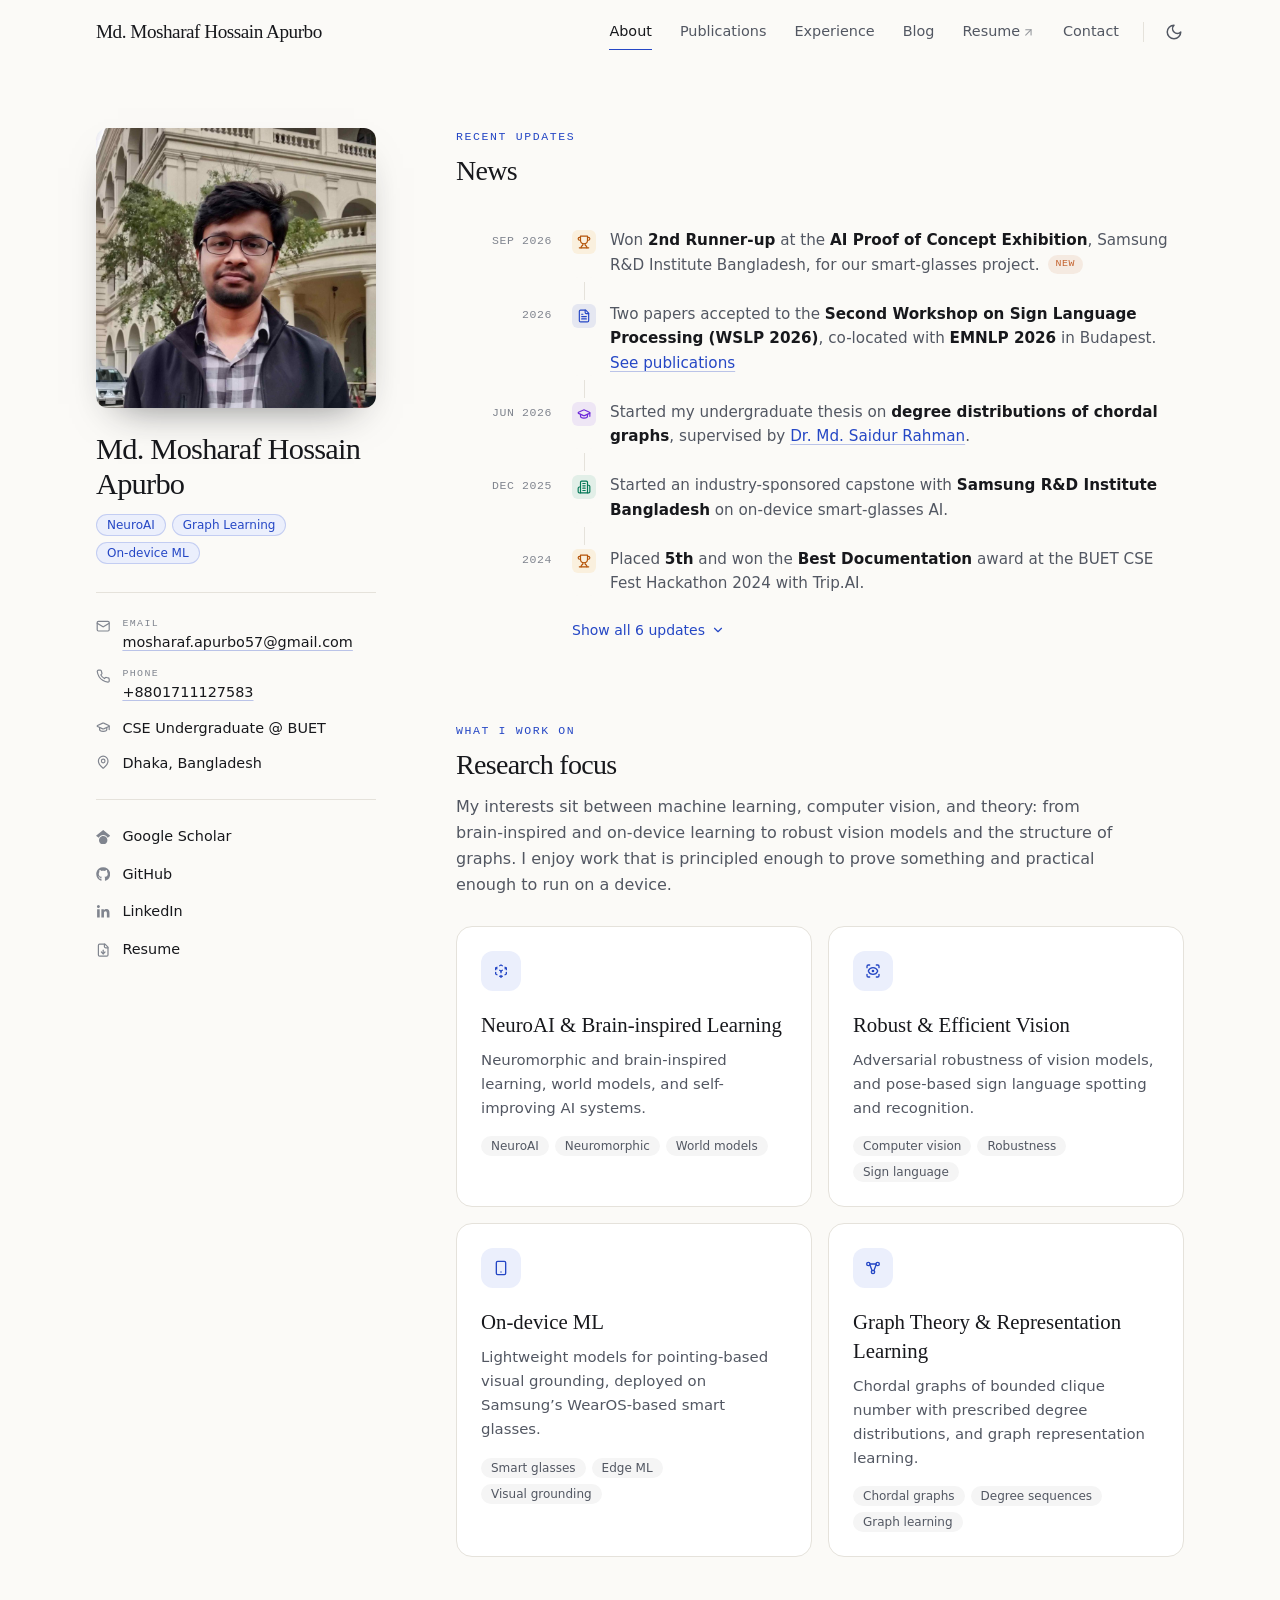
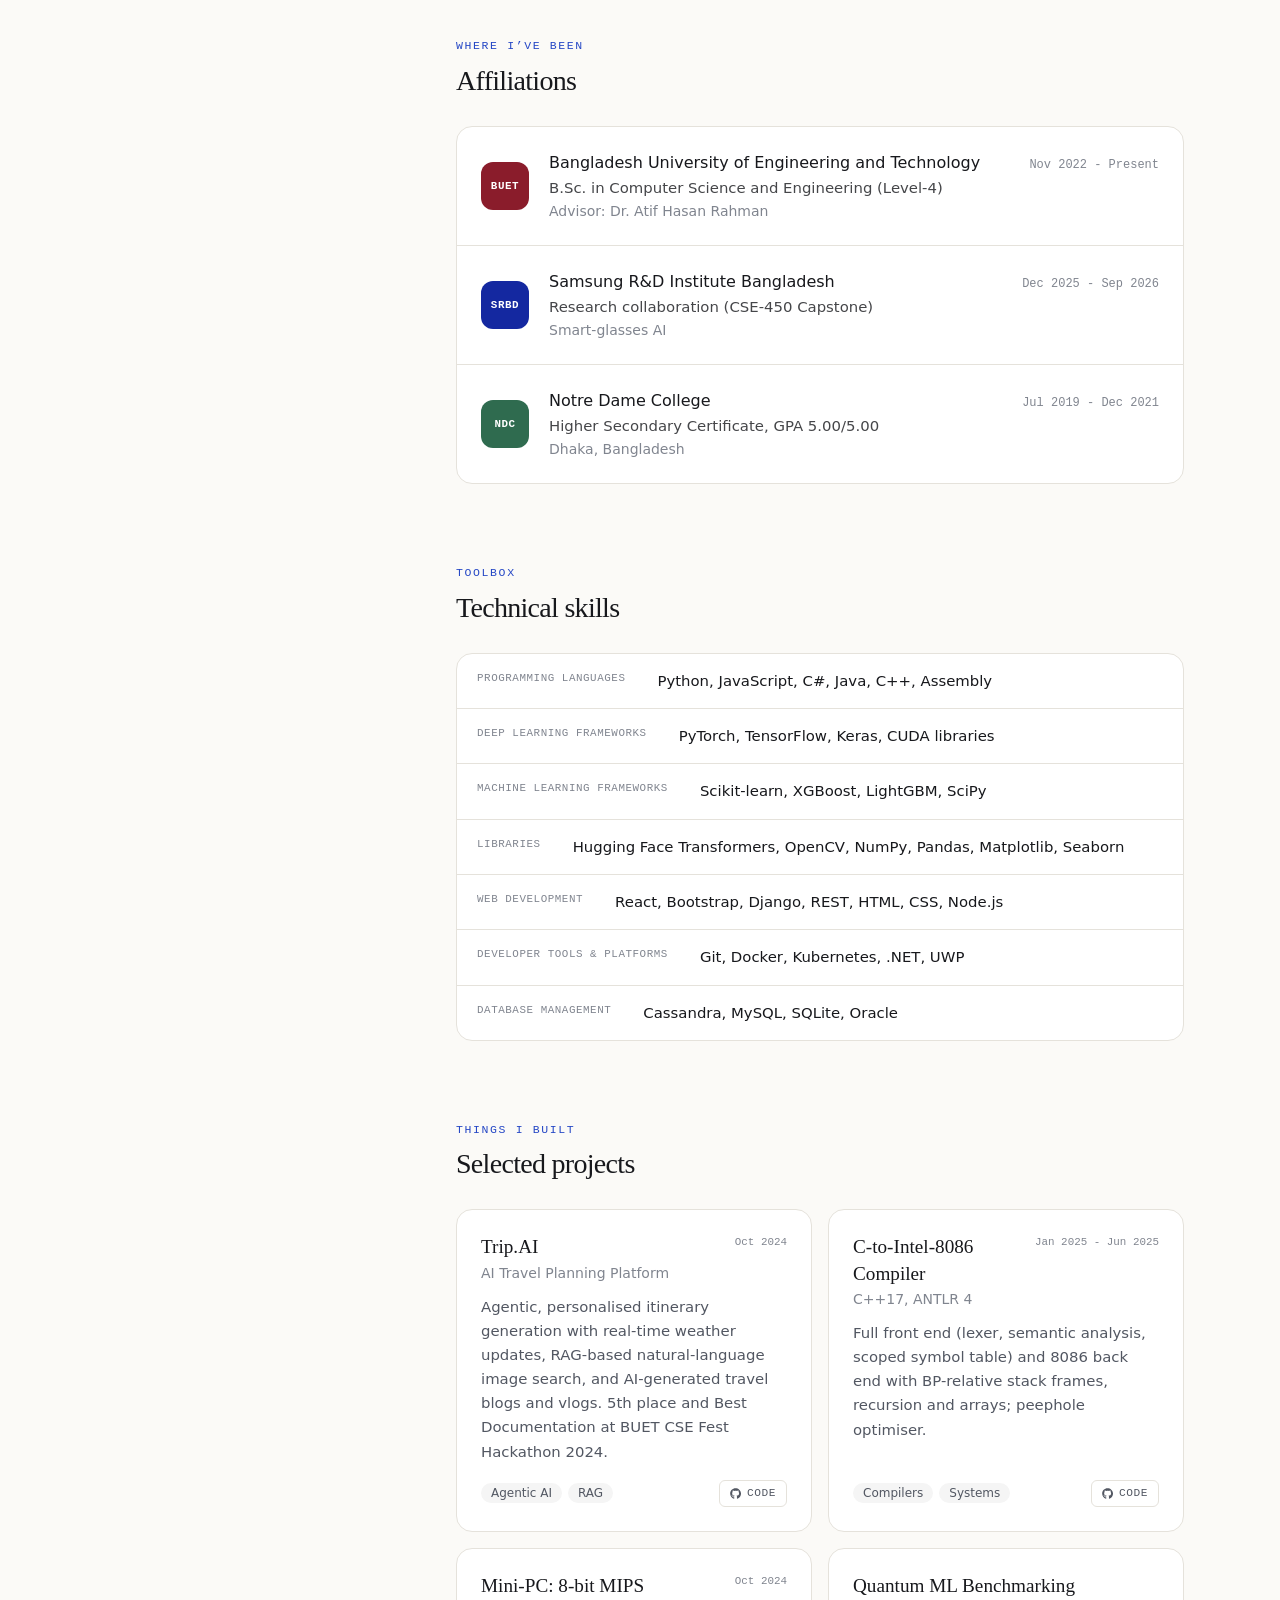
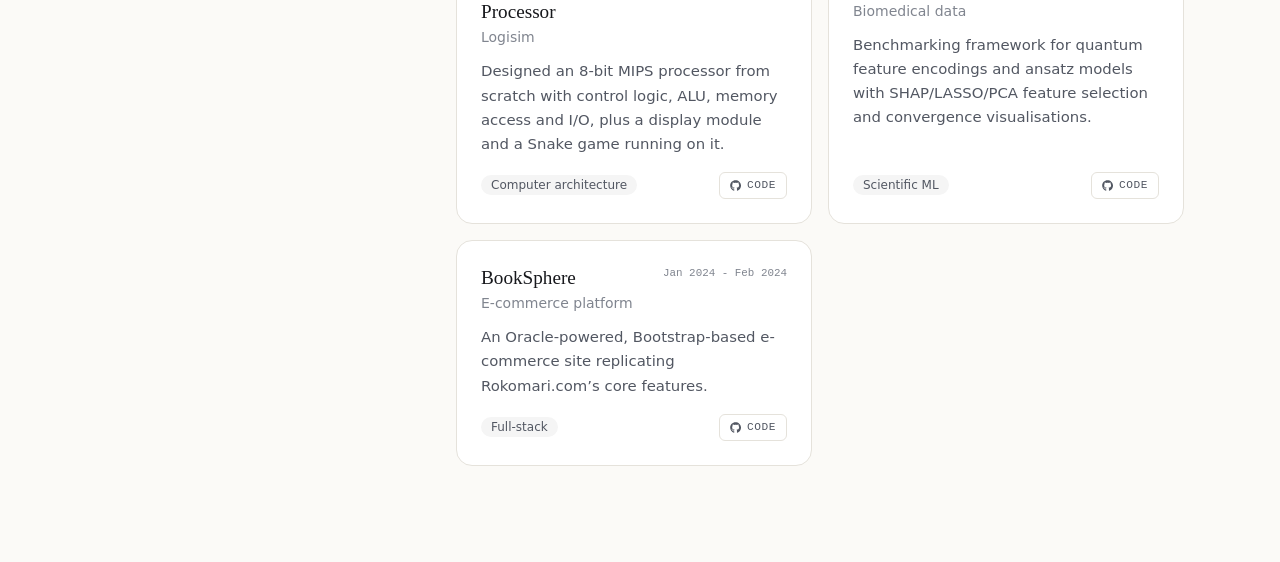
==== about/index.html @ 3e35fb97 "feat: redesign portfolio as clean academic site Static multi-page site (home, about, publications, e" ====
<!DOCTYPE html>
<html lang="en" class="__variable_d8ebd1 __variable_ee5d09 __variable_4dc837">
<head>
<meta charset="utf-8">
<meta name="viewport" content="width=device-width, initial-scale=1">
<title>About · Md. Mosharaf Hossain Apurbo</title>
<meta name="description" content="Md. Mosharaf Hossain Apurbo is a Computer Science and Engineering undergraduate at BUET researching NeuroAI, graph representation learning, robust and efficient computer vision, and on-device machine learning.">
<meta name="author" content="Md. Mosharaf Hossain Apurbo">
<link rel="canonical" href="https://apurbo5057.github.io/about/">
<meta property="og:title" content="Md. Mosharaf Hossain Apurbo">
<meta property="og:description" content="Md. Mosharaf Hossain Apurbo is a Computer Science and Engineering undergraduate at BUET researching NeuroAI, graph representation learning, robust and efficient computer vision, and on-device machine learning.">
<meta property="og:url" content="https://apurbo5057.github.io/about/">
<meta property="og:site_name" content="Md. Mosharaf Hossain Apurbo">
<meta property="og:type" content="website">
<meta name="twitter:card" content="summary">
<meta name="theme-color" media="(prefers-color-scheme: light)" content="#fbfaf7">
<meta name="theme-color" media="(prefers-color-scheme: dark)" content="#101114">
<link rel="icon" href="../assets/img/profile.jpg" type="image/jpeg">
<link rel="preload" href="../fonts/84adbee2f2a7cb50.p.woff2" as="font" crossorigin type="font/woff2">
<link rel="stylesheet" href="../assets/css/site.css">
<script>(function(){try{var t=localStorage.getItem("theme");if(t!=="light"&&t!=="dark"){t=matchMedia("(prefers-color-scheme: dark)").matches?"dark":"light"}document.documentElement.dataset.theme=t}catch(e){}})()</script>
</head>
<body class="flex min-h-screen flex-col">
<header data-site-header class="sticky top-0 z-50 transition-[background-color,box-shadow] duration-300 bg-paper/0"><nav class="container-page flex h-16 items-center justify-between gap-6"><a class="font-serif text-[1.2rem] font-medium tracking-tight text-ink transition-colors hover:text-accent" href="../">Md. Mosharaf Hossain Apurbo</a><div class="hidden items-center gap-3 md:flex"><ul class="flex items-center gap-1"><li><a href="../about/" aria-current="page" class="group relative inline-flex items-center gap-0.5 rounded-full px-3 py-1.5 text-[0.9rem] transition-colors text-ink">About<span class="absolute inset-x-3 -bottom-px h-px origin-left bg-accent transition-transform duration-300 scale-x-100"></span></a></li><li><a href="../publications/" class="group relative inline-flex items-center gap-0.5 rounded-full px-3 py-1.5 text-[0.9rem] transition-colors text-muted hover:text-ink">Publications<span class="absolute inset-x-3 -bottom-px h-px origin-left bg-accent transition-transform duration-300 scale-x-0 group-hover:scale-x-100 group-hover:bg-ink/30"></span></a></li><li><a href="../experience/" class="group relative inline-flex items-center gap-0.5 rounded-full px-3 py-1.5 text-[0.9rem] transition-colors text-muted hover:text-ink">Experience<span class="absolute inset-x-3 -bottom-px h-px origin-left bg-accent transition-transform duration-300 scale-x-0 group-hover:scale-x-100 group-hover:bg-ink/30"></span></a></li><li><a href="../blog/" class="group relative inline-flex items-center gap-0.5 rounded-full px-3 py-1.5 text-[0.9rem] transition-colors text-muted hover:text-ink">Blog<span class="absolute inset-x-3 -bottom-px h-px origin-left bg-accent transition-transform duration-300 scale-x-0 group-hover:scale-x-100 group-hover:bg-ink/30"></span></a></li><li><a href="../assets/cv/Apurbo-CV.pdf" target="_blank" rel="noreferrer" class="group relative inline-flex items-center gap-0.5 rounded-full px-3 py-1.5 text-[0.9rem] transition-colors text-muted hover:text-ink">Resume<span class="text-[0.8rem] opacity-60 transition-transform group-hover:-translate-y-px group-hover:translate-x-px"><svg stroke="currentColor" fill="none" stroke-width="2" viewBox="0 0 24 24" stroke-linecap="round" stroke-linejoin="round" height="1em" width="1em" xmlns="http://www.w3.org/2000/svg"><path d="M7 7h10v10"></path><path d="M7 17 17 7"></path></svg></span><span class="absolute inset-x-3 -bottom-px h-px origin-left bg-accent transition-transform duration-300 scale-x-0 group-hover:scale-x-100 group-hover:bg-ink/30"></span></a></li><li><a href="../contact/" class="group relative inline-flex items-center gap-0.5 rounded-full px-3 py-1.5 text-[0.9rem] transition-colors text-muted hover:text-ink">Contact<span class="absolute inset-x-3 -bottom-px h-px origin-left bg-accent transition-transform duration-300 scale-x-0 group-hover:scale-x-100 group-hover:bg-ink/30"></span></a></li></ul><span aria-hidden="true" class="h-5 w-px bg-line"></span><button type="button" data-theme-toggle aria-label="Switch to dark mode" title="Switch to dark mode" class="flex h-9 w-9 items-center justify-center rounded-full text-muted transition-colors hover:bg-ink/5 hover:text-ink -mr-2"><span class="h-[18px] w-[18px]"></span></button></div><div class="-mr-2 flex items-center gap-1 md:hidden"><button type="button" data-theme-toggle aria-label="Switch to dark mode" title="Switch to dark mode" class="flex h-9 w-9 items-center justify-center rounded-full text-muted transition-colors hover:bg-ink/5 hover:text-ink "><span class="h-[18px] w-[18px]"></span></button><button type="button" data-menu-toggle class="rounded-full p-2 text-ink transition-colors hover:bg-ink/5" aria-label="Open menu" aria-expanded="false"><svg stroke="currentColor" fill="none" stroke-width="2" viewBox="0 0 24 24" stroke-linecap="round" stroke-linejoin="round" height="22" width="22" xmlns="http://www.w3.org/2000/svg"><line x1="4" x2="20" y1="12" y2="12"></line><line x1="4" x2="20" y1="6" y2="6"></line><line x1="4" x2="20" y1="18" y2="18"></line></svg></button></div></nav><div data-mobile-menu hidden class="border-t border-line md:hidden"><ul class="container-page flex flex-col py-3"><li><a href="../about/" class="flex items-center justify-between rounded-lg px-2 py-3 text-base font-medium text-accent">About</a></li><li><a href="../publications/" class="flex items-center justify-between rounded-lg px-2 py-3 text-base text-ink">Publications</a></li><li><a href="../experience/" class="flex items-center justify-between rounded-lg px-2 py-3 text-base text-ink">Experience</a></li><li><a href="../blog/" class="flex items-center justify-between rounded-lg px-2 py-3 text-base text-ink">Blog</a></li><li><a href="../assets/cv/Apurbo-CV.pdf" target="_blank" rel="noreferrer" class="flex items-center justify-between rounded-lg px-2 py-3 text-base text-ink">Resume<span class="text-faint"><svg stroke="currentColor" fill="none" stroke-width="2" viewBox="0 0 24 24" stroke-linecap="round" stroke-linejoin="round" height="1em" width="1em" xmlns="http://www.w3.org/2000/svg"><path d="M7 7h10v10"></path><path d="M7 17 17 7"></path></svg></span></a></li><li><a href="../contact/" class="flex items-center justify-between rounded-lg px-2 py-3 text-base text-ink">Contact</a></li></ul></div></header>
<main class="flex-1"><div class="container-page pb-24 pt-10 lg:pt-16"><div class="grid gap-14 lg:grid-cols-[17.5rem_1fr] lg:gap-20"><aside class="rise lg:sticky lg:top-24 lg:self-start"><div><div class="flex items-center gap-5 lg:block"><div class="relative w-28 shrink-0 sm:w-36 lg:w-full"><img alt="Portrait of Md. Mosharaf Hossain Apurbo" fetchpriority="high" width="800" height="800" decoding="async" class="aspect-square w-full rounded-xl object-cover shadow-[0_18px_40px_-22px_rgba(23,24,28,0.6)]" src="../assets/img/profile.jpg"></div><div class="lg:mt-6"><h1 class="font-serif text-[1.65rem] font-medium leading-[1.15] tracking-tight text-ink sm:text-[1.9rem]">Md. Mosharaf Hossain Apurbo</h1><ul class="mt-3 flex flex-wrap gap-1.5"><li class="rounded-full border border-accent/20 bg-accent-soft px-2.5 py-0.5 text-xs font-medium text-accent">NeuroAI</li><li class="rounded-full border border-accent/20 bg-accent-soft px-2.5 py-0.5 text-xs font-medium text-accent">Graph Learning</li><li class="rounded-full border border-accent/20 bg-accent-soft px-2.5 py-0.5 text-xs font-medium text-accent">On-device ML</li></ul></div></div><ul class="mt-7 space-y-3.5 border-t border-line pt-6 text-[0.9rem]"><li class="flex gap-3"><span class="mt-0.5 text-faint"><svg stroke="currentColor" fill="none" stroke-width="2" viewBox="0 0 24 24" stroke-linecap="round" stroke-linejoin="round" height="1em" width="1em" xmlns="http://www.w3.org/2000/svg"><rect width="20" height="16" x="2" y="4" rx="2"></rect><path d="m22 7-8.97 5.7a1.94 1.94 0 0 1-2.06 0L2 7"></path></svg></span><div class="min-w-0"><p class="font-mono text-[0.62rem] uppercase tracking-[0.14em] text-faint">Email</p><a href="mailto:mosharaf.apurbo57@gmail.com" class="link-underline break-all text-ink">mosharaf.apurbo57@gmail.com</a></div></li><li class="flex gap-3"><span class="mt-0.5 text-faint"><svg stroke="currentColor" fill="none" stroke-width="2" viewBox="0 0 24 24" stroke-linecap="round" stroke-linejoin="round" height="1em" width="1em" xmlns="http://www.w3.org/2000/svg"><path d="M22 16.92v3a2 2 0 0 1-2.18 2 19.79 19.79 0 0 1-8.63-3.07 19.5 19.5 0 0 1-6-6 19.79 19.79 0 0 1-3.07-8.67A2 2 0 0 1 4.11 2h3a2 2 0 0 1 2 1.72 12.84 12.84 0 0 0 .7 2.81 2 2 0 0 1-.45 2.11L8.09 9.91a16 16 0 0 0 6 6l1.27-1.27a2 2 0 0 1 2.11-.45 12.84 12.84 0 0 0 2.81.7A2 2 0 0 1 22 16.92z"></path></svg></span><div class="min-w-0"><p class="font-mono text-[0.62rem] uppercase tracking-[0.14em] text-faint">Phone</p><a href="tel:+8801711127583" class="link-underline text-ink">+8801711127583</a></div></li><li class="flex gap-3"><span class="mt-0.5 text-faint"><svg stroke="currentColor" fill="none" stroke-width="2" viewBox="0 0 24 24" stroke-linecap="round" stroke-linejoin="round" height="1em" width="1em" xmlns="http://www.w3.org/2000/svg"><path d="M21.42 10.922a1 1 0 0 0-.019-1.838L12.83 5.18a2 2 0 0 0-1.66 0L2.6 9.08a1 1 0 0 0 0 1.832l8.57 3.908a2 2 0 0 0 1.66 0z"></path><path d="M22 10v6"></path><path d="M6 12.5V16a6 3 0 0 0 12 0v-3.5"></path></svg></span><div class="min-w-0"><span class="text-ink">CSE Undergraduate @ BUET</span></div></li><li class="flex gap-3"><span class="mt-0.5 text-faint"><svg stroke="currentColor" fill="none" stroke-width="2" viewBox="0 0 24 24" stroke-linecap="round" stroke-linejoin="round" height="1em" width="1em" xmlns="http://www.w3.org/2000/svg"><path d="M20 10c0 4.993-5.539 10.193-7.399 11.799a1 1 0 0 1-1.202 0C9.539 20.193 4 14.993 4 10a8 8 0 0 1 16 0"></path><circle cx="12" cy="10" r="3"></circle></svg></span><div class="min-w-0"><span class="text-ink">Dhaka, Bangladesh</span></div></li></ul><ul class="mt-6 space-y-1 border-t border-line pt-5"><li><a href="https://scholar.google.com/citations?hl=en&user=VNq_d8EAAAAJ" target="_blank" rel="noreferrer" class="group -mx-2 flex items-center gap-3 rounded-lg px-2 py-1.5 text-[0.9rem] text-ink transition-colors hover:bg-ink/[0.04] hover:text-accent"><span class="text-faint group-hover:text-accent"><svg stroke="currentColor" fill="currentColor" stroke-width="0" viewBox="0 0 512 512" height="1em" width="1em" xmlns="http://www.w3.org/2000/svg"><path d="M390.9 298.5c0 0 0 .1 .1 .1c9.2 19.4 14.4 41.1 14.4 64C405.3 445.1 338.5 512 256 512s-149.3-66.9-149.3-149.3c0-22.9 5.2-44.6 14.4-64h0c1.7-3.6 3.6-7.2 5.6-10.7c4.4-7.6 9.4-14.7 15-21.3c27.4-32.6 68.5-53.3 114.4-53.3c33.6 0 64.6 11.1 89.6 29.9c9.1 6.9 17.4 14.7 24.8 23.5c5.6 6.6 10.6 13.8 15 21.3c2 3.4 3.8 7 5.5 10.5zm26.4-18.8c-30.1-58.4-91-98.4-161.3-98.4s-131.2 40-161.3 98.4L0 202.7 256 0 512 202.7l-94.7 77.1z"></path></svg></span>Google Scholar<span class="ml-auto text-faint opacity-0 transition-opacity group-hover:opacity-100"><svg stroke="currentColor" fill="none" stroke-width="2" viewBox="0 0 24 24" stroke-linecap="round" stroke-linejoin="round" height="1em" width="1em" xmlns="http://www.w3.org/2000/svg"><path d="M7 7h10v10"></path><path d="M7 17 17 7"></path></svg></span></a></li><li><a href="https://github.com/Roll-no-57" target="_blank" rel="noreferrer" class="group -mx-2 flex items-center gap-3 rounded-lg px-2 py-1.5 text-[0.9rem] text-ink transition-colors hover:bg-ink/[0.04] hover:text-accent"><span class="text-faint group-hover:text-accent"><svg stroke="currentColor" fill="currentColor" stroke-width="0" viewBox="0 0 496 512" height="1em" width="1em" xmlns="http://www.w3.org/2000/svg"><path d="M165.9 397.4c0 2-2.3 3.6-5.2 3.6-3.3.3-5.6-1.3-5.6-3.6 0-2 2.3-3.6 5.2-3.6 3-.3 5.6 1.3 5.6 3.6zm-31.1-4.5c-.7 2 1.3 4.3 4.3 4.9 2.6 1 5.6 0 6.2-2s-1.3-4.3-4.3-5.2c-2.6-.7-5.5.3-6.2 2.3zm44.2-1.7c-2.9.7-4.9 2.6-4.6 4.9.3 2 2.9 3.3 5.9 2.6 2.9-.7 4.9-2.6 4.6-4.6-.3-1.9-3-3.2-5.9-2.9zM244.8 8C106.1 8 0 113.3 0 252c0 110.9 69.8 205.8 169.5 239.2 12.8 2.3 17.3-5.6 17.3-12.1 0-6.2-.3-40.4-.3-61.4 0 0-70 15-84.7-29.8 0 0-11.4-29.1-27.8-36.6 0 0-22.9-15.7 1.6-15.4 0 0 24.9 2 38.6 25.8 21.9 38.6 58.6 27.5 72.9 20.9 2.3-16 8.8-27.1 16-33.7-55.9-6.2-112.3-14.3-112.3-110.5 0-27.5 7.6-41.3 23.6-58.9-2.6-6.5-11.1-33.3 2.6-67.9 20.9-6.5 69 27 69 27 20-5.6 41.5-8.5 62.8-8.5s42.8 2.9 62.8 8.5c0 0 48.1-33.6 69-27 13.7 34.7 5.2 61.4 2.6 67.9 16 17.7 25.8 31.5 25.8 58.9 0 96.5-58.9 104.2-114.8 110.5 9.2 7.9 17 22.9 17 46.4 0 33.7-.3 75.4-.3 83.6 0 6.5 4.6 14.4 17.3 12.1C428.2 457.8 496 362.9 496 252 496 113.3 383.5 8 244.8 8zM97.2 352.9c-1.3 1-1 3.3.7 5.2 1.6 1.6 3.9 2.3 5.2 1 1.3-1 1-3.3-.7-5.2-1.6-1.6-3.9-2.3-5.2-1zm-10.8-8.1c-.7 1.3.3 2.9 2.3 3.9 1.6 1 3.6.7 4.3-.7.7-1.3-.3-2.9-2.3-3.9-2-.6-3.6-.3-4.3.7zm32.4 35.6c-1.6 1.3-1 4.3 1.3 6.2 2.3 2.3 5.2 2.6 6.5 1 1.3-1.3.7-4.3-1.3-6.2-2.2-2.3-5.2-2.6-6.5-1zm-11.4-14.7c-1.6 1-1.6 3.6 0 5.9 1.6 2.3 4.3 3.3 5.6 2.3 1.6-1.3 1.6-3.9 0-6.2-1.4-2.3-4-3.3-5.6-2.3z"></path></svg></span>GitHub<span class="ml-auto text-faint opacity-0 transition-opacity group-hover:opacity-100"><svg stroke="currentColor" fill="none" stroke-width="2" viewBox="0 0 24 24" stroke-linecap="round" stroke-linejoin="round" height="1em" width="1em" xmlns="http://www.w3.org/2000/svg"><path d="M7 7h10v10"></path><path d="M7 17 17 7"></path></svg></span></a></li><li><a href="https://www.linkedin.com/in/m-a-hossain-884aa52a0/" target="_blank" rel="noreferrer" class="group -mx-2 flex items-center gap-3 rounded-lg px-2 py-1.5 text-[0.9rem] text-ink transition-colors hover:bg-ink/[0.04] hover:text-accent"><span class="text-faint group-hover:text-accent"><svg stroke="currentColor" fill="currentColor" stroke-width="0" viewBox="0 0 448 512" height="1em" width="1em" xmlns="http://www.w3.org/2000/svg"><path d="M100.28 448H7.4V148.9h92.88zM53.79 108.1C24.09 108.1 0 83.5 0 53.8a53.79 53.79 0 0 1 107.58 0c0 29.7-24.1 54.3-53.79 54.3zM447.9 448h-92.68V302.4c0-34.7-.7-79.2-48.29-79.2-48.29 0-55.69 37.7-55.69 76.7V448h-92.78V148.9h89.08v40.8h1.3c12.4-23.5 42.69-48.3 87.88-48.3 94 0 111.28 61.9 111.28 142.3V448z"></path></svg></span>LinkedIn<span class="ml-auto text-faint opacity-0 transition-opacity group-hover:opacity-100"><svg stroke="currentColor" fill="none" stroke-width="2" viewBox="0 0 24 24" stroke-linecap="round" stroke-linejoin="round" height="1em" width="1em" xmlns="http://www.w3.org/2000/svg"><path d="M7 7h10v10"></path><path d="M7 17 17 7"></path></svg></span></a></li><li><a href="../assets/cv/Apurbo-CV.pdf" target="_blank" rel="noreferrer" class="group -mx-2 flex items-center gap-3 rounded-lg px-2 py-1.5 text-[0.9rem] text-ink transition-colors hover:bg-ink/[0.04] hover:text-accent"><span class="text-faint group-hover:text-accent"><svg stroke="currentColor" fill="none" stroke-width="2" viewBox="0 0 24 24" stroke-linecap="round" stroke-linejoin="round" height="1em" width="1em" xmlns="http://www.w3.org/2000/svg"><path d="M15 2H6a2 2 0 0 0-2 2v16a2 2 0 0 0 2 2h12a2 2 0 0 0 2-2V7Z"></path><path d="M14 2v4a2 2 0 0 0 2 2h4"></path><path d="M12 18v-6"></path><path d="m9 15 3 3 3-3"></path></svg></span>Resume<span class="ml-auto text-faint opacity-0 transition-opacity group-hover:opacity-100"><svg stroke="currentColor" fill="none" stroke-width="2" viewBox="0 0 24 24" stroke-linecap="round" stroke-linejoin="round" height="1em" width="1em" xmlns="http://www.w3.org/2000/svg"><path d="M7 7h10v10"></path><path d="M7 17 17 7"></path></svg></span></a></li></ul></div></aside><div class="min-w-0 space-y-20"><section id="news" class="rise" style="animation-delay:80ms"><div class="mb-7 "><p class="eyebrow mb-2">Recent updates</p><h2 class="section-title">News</h2></div><div><ol class="relative"><span aria-hidden="true" class="absolute bottom-3 left-[calc(8rem-0.5px)] top-3 hidden w-px bg-line sm:block"></span><li data-news-item class="relative grid grid-cols-1 gap-1 py-3 sm:grid-cols-[6rem_1fr] sm:gap-5"><time class="pt-1 font-mono text-[0.72rem] uppercase tracking-wider text-faint sm:text-right">Sep 2026</time><div class="flex gap-3.5"><span class="relative mt-0.5 shrink-0 rounded-md bg-paper ring-4 ring-paper" title="Award"><span class="flex h-6 w-6 items-center justify-center rounded-md bg-amber-500/10 text-amber-700 dark:text-amber-400"><svg stroke="currentColor" fill="none" stroke-width="2" viewBox="0 0 24 24" stroke-linecap="round" stroke-linejoin="round" height="14" width="14" xmlns="http://www.w3.org/2000/svg"><path d="M6 9H4.5a2.5 2.5 0 0 1 0-5H6"></path><path d="M18 9h1.5a2.5 2.5 0 0 0 0-5H18"></path><path d="M4 22h16"></path><path d="M10 14.66V17c0 .55-.47.98-.97 1.21C7.85 18.75 7 20.24 7 22"></path><path d="M14 14.66V17c0 .55.47.98.97 1.21C16.15 18.75 17 20.24 17 22"></path><path d="M18 2H6v7a6 6 0 0 0 12 0V2Z"></path></svg></span></span><p class="text-[0.95rem] leading-relaxed text-muted">Won <strong class="font-semibold text-ink">2nd Runner-up</strong> at the <strong class="font-semibold text-ink">AI Proof of Concept Exhibition</strong>, Samsung R&amp;D Institute Bangladesh, for our smart-glasses project.<span class="ml-2 inline-flex -translate-y-px rounded-full bg-warm/10 px-2 py-px align-middle font-mono text-[0.62rem] font-medium uppercase tracking-wider text-warm">New</span></p></div></li><li data-news-item class="relative grid grid-cols-1 gap-1 py-3 sm:grid-cols-[6rem_1fr] sm:gap-5"><time class="pt-1 font-mono text-[0.72rem] uppercase tracking-wider text-faint sm:text-right">2026</time><div class="flex gap-3.5"><span class="relative mt-0.5 shrink-0 rounded-md bg-paper ring-4 ring-paper" title="Paper"><span class="flex h-6 w-6 items-center justify-center rounded-md bg-accent/10 text-accent"><svg stroke="currentColor" fill="none" stroke-width="2" viewBox="0 0 24 24" stroke-linecap="round" stroke-linejoin="round" height="14" width="14" xmlns="http://www.w3.org/2000/svg"><path d="M15 2H6a2 2 0 0 0-2 2v16a2 2 0 0 0 2 2h12a2 2 0 0 0 2-2V7Z"></path><path d="M14 2v4a2 2 0 0 0 2 2h4"></path><path d="M10 9H8"></path><path d="M16 13H8"></path><path d="M16 17H8"></path></svg></span></span><p class="text-[0.95rem] leading-relaxed text-muted">Two papers accepted to the <strong class="font-semibold text-ink">Second Workshop on Sign Language Processing (WSLP 2026)</strong>, co-located with <strong class="font-semibold text-ink">EMNLP 2026</strong> in Budapest. <a class="link-underline font-medium text-accent" href="../publications/">See publications</a></p></div></li><li data-news-item class="relative grid grid-cols-1 gap-1 py-3 sm:grid-cols-[6rem_1fr] sm:gap-5"><time class="pt-1 font-mono text-[0.72rem] uppercase tracking-wider text-faint sm:text-right">Jun 2026</time><div class="flex gap-3.5"><span class="relative mt-0.5 shrink-0 rounded-md bg-paper ring-4 ring-paper" title="Milestone"><span class="flex h-6 w-6 items-center justify-center rounded-md bg-violet-600/10 text-violet-700 dark:bg-violet-400/10 dark:text-violet-400"><svg stroke="currentColor" fill="none" stroke-width="2" viewBox="0 0 24 24" stroke-linecap="round" stroke-linejoin="round" height="14" width="14" xmlns="http://www.w3.org/2000/svg"><path d="M21.42 10.922a1 1 0 0 0-.019-1.838L12.83 5.18a2 2 0 0 0-1.66 0L2.6 9.08a1 1 0 0 0 0 1.832l8.57 3.908a2 2 0 0 0 1.66 0z"></path><path d="M22 10v6"></path><path d="M6 12.5V16a6 3 0 0 0 12 0v-3.5"></path></svg></span></span><p class="text-[0.95rem] leading-relaxed text-muted">Started my undergraduate thesis on <strong class="font-semibold text-ink">degree distributions of chordal graphs</strong>, supervised by <a class="link-underline font-medium text-accent" target="_blank" rel="noreferrer" href="https://saidurrahman.buet.ac.bd/">Dr. Md. Saidur Rahman</a>.</p></div></li><li data-news-item class="relative grid grid-cols-1 gap-1 py-3 sm:grid-cols-[6rem_1fr] sm:gap-5"><time class="pt-1 font-mono text-[0.72rem] uppercase tracking-wider text-faint sm:text-right">Dec 2025</time><div class="flex gap-3.5"><span class="relative mt-0.5 shrink-0 rounded-md bg-paper ring-4 ring-paper" title="Career"><span class="flex h-6 w-6 items-center justify-center rounded-md bg-emerald-600/10 text-emerald-700 dark:bg-emerald-400/10 dark:text-emerald-400"><svg stroke="currentColor" fill="none" stroke-width="2" viewBox="0 0 24 24" stroke-linecap="round" stroke-linejoin="round" height="14" width="14" xmlns="http://www.w3.org/2000/svg"><path d="M6 22V4a2 2 0 0 1 2-2h8a2 2 0 0 1 2 2v18Z"></path><path d="M6 12H4a2 2 0 0 0-2 2v6a2 2 0 0 0 2 2h2"></path><path d="M18 9h2a2 2 0 0 1 2 2v9a2 2 0 0 1-2 2h-2"></path><path d="M10 6h4"></path><path d="M10 10h4"></path><path d="M10 14h4"></path><path d="M10 18h4"></path></svg></span></span><p class="text-[0.95rem] leading-relaxed text-muted">Started an industry-sponsored capstone with <strong class="font-semibold text-ink">Samsung R&amp;D Institute Bangladesh</strong> on on-device smart-glasses AI.</p></div></li><li data-news-item class="relative grid grid-cols-1 gap-1 py-3 sm:grid-cols-[6rem_1fr] sm:gap-5"><time class="pt-1 font-mono text-[0.72rem] uppercase tracking-wider text-faint sm:text-right">2024</time><div class="flex gap-3.5"><span class="relative mt-0.5 shrink-0 rounded-md bg-paper ring-4 ring-paper" title="Award"><span class="flex h-6 w-6 items-center justify-center rounded-md bg-amber-500/10 text-amber-700 dark:text-amber-400"><svg stroke="currentColor" fill="none" stroke-width="2" viewBox="0 0 24 24" stroke-linecap="round" stroke-linejoin="round" height="14" width="14" xmlns="http://www.w3.org/2000/svg"><path d="M6 9H4.5a2.5 2.5 0 0 1 0-5H6"></path><path d="M18 9h1.5a2.5 2.5 0 0 0 0-5H18"></path><path d="M4 22h16"></path><path d="M10 14.66V17c0 .55-.47.98-.97 1.21C7.85 18.75 7 20.24 7 22"></path><path d="M14 14.66V17c0 .55.47.98.97 1.21C16.15 18.75 17 20.24 17 22"></path><path d="M18 2H6v7a6 6 0 0 0 12 0V2Z"></path></svg></span></span><p class="text-[0.95rem] leading-relaxed text-muted">Placed <strong class="font-semibold text-ink">5th</strong> and won the <strong class="font-semibold text-ink">Best Documentation</strong> award at the BUET CSE Fest Hackathon 2024 with Trip.AI.</p></div></li><li data-news-item hidden class="relative grid grid-cols-1 gap-1 py-3 sm:grid-cols-[6rem_1fr] sm:gap-5"><time class="pt-1 font-mono text-[0.72rem] uppercase tracking-wider text-faint sm:text-right">Nov 2022</time><div class="flex gap-3.5"><span class="relative mt-0.5 shrink-0 rounded-md bg-paper ring-4 ring-paper" title="Milestone"><span class="flex h-6 w-6 items-center justify-center rounded-md bg-violet-600/10 text-violet-700 dark:bg-violet-400/10 dark:text-violet-400"><svg stroke="currentColor" fill="none" stroke-width="2" viewBox="0 0 24 24" stroke-linecap="round" stroke-linejoin="round" height="14" width="14" xmlns="http://www.w3.org/2000/svg"><path d="M21.42 10.922a1 1 0 0 0-.019-1.838L12.83 5.18a2 2 0 0 0-1.66 0L2.6 9.08a1 1 0 0 0 0 1.832l8.57 3.908a2 2 0 0 0 1.66 0z"></path><path d="M22 10v6"></path><path d="M6 12.5V16a6 3 0 0 0 12 0v-3.5"></path></svg></span></span><p class="text-[0.95rem] leading-relaxed text-muted">Began my B.Sc. in Computer Science and Engineering at <strong class="font-semibold text-ink">BUET</strong>.</p></div></li></ol><button type="button" data-news-more class="mt-3 inline-flex items-center gap-1.5 text-sm font-medium text-accent transition-colors hover:text-ink sm:ml-[7.25rem]"><span data-news-more-label>Show all 6 updates</span><svg stroke="currentColor" fill="none" stroke-width="2" viewBox="0 0 24 24" stroke-linecap="round" stroke-linejoin="round" height="1em" width="1em" xmlns="http://www.w3.org/2000/svg"><path d="m6 9 6 6 6-6"></path></svg></button></div></section><section id="research"><div class="mb-7 "><p class="eyebrow mb-2">What I work on</p><h2 class="section-title">Research focus</h2><p class="mt-3 max-w-2xl leading-relaxed text-muted">My interests sit between machine learning, computer vision, and theory: from brain-inspired and on-device learning to robust vision models and the structure of graphs. I enjoy work that is principled enough to prove something and practical enough to run on a device.</p></div><div class="grid gap-4 sm:grid-cols-2"><article class="card group p-6 transition-all duration-300 hover:-translate-y-0.5 hover:border-accent/30 hover:shadow-[0_12px_30px_-18px_rgba(37,71,197,0.45)]"><span class="flex h-10 w-10 items-center justify-center rounded-xl bg-accent-soft text-accent transition-colors group-hover:bg-accent group-hover:text-white dark:group-hover:text-paper"><svg stroke="currentColor" fill="none" stroke-width="2" viewBox="0 0 24 24" stroke-linecap="round" stroke-linejoin="round" height="1em" width="1em" xmlns="http://www.w3.org/2000/svg"><path d="M6 17.6l-2 -1.1v-2.5"></path><path d="M4 10v-2.5l2 -1.1"></path><path d="M10 4.1l2 -1.1l2 1.1"></path><path d="M18 6.4l2 1.1v2.5"></path><path d="M20 14v2.5l-2 1.12"></path><path d="M14 19.9l-2 1.1l-2 -1.1"></path><path d="M12 12l2 -1.1"></path><path d="M18 8.6l2 -1.1"></path><path d="M12 12l0 2.5"></path><path d="M12 18.5l0 2.5"></path><path d="M12 12l-2 -1.12"></path><path d="M6 8.6l-2 -1.1"></path></svg></span><h3 class="mt-5 font-serif text-[1.3rem] font-medium leading-snug text-ink">NeuroAI &amp; Brain-inspired Learning</h3><p class="mt-2 text-[0.93rem] leading-relaxed text-muted">Neuromorphic and brain-inspired learning, world models, and self-improving AI systems.</p><div class="mt-4 flex flex-wrap gap-1.5"><span class="tag">NeuroAI</span><span class="tag">Neuromorphic</span><span class="tag">World models</span></div></article><article class="card group p-6 transition-all duration-300 hover:-translate-y-0.5 hover:border-accent/30 hover:shadow-[0_12px_30px_-18px_rgba(37,71,197,0.45)]"><span class="flex h-10 w-10 items-center justify-center rounded-xl bg-accent-soft text-accent transition-colors group-hover:bg-accent group-hover:text-white dark:group-hover:text-paper"><svg stroke="currentColor" fill="none" stroke-width="2" viewBox="0 0 24 24" stroke-linecap="round" stroke-linejoin="round" height="1em" width="1em" xmlns="http://www.w3.org/2000/svg"><path d="M3 7V5a2 2 0 0 1 2-2h2"></path><path d="M17 3h2a2 2 0 0 1 2 2v2"></path><path d="M21 17v2a2 2 0 0 1-2 2h-2"></path><path d="M7 21H5a2 2 0 0 1-2-2v-2"></path><circle cx="12" cy="12" r="1"></circle><path d="M18.944 12.33a1 1 0 0 0 0-.66 7.5 7.5 0 0 0-13.888 0 1 1 0 0 0 0 .66 7.5 7.5 0 0 0 13.888 0"></path></svg></span><h3 class="mt-5 font-serif text-[1.3rem] font-medium leading-snug text-ink">Robust &amp; Efficient Vision</h3><p class="mt-2 text-[0.93rem] leading-relaxed text-muted">Adversarial robustness of vision models, and pose-based sign language spotting and recognition.</p><div class="mt-4 flex flex-wrap gap-1.5"><span class="tag">Computer vision</span><span class="tag">Robustness</span><span class="tag">Sign language</span></div></article><article class="card group p-6 transition-all duration-300 hover:-translate-y-0.5 hover:border-accent/30 hover:shadow-[0_12px_30px_-18px_rgba(37,71,197,0.45)]"><span class="flex h-10 w-10 items-center justify-center rounded-xl bg-accent-soft text-accent transition-colors group-hover:bg-accent group-hover:text-white dark:group-hover:text-paper"><svg stroke="currentColor" fill="none" stroke-width="2" viewBox="0 0 24 24" stroke-linecap="round" stroke-linejoin="round" height="1em" width="1em" xmlns="http://www.w3.org/2000/svg"><rect width="14" height="20" x="5" y="2" rx="2" ry="2"></rect><path d="M12 18h.01"></path></svg></span><h3 class="mt-5 font-serif text-[1.3rem] font-medium leading-snug text-ink">On-device ML</h3><p class="mt-2 text-[0.93rem] leading-relaxed text-muted">Lightweight models for pointing-based visual grounding, deployed on Samsung’s WearOS-based smart glasses.</p><div class="mt-4 flex flex-wrap gap-1.5"><span class="tag">Smart glasses</span><span class="tag">Edge ML</span><span class="tag">Visual grounding</span></div></article><article class="card group p-6 transition-all duration-300 hover:-translate-y-0.5 hover:border-accent/30 hover:shadow-[0_12px_30px_-18px_rgba(37,71,197,0.45)]"><span class="flex h-10 w-10 items-center justify-center rounded-xl bg-accent-soft text-accent transition-colors group-hover:bg-accent group-hover:text-white dark:group-hover:text-paper"><svg stroke="currentColor" fill="none" stroke-width="2" viewBox="0 0 24 24" stroke-linecap="round" stroke-linejoin="round" height="1em" width="1em" xmlns="http://www.w3.org/2000/svg"><circle cx="5" cy="6" r="2.5"></circle><circle cx="19" cy="6" r="2.5"></circle><circle cx="12" cy="18" r="2.5"></circle><path d="M7.3 7.3 10.7 16"></path><path d="M16.7 7.3 13.3 16"></path><path d="M7.5 6h9"></path></svg></span><h3 class="mt-5 font-serif text-[1.3rem] font-medium leading-snug text-ink">Graph Theory &amp; Representation Learning</h3><p class="mt-2 text-[0.93rem] leading-relaxed text-muted">Chordal graphs of bounded clique number with prescribed degree distributions, and graph representation learning.</p><div class="mt-4 flex flex-wrap gap-1.5"><span class="tag">Chordal graphs</span><span class="tag">Degree sequences</span><span class="tag">Graph learning</span></div></article></div></section><section id="affiliations"><div class="mb-7 "><p class="eyebrow mb-2">Where I’ve been</p><h2 class="section-title">Affiliations</h2></div><ul class="divide-y divide-line overflow-hidden rounded-2xl border border-line bg-surface"><li><a href="https://cse.buet.ac.bd/" target="_blank" rel="noreferrer" class="group flex gap-4 p-5 transition-colors hover:bg-paper sm:items-center sm:gap-5 sm:p-6"><span class="flex h-12 w-12 shrink-0 items-center justify-center rounded-xl font-mono text-[0.68rem] font-semibold tracking-wider text-white" style="background-color:#8a1c2b">BUET</span><div class="min-w-0 flex-1"><div class="flex flex-col gap-x-4 sm:flex-row sm:items-baseline sm:justify-between"><h3 class="font-medium text-ink">Bangladesh University of Engineering and Technology</h3><span class="shrink-0 font-mono text-xs text-faint">Nov 2022 - Present</span></div><p class="mt-0.5 text-[0.93rem] text-ink/80">B.Sc. in Computer Science and Engineering (Level-4)</p><p class="mt-0.5 text-sm text-faint">Advisor: Dr. Atif Hasan Rahman</p></div></a></li><li><a href="https://research.samsung.com/srbd" target="_blank" rel="noreferrer" class="group flex gap-4 p-5 transition-colors hover:bg-paper sm:items-center sm:gap-5 sm:p-6"><span class="flex h-12 w-12 shrink-0 items-center justify-center rounded-xl font-mono text-[0.68rem] font-semibold tracking-wider text-white" style="background-color:#1428a0">SRBD</span><div class="min-w-0 flex-1"><div class="flex flex-col gap-x-4 sm:flex-row sm:items-baseline sm:justify-between"><h3 class="font-medium text-ink">Samsung R&amp;D Institute Bangladesh</h3><span class="shrink-0 font-mono text-xs text-faint">Dec 2025 - Sep 2026</span></div><p class="mt-0.5 text-[0.93rem] text-ink/80">Research collaboration (CSE-450 Capstone)</p><p class="mt-0.5 text-sm text-faint">Smart-glasses AI</p></div></a></li><li><div class="flex gap-4 p-5 sm:items-center sm:gap-5 sm:p-6"><span class="flex h-12 w-12 shrink-0 items-center justify-center rounded-xl font-mono text-[0.68rem] font-semibold tracking-wider text-white" style="background-color:#2f6b4f">NDC</span><div class="min-w-0 flex-1"><div class="flex flex-col gap-x-4 sm:flex-row sm:items-baseline sm:justify-between"><h3 class="font-medium text-ink">Notre Dame College</h3><span class="shrink-0 font-mono text-xs text-faint">Jul 2019 - Dec 2021</span></div><p class="mt-0.5 text-[0.93rem] text-ink/80">Higher Secondary Certificate, GPA 5.00/5.00</p><p class="mt-0.5 text-sm text-faint">Dhaka, Bangladesh</p></div></div></li></ul></section><section id="skills"><div class="mb-7 "><p class="eyebrow mb-2">Toolbox</p><h2 class="section-title">Technical skills</h2></div><ul class="divide-y divide-line overflow-hidden rounded-2xl border border-line bg-surface"><li class="flex flex-col gap-1 px-5 py-4 sm:flex-row sm:gap-8"><span class="shrink-0 font-mono text-[0.68rem] uppercase tracking-wider text-faint sm:w-56 sm:pt-1">Programming Languages</span><span class="text-[0.93rem] text-ink/90">Python, JavaScript, C#, Java, C++, Assembly</span></li><li class="flex flex-col gap-1 px-5 py-4 sm:flex-row sm:gap-8"><span class="shrink-0 font-mono text-[0.68rem] uppercase tracking-wider text-faint sm:w-56 sm:pt-1">Deep Learning Frameworks</span><span class="text-[0.93rem] text-ink/90">PyTorch, TensorFlow, Keras, CUDA libraries</span></li><li class="flex flex-col gap-1 px-5 py-4 sm:flex-row sm:gap-8"><span class="shrink-0 font-mono text-[0.68rem] uppercase tracking-wider text-faint sm:w-56 sm:pt-1">Machine Learning Frameworks</span><span class="text-[0.93rem] text-ink/90">Scikit-learn, XGBoost, LightGBM, SciPy</span></li><li class="flex flex-col gap-1 px-5 py-4 sm:flex-row sm:gap-8"><span class="shrink-0 font-mono text-[0.68rem] uppercase tracking-wider text-faint sm:w-56 sm:pt-1">Libraries</span><span class="text-[0.93rem] text-ink/90">Hugging Face Transformers, OpenCV, NumPy, Pandas, Matplotlib, Seaborn</span></li><li class="flex flex-col gap-1 px-5 py-4 sm:flex-row sm:gap-8"><span class="shrink-0 font-mono text-[0.68rem] uppercase tracking-wider text-faint sm:w-56 sm:pt-1">Web Development</span><span class="text-[0.93rem] text-ink/90">React, Bootstrap, Django, REST, HTML, CSS, Node.js</span></li><li class="flex flex-col gap-1 px-5 py-4 sm:flex-row sm:gap-8"><span class="shrink-0 font-mono text-[0.68rem] uppercase tracking-wider text-faint sm:w-56 sm:pt-1">Developer Tools &amp; Platforms</span><span class="text-[0.93rem] text-ink/90">Git, Docker, Kubernetes, .NET, UWP</span></li><li class="flex flex-col gap-1 px-5 py-4 sm:flex-row sm:gap-8"><span class="shrink-0 font-mono text-[0.68rem] uppercase tracking-wider text-faint sm:w-56 sm:pt-1">Database Management</span><span class="text-[0.93rem] text-ink/90">Cassandra, MySQL, SQLite, Oracle</span></li></ul></section><section id="projects"><div class="mb-7 "><p class="eyebrow mb-2">Things I built</p><h2 class="section-title">Selected projects</h2></div><div class="grid gap-4 sm:grid-cols-2"><article class="card group flex flex-col p-6 transition-all duration-300 hover:-translate-y-0.5 hover:border-accent/30"><div class="flex items-baseline justify-between gap-3"><h3 class="font-serif text-[1.2rem] font-medium leading-snug text-ink"><a href="https://github.com/Roll-no-57/Trip.AI" target="_blank" rel="noreferrer" class="transition-colors hover:text-accent">Trip.AI</a></h3><span class="shrink-0 font-mono text-[0.68rem] text-faint">Oct 2024</span></div><p class="mt-0.5 text-sm text-faint">AI Travel Planning Platform</p><p class="mt-3 flex-1 text-[0.93rem] leading-relaxed text-muted">Agentic, personalised itinerary generation with real-time weather updates, RAG-based natural-language image search, and AI-generated travel blogs and vlogs. 5th place and Best Documentation at BUET CSE Fest Hackathon 2024.</p><div class="mt-4 flex flex-wrap items-center justify-between gap-2"><div class="flex flex-wrap gap-1.5"><span class="tag">Agentic AI</span><span class="tag">RAG</span></div><a href="https://github.com/Roll-no-57/Trip.AI" target="_blank" rel="noreferrer" class="chip-link"><svg stroke="currentColor" fill="currentColor" stroke-width="0" viewBox="0 0 496 512" height="1em" width="1em" xmlns="http://www.w3.org/2000/svg"><path d="M165.9 397.4c0 2-2.3 3.6-5.2 3.6-3.3.3-5.6-1.3-5.6-3.6 0-2 2.3-3.6 5.2-3.6 3-.3 5.6 1.3 5.6 3.6zm-31.1-4.5c-.7 2 1.3 4.3 4.3 4.9 2.6 1 5.6 0 6.2-2s-1.3-4.3-4.3-5.2c-2.6-.7-5.5.3-6.2 2.3zm44.2-1.7c-2.9.7-4.9 2.6-4.6 4.9.3 2 2.9 3.3 5.9 2.6 2.9-.7 4.9-2.6 4.6-4.6-.3-1.9-3-3.2-5.9-2.9zM244.8 8C106.1 8 0 113.3 0 252c0 110.9 69.8 205.8 169.5 239.2 12.8 2.3 17.3-5.6 17.3-12.1 0-6.2-.3-40.4-.3-61.4 0 0-70 15-84.7-29.8 0 0-11.4-29.1-27.8-36.6 0 0-22.9-15.7 1.6-15.4 0 0 24.9 2 38.6 25.8 21.9 38.6 58.6 27.5 72.9 20.9 2.3-16 8.8-27.1 16-33.7-55.9-6.2-112.3-14.3-112.3-110.5 0-27.5 7.6-41.3 23.6-58.9-2.6-6.5-11.1-33.3 2.6-67.9 20.9-6.5 69 27 69 27 20-5.6 41.5-8.5 62.8-8.5s42.8 2.9 62.8 8.5c0 0 48.1-33.6 69-27 13.7 34.7 5.2 61.4 2.6 67.9 16 17.7 25.8 31.5 25.8 58.9 0 96.5-58.9 104.2-114.8 110.5 9.2 7.9 17 22.9 17 46.4 0 33.7-.3 75.4-.3 83.6 0 6.5 4.6 14.4 17.3 12.1C428.2 457.8 496 362.9 496 252 496 113.3 383.5 8 244.8 8zM97.2 352.9c-1.3 1-1 3.3.7 5.2 1.6 1.6 3.9 2.3 5.2 1 1.3-1 1-3.3-.7-5.2-1.6-1.6-3.9-2.3-5.2-1zm-10.8-8.1c-.7 1.3.3 2.9 2.3 3.9 1.6 1 3.6.7 4.3-.7.7-1.3-.3-2.9-2.3-3.9-2-.6-3.6-.3-4.3.7zm32.4 35.6c-1.6 1.3-1 4.3 1.3 6.2 2.3 2.3 5.2 2.6 6.5 1 1.3-1.3.7-4.3-1.3-6.2-2.2-2.3-5.2-2.6-6.5-1zm-11.4-14.7c-1.6 1-1.6 3.6 0 5.9 1.6 2.3 4.3 3.3 5.6 2.3 1.6-1.3 1.6-3.9 0-6.2-1.4-2.3-4-3.3-5.6-2.3z"></path></svg>Code</a></div></article><article class="card group flex flex-col p-6 transition-all duration-300 hover:-translate-y-0.5 hover:border-accent/30"><div class="flex items-baseline justify-between gap-3"><h3 class="font-serif text-[1.2rem] font-medium leading-snug text-ink"><a href="https://github.com/Roll-no-57/C-Compiler" target="_blank" rel="noreferrer" class="transition-colors hover:text-accent">C-to-Intel-8086 Compiler</a></h3><span class="shrink-0 font-mono text-[0.68rem] text-faint">Jan 2025 - Jun 2025</span></div><p class="mt-0.5 text-sm text-faint">C++17, ANTLR 4</p><p class="mt-3 flex-1 text-[0.93rem] leading-relaxed text-muted">Full front end (lexer, semantic analysis, scoped symbol table) and 8086 back end with BP-relative stack frames, recursion and arrays; peephole optimiser.</p><div class="mt-4 flex flex-wrap items-center justify-between gap-2"><div class="flex flex-wrap gap-1.5"><span class="tag">Compilers</span><span class="tag">Systems</span></div><a href="https://github.com/Roll-no-57/C-Compiler" target="_blank" rel="noreferrer" class="chip-link"><svg stroke="currentColor" fill="currentColor" stroke-width="0" viewBox="0 0 496 512" height="1em" width="1em" xmlns="http://www.w3.org/2000/svg"><path d="M165.9 397.4c0 2-2.3 3.6-5.2 3.6-3.3.3-5.6-1.3-5.6-3.6 0-2 2.3-3.6 5.2-3.6 3-.3 5.6 1.3 5.6 3.6zm-31.1-4.5c-.7 2 1.3 4.3 4.3 4.9 2.6 1 5.6 0 6.2-2s-1.3-4.3-4.3-5.2c-2.6-.7-5.5.3-6.2 2.3zm44.2-1.7c-2.9.7-4.9 2.6-4.6 4.9.3 2 2.9 3.3 5.9 2.6 2.9-.7 4.9-2.6 4.6-4.6-.3-1.9-3-3.2-5.9-2.9zM244.8 8C106.1 8 0 113.3 0 252c0 110.9 69.8 205.8 169.5 239.2 12.8 2.3 17.3-5.6 17.3-12.1 0-6.2-.3-40.4-.3-61.4 0 0-70 15-84.7-29.8 0 0-11.4-29.1-27.8-36.6 0 0-22.9-15.7 1.6-15.4 0 0 24.9 2 38.6 25.8 21.9 38.6 58.6 27.5 72.9 20.9 2.3-16 8.8-27.1 16-33.7-55.9-6.2-112.3-14.3-112.3-110.5 0-27.5 7.6-41.3 23.6-58.9-2.6-6.5-11.1-33.3 2.6-67.9 20.9-6.5 69 27 69 27 20-5.6 41.5-8.5 62.8-8.5s42.8 2.9 62.8 8.5c0 0 48.1-33.6 69-27 13.7 34.7 5.2 61.4 2.6 67.9 16 17.7 25.8 31.5 25.8 58.9 0 96.5-58.9 104.2-114.8 110.5 9.2 7.9 17 22.9 17 46.4 0 33.7-.3 75.4-.3 83.6 0 6.5 4.6 14.4 17.3 12.1C428.2 457.8 496 362.9 496 252 496 113.3 383.5 8 244.8 8zM97.2 352.9c-1.3 1-1 3.3.7 5.2 1.6 1.6 3.9 2.3 5.2 1 1.3-1 1-3.3-.7-5.2-1.6-1.6-3.9-2.3-5.2-1zm-10.8-8.1c-.7 1.3.3 2.9 2.3 3.9 1.6 1 3.6.7 4.3-.7.7-1.3-.3-2.9-2.3-3.9-2-.6-3.6-.3-4.3.7zm32.4 35.6c-1.6 1.3-1 4.3 1.3 6.2 2.3 2.3 5.2 2.6 6.5 1 1.3-1.3.7-4.3-1.3-6.2-2.2-2.3-5.2-2.6-6.5-1zm-11.4-14.7c-1.6 1-1.6 3.6 0 5.9 1.6 2.3 4.3 3.3 5.6 2.3 1.6-1.3 1.6-3.9 0-6.2-1.4-2.3-4-3.3-5.6-2.3z"></path></svg>Code</a></div></article><article class="card group flex flex-col p-6 transition-all duration-300 hover:-translate-y-0.5 hover:border-accent/30"><div class="flex items-baseline justify-between gap-3"><h3 class="font-serif text-[1.2rem] font-medium leading-snug text-ink"><a href="https://github.com/Roll-no-57/Mini-PC" target="_blank" rel="noreferrer" class="transition-colors hover:text-accent">Mini-PC: 8-bit MIPS Processor</a></h3><span class="shrink-0 font-mono text-[0.68rem] text-faint">Oct 2024</span></div><p class="mt-0.5 text-sm text-faint">Logisim</p><p class="mt-3 flex-1 text-[0.93rem] leading-relaxed text-muted">Designed an 8-bit MIPS processor from scratch with control logic, ALU, memory access and I/O, plus a display module and a Snake game running on it.</p><div class="mt-4 flex flex-wrap items-center justify-between gap-2"><div class="flex flex-wrap gap-1.5"><span class="tag">Computer architecture</span></div><a href="https://github.com/Roll-no-57/Mini-PC" target="_blank" rel="noreferrer" class="chip-link"><svg stroke="currentColor" fill="currentColor" stroke-width="0" viewBox="0 0 496 512" height="1em" width="1em" xmlns="http://www.w3.org/2000/svg"><path d="M165.9 397.4c0 2-2.3 3.6-5.2 3.6-3.3.3-5.6-1.3-5.6-3.6 0-2 2.3-3.6 5.2-3.6 3-.3 5.6 1.3 5.6 3.6zm-31.1-4.5c-.7 2 1.3 4.3 4.3 4.9 2.6 1 5.6 0 6.2-2s-1.3-4.3-4.3-5.2c-2.6-.7-5.5.3-6.2 2.3zm44.2-1.7c-2.9.7-4.9 2.6-4.6 4.9.3 2 2.9 3.3 5.9 2.6 2.9-.7 4.9-2.6 4.6-4.6-.3-1.9-3-3.2-5.9-2.9zM244.8 8C106.1 8 0 113.3 0 252c0 110.9 69.8 205.8 169.5 239.2 12.8 2.3 17.3-5.6 17.3-12.1 0-6.2-.3-40.4-.3-61.4 0 0-70 15-84.7-29.8 0 0-11.4-29.1-27.8-36.6 0 0-22.9-15.7 1.6-15.4 0 0 24.9 2 38.6 25.8 21.9 38.6 58.6 27.5 72.9 20.9 2.3-16 8.8-27.1 16-33.7-55.9-6.2-112.3-14.3-112.3-110.5 0-27.5 7.6-41.3 23.6-58.9-2.6-6.5-11.1-33.3 2.6-67.9 20.9-6.5 69 27 69 27 20-5.6 41.5-8.5 62.8-8.5s42.8 2.9 62.8 8.5c0 0 48.1-33.6 69-27 13.7 34.7 5.2 61.4 2.6 67.9 16 17.7 25.8 31.5 25.8 58.9 0 96.5-58.9 104.2-114.8 110.5 9.2 7.9 17 22.9 17 46.4 0 33.7-.3 75.4-.3 83.6 0 6.5 4.6 14.4 17.3 12.1C428.2 457.8 496 362.9 496 252 496 113.3 383.5 8 244.8 8zM97.2 352.9c-1.3 1-1 3.3.7 5.2 1.6 1.6 3.9 2.3 5.2 1 1.3-1 1-3.3-.7-5.2-1.6-1.6-3.9-2.3-5.2-1zm-10.8-8.1c-.7 1.3.3 2.9 2.3 3.9 1.6 1 3.6.7 4.3-.7.7-1.3-.3-2.9-2.3-3.9-2-.6-3.6-.3-4.3.7zm32.4 35.6c-1.6 1.3-1 4.3 1.3 6.2 2.3 2.3 5.2 2.6 6.5 1 1.3-1.3.7-4.3-1.3-6.2-2.2-2.3-5.2-2.6-6.5-1zm-11.4-14.7c-1.6 1-1.6 3.6 0 5.9 1.6 2.3 4.3 3.3 5.6 2.3 1.6-1.3 1.6-3.9 0-6.2-1.4-2.3-4-3.3-5.6-2.3z"></path></svg>Code</a></div></article><article class="card group flex flex-col p-6 transition-all duration-300 hover:-translate-y-0.5 hover:border-accent/30"><div class="flex items-baseline justify-between gap-3"><h3 class="font-serif text-[1.2rem] font-medium leading-snug text-ink"><a href="https://github.com/Roll-no-57/quantum-benchmarking" target="_blank" rel="noreferrer" class="transition-colors hover:text-accent">Quantum ML Benchmarking</a></h3></div><p class="mt-0.5 text-sm text-faint">Biomedical data</p><p class="mt-3 flex-1 text-[0.93rem] leading-relaxed text-muted">Benchmarking framework for quantum feature encodings and ansatz models with SHAP/LASSO/PCA feature selection and convergence visualisations.</p><div class="mt-4 flex flex-wrap items-center justify-between gap-2"><div class="flex flex-wrap gap-1.5"><span class="tag">Scientific ML</span></div><a href="https://github.com/Roll-no-57/quantum-benchmarking" target="_blank" rel="noreferrer" class="chip-link"><svg stroke="currentColor" fill="currentColor" stroke-width="0" viewBox="0 0 496 512" height="1em" width="1em" xmlns="http://www.w3.org/2000/svg"><path d="M165.9 397.4c0 2-2.3 3.6-5.2 3.6-3.3.3-5.6-1.3-5.6-3.6 0-2 2.3-3.6 5.2-3.6 3-.3 5.6 1.3 5.6 3.6zm-31.1-4.5c-.7 2 1.3 4.3 4.3 4.9 2.6 1 5.6 0 6.2-2s-1.3-4.3-4.3-5.2c-2.6-.7-5.5.3-6.2 2.3zm44.2-1.7c-2.9.7-4.9 2.6-4.6 4.9.3 2 2.9 3.3 5.9 2.6 2.9-.7 4.9-2.6 4.6-4.6-.3-1.9-3-3.2-5.9-2.9zM244.8 8C106.1 8 0 113.3 0 252c0 110.9 69.8 205.8 169.5 239.2 12.8 2.3 17.3-5.6 17.3-12.1 0-6.2-.3-40.4-.3-61.4 0 0-70 15-84.7-29.8 0 0-11.4-29.1-27.8-36.6 0 0-22.9-15.7 1.6-15.4 0 0 24.9 2 38.6 25.8 21.9 38.6 58.6 27.5 72.9 20.9 2.3-16 8.8-27.1 16-33.7-55.9-6.2-112.3-14.3-112.3-110.5 0-27.5 7.6-41.3 23.6-58.9-2.6-6.5-11.1-33.3 2.6-67.9 20.9-6.5 69 27 69 27 20-5.6 41.5-8.5 62.8-8.5s42.8 2.9 62.8 8.5c0 0 48.1-33.6 69-27 13.7 34.7 5.2 61.4 2.6 67.9 16 17.7 25.8 31.5 25.8 58.9 0 96.5-58.9 104.2-114.8 110.5 9.2 7.9 17 22.9 17 46.4 0 33.7-.3 75.4-.3 83.6 0 6.5 4.6 14.4 17.3 12.1C428.2 457.8 496 362.9 496 252 496 113.3 383.5 8 244.8 8zM97.2 352.9c-1.3 1-1 3.3.7 5.2 1.6 1.6 3.9 2.3 5.2 1 1.3-1 1-3.3-.7-5.2-1.6-1.6-3.9-2.3-5.2-1zm-10.8-8.1c-.7 1.3.3 2.9 2.3 3.9 1.6 1 3.6.7 4.3-.7.7-1.3-.3-2.9-2.3-3.9-2-.6-3.6-.3-4.3.7zm32.4 35.6c-1.6 1.3-1 4.3 1.3 6.2 2.3 2.3 5.2 2.6 6.5 1 1.3-1.3.7-4.3-1.3-6.2-2.2-2.3-5.2-2.6-6.5-1zm-11.4-14.7c-1.6 1-1.6 3.6 0 5.9 1.6 2.3 4.3 3.3 5.6 2.3 1.6-1.3 1.6-3.9 0-6.2-1.4-2.3-4-3.3-5.6-2.3z"></path></svg>Code</a></div></article><article class="card group flex flex-col p-6 transition-all duration-300 hover:-translate-y-0.5 hover:border-accent/30"><div class="flex items-baseline justify-between gap-3"><h3 class="font-serif text-[1.2rem] font-medium leading-snug text-ink"><a href="https://github.com/Roll-no-57/Project_BookSphere" target="_blank" rel="noreferrer" class="transition-colors hover:text-accent">BookSphere</a></h3><span class="shrink-0 font-mono text-[0.68rem] text-faint">Jan 2024 - Feb 2024</span></div><p class="mt-0.5 text-sm text-faint">E-commerce platform</p><p class="mt-3 flex-1 text-[0.93rem] leading-relaxed text-muted">An Oracle-powered, Bootstrap-based e-commerce site replicating Rokomari.com’s core features.</p><div class="mt-4 flex flex-wrap items-center justify-between gap-2"><div class="flex flex-wrap gap-1.5"><span class="tag">Full-stack</span></div><a href="https://github.com/Roll-no-57/Project_BookSphere" target="_blank" rel="noreferrer" class="chip-link"><svg stroke="currentColor" fill="currentColor" stroke-width="0" viewBox="0 0 496 512" height="1em" width="1em" xmlns="http://www.w3.org/2000/svg"><path d="M165.9 397.4c0 2-2.3 3.6-5.2 3.6-3.3.3-5.6-1.3-5.6-3.6 0-2 2.3-3.6 5.2-3.6 3-.3 5.6 1.3 5.6 3.6zm-31.1-4.5c-.7 2 1.3 4.3 4.3 4.9 2.6 1 5.6 0 6.2-2s-1.3-4.3-4.3-5.2c-2.6-.7-5.5.3-6.2 2.3zm44.2-1.7c-2.9.7-4.9 2.6-4.6 4.9.3 2 2.9 3.3 5.9 2.6 2.9-.7 4.9-2.6 4.6-4.6-.3-1.9-3-3.2-5.9-2.9zM244.8 8C106.1 8 0 113.3 0 252c0 110.9 69.8 205.8 169.5 239.2 12.8 2.3 17.3-5.6 17.3-12.1 0-6.2-.3-40.4-.3-61.4 0 0-70 15-84.7-29.8 0 0-11.4-29.1-27.8-36.6 0 0-22.9-15.7 1.6-15.4 0 0 24.9 2 38.6 25.8 21.9 38.6 58.6 27.5 72.9 20.9 2.3-16 8.8-27.1 16-33.7-55.9-6.2-112.3-14.3-112.3-110.5 0-27.5 7.6-41.3 23.6-58.9-2.6-6.5-11.1-33.3 2.6-67.9 20.9-6.5 69 27 69 27 20-5.6 41.5-8.5 62.8-8.5s42.8 2.9 62.8 8.5c0 0 48.1-33.6 69-27 13.7 34.7 5.2 61.4 2.6 67.9 16 17.7 25.8 31.5 25.8 58.9 0 96.5-58.9 104.2-114.8 110.5 9.2 7.9 17 22.9 17 46.4 0 33.7-.3 75.4-.3 83.6 0 6.5 4.6 14.4 17.3 12.1C428.2 457.8 496 362.9 496 252 496 113.3 383.5 8 244.8 8zM97.2 352.9c-1.3 1-1 3.3.7 5.2 1.6 1.6 3.9 2.3 5.2 1 1.3-1 1-3.3-.7-5.2-1.6-1.6-3.9-2.3-5.2-1zm-10.8-8.1c-.7 1.3.3 2.9 2.3 3.9 1.6 1 3.6.7 4.3-.7.7-1.3-.3-2.9-2.3-3.9-2-.6-3.6-.3-4.3.7zm32.4 35.6c-1.6 1.3-1 4.3 1.3 6.2 2.3 2.3 5.2 2.6 6.5 1 1.3-1.3.7-4.3-1.3-6.2-2.2-2.3-5.2-2.6-6.5-1zm-11.4-14.7c-1.6 1-1.6 3.6 0 5.9 1.6 2.3 4.3 3.3 5.6 2.3 1.6-1.3 1.6-3.9 0-6.2-1.4-2.3-4-3.3-5.6-2.3z"></path></svg>Code</a></div></article></div></section></div></div></div></main>

<script src="../assets/js/site.js" defer></script>
</body>
</html>
---- assets/css/site.css ----
@font-face{font-family:__Inter_d8ebd1;font-style:normal;font-weight:100 900;font-display:swap;src:url(../fonts/ba9851c3c22cd980-s.woff2) format("woff2");unicode-range:u+0460-052f,u+1c80-1c8a,u+20b4,u+2de0-2dff,u+a640-a69f,u+fe2e-fe2f}@font-face{font-family:__Inter_d8ebd1;font-style:normal;font-weight:100 900;font-display:swap;src:url(../fonts/21350d82a1f187e9-s.woff2) format("woff2");unicode-range:u+0301,u+0400-045f,u+0490-0491,u+04b0-04b1,u+2116}@font-face{font-family:__Inter_d8ebd1;font-style:normal;font-weight:100 900;font-display:swap;src:url(../fonts/c5fe6dc8356a8c31-s.woff2) format("woff2");unicode-range:u+1f??}@font-face{font-family:__Inter_d8ebd1;font-style:normal;font-weight:100 900;font-display:swap;src:url(../fonts/19cfc7226ec3afaa-s.woff2) format("woff2");unicode-range:u+0370-0377,u+037a-037f,u+0384-038a,u+038c,u+038e-03a1,u+03a3-03ff}@font-face{font-family:__Inter_d8ebd1;font-style:normal;font-weight:100 900;font-display:swap;src:url(../fonts/df0a9ae256c0569c-s.woff2) format("woff2");unicode-range:u+0102-0103,u+0110-0111,u+0128-0129,u+0168-0169,u+01a0-01a1,u+01af-01b0,u+0300-0301,u+0303-0304,u+0308-0309,u+0323,u+0329,u+1ea0-1ef9,u+20ab}@font-face{font-family:__Inter_d8ebd1;font-style:normal;font-weight:100 900;font-display:swap;src:url(../fonts/8e9860b6e62d6359-s.woff2) format("woff2");unicode-range:u+0100-02ba,u+02bd-02c5,u+02c7-02cc,u+02ce-02d7,u+02dd-02ff,u+0304,u+0308,u+0329,u+1d00-1dbf,u+1e00-1e9f,u+1ef2-1eff,u+2020,u+20a0-20ab,u+20ad-20c4,u+2113,u+2c60-2c7f,u+a720-a7ff}@font-face{font-family:__Inter_d8ebd1;font-style:normal;font-weight:100 900;font-display:swap;src:url(../fonts/e4af272ccee01ff0-s.p.woff2) format("woff2");unicode-range:u+00??,u+0131,u+0152-0153,u+02bb-02bc,u+02c6,u+02da,u+02dc,u+0304,u+0308,u+0329,u+2000-206f,u+20ac,u+2122,u+2191,u+2193,u+2212,u+2215,u+feff,u+fffd}@font-face{font-family:__Inter_Fallback_d8ebd1;src:local("Arial");ascent-override:90.49%;descent-override:22.56%;line-gap-override:0.00%;size-adjust:107.06%}.__className_d8ebd1{font-family:__Inter_d8ebd1,__Inter_Fallback_d8ebd1;font-style:normal}.__variable_d8ebd1{--font-sans:"__Inter_d8ebd1","__Inter_Fallback_d8ebd1"}@font-face{font-family:__Newsreader_ee5d09;font-style:italic;font-weight:200 800;font-display:swap;src:url(../fonts/fc61cfb200d549a5.woff2) format("woff2");unicode-range:u+0102-0103,u+0110-0111,u+0128-0129,u+0168-0169,u+01a0-01a1,u+01af-01b0,u+0300-0301,u+0303-0304,u+0308-0309,u+0323,u+0329,u+1ea0-1ef9,u+20ab}@font-face{font-family:__Newsreader_ee5d09;font-style:italic;font-weight:200 800;font-display:swap;src:url(../fonts/fe6c4b8cc116014d.woff2) format("woff2");unicode-range:u+0100-02ba,u+02bd-02c5,u+02c7-02cc,u+02ce-02d7,u+02dd-02ff,u+0304,u+0308,u+0329,u+1d00-1dbf,u+1e00-1e9f,u+1ef2-1eff,u+2020,u+20a0-20ab,u+20ad-20c4,u+2113,u+2c60-2c7f,u+a720-a7ff}@font-face{font-family:__Newsreader_ee5d09;font-style:italic;font-weight:200 800;font-display:swap;src:url(../fonts/8edf6d3506a17285.p.woff2) format("woff2");unicode-range:u+00??,u+0131,u+0152-0153,u+02bb-02bc,u+02c6,u+02da,u+02dc,u+0304,u+0308,u+0329,u+2000-206f,u+20ac,u+2122,u+2191,u+2193,u+2212,u+2215,u+feff,u+fffd}@font-face{font-family:__Newsreader_ee5d09;font-style:normal;font-weight:200 800;font-display:swap;src:url(../fonts/b5963afcf1479527.woff2) format("woff2");unicode-range:u+0102-0103,u+0110-0111,u+0128-0129,u+0168-0169,u+01a0-01a1,u+01af-01b0,u+0300-0301,u+0303-0304,u+0308-0309,u+0323,u+0329,u+1ea0-1ef9,u+20ab}@font-face{font-family:__Newsreader_ee5d09;font-style:normal;font-weight:200 800;font-display:swap;src:url(../fonts/5ed7d4ff5e59016d.woff2) format("woff2");unicode-range:u+0100-02ba,u+02bd-02c5,u+02c7-02cc,u+02ce-02d7,u+02dd-02ff,u+0304,u+0308,u+0329,u+1d00-1dbf,u+1e00-1e9f,u+1ef2-1eff,u+2020,u+20a0-20ab,u+20ad-20c4,u+2113,u+2c60-2c7f,u+a720-a7ff}@font-face{font-family:__Newsreader_ee5d09;font-style:normal;font-weight:200 800;font-display:swap;src:url(../fonts/84adbee2f2a7cb50.p.woff2) format("woff2");unicode-range:u+00??,u+0131,u+0152-0153,u+02bb-02bc,u+02c6,u+02da,u+02dc,u+0304,u+0308,u+0329,u+2000-206f,u+20ac,u+2122,u+2191,u+2193,u+2212,u+2215,u+feff,u+fffd}.__className_ee5d09{font-family:__Newsreader_ee5d09}.__variable_ee5d09{--font-serif:"__Newsreader_ee5d09"}@font-face{font-family:__JetBrains_Mono_4dc837;font-style:normal;font-weight:100 800;font-display:swap;src:url(../fonts/886030b0b59bc5a7-s.woff2) format("woff2");unicode-range:u+0460-052f,u+1c80-1c8a,u+20b4,u+2de0-2dff,u+a640-a69f,u+fe2e-fe2f}@font-face{font-family:__JetBrains_Mono_4dc837;font-style:normal;font-weight:100 800;font-display:swap;src:url(../fonts/0aa834ed78bf6d07-s.woff2) format("woff2");unicode-range:u+0301,u+0400-045f,u+0490-0491,u+04b0-04b1,u+2116}@font-face{font-family:__JetBrains_Mono_4dc837;font-style:normal;font-weight:100 800;font-display:swap;src:url(../fonts/67957d42bae0796d-s.woff2) format("woff2");unicode-range:u+0370-0377,u+037a-037f,u+0384-038a,u+038c,u+038e-03a1,u+03a3-03ff}@font-face{font-family:__JetBrains_Mono_4dc837;font-style:normal;font-weight:100 800;font-display:swap;src:url(../fonts/f911b923c6adde36-s.woff2) format("woff2");unicode-range:u+0102-0103,u+0110-0111,u+0128-0129,u+0168-0169,u+01a0-01a1,u+01af-01b0,u+0300-0301,u+0303-0304,u+0308-0309,u+0323,u+0329,u+1ea0-1ef9,u+20ab}@font-face{font-family:__JetBrains_Mono_4dc837;font-style:normal;font-weight:100 800;font-display:swap;src:url(../fonts/939c4f875ee75fbb-s.woff2) format("woff2");unicode-range:u+0100-02ba,u+02bd-02c5,u+02c7-02cc,u+02ce-02d7,u+02dd-02ff,u+0304,u+0308,u+0329,u+1d00-1dbf,u+1e00-1e9f,u+1ef2-1eff,u+2020,u+20a0-20ab,u+20ad-20c4,u+2113,u+2c60-2c7f,u+a720-a7ff}@font-face{font-family:__JetBrains_Mono_4dc837;font-style:normal;font-weight:100 800;font-display:swap;src:url(../fonts/bb3ef058b751a6ad-s.p.woff2) format("woff2");unicode-range:u+00??,u+0131,u+0152-0153,u+02bb-02bc,u+02c6,u+02da,u+02dc,u+0304,u+0308,u+0329,u+2000-206f,u+20ac,u+2122,u+2191,u+2193,u+2212,u+2215,u+feff,u+fffd}@font-face{font-family:__JetBrains_Mono_Fallback_4dc837;src:local("Arial");ascent-override:75.79%;descent-override:22.29%;line-gap-override:0.00%;size-adjust:134.59%}.__className_4dc837{font-family:__JetBrains_Mono_4dc837,__JetBrains_Mono_Fallback_4dc837;font-style:normal}.__variable_4dc837{--font-mono:"__JetBrains_Mono_4dc837","__JetBrains_Mono_Fallback_4dc837"}*,:after,:before{--tw-border-spacing-x:0;--tw-border-spacing-y:0;--tw-translate-x:0;--tw-translate-y:0;--tw-rotate:0;--tw-skew-x:0;--tw-skew-y:0;--tw-scale-x:1;--tw-scale-y:1;--tw-pan-x: ;--tw-pan-y: ;--tw-pinch-zoom: ;--tw-scroll-snap-strictness:proximity;--tw-gradient-from-position: ;--tw-gradient-via-position: ;--tw-gradient-to-position: ;--tw-ordinal: ;--tw-slashed-zero: ;--tw-numeric-figure: ;--tw-numeric-spacing: ;--tw-numeric-fraction: ;--tw-ring-inset: ;--tw-ring-offset-width:0px;--tw-ring-offset-color:#fff;--tw-ring-color:rgba(59,130,246,.5);--tw-ring-offset-shadow:0 0 #0000;--tw-ring-shadow:0 0 #0000;--tw-shadow:0 0 #0000;--tw-shadow-colored:0 0 #0000;--tw-blur: ;--tw-brightness: ;--tw-contrast: ;--tw-grayscale: ;--tw-hue-rotate: ;--tw-invert: ;--tw-saturate: ;--tw-sepia: ;--tw-drop-shadow: ;--tw-backdrop-blur: ;--tw-backdrop-brightness: ;--tw-backdrop-contrast: ;--tw-backdrop-grayscale: ;--tw-backdrop-hue-rotate: ;--tw-backdrop-invert: ;--tw-backdrop-opacity: ;--tw-backdrop-saturate: ;--tw-backdrop-sepia: ;--tw-contain-size: ;--tw-contain-layout: ;--tw-contain-paint: ;--tw-contain-style: }::backdrop{--tw-border-spacing-x:0;--tw-border-spacing-y:0;--tw-translate-x:0;--tw-translate-y:0;--tw-rotate:0;--tw-skew-x:0;--tw-skew-y:0;--tw-scale-x:1;--tw-scale-y:1;--tw-pan-x: ;--tw-pan-y: ;--tw-pinch-zoom: ;--tw-scroll-snap-strictness:proximity;--tw-gradient-from-position: ;--tw-gradient-via-position: ;--tw-gradient-to-position: ;--tw-ordinal: ;--tw-slashed-zero: ;--tw-numeric-figure: ;--tw-numeric-spacing: ;--tw-numeric-fraction: ;--tw-ring-inset: ;--tw-ring-offset-width:0px;--tw-ring-offset-color:#fff;--tw-ring-color:rgba(59,130,246,.5);--tw-ring-offset-shadow:0 0 #0000;--tw-ring-shadow:0 0 #0000;--tw-shadow:0 0 #0000;--tw-shadow-colored:0 0 #0000;--tw-blur: ;--tw-brightness: ;--tw-contrast: ;--tw-grayscale: ;--tw-hue-rotate: ;--tw-invert: ;--tw-saturate: ;--tw-sepia: ;--tw-drop-shadow: ;--tw-backdrop-blur: ;--tw-backdrop-brightness: ;--tw-backdrop-contrast: ;--tw-backdrop-grayscale: ;--tw-backdrop-hue-rotate: ;--tw-backdrop-invert: ;--tw-backdrop-opacity: ;--tw-backdrop-saturate: ;--tw-backdrop-sepia: ;--tw-contain-size: ;--tw-contain-layout: ;--tw-contain-paint: ;--tw-contain-style: }/*
! tailwindcss v3.4.19 | MIT License | https://tailwindcss.com
*/*,:after,:before{box-sizing:border-box;border:0 solid #e5e7eb}:after,:before{--tw-content:""}:host,html{line-height:1.5;-webkit-text-size-adjust:100%;-moz-tab-size:4;-o-tab-size:4;tab-size:4;font-family:var(--font-sans),ui-sans-serif,system-ui,sans-serif;font-feature-settings:normal;font-variation-settings:normal;-webkit-tap-highlight-color:transparent}body{margin:0;line-height:inherit}hr{height:0;color:inherit;border-top-width:1px}abbr:where([title]){-webkit-text-decoration:underline dotted;text-decoration:underline dotted}h1,h2,h3,h4,h5,h6{font-size:inherit;font-weight:inherit}a{color:inherit;text-decoration:inherit}b,strong{font-weight:bolder}code,kbd,pre,samp{font-family:var(--font-mono),ui-monospace,SFMono-Regular,monospace;font-feature-settings:normal;font-variation-settings:normal;font-size:1em}small{font-size:80%}sub,sup{font-size:75%;line-height:0;position:relative;vertical-align:baseline}sub{bottom:-.25em}sup{top:-.5em}table{text-indent:0;border-color:inherit;border-collapse:collapse}button,input,optgroup,select,textarea{font-family:inherit;font-feature-settings:inherit;font-variation-settings:inherit;font-size:100%;font-weight:inherit;line-height:inherit;letter-spacing:inherit;color:inherit;margin:0;padding:0}button,select{text-transform:none}button,input:where([type=button]),input:where([type=reset]),input:where([type=submit]){-webkit-appearance:button;background-color:transparent;background-image:none}:-moz-focusring{outline:auto}:-moz-ui-invalid{box-shadow:none}progress{vertical-align:baseline}::-webkit-inner-spin-button,::-webkit-outer-spin-button{height:auto}[type=search]{-webkit-appearance:textfield;outline-offset:-2px}::-webkit-search-decoration{-webkit-appearance:none}::-webkit-file-upload-button{-webkit-appearance:button;font:inherit}summary{display:list-item}blockquote,dd,dl,figure,h1,h2,h3,h4,h5,h6,hr,p,pre{margin:0}fieldset{margin:0}fieldset,legend{padding:0}menu,ol,ul{list-style:none;margin:0;padding:0}dialog{padding:0}textarea{resize:vertical}input::-moz-placeholder,textarea::-moz-placeholder{opacity:1;color:#9ca3af}input::placeholder,textarea::placeholder{opacity:1;color:#9ca3af}[role=button],button{cursor:pointer}:disabled{cursor:default}audio,canvas,embed,iframe,img,object,svg,video{display:block;vertical-align:middle}img,video{max-width:100%;height:auto}[hidden]:where(:not([hidden=until-found])){display:none}html{-webkit-text-size-adjust:100%;text-rendering:optimizeLegibility;scroll-behavior:smooth}body{--tw-bg-opacity:1;background-color:rgb(var(--paper)/var(--tw-bg-opacity,1));font-family:var(--font-sans),ui-sans-serif,system-ui,sans-serif;--tw-text-opacity:1;color:rgb(var(--ink)/var(--tw-text-opacity,1));-webkit-font-smoothing:antialiased;-moz-osx-font-smoothing:grayscale;font-feature-settings:"cv11","ss01";transition:background-color .25s ease,color .25s ease}::-moz-selection{background:rgb(var(--accent)/.16)}::selection{background:rgb(var(--accent)/.16)}:focus-visible{outline:2px solid rgb(var(--accent));outline-offset:3px;border-radius:4px}.prose{color:var(--tw-prose-body);max-width:65ch}.prose :where(p):not(:where([class~=not-prose],[class~=not-prose] *)){margin-top:1.25em;margin-bottom:1.25em}.prose :where([class~=lead]):not(:where([class~=not-prose],[class~=not-prose] *)){color:var(--tw-prose-lead);font-size:1.25em;line-height:1.6;margin-top:1.2em;margin-bottom:1.2em}.prose :where(a):not(:where([class~=not-prose],[class~=not-prose] *)){color:var(--tw-prose-links);text-decoration:underline;font-weight:500;text-decoration-color:rgb(var(--accent)/.35);text-underline-offset:3px}.prose :where(strong):not(:where([class~=not-prose],[class~=not-prose] *)){color:var(--tw-prose-bold);font-weight:600}.prose :where(a strong):not(:where([class~=not-prose],[class~=not-prose] *)){color:inherit}.prose :where(blockquote strong):not(:where([class~=not-prose],[class~=not-prose] *)){color:inherit}.prose :where(thead th strong):not(:where([class~=not-prose],[class~=not-prose] *)){color:inherit}.prose :where(ol):not(:where([class~=not-prose],[class~=not-prose] *)){list-style-type:decimal;margin-top:1.25em;margin-bottom:1.25em;padding-inline-start:1.625em}.prose :where(ol[type=A]):not(:where([class~=not-prose],[class~=not-prose] *)){list-style-type:upper-alpha}.prose :where(ol[type=a]):not(:where([class~=not-prose],[class~=not-prose] *)){list-style-type:lower-alpha}.prose :where(ol[type=A s]):not(:where([class~=not-prose],[class~=not-prose] *)){list-style-type:upper-alpha}.prose :where(ol[type=a s]):not(:where([class~=not-prose],[class~=not-prose] *)){list-style-type:lower-alpha}.prose :where(ol[type=I]):not(:where([class~=not-prose],[class~=not-prose] *)){list-style-type:upper-roman}.prose :where(ol[type=i]):not(:where([class~=not-prose],[class~=not-prose] *)){list-style-type:lower-roman}.prose :where(ol[type=I s]):not(:where([class~=not-prose],[class~=not-prose] *)){list-style-type:upper-roman}.prose :where(ol[type=i s]):not(:where([class~=not-prose],[class~=not-prose] *)){list-style-type:lower-roman}.prose :where(ol[type="1"]):not(:where([class~=not-prose],[class~=not-prose] *)){list-style-type:decimal}.prose :where(ul):not(:where([class~=not-prose],[class~=not-prose] *)){list-style-type:disc;margin-top:1.25em;margin-bottom:1.25em;padding-inline-start:1.625em}.prose :where(ol>li):not(:where([class~=not-prose],[class~=not-prose] *))::marker{font-weight:400;color:var(--tw-prose-counters)}.prose :where(ul>li):not(:where([class~=not-prose],[class~=not-prose] *))::marker{color:var(--tw-prose-bullets)}.prose :where(dt):not(:where([class~=not-prose],[class~=not-prose] *)){color:var(--tw-prose-headings);font-weight:600;margin-top:1.25em}.prose :where(hr):not(:where([class~=not-prose],[class~=not-prose] *)){border-color:var(--tw-prose-hr);border-top-width:1px;margin-top:3em;margin-bottom:3em}.prose :where(blockquote):not(:where([class~=not-prose],[class~=not-prose] *)){font-weight:400;font-style:normal;color:var(--tw-prose-quotes);border-inline-start-width:.25rem;border-inline-start-color:var(--tw-prose-quote-borders);quotes:"\201C""\201D""\2018""\2019";margin-top:1.6em;margin-bottom:1.6em;padding-inline-start:1em}.prose :where(blockquote p:first-of-type):not(:where([class~=not-prose],[class~=not-prose] *)):before{content:none}.prose :where(blockquote p:last-of-type):not(:where([class~=not-prose],[class~=not-prose] *)):after{content:none}.prose :where(h1):not(:where([class~=not-prose],[class~=not-prose] *)){color:var(--tw-prose-headings);font-weight:800;font-size:2.25em;margin-top:0;margin-bottom:.8888889em;line-height:1.1111111}.prose :where(h1 strong):not(:where([class~=not-prose],[class~=not-prose] *)){font-weight:900;color:inherit}.prose :where(h2):not(:where([class~=not-prose],[class~=not-prose] *)){color:var(--tw-prose-headings);font-weight:700;font-size:1.5em;margin-top:2em;margin-bottom:1em;line-height:1.3333333}.prose :where(h2 strong):not(:where([class~=not-prose],[class~=not-prose] *)){font-weight:800;color:inherit}.prose :where(h3):not(:where([class~=not-prose],[class~=not-prose] *)){color:var(--tw-prose-headings);font-weight:600;font-size:1.25em;margin-top:1.6em;margin-bottom:.6em;line-height:1.6}.prose :where(h3 strong):not(:where([class~=not-prose],[class~=not-prose] *)){font-weight:700;color:inherit}.prose :where(h4):not(:where([class~=not-prose],[class~=not-prose] *)){color:var(--tw-prose-headings);font-weight:600;margin-top:1.5em;margin-bottom:.5em;line-height:1.5}.prose :where(h4 strong):not(:where([class~=not-prose],[class~=not-prose] *)){font-weight:700;color:inherit}.prose :where(img):not(:where([class~=not-prose],[class~=not-prose] *)){margin-top:2em;margin-bottom:2em;border-radius:.6rem}.prose :where(picture):not(:where([class~=not-prose],[class~=not-prose] *)){display:block;margin-top:2em;margin-bottom:2em}.prose :where(video):not(:where([class~=not-prose],[class~=not-prose] *)){margin-top:2em;margin-bottom:2em}.prose :where(kbd):not(:where([class~=not-prose],[class~=not-prose] *)){font-weight:500;font-family:inherit;color:var(--tw-prose-kbd);box-shadow:0 0 0 1px var(--tw-prose-kbd-shadows),0 3px 0 var(--tw-prose-kbd-shadows);font-size:.875em;border-radius:.3125rem;padding-top:.1875em;padding-inline-end:.375em;padding-bottom:.1875em;padding-inline-start:.375em}.prose :where(code):not(:where([class~=not-prose],[class~=not-prose] *)){color:var(--tw-prose-code);font-weight:500;font-size:.875em;background-color:rgb(var(--code-bg));border-radius:.3rem;padding:.15rem .35rem}.prose :where(code):not(:where([class~=not-prose],[class~=not-prose] *)):before{content:none}.prose :where(code):not(:where([class~=not-prose],[class~=not-prose] *)):after{content:none}.prose :where(a code):not(:where([class~=not-prose],[class~=not-prose] *)){color:inherit}.prose :where(h1 code):not(:where([class~=not-prose],[class~=not-prose] *)){color:inherit}.prose :where(h2 code):not(:where([class~=not-prose],[class~=not-prose] *)){color:inherit;font-size:.875em}.prose :where(h3 code):not(:where([class~=not-prose],[class~=not-prose] *)){color:inherit;font-size:.9em}.prose :where(h4 code):not(:where([class~=not-prose],[class~=not-prose] *)){color:inherit}.prose :where(blockquote code):not(:where([class~=not-prose],[class~=not-prose] *)){color:inherit}.prose :where(thead th code):not(:where([class~=not-prose],[class~=not-prose] *)){color:inherit}.prose :where(pre):not(:where([class~=not-prose],[class~=not-prose] *)){color:var(--tw-prose-pre-code);background-color:var(--tw-prose-pre-bg);overflow-x:auto;font-weight:400;font-size:.875em;line-height:1.7142857;margin-top:1.7142857em;margin-bottom:1.7142857em;border-radius:.6rem;padding-top:.8571429em;padding-inline-end:1.1428571em;padding-bottom:.8571429em;padding-inline-start:1.1428571em;border:1px solid rgb(var(--line))}.prose :where(pre code):not(:where([class~=not-prose],[class~=not-prose] *)){background-color:transparent;border-width:0;border-radius:0;padding:0;font-weight:inherit;color:inherit;font-size:inherit;font-family:inherit;line-height:inherit}.prose :where(pre code):not(:where([class~=not-prose],[class~=not-prose] *)):before{content:none}.prose :where(pre code):not(:where([class~=not-prose],[class~=not-prose] *)):after{content:none}.prose :where(table):not(:where([class~=not-prose],[class~=not-prose] *)){width:100%;table-layout:auto;margin-top:2em;margin-bottom:2em;font-size:.875em;line-height:1.7142857}.prose :where(thead):not(:where([class~=not-prose],[class~=not-prose] *)){border-bottom-width:1px;border-bottom-color:var(--tw-prose-th-borders)}.prose :where(thead th):not(:where([class~=not-prose],[class~=not-prose] *)){color:var(--tw-prose-headings);font-weight:600;vertical-align:bottom;padding-inline-end:.5714286em;padding-bottom:.5714286em;padding-inline-start:.5714286em}.prose :where(tbody tr):not(:where([class~=not-prose],[class~=not-prose] *)){border-bottom-width:1px;border-bottom-color:var(--tw-prose-td-borders)}.prose :where(tbody tr:last-child):not(:where([class~=not-prose],[class~=not-prose] *)){border-bottom-width:0}.prose :where(tbody td):not(:where([class~=not-prose],[class~=not-prose] *)){vertical-align:baseline}.prose :where(tfoot):not(:where([class~=not-prose],[class~=not-prose] *)){border-top-width:1px;border-top-color:var(--tw-prose-th-borders)}.prose :where(tfoot td):not(:where([class~=not-prose],[class~=not-prose] *)){vertical-align:top}.prose :where(th,td):not(:where([class~=not-prose],[class~=not-prose] *)){text-align:start}.prose :where(figure>*):not(:where([class~=not-prose],[class~=not-prose] *)){margin-top:0;margin-bottom:0}.prose :where(figcaption):not(:where([class~=not-prose],[class~=not-prose] *)){color:var(--tw-prose-captions);font-size:.875em;line-height:1.4285714;margin-top:.8571429em}.prose{--tw-prose-body:rgb(var(--ink)/0.86);--tw-prose-headings:rgb(var(--ink));--tw-prose-lead:#4b5563;--tw-prose-links:rgb(var(--accent));--tw-prose-bold:rgb(var(--ink));--tw-prose-counters:rgb(var(--faint));--tw-prose-bullets:rgb(var(--faint));--tw-prose-hr:rgb(var(--line));--tw-prose-quotes:rgb(var(--muted));--tw-prose-quote-borders:rgb(var(--accent)/0.4);--tw-prose-captions:rgb(var(--faint));--tw-prose-kbd:#111827;--tw-prose-kbd-shadows:rgba(17,24,39,.1);--tw-prose-code:rgb(var(--ink));--tw-prose-pre-code:rgb(var(--ink));--tw-prose-pre-bg:rgb(var(--code-bg));--tw-prose-th-borders:rgb(var(--line));--tw-prose-td-borders:rgb(var(--line));--tw-prose-invert-body:#d1d5db;--tw-prose-invert-headings:#fff;--tw-prose-invert-lead:#9ca3af;--tw-prose-invert-links:#fff;--tw-prose-invert-bold:#fff;--tw-prose-invert-counters:#9ca3af;--tw-prose-invert-bullets:#4b5563;--tw-prose-invert-hr:#374151;--tw-prose-invert-quotes:#f3f4f6;--tw-prose-invert-quote-borders:#374151;--tw-prose-invert-captions:#9ca3af;--tw-prose-invert-kbd:#fff;--tw-prose-invert-kbd-shadows:hsla(0,0%,100%,.1);--tw-prose-invert-code:#fff;--tw-prose-invert-pre-code:#d1d5db;--tw-prose-invert-pre-bg:rgba(0,0,0,.5);--tw-prose-invert-th-borders:#4b5563;--tw-prose-invert-td-borders:#374151;font-size:1rem;line-height:1.75}.prose :where(picture>img):not(:where([class~=not-prose],[class~=not-prose] *)){margin-top:0;margin-bottom:0}.prose :where(li):not(:where([class~=not-prose],[class~=not-prose] *)){margin-top:.5em;margin-bottom:.5em}.prose :where(ol>li):not(:where([class~=not-prose],[class~=not-prose] *)){padding-inline-start:.375em}.prose :where(ul>li):not(:where([class~=not-prose],[class~=not-prose] *)){padding-inline-start:.375em}.prose :where(.prose>ul>li p):not(:where([class~=not-prose],[class~=not-prose] *)){margin-top:.75em;margin-bottom:.75em}.prose :where(.prose>ul>li>p:first-child):not(:where([class~=not-prose],[class~=not-prose] *)){margin-top:1.25em}.prose :where(.prose>ul>li>p:last-child):not(:where([class~=not-prose],[class~=not-prose] *)){margin-bottom:1.25em}.prose :where(.prose>ol>li>p:first-child):not(:where([class~=not-prose],[class~=not-prose] *)){margin-top:1.25em}.prose :where(.prose>ol>li>p:last-child):not(:where([class~=not-prose],[class~=not-prose] *)){margin-bottom:1.25em}.prose :where(ul ul,ul ol,ol ul,ol ol):not(:where([class~=not-prose],[class~=not-prose] *)){margin-top:.75em;margin-bottom:.75em}.prose :where(dl):not(:where([class~=not-prose],[class~=not-prose] *)){margin-top:1.25em;margin-bottom:1.25em}.prose :where(dd):not(:where([class~=not-prose],[class~=not-prose] *)){margin-top:.5em;padding-inline-start:1.625em}.prose :where(hr+*):not(:where([class~=not-prose],[class~=not-prose] *)){margin-top:0}.prose :where(h2+*):not(:where([class~=not-prose],[class~=not-prose] *)){margin-top:0}.prose :where(h3+*):not(:where([class~=not-prose],[class~=not-prose] *)){margin-top:0}.prose :where(h4+*):not(:where([class~=not-prose],[class~=not-prose] *)){margin-top:0}.prose :where(thead th:first-child):not(:where([class~=not-prose],[class~=not-prose] *)){padding-inline-start:0}.prose :where(thead th:last-child):not(:where([class~=not-prose],[class~=not-prose] *)){padding-inline-end:0}.prose :where(tbody td,tfoot td):not(:where([class~=not-prose],[class~=not-prose] *)){padding-top:.5714286em;padding-inline-end:.5714286em;padding-bottom:.5714286em;padding-inline-start:.5714286em}.prose :where(tbody td:first-child,tfoot td:first-child):not(:where([class~=not-prose],[class~=not-prose] *)){padding-inline-start:0}.prose :where(tbody td:last-child,tfoot td:last-child):not(:where([class~=not-prose],[class~=not-prose] *)){padding-inline-end:0}.prose :where(figure):not(:where([class~=not-prose],[class~=not-prose] *)){margin-top:2em;margin-bottom:2em}.prose :where(.prose>:first-child):not(:where([class~=not-prose],[class~=not-prose] *)){margin-top:0}.prose :where(.prose>:last-child):not(:where([class~=not-prose],[class~=not-prose] *)){margin-bottom:0}.prose :where(h1,h2,h3,h4):not(:where([class~=not-prose],[class~=not-prose] *)){font-family:var(--font-serif),ui-serif,Georgia,serif;font-weight:500;letter-spacing:-.01em}.prose :where(a:hover):not(:where([class~=not-prose],[class~=not-prose] *)){text-decoration-color:rgb(var(--accent))}.prose-lg{font-size:1.125rem;line-height:1.7777778}.prose-lg :where(p):not(:where([class~=not-prose],[class~=not-prose] *)){margin-top:1.3333333em;margin-bottom:1.3333333em}.prose-lg :where([class~=lead]):not(:where([class~=not-prose],[class~=not-prose] *)){font-size:1.2222222em;line-height:1.4545455;margin-top:1.0909091em;margin-bottom:1.0909091em}.prose-lg :where(blockquote):not(:where([class~=not-prose],[class~=not-prose] *)){margin-top:1.6666667em;margin-bottom:1.6666667em;padding-inline-start:1em}.prose-lg :where(h1):not(:where([class~=not-prose],[class~=not-prose] *)){font-size:2.6666667em;margin-top:0;margin-bottom:.8333333em;line-height:1}.prose-lg :where(h2):not(:where([class~=not-prose],[class~=not-prose] *)){font-size:1.6666667em;margin-top:1.8666667em;margin-bottom:1.0666667em;line-height:1.3333333}.prose-lg :where(h3):not(:where([class~=not-prose],[class~=not-prose] *)){font-size:1.3333333em;margin-top:1.6666667em;margin-bottom:.6666667em;line-height:1.5}.prose-lg :where(h4):not(:where([class~=not-prose],[class~=not-prose] *)){margin-top:1.7777778em;margin-bottom:.4444444em;line-height:1.5555556}.prose-lg :where(img):not(:where([class~=not-prose],[class~=not-prose] *)){margin-top:1.7777778em;margin-bottom:1.7777778em}.prose-lg :where(picture):not(:where([class~=not-prose],[class~=not-prose] *)){margin-top:1.7777778em;margin-bottom:1.7777778em}.prose-lg :where(picture>img):not(:where([class~=not-prose],[class~=not-prose] *)){margin-top:0;margin-bottom:0}.prose-lg :where(video):not(:where([class~=not-prose],[class~=not-prose] *)){margin-top:1.7777778em;margin-bottom:1.7777778em}.prose-lg :where(kbd):not(:where([class~=not-prose],[class~=not-prose] *)){font-size:.8888889em;border-radius:.3125rem;padding-top:.2222222em;padding-inline-end:.4444444em;padding-bottom:.2222222em;padding-inline-start:.4444444em}.prose-lg :where(code):not(:where([class~=not-prose],[class~=not-prose] *)){font-size:.8888889em}.prose-lg :where(h2 code):not(:where([class~=not-prose],[class~=not-prose] *)){font-size:.8666667em}.prose-lg :where(h3 code):not(:where([class~=not-prose],[class~=not-prose] *)){font-size:.875em}.prose-lg :where(pre):not(:where([class~=not-prose],[class~=not-prose] *)){font-size:.8888889em;line-height:1.75;margin-top:2em;margin-bottom:2em;border-radius:.375rem;padding-top:1em;padding-inline-end:1.5em;padding-bottom:1em;padding-inline-start:1.5em}.prose-lg :where(ol):not(:where([class~=not-prose],[class~=not-prose] *)){margin-top:1.3333333em;margin-bottom:1.3333333em;padding-inline-start:1.5555556em}.prose-lg :where(ul):not(:where([class~=not-prose],[class~=not-prose] *)){margin-top:1.3333333em;margin-bottom:1.3333333em;padding-inline-start:1.5555556em}.prose-lg :where(li):not(:where([class~=not-prose],[class~=not-prose] *)){margin-top:.6666667em;margin-bottom:.6666667em}.prose-lg :where(ol>li):not(:where([class~=not-prose],[class~=not-prose] *)){padding-inline-start:.4444444em}.prose-lg :where(ul>li):not(:where([class~=not-prose],[class~=not-prose] *)){padding-inline-start:.4444444em}.prose-lg :where(.prose-lg>ul>li p):not(:where([class~=not-prose],[class~=not-prose] *)){margin-top:.8888889em;margin-bottom:.8888889em}.prose-lg :where(.prose-lg>ul>li>p:first-child):not(:where([class~=not-prose],[class~=not-prose] *)){margin-top:1.3333333em}.prose-lg :where(.prose-lg>ul>li>p:last-child):not(:where([class~=not-prose],[class~=not-prose] *)){margin-bottom:1.3333333em}.prose-lg :where(.prose-lg>ol>li>p:first-child):not(:where([class~=not-prose],[class~=not-prose] *)){margin-top:1.3333333em}.prose-lg :where(.prose-lg>ol>li>p:last-child):not(:where([class~=not-prose],[class~=not-prose] *)){margin-bottom:1.3333333em}.prose-lg :where(ul ul,ul ol,ol ul,ol ol):not(:where([class~=not-prose],[class~=not-prose] *)){margin-top:.8888889em;margin-bottom:.8888889em}.prose-lg :where(dl):not(:where([class~=not-prose],[class~=not-prose] *)){margin-top:1.3333333em;margin-bottom:1.3333333em}.prose-lg :where(dt):not(:where([class~=not-prose],[class~=not-prose] *)){margin-top:1.3333333em}.prose-lg :where(dd):not(:where([class~=not-prose],[class~=not-prose] *)){margin-top:.6666667em;padding-inline-start:1.5555556em}.prose-lg :where(hr):not(:where([class~=not-prose],[class~=not-prose] *)){margin-top:3.1111111em;margin-bottom:3.1111111em}.prose-lg :where(hr+*):not(:where([class~=not-prose],[class~=not-prose] *)){margin-top:0}.prose-lg :where(h2+*):not(:where([class~=not-prose],[class~=not-prose] *)){margin-top:0}.prose-lg :where(h3+*):not(:where([class~=not-prose],[class~=not-prose] *)){margin-top:0}.prose-lg :where(h4+*):not(:where([class~=not-prose],[class~=not-prose] *)){margin-top:0}.prose-lg :where(table):not(:where([class~=not-prose],[class~=not-prose] *)){font-size:.8888889em;line-height:1.5}.prose-lg :where(thead th):not(:where([class~=not-prose],[class~=not-prose] *)){padding-inline-end:.75em;padding-bottom:.75em;padding-inline-start:.75em}.prose-lg :where(thead th:first-child):not(:where([class~=not-prose],[class~=not-prose] *)){padding-inline-start:0}.prose-lg :where(thead th:last-child):not(:where([class~=not-prose],[class~=not-prose] *)){padding-inline-end:0}.prose-lg :where(tbody td,tfoot td):not(:where([class~=not-prose],[class~=not-prose] *)){padding-top:.75em;padding-inline-end:.75em;padding-bottom:.75em;padding-inline-start:.75em}.prose-lg :where(tbody td:first-child,tfoot td:first-child):not(:where([class~=not-prose],[class~=not-prose] *)){padding-inline-start:0}.prose-lg :where(tbody td:last-child,tfoot td:last-child):not(:where([class~=not-prose],[class~=not-prose] *)){padding-inline-end:0}.prose-lg :where(figure):not(:where([class~=not-prose],[class~=not-prose] *)){margin-top:1.7777778em;margin-bottom:1.7777778em}.prose-lg :where(figure>*):not(:where([class~=not-prose],[class~=not-prose] *)){margin-top:0;margin-bottom:0}.prose-lg :where(figcaption):not(:where([class~=not-prose],[class~=not-prose] *)){font-size:.8888889em;line-height:1.5;margin-top:1em}.prose-lg :where(.prose-lg>:first-child):not(:where([class~=not-prose],[class~=not-prose] *)){margin-top:0}.prose-lg :where(.prose-lg>:last-child):not(:where([class~=not-prose],[class~=not-prose] *)){margin-bottom:0}.container-page{margin-left:auto;margin-right:auto;width:100%;max-width:72rem;padding-left:1.25rem;padding-right:1.25rem}@media (min-width:640px){.container-page{padding-left:2rem;padding-right:2rem}}.eyebrow{font-family:var(--font-mono),ui-monospace,SFMono-Regular,monospace;font-size:.72rem;text-transform:uppercase;letter-spacing:.14em;color:rgb(var(--accent)/var(--tw-text-opacity,1))}.eyebrow,.section-title{font-weight:500;--tw-text-opacity:1}.section-title{font-family:var(--font-serif),ui-serif,Georgia,serif;font-size:1.75rem;line-height:1.25;letter-spacing:-.025em;color:rgb(var(--ink)/var(--tw-text-opacity,1))}.link-underline{text-decoration-line:underline;text-decoration-color:rgb(var(--accent)/.3);text-decoration-thickness:1px;text-underline-offset:3px;transition-property:color,background-color,border-color,text-decoration-color,fill,stroke;transition-timing-function:cubic-bezier(.4,0,.2,1);transition-duration:.15s}.link-underline:hover{text-decoration-color:rgb(var(--accent)/1)}.btn-primary{display:inline-flex;align-items:center;justify-content:center;gap:.5rem;border-radius:9999px;padding:.625rem 1.25rem;font-size:.875rem;line-height:1.25rem;font-weight:500;transition-property:all;transition-timing-function:cubic-bezier(.4,0,.2,1);transition-duration:.2s;--tw-bg-opacity:1;background-color:rgb(var(--ink)/var(--tw-bg-opacity,1));--tw-text-opacity:1;color:rgb(var(--paper)/var(--tw-text-opacity,1));--tw-shadow:0 1px 2px 0 rgba(0,0,0,.05);--tw-shadow-colored:0 1px 2px 0 var(--tw-shadow-color)}.btn-primary,.btn-primary:hover{box-shadow:var(--tw-ring-offset-shadow,0 0 #0000),var(--tw-ring-shadow,0 0 #0000),var(--tw-shadow)}.btn-primary:hover{--tw-translate-y:-0.125rem;transform:translate(var(--tw-translate-x),var(--tw-translate-y)) rotate(var(--tw-rotate)) skewX(var(--tw-skew-x)) skewY(var(--tw-skew-y)) scaleX(var(--tw-scale-x)) scaleY(var(--tw-scale-y));--tw-bg-opacity:1;background-color:rgb(var(--accent)/var(--tw-bg-opacity,1));--tw-shadow:0 4px 6px -1px rgba(0,0,0,.1),0 2px 4px -2px rgba(0,0,0,.1);--tw-shadow-colored:0 4px 6px -1px var(--tw-shadow-color),0 2px 4px -2px var(--tw-shadow-color)}.btn-secondary{display:inline-flex;align-items:center;justify-content:center;gap:.5rem;border-radius:9999px;padding:.625rem 1.25rem;font-size:.875rem;line-height:1.25rem;font-weight:500;transition-property:all;transition-timing-function:cubic-bezier(.4,0,.2,1);transition-duration:.2s;border-width:1px;--tw-border-opacity:1;border-color:rgb(var(--line)/var(--tw-border-opacity,1));background-color:rgb(var(--surface)/.7);--tw-text-opacity:1;color:rgb(var(--ink)/var(--tw-text-opacity,1));--tw-backdrop-blur:blur(8px);backdrop-filter:var(--tw-backdrop-blur) var(--tw-backdrop-brightness) var(--tw-backdrop-contrast) var(--tw-backdrop-grayscale) var(--tw-backdrop-hue-rotate) var(--tw-backdrop-invert) var(--tw-backdrop-opacity) var(--tw-backdrop-saturate) var(--tw-backdrop-sepia)}.btn-secondary:hover{--tw-translate-y:-0.125rem;transform:translate(var(--tw-translate-x),var(--tw-translate-y)) rotate(var(--tw-rotate)) skewX(var(--tw-skew-x)) skewY(var(--tw-skew-y)) scaleX(var(--tw-scale-x)) scaleY(var(--tw-scale-y));border-color:rgb(var(--ink)/.3)}.chip-link{display:inline-flex;align-items:center;gap:.375rem;border-radius:.375rem;border-width:1px;--tw-border-opacity:1;border-color:rgb(var(--line)/var(--tw-border-opacity,1));--tw-bg-opacity:1;background-color:rgb(var(--surface)/var(--tw-bg-opacity,1));padding:.25rem .625rem;font-family:var(--font-mono),ui-monospace,SFMono-Regular,monospace;font-size:.7rem;font-weight:500;text-transform:uppercase;letter-spacing:.05em;--tw-text-opacity:1;color:rgb(var(--muted)/var(--tw-text-opacity,1));transition-property:color,background-color,border-color,text-decoration-color,fill,stroke;transition-timing-function:cubic-bezier(.4,0,.2,1);transition-duration:.15s}.chip-link:hover{border-color:rgb(var(--accent)/.5);--tw-text-opacity:1;color:rgb(var(--accent)/var(--tw-text-opacity,1))}.\!tag,.tag{display:inline-flex;align-items:center;border-radius:9999px;background-color:rgb(var(--ink)/.045);padding:.125rem .625rem;font-size:.75rem;line-height:1rem;--tw-text-opacity:1;color:rgb(var(--muted)/var(--tw-text-opacity,1))}.card{border-radius:1rem;border-width:1px;border-color:rgb(var(--line)/var(--tw-border-opacity,1));background-color:rgb(var(--surface)/var(--tw-bg-opacity,1))}.card,.input{--tw-border-opacity:1;--tw-bg-opacity:1}.input{width:100%;border-radius:.75rem;border-width:1px;border-color:rgb(var(--line)/var(--tw-border-opacity,1));background-color:rgb(var(--paper)/var(--tw-bg-opacity,1));padding:.75rem 1rem;font-size:.95rem;--tw-text-opacity:1;color:rgb(var(--ink)/var(--tw-text-opacity,1));outline:2px solid transparent;outline-offset:2px;transition-property:color,background-color,border-color,text-decoration-color,fill,stroke,opacity,box-shadow,transform,filter,backdrop-filter;transition-timing-function:cubic-bezier(.4,0,.2,1);transition-duration:.15s}.input::-moz-placeholder{color:rgb(var(--faint)/.8)}.input::placeholder{color:rgb(var(--faint)/.8)}.input:focus{border-color:rgb(var(--accent)/.6);--tw-bg-opacity:1;background-color:rgb(var(--surface)/var(--tw-bg-opacity,1));--tw-ring-offset-shadow:var(--tw-ring-inset) 0 0 0 var(--tw-ring-offset-width) var(--tw-ring-offset-color);--tw-ring-shadow:var(--tw-ring-inset) 0 0 0 calc(4px + var(--tw-ring-offset-width)) var(--tw-ring-color);box-shadow:var(--tw-ring-offset-shadow),var(--tw-ring-shadow),var(--tw-shadow,0 0 #0000);--tw-ring-color:rgb(var(--accent)/0.1)}.pointer-events-none{pointer-events:none}.\!visible{visibility:visible!important}.visible{visibility:visible}.fixed{position:fixed}.absolute{position:absolute}.relative{position:relative}.sticky{position:sticky}.-inset-3{inset:-.75rem}.inset-0{inset:0}.inset-x-3{left:.75rem;right:.75rem}.-bottom-px{bottom:-1px}.bottom-2{bottom:.5rem}.bottom-3{bottom:.75rem}.left-1{left:.25rem}.left-2{left:.5rem}.left-\[calc\(8rem-0\.5px\)\]{left:calc(8rem - .5px)}.right-2{right:.5rem}.right-4{right:1rem}.top-0{top:0}.top-3{top:.75rem}.top-4{top:1rem}.top-\[0\.68em\]{top:.68em}.isolate{isolation:isolate}.-z-10{z-index:-10}.z-50{z-index:50}.z-\[60\]{z-index:60}.-mx-2{margin-left:-.5rem;margin-right:-.5rem}.mx-auto{margin-left:auto;margin-right:auto}.-ml-0\.5{margin-left:-.125rem}.-mr-2{margin-right:-.5rem}.mb-2{margin-bottom:.5rem}.mb-3{margin-bottom:.75rem}.mb-7{margin-bottom:1.75rem}.mb-8{margin-bottom:2rem}.ml-1{margin-left:.25rem}.ml-2{margin-left:.5rem}.ml-3{margin-left:.75rem}.ml-auto{margin-left:auto}.ml-px{margin-left:1px}.mt-0\.5{margin-top:.125rem}.mt-1{margin-top:.25rem}.mt-10{margin-top:2.5rem}.mt-12{margin-top:3rem}.mt-16{margin-top:4rem}.mt-2{margin-top:.5rem}.mt-3{margin-top:.75rem}.mt-4{margin-top:1rem}.mt-5{margin-top:1.25rem}.mt-6{margin-top:1.5rem}.mt-7{margin-top:1.75rem}.mt-8{margin-top:2rem}.mt-\[0\.2rem\]{margin-top:.2rem}.block{display:block}.inline{display:inline}.flex{display:flex}.inline-flex{display:inline-flex}.grid{display:grid}.hidden{display:none}.aspect-\[12\/5\]{aspect-ratio:12/5}.aspect-square{aspect-ratio:1/1}.h-1{height:.25rem}.h-1\.5{height:.375rem}.h-10{height:2.5rem}.h-11{height:2.75rem}.h-12{height:3rem}.h-16{height:4rem}.h-44{height:11rem}.h-5{height:1.25rem}.h-6{height:1.5rem}.h-7{height:1.75rem}.h-8{height:2rem}.h-9{height:2.25rem}.h-\[18px\]{height:18px}.h-full{height:100%}.h-px{height:1px}.max-h-\[80vh\]{max-height:80vh}.min-h-\[1\.25rem\]{min-height:1.25rem}.min-h-\[60vh\]{min-height:60vh}.min-h-\[calc\(100svh-4rem\)\]{min-height:calc(100svh - 4rem)}.min-h-screen{min-height:100vh}.w-1{width:.25rem}.w-1\.5{width:.375rem}.w-10{width:2.5rem}.w-11{width:2.75rem}.w-12{width:3rem}.w-28{width:7rem}.w-44{width:11rem}.w-6{width:1.5rem}.w-7{width:1.75rem}.w-8{width:2rem}.w-9{width:2.25rem}.w-\[18px\]{width:18px}.w-fit{width:-moz-fit-content;width:fit-content}.w-full{width:100%}.w-px{width:1px}.min-w-0{min-width:0}.max-w-2xl{max-width:42rem}.max-w-3xl{max-width:48rem}.max-w-\[44rem\]{max-width:44rem}.max-w-full{max-width:100%}.max-w-md{max-width:28rem}.max-w-none{max-width:none}.flex-1{flex:1 1 0%}.shrink-0{flex-shrink:0}.origin-\[50\%_35\%\]{transform-origin:50% 35%}.origin-left{transform-origin:left}.-translate-y-px{--tw-translate-y:-1px}.-translate-y-px,.rotate-180{transform:translate(var(--tw-translate-x),var(--tw-translate-y)) rotate(var(--tw-rotate)) skewX(var(--tw-skew-x)) skewY(var(--tw-skew-y)) scaleX(var(--tw-scale-x)) scaleY(var(--tw-scale-y))}.rotate-180{--tw-rotate:180deg}.scale-\[1\.25\]{--tw-scale-x:1.25;--tw-scale-y:1.25}.scale-\[1\.25\],.scale-x-0{transform:translate(var(--tw-translate-x),var(--tw-translate-y)) rotate(var(--tw-rotate)) skewX(var(--tw-skew-x)) skewY(var(--tw-skew-y)) scaleX(var(--tw-scale-x)) scaleY(var(--tw-scale-y))}.scale-x-0{--tw-scale-x:0}.scale-x-100{--tw-scale-x:1}.scale-x-100,.transform{transform:translate(var(--tw-translate-x),var(--tw-translate-y)) rotate(var(--tw-rotate)) skewX(var(--tw-skew-x)) skewY(var(--tw-skew-y)) scaleX(var(--tw-scale-x)) scaleY(var(--tw-scale-y))}@keyframes pulse{50%{opacity:.5}}.animate-pulse{animation:pulse 2s cubic-bezier(.4,0,.6,1) infinite}@keyframes spin{to{transform:rotate(1turn)}}.animate-spin{animation:spin 1s linear infinite}.resize-y{resize:vertical}.scroll-mt-24{scroll-margin-top:6rem}.grid-cols-1{grid-template-columns:repeat(1,minmax(0,1fr))}.flex-col{flex-direction:column}.flex-col-reverse{flex-direction:column-reverse}.flex-wrap{flex-wrap:wrap}.items-start{align-items:flex-start}.items-center{align-items:center}.justify-center{justify-content:center}.justify-between{justify-content:space-between}.gap-0\.5{gap:.125rem}.gap-1{gap:.25rem}.gap-1\.5{gap:.375rem}.gap-10{gap:2.5rem}.gap-14{gap:3.5rem}.gap-2{gap:.5rem}.gap-2\.5{gap:.625rem}.gap-3{gap:.75rem}.gap-3\.5{gap:.875rem}.gap-4{gap:1rem}.gap-5{gap:1.25rem}.gap-6{gap:1.5rem}.gap-x-10{-moz-column-gap:2.5rem;column-gap:2.5rem}.gap-x-3{-moz-column-gap:.75rem;column-gap:.75rem}.gap-x-4{-moz-column-gap:1rem;column-gap:1rem}.gap-x-6{-moz-column-gap:1.5rem;column-gap:1.5rem}.gap-y-1{row-gap:.25rem}.gap-y-3{row-gap:.75rem}.space-y-1>:not([hidden])~:not([hidden]){--tw-space-y-reverse:0;margin-top:calc(.25rem * calc(1 - var(--tw-space-y-reverse)));margin-bottom:calc(.25rem * var(--tw-space-y-reverse))}.space-y-2\.5>:not([hidden])~:not([hidden]){--tw-space-y-reverse:0;margin-top:calc(.625rem * calc(1 - var(--tw-space-y-reverse)));margin-bottom:calc(.625rem * var(--tw-space-y-reverse))}.space-y-20>:not([hidden])~:not([hidden]){--tw-space-y-reverse:0;margin-top:calc(5rem * calc(1 - var(--tw-space-y-reverse)));margin-bottom:calc(5rem * var(--tw-space-y-reverse))}.space-y-3>:not([hidden])~:not([hidden]){--tw-space-y-reverse:0;margin-top:calc(.75rem * calc(1 - var(--tw-space-y-reverse)));margin-bottom:calc(.75rem * var(--tw-space-y-reverse))}.space-y-3\.5>:not([hidden])~:not([hidden]){--tw-space-y-reverse:0;margin-top:calc(.875rem * calc(1 - var(--tw-space-y-reverse)));margin-bottom:calc(.875rem * var(--tw-space-y-reverse))}.space-y-5>:not([hidden])~:not([hidden]){--tw-space-y-reverse:0;margin-top:calc(1.25rem * calc(1 - var(--tw-space-y-reverse)));margin-bottom:calc(1.25rem * var(--tw-space-y-reverse))}.divide-y>:not([hidden])~:not([hidden]){--tw-divide-y-reverse:0;border-top-width:calc(1px * calc(1 - var(--tw-divide-y-reverse)));border-bottom-width:calc(1px * var(--tw-divide-y-reverse))}.divide-line>:not([hidden])~:not([hidden]){--tw-divide-opacity:1;border-color:rgb(var(--line)/var(--tw-divide-opacity,1))}.divide-line\/70>:not([hidden])~:not([hidden]){border-color:rgb(var(--line)/.7)}.overflow-hidden,.truncate{overflow:hidden}.truncate{text-overflow:ellipsis}.truncate,.whitespace-nowrap{white-space:nowrap}.text-balance{text-wrap:balance}.break-all{word-break:break-all}.rounded{border-radius:.25rem}.rounded-2xl{border-radius:1rem}.rounded-full{border-radius:9999px}.rounded-lg{border-radius:.5rem}.rounded-md{border-radius:.375rem}.rounded-xl{border-radius:.75rem}.border{border-width:1px}.border-b{border-bottom-width:1px}.border-t{border-top-width:1px}.border-accent\/20{border-color:rgb(var(--accent)/.2)}.border-amber-500\/25{border-color:rgba(245,158,11,.25)}.border-emerald-600\/30{border-color:rgba(5,150,105,.3)}.border-ink{--tw-border-opacity:1;border-color:rgb(var(--ink)/var(--tw-border-opacity,1))}.border-line{--tw-border-opacity:1;border-color:rgb(var(--line)/var(--tw-border-opacity,1))}.bg-accent{--tw-bg-opacity:1;background-color:rgb(var(--accent)/var(--tw-bg-opacity,1))}.bg-accent-soft{--tw-bg-opacity:1;background-color:rgb(var(--accent-soft)/var(--tw-bg-opacity,1))}.bg-accent\/10{background-color:rgb(var(--accent)/.1)}.bg-accent\/50{background-color:rgb(var(--accent)/.5)}.bg-accent\/60{background-color:rgb(var(--accent)/.6)}.bg-amber-500\/10{background-color:rgba(245,158,11,.1)}.bg-amber-500\/15{background-color:rgba(245,158,11,.15)}.bg-amber-600{--tw-bg-opacity:1;background-color:rgb(217 119 6/var(--tw-bg-opacity,1))}.bg-black\/60{background-color:rgba(0,0,0,.6)}.bg-black\/80{background-color:rgba(0,0,0,.8)}.bg-emerald-600{--tw-bg-opacity:1;background-color:rgb(5 150 105/var(--tw-bg-opacity,1))}.bg-emerald-600\/10{background-color:rgba(5,150,105,.1)}.bg-emerald-700{--tw-bg-opacity:1;background-color:rgb(4 120 87/var(--tw-bg-opacity,1))}.bg-ink{background-color:rgb(var(--ink)/var(--tw-bg-opacity,1))}.bg-ink,.bg-line{--tw-bg-opacity:1}.bg-line{background-color:rgb(var(--line)/var(--tw-bg-opacity,1))}.bg-paper{--tw-bg-opacity:1;background-color:rgb(var(--paper)/var(--tw-bg-opacity,1))}.bg-paper\/0{background-color:rgb(var(--paper)/0)}.bg-paper\/70{background-color:rgb(var(--paper)/.7)}.bg-paper\/85{background-color:rgb(var(--paper)/.85)}.bg-sky-600\/10{background-color:rgba(2,132,199,.1)}.bg-surface{--tw-bg-opacity:1;background-color:rgb(var(--surface)/var(--tw-bg-opacity,1))}.bg-surface\/85{background-color:rgb(var(--surface)/.85)}.bg-violet-600\/10{background-color:rgba(124,58,237,.1)}.bg-warm\/10{background-color:rgb(var(--warm)/.1)}.bg-white{--tw-bg-opacity:1;background-color:rgb(255 255 255/var(--tw-bg-opacity,1))}.bg-white\/10{background-color:hsla(0,0%,100%,.1)}.bg-gradient-to-br{background-image:linear-gradient(to bottom right,var(--tw-gradient-stops))}.from-accent-soft{--tw-gradient-from:rgb(var(--accent-soft)/1) var(--tw-gradient-from-position);--tw-gradient-to:rgb(var(--accent-soft)/0) var(--tw-gradient-to-position);--tw-gradient-stops:var(--tw-gradient-from),var(--tw-gradient-to)}.via-surface{--tw-gradient-to:rgb(var(--surface)/0) var(--tw-gradient-to-position);--tw-gradient-stops:var(--tw-gradient-from),rgb(var(--surface)/1) var(--tw-gradient-via-position),var(--tw-gradient-to)}.to-warm\/10{--tw-gradient-to:rgb(var(--warm)/0.1) var(--tw-gradient-to-position)}.object-contain{-o-object-fit:contain;object-fit:contain}.object-cover{-o-object-fit:cover;object-fit:cover}.p-2{padding:.5rem}.p-2\.5{padding:.625rem}.p-4{padding:1rem}.p-5{padding:1.25rem}.p-6{padding:1.5rem}.px-1\.5{padding-left:.375rem;padding-right:.375rem}.px-2{padding-left:.5rem;padding-right:.5rem}.px-2\.5{padding-left:.625rem;padding-right:.625rem}.px-3{padding-left:.75rem;padding-right:.75rem}.px-3\.5{padding-left:.875rem;padding-right:.875rem}.px-4{padding-left:1rem;padding-right:1rem}.px-5{padding-left:1.25rem;padding-right:1.25rem}.px-6{padding-left:1.5rem;padding-right:1.5rem}.py-0\.5{padding-top:.125rem;padding-bottom:.125rem}.py-1{padding-top:.25rem;padding-bottom:.25rem}.py-1\.5{padding-top:.375rem;padding-bottom:.375rem}.py-12{padding-top:3rem;padding-bottom:3rem}.py-16{padding-top:4rem;padding-bottom:4rem}.py-2\.5{padding-top:.625rem;padding-bottom:.625rem}.py-20{padding-top:5rem;padding-bottom:5rem}.py-3{padding-top:.75rem;padding-bottom:.75rem}.py-4{padding-top:1rem;padding-bottom:1rem}.py-8{padding-top:2rem;padding-bottom:2rem}.py-px{padding-top:1px;padding-bottom:1px}.pb-10{padding-bottom:2.5rem}.pb-24{padding-bottom:6rem}.pb-9{padding-bottom:2.25rem}.pl-5{padding-left:1.25rem}.pt-1{padding-top:.25rem}.pt-1\.5{padding-top:.375rem}.pt-10{padding-top:2.5rem}.pt-12{padding-top:3rem}.pt-14{padding-top:3.5rem}.pt-5{padding-top:1.25rem}.pt-6{padding-top:1.5rem}.pt-8{padding-top:2rem}.text-center{text-align:center}.align-middle{vertical-align:middle}.font-mono{font-family:var(--font-mono),ui-monospace,SFMono-Regular,monospace}.font-serif{font-family:var(--font-serif),ui-serif,Georgia,serif}.text-5xl{font-size:3rem;line-height:1}.text-\[0\.62rem\]{font-size:.62rem}.text-\[0\.64rem\]{font-size:.64rem}.text-\[0\.68rem\]{font-size:.68rem}.text-\[0\.6rem\]{font-size:.6rem}.text-\[0\.72rem\]{font-size:.72rem}.text-\[0\.74rem\]{font-size:.74rem}.text-\[0\.75rem\]{font-size:.75rem}.text-\[0\.7rem\]{font-size:.7rem}.text-\[0\.88rem\]{font-size:.88rem}.text-\[0\.8rem\]{font-size:.8rem}.text-\[0\.92rem\]{font-size:.92rem}.text-\[0\.93rem\]{font-size:.93rem}.text-\[0\.95rem\]{font-size:.95rem}.text-\[0\.9rem\]{font-size:.9rem}.text-\[1\.05rem\]{font-size:1.05rem}.text-\[1\.28rem\]{font-size:1.28rem}.text-\[1\.2rem\]{font-size:1.2rem}.text-\[1\.3rem\]{font-size:1.3rem}.text-\[1\.45rem\]{font-size:1.45rem}.text-\[1\.5rem\]{font-size:1.5rem}.text-\[1\.65rem\]{font-size:1.65rem}.text-\[1\.6rem\]{font-size:1.6rem}.text-\[2\.1rem\]{font-size:2.1rem}.text-\[2\.4rem\]{font-size:2.4rem}.text-\[2\.6rem\]{font-size:2.6rem}.text-\[2rem\]{font-size:2rem}.text-base{font-size:1rem;line-height:1.5rem}.text-lg{font-size:1.125rem;line-height:1.75rem}.text-sm{font-size:.875rem;line-height:1.25rem}.text-xl{font-size:1.25rem;line-height:1.75rem}.text-xs{font-size:.75rem;line-height:1rem}.font-medium{font-weight:500}.font-normal{font-weight:400}.font-semibold{font-weight:600}.uppercase{text-transform:uppercase}.italic{font-style:italic}.leading-\[1\.05\]{line-height:1.05}.leading-\[1\.15\]{line-height:1.15}.leading-\[1\.1\]{line-height:1.1}.leading-none{line-height:1}.leading-relaxed{line-height:1.625}.leading-snug{line-height:1.375}.tracking-\[-0\.015em\]{letter-spacing:-.015em}.tracking-\[-0\.02em\]{letter-spacing:-.02em}.tracking-\[0\.14em\]{letter-spacing:.14em}.tracking-tight{letter-spacing:-.025em}.tracking-wider{letter-spacing:.05em}.text-accent{--tw-text-opacity:1;color:rgb(var(--accent)/var(--tw-text-opacity,1))}.text-amber-600{--tw-text-opacity:1;color:rgb(217 119 6/var(--tw-text-opacity,1))}.text-amber-700{--tw-text-opacity:1;color:rgb(180 83 9/var(--tw-text-opacity,1))}.text-amber-800{--tw-text-opacity:1;color:rgb(146 64 14/var(--tw-text-opacity,1))}.text-emerald-700{--tw-text-opacity:1;color:rgb(4 120 87/var(--tw-text-opacity,1))}.text-faint{--tw-text-opacity:1;color:rgb(var(--faint)/var(--tw-text-opacity,1))}.text-faint\/70{color:rgb(var(--faint)/.7)}.text-ink{--tw-text-opacity:1;color:rgb(var(--ink)/var(--tw-text-opacity,1))}.text-ink\/70{color:rgb(var(--ink)/.7)}.text-ink\/80{color:rgb(var(--ink)/.8)}.text-muted{--tw-text-opacity:1;color:rgb(var(--muted)/var(--tw-text-opacity,1))}.text-paper{--tw-text-opacity:1;color:rgb(var(--paper)/var(--tw-text-opacity,1))}.text-paper\/60{color:rgb(var(--paper)/.6)}.text-red-700{--tw-text-opacity:1;color:rgb(185 28 28/var(--tw-text-opacity,1))}.text-sky-700{--tw-text-opacity:1;color:rgb(3 105 161/var(--tw-text-opacity,1))}.text-violet-700{--tw-text-opacity:1;color:rgb(109 40 217/var(--tw-text-opacity,1))}.text-warm{--tw-text-opacity:1;color:rgb(var(--warm)/var(--tw-text-opacity,1))}.text-white{--tw-text-opacity:1;color:rgb(255 255 255/var(--tw-text-opacity,1))}.text-white\/85{color:hsla(0,0%,100%,.85)}.underline{text-decoration-line:underline}.decoration-accent\/50{text-decoration-color:rgb(var(--accent)/.5)}.decoration-2{text-decoration-thickness:2px}.underline-offset-\[3px\]{text-underline-offset:3px}.opacity-0{opacity:0}.opacity-60{opacity:.6}.shadow-2xl{--tw-shadow:0 25px 50px -12px rgba(0,0,0,.25);--tw-shadow-colored:0 25px 50px -12px var(--tw-shadow-color)}.shadow-2xl,.shadow-\[0_18px_40px_-22px_rgba\(23\2c 24\2c 28\2c 0\.6\)\]{box-shadow:var(--tw-ring-offset-shadow,0 0 #0000),var(--tw-ring-shadow,0 0 #0000),var(--tw-shadow)}.shadow-\[0_18px_40px_-22px_rgba\(23\2c 24\2c 28\2c 0\.6\)\]{--tw-shadow:0 18px 40px -22px rgba(23,24,28,.6);--tw-shadow-colored:0 18px 40px -22px var(--tw-shadow-color)}.shadow-\[0_18px_44px_-18px_rgba\(23\2c 24\2c 28\2c 0\.5\)\]{--tw-shadow:0 18px 44px -18px rgba(23,24,28,.5);--tw-shadow-colored:0 18px 44px -18px var(--tw-shadow-color);box-shadow:var(--tw-ring-offset-shadow,0 0 #0000),var(--tw-ring-shadow,0 0 #0000),var(--tw-shadow)}.shadow-\[inset_0_-1px_0_rgb\(var\(--line\)\)\]{--tw-shadow:inset 0 -1px 0 rgb(var(--line));--tw-shadow-colored:inset 0 -1px 0 var(--tw-shadow-color);box-shadow:var(--tw-ring-offset-shadow,0 0 #0000),var(--tw-ring-shadow,0 0 #0000),var(--tw-shadow)}.ring{--tw-ring-offset-shadow:var(--tw-ring-inset) 0 0 0 var(--tw-ring-offset-width) var(--tw-ring-offset-color);--tw-ring-shadow:var(--tw-ring-inset) 0 0 0 calc(3px + var(--tw-ring-offset-width)) var(--tw-ring-color)}.ring,.ring-4{box-shadow:var(--tw-ring-offset-shadow),var(--tw-ring-shadow),var(--tw-shadow,0 0 #0000)}.ring-4{--tw-ring-offset-shadow:var(--tw-ring-inset) 0 0 0 var(--tw-ring-offset-width) var(--tw-ring-offset-color);--tw-ring-shadow:var(--tw-ring-inset) 0 0 0 calc(4px + var(--tw-ring-offset-width)) var(--tw-ring-color)}.ring-paper{--tw-ring-opacity:1;--tw-ring-color:rgb(var(--paper)/var(--tw-ring-opacity,1))}.blur{--tw-blur:blur(8px)}.blur,.filter{filter:var(--tw-blur) var(--tw-brightness) var(--tw-contrast) var(--tw-grayscale) var(--tw-hue-rotate) var(--tw-invert) var(--tw-saturate) var(--tw-sepia) var(--tw-drop-shadow)}.backdrop-blur{--tw-backdrop-blur:blur(8px)}.backdrop-blur,.backdrop-blur-md{backdrop-filter:var(--tw-backdrop-blur) var(--tw-backdrop-brightness) var(--tw-backdrop-contrast) var(--tw-backdrop-grayscale) var(--tw-backdrop-hue-rotate) var(--tw-backdrop-invert) var(--tw-backdrop-opacity) var(--tw-backdrop-saturate) var(--tw-backdrop-sepia)}.backdrop-blur-md{--tw-backdrop-blur:blur(12px)}.backdrop-blur-sm{--tw-backdrop-blur:blur(4px);backdrop-filter:var(--tw-backdrop-blur) var(--tw-backdrop-brightness) var(--tw-backdrop-contrast) var(--tw-backdrop-grayscale) var(--tw-backdrop-hue-rotate) var(--tw-backdrop-invert) var(--tw-backdrop-opacity) var(--tw-backdrop-saturate) var(--tw-backdrop-sepia)}.transition-\[background-color\2c box-shadow\]{transition-property:background-color,box-shadow;transition-timing-function:cubic-bezier(.4,0,.2,1);transition-duration:.15s}.transition-all{transition-property:all;transition-timing-function:cubic-bezier(.4,0,.2,1);transition-duration:.15s}.transition-colors{transition-property:color,background-color,border-color,text-decoration-color,fill,stroke;transition-timing-function:cubic-bezier(.4,0,.2,1);transition-duration:.15s}.transition-opacity{transition-property:opacity;transition-timing-function:cubic-bezier(.4,0,.2,1);transition-duration:.15s}.transition-shadow{transition-property:box-shadow;transition-timing-function:cubic-bezier(.4,0,.2,1);transition-duration:.15s}.transition-transform{transition-property:transform;transition-timing-function:cubic-bezier(.4,0,.2,1);transition-duration:.15s}.duration-300{transition-duration:.3s}:root{--paper:251 250 247;--surface:255 255 255;--ink:23 24 28;--muted:82 87 98;--faint:128 133 143;--line:229 226 219;--accent:37 71 197;--accent-soft:235 239 252;--warm:196 98 45;--code-bg:244 242 237;color-scheme:light}:root[data-theme=dark]{--paper:16 17 20;--surface:24 26 30;--ink:233 231 226;--muted:168 172 181;--faint:121 126 136;--line:45 48 55;--accent:138 160 255;--accent-soft:31 37 64;--warm:240 152 102;--code-bg:30 32 37;color-scheme:dark}@media (prefers-color-scheme:dark){:root:not([data-theme=light]){--paper:16 17 20;--surface:24 26 30;--ink:233 231 226;--muted:168 172 181;--faint:121 126 136;--line:45 48 55;--accent:138 160 255;--accent-soft:31 37 64;--warm:240 152 102;--code-bg:30 32 37;color-scheme:dark}}@keyframes rise{0%{opacity:0;transform:translateY(10px)}to{opacity:1;transform:none}}.rise{animation:rise .7s cubic-bezier(.2,.7,.2,1) both}@keyframes web-fade{0%{opacity:0}to{opacity:1}}.web-fade{animation:web-fade 1.6s ease-out both}@media (prefers-reduced-motion:reduce){html{scroll-behavior:auto}.rise,.web-fade{animation:none}}.hljs-comment,.hljs-quote{color:#8a8f98;font-style:italic}.hljs-built_in,.hljs-keyword,.hljs-selector-tag,.hljs-type{color:#2547c5}.hljs-addition,.hljs-attr,.hljs-bullet,.hljs-string,.hljs-symbol{color:#2f7d4f}.hljs-literal,.hljs-number,.hljs-template-variable,.hljs-variable{color:#b5541c}.hljs-function .hljs-title,.hljs-name,.hljs-section,.hljs-title{color:#8a3ab9}.hljs-doctag,.hljs-meta{color:#6b7280}.hljs-deletion{color:#b42318}[data-theme=dark] .hljs-built_in,[data-theme=dark] .hljs-keyword,[data-theme=dark] .hljs-selector-tag,[data-theme=dark] .hljs-type{color:#8aa0ff}[data-theme=dark] .hljs-addition,[data-theme=dark] .hljs-attr,[data-theme=dark] .hljs-bullet,[data-theme=dark] .hljs-string,[data-theme=dark] .hljs-symbol{color:#7fd19b}[data-theme=dark] .hljs-literal,[data-theme=dark] .hljs-number,[data-theme=dark] .hljs-template-variable,[data-theme=dark] .hljs-variable{color:#f0a36b}[data-theme=dark] .hljs-function .hljs-title,[data-theme=dark] .hljs-name,[data-theme=dark] .hljs-section,[data-theme=dark] .hljs-title{color:#d3a6f5}[data-theme=dark] .hljs-deletion{color:#ff8a80}.prose [align=right]{text-align:right}.prose [align=center]{text-align:center}.prose :where(h2,h3)>a.anchor{text-decoration-line:none;color:inherit}.prose :where(h2,h3)>a.anchor:hover:after{content:" #";color:rgb(var(--accent)/.6)}.first\:pt-1:first-child{padding-top:.25rem}.hover\:-translate-y-0\.5:hover{--tw-translate-y:-0.125rem;transform:translate(var(--tw-translate-x),var(--tw-translate-y)) rotate(var(--tw-rotate)) skewX(var(--tw-skew-x)) skewY(var(--tw-skew-y)) scaleX(var(--tw-scale-x)) scaleY(var(--tw-scale-y))}.hover\:border-accent\/30:hover{border-color:rgb(var(--accent)/.3)}.hover\:border-accent\/40:hover{border-color:rgb(var(--accent)/.4)}.hover\:border-ink\/30:hover{border-color:rgb(var(--ink)/.3)}.hover\:bg-ink\/5:hover{background-color:rgb(var(--ink)/.05)}.hover\:bg-ink\/\[0\.04\]:hover{background-color:rgb(var(--ink)/.04)}.hover\:bg-paper:hover{--tw-bg-opacity:1;background-color:rgb(var(--paper)/var(--tw-bg-opacity,1))}.hover\:bg-white\/20:hover{background-color:hsla(0,0%,100%,.2)}.hover\:text-accent:hover{--tw-text-opacity:1;color:rgb(var(--accent)/var(--tw-text-opacity,1))}.hover\:text-ink:hover{--tw-text-opacity:1;color:rgb(var(--ink)/var(--tw-text-opacity,1))}.hover\:shadow-\[0_12px_30px_-18px_rgba\(23\2c 24\2c 28\2c 0\.45\)\]:hover{--tw-shadow:0 12px 30px -18px rgba(23,24,28,.45);--tw-shadow-colored:0 12px 30px -18px var(--tw-shadow-color);box-shadow:var(--tw-ring-offset-shadow,0 0 #0000),var(--tw-ring-shadow,0 0 #0000),var(--tw-shadow)}.hover\:shadow-\[0_12px_30px_-18px_rgba\(37\2c 71\2c 197\2c 0\.45\)\]:hover{--tw-shadow:0 12px 30px -18px rgba(37,71,197,.45);--tw-shadow-colored:0 12px 30px -18px var(--tw-shadow-color);box-shadow:var(--tw-ring-offset-shadow,0 0 #0000),var(--tw-ring-shadow,0 0 #0000),var(--tw-shadow)}.hover\:shadow-\[0_14px_36px_-24px_rgba\(23\2c 24\2c 28\2c 0\.4\)\]:hover{--tw-shadow:0 14px 36px -24px rgba(23,24,28,.4);--tw-shadow-colored:0 14px 36px -24px var(--tw-shadow-color);box-shadow:var(--tw-ring-offset-shadow,0 0 #0000),var(--tw-ring-shadow,0 0 #0000),var(--tw-shadow)}.disabled\:pointer-events-none:disabled{pointer-events:none}.disabled\:opacity-40:disabled{opacity:.4}.group:hover .group-hover\:-translate-x-0\.5{--tw-translate-x:-0.125rem}.group:hover .group-hover\:-translate-x-0\.5,.group:hover .group-hover\:-translate-y-px{transform:translate(var(--tw-translate-x),var(--tw-translate-y)) rotate(var(--tw-rotate)) skewX(var(--tw-skew-x)) skewY(var(--tw-skew-y)) scaleX(var(--tw-scale-x)) scaleY(var(--tw-scale-y))}.group:hover .group-hover\:-translate-y-px{--tw-translate-y:-1px}.group:hover .group-hover\:translate-x-1{--tw-translate-x:0.25rem}.group:hover .group-hover\:translate-x-1,.group:hover .group-hover\:translate-x-px{transform:translate(var(--tw-translate-x),var(--tw-translate-y)) rotate(var(--tw-rotate)) skewX(var(--tw-skew-x)) skewY(var(--tw-skew-y)) scaleX(var(--tw-scale-x)) scaleY(var(--tw-scale-y))}.group:hover .group-hover\:translate-x-px{--tw-translate-x:1px}.group:hover .group-hover\:scale-\[1\.03\]{--tw-scale-x:1.03;--tw-scale-y:1.03}.group:hover .group-hover\:scale-\[1\.03\],.group:hover .group-hover\:scale-x-100{transform:translate(var(--tw-translate-x),var(--tw-translate-y)) rotate(var(--tw-rotate)) skewX(var(--tw-skew-x)) skewY(var(--tw-skew-y)) scaleX(var(--tw-scale-x)) scaleY(var(--tw-scale-y))}.group:hover .group-hover\:scale-x-100{--tw-scale-x:1}.group:hover .group-hover\:bg-accent{--tw-bg-opacity:1;background-color:rgb(var(--accent)/var(--tw-bg-opacity,1))}.group:hover .group-hover\:bg-ink\/30{background-color:rgb(var(--ink)/.3)}.group:hover .group-hover\:text-accent{--tw-text-opacity:1;color:rgb(var(--accent)/var(--tw-text-opacity,1))}.group:hover .group-hover\:text-white{--tw-text-opacity:1;color:rgb(255 255 255/var(--tw-text-opacity,1))}.group:hover .group-hover\:opacity-100{opacity:1}.group:focus-visible .group-focus-visible\:opacity-100{opacity:1}.prose-headings\:scroll-mt-24 :is(:where(h1,h2,h3,h4,h5,h6,th):not(:where([class~=not-prose],[class~=not-prose] *))){scroll-margin-top:6rem}.prose-p\:leading-\[1\.8\] :is(:where(p):not(:where([class~=not-prose],[class~=not-prose] *))){line-height:1.8}@media (min-width:640px){.sm\:ml-\[7\.25rem\]{margin-left:7.25rem}.sm\:block{display:block}.sm\:h-52{height:13rem}.sm\:w-36{width:9rem}.sm\:w-52{width:13rem}.sm\:grid-cols-2{grid-template-columns:repeat(2,minmax(0,1fr))}.sm\:grid-cols-\[10rem_1fr_auto\]{grid-template-columns:10rem 1fr auto}.sm\:grid-cols-\[6rem_1fr\]{grid-template-columns:6rem 1fr}.sm\:flex-row{flex-direction:row}.sm\:items-end{align-items:flex-end}.sm\:items-center{align-items:center}.sm\:items-baseline{align-items:baseline}.sm\:justify-between{justify-content:space-between}.sm\:gap-5{gap:1.25rem}.sm\:gap-8{gap:2rem}.sm\:p-10{padding:2.5rem}.sm\:p-4{padding:1rem}.sm\:p-6{padding:1.5rem}.sm\:p-8{padding:2rem}.sm\:pl-\[4\.25rem\]{padding-left:4.25rem}.sm\:text-right{text-align:right}.sm\:text-\[0\.97rem\]{font-size:.97rem}.sm\:text-\[1\.9rem\]{font-size:1.9rem}.sm\:text-\[2\.75rem\]{font-size:2.75rem}.sm\:text-\[3\.25rem\]{font-size:3.25rem}.sm\:text-\[3rem\]{font-size:3rem}}@media (min-width:768px){.md\:flex{display:flex}.md\:hidden{display:none}}@media (min-width:1024px){.lg\:sticky{position:sticky}.lg\:top-24{top:6rem}.lg\:mt-6{margin-top:1.5rem}.lg\:block{display:block}.lg\:w-full{width:100%}.lg\:grid-cols-\[0\.9fr_1\.1fr\]{grid-template-columns:.9fr 1.1fr}.lg\:grid-cols-\[17\.5rem_1fr\]{grid-template-columns:17.5rem 1fr}.lg\:grid-cols-\[1fr_1\.25fr\]{grid-template-columns:1fr 1.25fr}.lg\:grid-cols-\[5\.5rem_1fr\]{grid-template-columns:5.5rem 1fr}.lg\:grid-cols-\[minmax\(0\2c 5fr\)_minmax\(0\2c 7fr\)\]{grid-template-columns:minmax(0,5fr) minmax(0,7fr)}.lg\:gap-14{gap:3.5rem}.lg\:gap-16{gap:4rem}.lg\:gap-20{gap:5rem}.lg\:gap-8{gap:2rem}.lg\:self-start{align-self:flex-start}.lg\:pt-14{padding-top:3.5rem}.lg\:pt-16{padding-top:4rem}}.dark\:bg-amber-400\/10:where([data-theme=dark],[data-theme=dark] *){background-color:rgba(251,191,36,.1)}.dark\:bg-emerald-400:where([data-theme=dark],[data-theme=dark] *){--tw-bg-opacity:1;background-color:rgb(52 211 153/var(--tw-bg-opacity,1))}.dark\:bg-emerald-400\/10:where([data-theme=dark],[data-theme=dark] *){background-color:rgba(52,211,153,.1)}.dark\:bg-sky-400\/10:where([data-theme=dark],[data-theme=dark] *){background-color:rgba(56,189,248,.1)}.dark\:bg-violet-400\/10:where([data-theme=dark],[data-theme=dark] *){background-color:rgba(167,139,250,.1)}.dark\:text-amber-300:where([data-theme=dark],[data-theme=dark] *){--tw-text-opacity:1;color:rgb(252 211 77/var(--tw-text-opacity,1))}.dark\:text-amber-400:where([data-theme=dark],[data-theme=dark] *){--tw-text-opacity:1;color:rgb(251 191 36/var(--tw-text-opacity,1))}.dark\:text-emerald-400:where([data-theme=dark],[data-theme=dark] *){--tw-text-opacity:1;color:rgb(52 211 153/var(--tw-text-opacity,1))}.dark\:text-paper:where([data-theme=dark],[data-theme=dark] *){--tw-text-opacity:1;color:rgb(var(--paper)/var(--tw-text-opacity,1))}.dark\:text-red-400:where([data-theme=dark],[data-theme=dark] *){--tw-text-opacity:1;color:rgb(248 113 113/var(--tw-text-opacity,1))}.dark\:text-sky-400:where([data-theme=dark],[data-theme=dark] *){--tw-text-opacity:1;color:rgb(56 189 248/var(--tw-text-opacity,1))}.dark\:text-violet-400:where([data-theme=dark],[data-theme=dark] *){--tw-text-opacity:1;color:rgb(167 139 250/var(--tw-text-opacity,1))}.group:hover .dark\:group-hover\:text-paper:where([data-theme=dark],[data-theme=dark] *){--tw-text-opacity:1;color:rgb(var(--paper)/var(--tw-text-opacity,1))}
[hidden]{display:none!important}
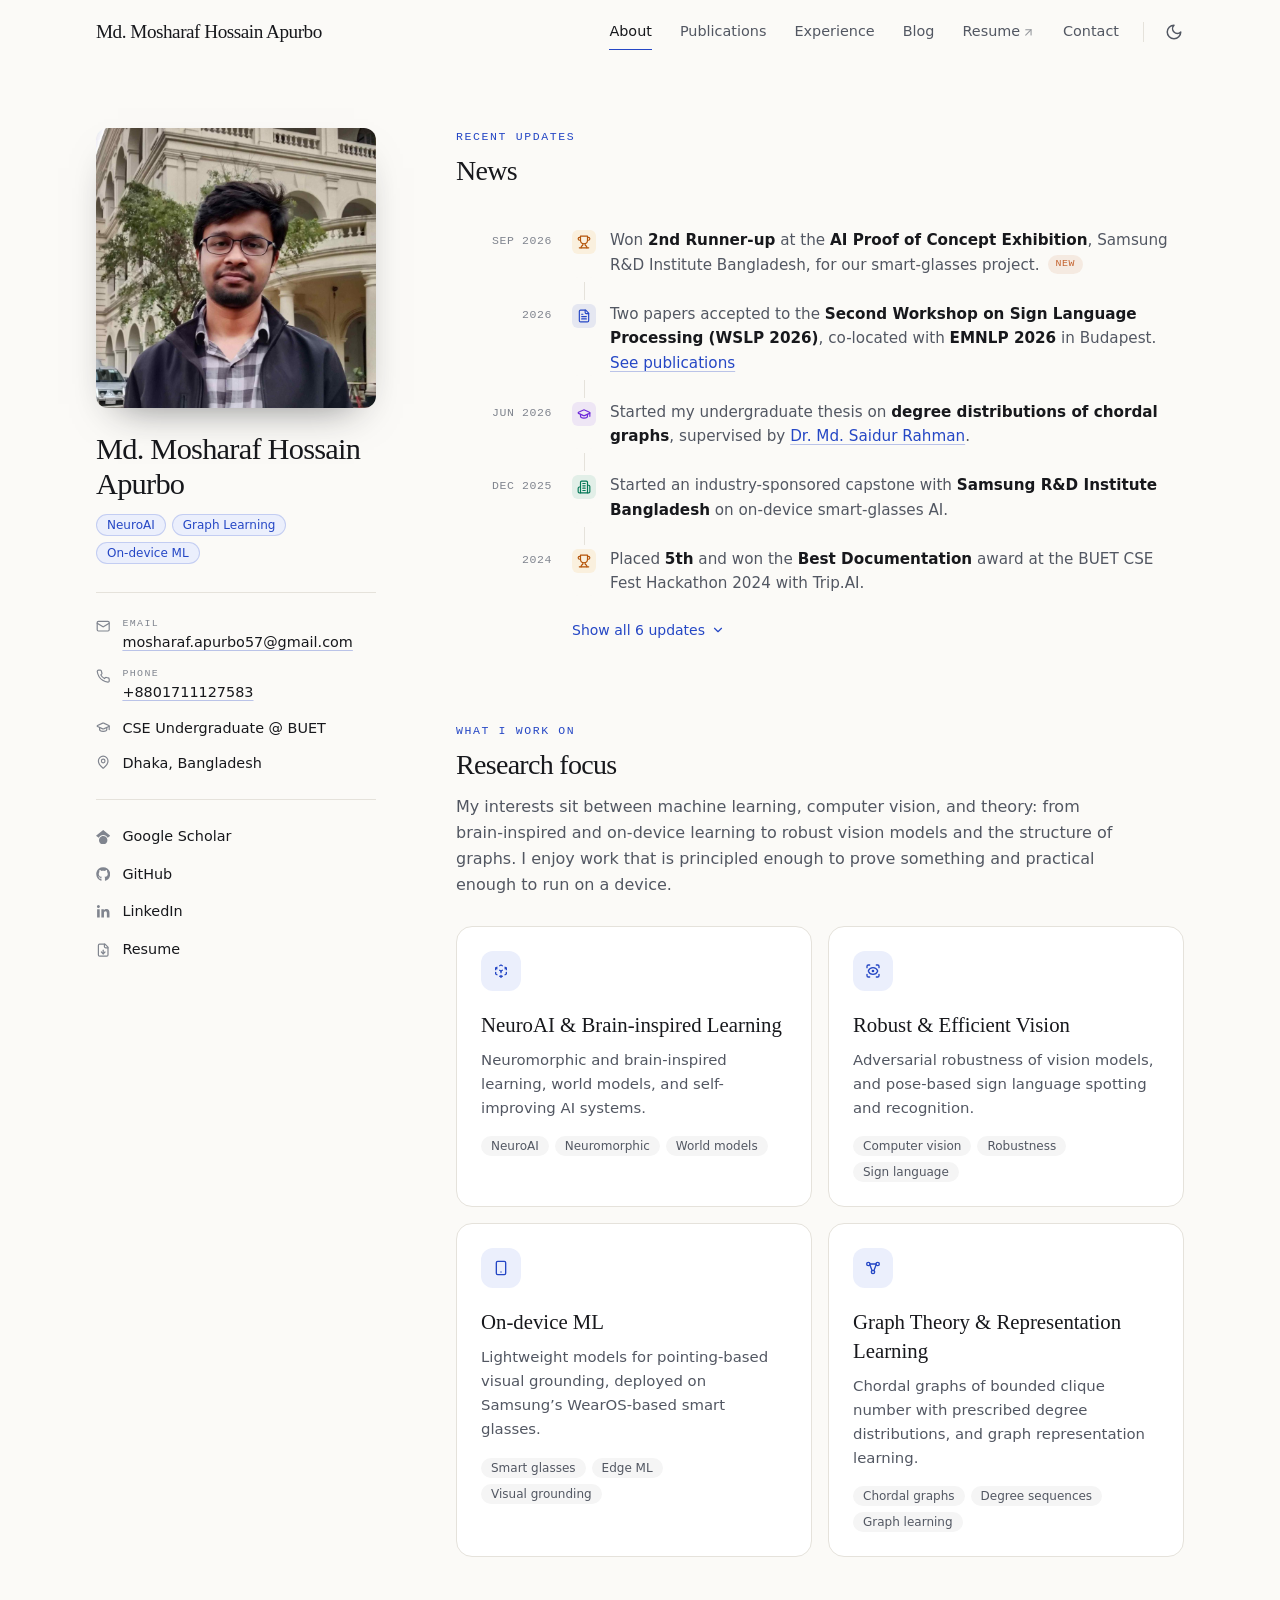
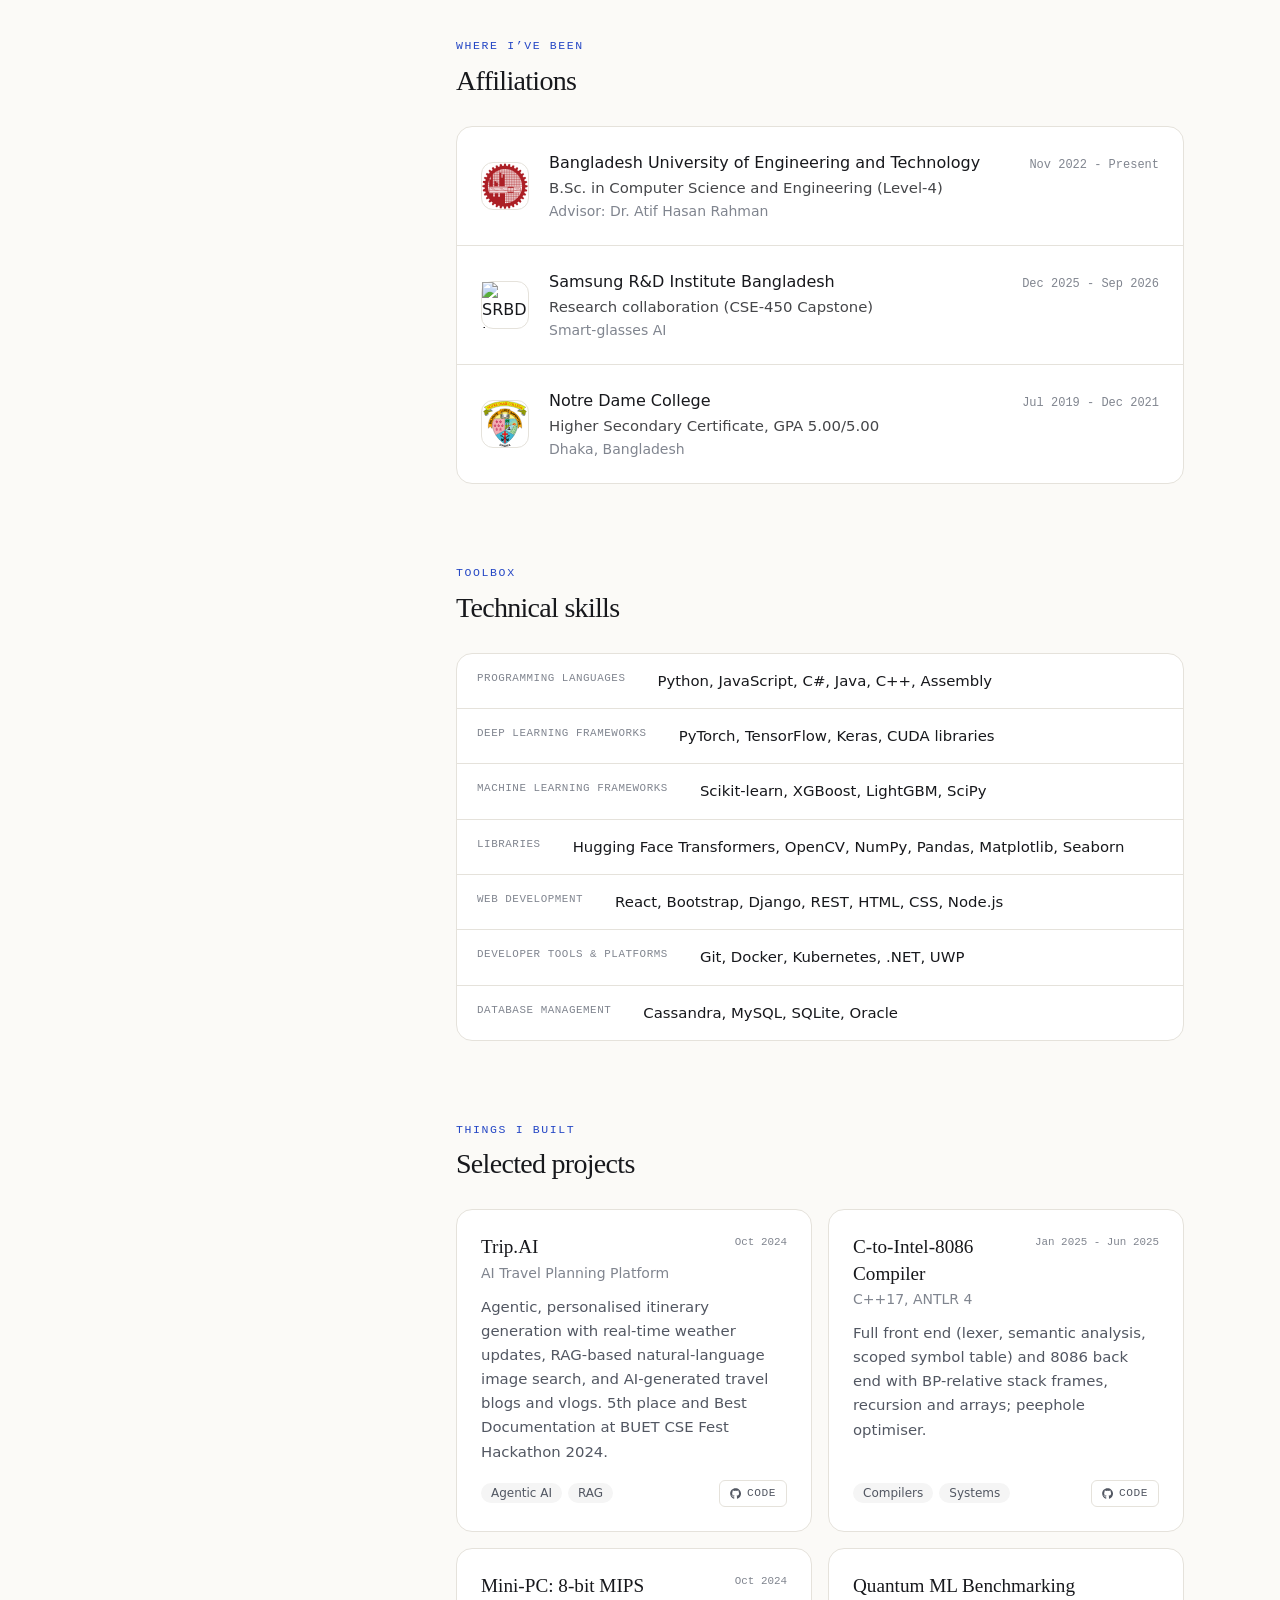
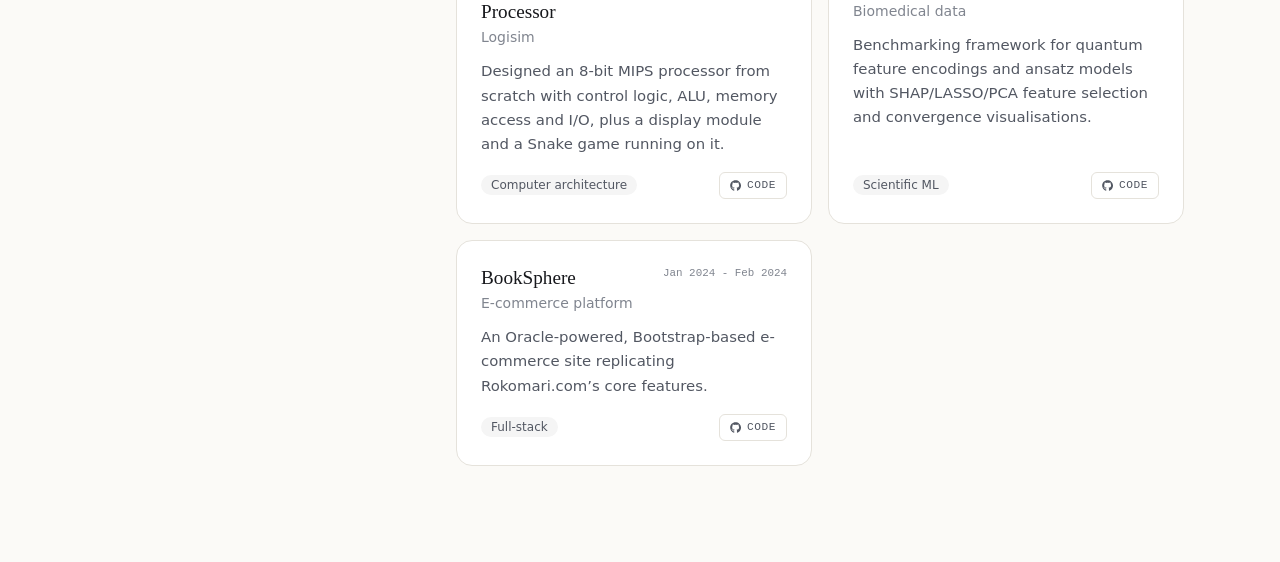
==== commit 1e3800d6: "feat: real BUET, Samsung and NDC logos; list CVPR submission last Co-Authored-By: Claude Sonnet 5.5 " ====
--- a/about/index.html
+++ b/about/index.html
@@ -22,7 +22,7 @@
 </head>
 <body class="flex min-h-screen flex-col">
 <header data-site-header class="sticky top-0 z-50 transition-[background-color,box-shadow] duration-300 bg-paper/0"><nav class="container-page flex h-16 items-center justify-between gap-6"><a class="font-serif text-[1.2rem] font-medium tracking-tight text-ink transition-colors hover:text-accent" href="../">Md. Mosharaf Hossain Apurbo</a><div class="hidden items-center gap-3 md:flex"><ul class="flex items-center gap-1"><li><a href="../about/" aria-current="page" class="group relative inline-flex items-center gap-0.5 rounded-full px-3 py-1.5 text-[0.9rem] transition-colors text-ink">About<span class="absolute inset-x-3 -bottom-px h-px origin-left bg-accent transition-transform duration-300 scale-x-100"></span></a></li><li><a href="../publications/" class="group relative inline-flex items-center gap-0.5 rounded-full px-3 py-1.5 text-[0.9rem] transition-colors text-muted hover:text-ink">Publications<span class="absolute inset-x-3 -bottom-px h-px origin-left bg-accent transition-transform duration-300 scale-x-0 group-hover:scale-x-100 group-hover:bg-ink/30"></span></a></li><li><a href="../experience/" class="group relative inline-flex items-center gap-0.5 rounded-full px-3 py-1.5 text-[0.9rem] transition-colors text-muted hover:text-ink">Experience<span class="absolute inset-x-3 -bottom-px h-px origin-left bg-accent transition-transform duration-300 scale-x-0 group-hover:scale-x-100 group-hover:bg-ink/30"></span></a></li><li><a href="../blog/" class="group relative inline-flex items-center gap-0.5 rounded-full px-3 py-1.5 text-[0.9rem] transition-colors text-muted hover:text-ink">Blog<span class="absolute inset-x-3 -bottom-px h-px origin-left bg-accent transition-transform duration-300 scale-x-0 group-hover:scale-x-100 group-hover:bg-ink/30"></span></a></li><li><a href="../assets/cv/Apurbo-CV.pdf" target="_blank" rel="noreferrer" class="group relative inline-flex items-center gap-0.5 rounded-full px-3 py-1.5 text-[0.9rem] transition-colors text-muted hover:text-ink">Resume<span class="text-[0.8rem] opacity-60 transition-transform group-hover:-translate-y-px group-hover:translate-x-px"><svg stroke="currentColor" fill="none" stroke-width="2" viewBox="0 0 24 24" stroke-linecap="round" stroke-linejoin="round" height="1em" width="1em" xmlns="http://www.w3.org/2000/svg"><path d="M7 7h10v10"></path><path d="M7 17 17 7"></path></svg></span><span class="absolute inset-x-3 -bottom-px h-px origin-left bg-accent transition-transform duration-300 scale-x-0 group-hover:scale-x-100 group-hover:bg-ink/30"></span></a></li><li><a href="../contact/" class="group relative inline-flex items-center gap-0.5 rounded-full px-3 py-1.5 text-[0.9rem] transition-colors text-muted hover:text-ink">Contact<span class="absolute inset-x-3 -bottom-px h-px origin-left bg-accent transition-transform duration-300 scale-x-0 group-hover:scale-x-100 group-hover:bg-ink/30"></span></a></li></ul><span aria-hidden="true" class="h-5 w-px bg-line"></span><button type="button" data-theme-toggle aria-label="Switch to dark mode" title="Switch to dark mode" class="flex h-9 w-9 items-center justify-center rounded-full text-muted transition-colors hover:bg-ink/5 hover:text-ink -mr-2"><span class="h-[18px] w-[18px]"></span></button></div><div class="-mr-2 flex items-center gap-1 md:hidden"><button type="button" data-theme-toggle aria-label="Switch to dark mode" title="Switch to dark mode" class="flex h-9 w-9 items-center justify-center rounded-full text-muted transition-colors hover:bg-ink/5 hover:text-ink "><span class="h-[18px] w-[18px]"></span></button><button type="button" data-menu-toggle class="rounded-full p-2 text-ink transition-colors hover:bg-ink/5" aria-label="Open menu" aria-expanded="false"><svg stroke="currentColor" fill="none" stroke-width="2" viewBox="0 0 24 24" stroke-linecap="round" stroke-linejoin="round" height="22" width="22" xmlns="http://www.w3.org/2000/svg"><line x1="4" x2="20" y1="12" y2="12"></line><line x1="4" x2="20" y1="6" y2="6"></line><line x1="4" x2="20" y1="18" y2="18"></line></svg></button></div></nav><div data-mobile-menu hidden class="border-t border-line md:hidden"><ul class="container-page flex flex-col py-3"><li><a href="../about/" class="flex items-center justify-between rounded-lg px-2 py-3 text-base font-medium text-accent">About</a></li><li><a href="../publications/" class="flex items-center justify-between rounded-lg px-2 py-3 text-base text-ink">Publications</a></li><li><a href="../experience/" class="flex items-center justify-between rounded-lg px-2 py-3 text-base text-ink">Experience</a></li><li><a href="../blog/" class="flex items-center justify-between rounded-lg px-2 py-3 text-base text-ink">Blog</a></li><li><a href="../assets/cv/Apurbo-CV.pdf" target="_blank" rel="noreferrer" class="flex items-center justify-between rounded-lg px-2 py-3 text-base text-ink">Resume<span class="text-faint"><svg stroke="currentColor" fill="none" stroke-width="2" viewBox="0 0 24 24" stroke-linecap="round" stroke-linejoin="round" height="1em" width="1em" xmlns="http://www.w3.org/2000/svg"><path d="M7 7h10v10"></path><path d="M7 17 17 7"></path></svg></span></a></li><li><a href="../contact/" class="flex items-center justify-between rounded-lg px-2 py-3 text-base text-ink">Contact</a></li></ul></div></header>
-<main class="flex-1"><div class="container-page pb-24 pt-10 lg:pt-16"><div class="grid gap-14 lg:grid-cols-[17.5rem_1fr] lg:gap-20"><aside class="rise lg:sticky lg:top-24 lg:self-start"><div><div class="flex items-center gap-5 lg:block"><div class="relative w-28 shrink-0 sm:w-36 lg:w-full"><img alt="Portrait of Md. Mosharaf Hossain Apurbo" fetchpriority="high" width="800" height="800" decoding="async" class="aspect-square w-full rounded-xl object-cover shadow-[0_18px_40px_-22px_rgba(23,24,28,0.6)]" src="../assets/img/profile.jpg"></div><div class="lg:mt-6"><h1 class="font-serif text-[1.65rem] font-medium leading-[1.15] tracking-tight text-ink sm:text-[1.9rem]">Md. Mosharaf Hossain Apurbo</h1><ul class="mt-3 flex flex-wrap gap-1.5"><li class="rounded-full border border-accent/20 bg-accent-soft px-2.5 py-0.5 text-xs font-medium text-accent">NeuroAI</li><li class="rounded-full border border-accent/20 bg-accent-soft px-2.5 py-0.5 text-xs font-medium text-accent">Graph Learning</li><li class="rounded-full border border-accent/20 bg-accent-soft px-2.5 py-0.5 text-xs font-medium text-accent">On-device ML</li></ul></div></div><ul class="mt-7 space-y-3.5 border-t border-line pt-6 text-[0.9rem]"><li class="flex gap-3"><span class="mt-0.5 text-faint"><svg stroke="currentColor" fill="none" stroke-width="2" viewBox="0 0 24 24" stroke-linecap="round" stroke-linejoin="round" height="1em" width="1em" xmlns="http://www.w3.org/2000/svg"><rect width="20" height="16" x="2" y="4" rx="2"></rect><path d="m22 7-8.97 5.7a1.94 1.94 0 0 1-2.06 0L2 7"></path></svg></span><div class="min-w-0"><p class="font-mono text-[0.62rem] uppercase tracking-[0.14em] text-faint">Email</p><a href="mailto:mosharaf.apurbo57@gmail.com" class="link-underline break-all text-ink">mosharaf.apurbo57@gmail.com</a></div></li><li class="flex gap-3"><span class="mt-0.5 text-faint"><svg stroke="currentColor" fill="none" stroke-width="2" viewBox="0 0 24 24" stroke-linecap="round" stroke-linejoin="round" height="1em" width="1em" xmlns="http://www.w3.org/2000/svg"><path d="M22 16.92v3a2 2 0 0 1-2.18 2 19.79 19.79 0 0 1-8.63-3.07 19.5 19.5 0 0 1-6-6 19.79 19.79 0 0 1-3.07-8.67A2 2 0 0 1 4.11 2h3a2 2 0 0 1 2 1.72 12.84 12.84 0 0 0 .7 2.81 2 2 0 0 1-.45 2.11L8.09 9.91a16 16 0 0 0 6 6l1.27-1.27a2 2 0 0 1 2.11-.45 12.84 12.84 0 0 0 2.81.7A2 2 0 0 1 22 16.92z"></path></svg></span><div class="min-w-0"><p class="font-mono text-[0.62rem] uppercase tracking-[0.14em] text-faint">Phone</p><a href="tel:+8801711127583" class="link-underline text-ink">+8801711127583</a></div></li><li class="flex gap-3"><span class="mt-0.5 text-faint"><svg stroke="currentColor" fill="none" stroke-width="2" viewBox="0 0 24 24" stroke-linecap="round" stroke-linejoin="round" height="1em" width="1em" xmlns="http://www.w3.org/2000/svg"><path d="M21.42 10.922a1 1 0 0 0-.019-1.838L12.83 5.18a2 2 0 0 0-1.66 0L2.6 9.08a1 1 0 0 0 0 1.832l8.57 3.908a2 2 0 0 0 1.66 0z"></path><path d="M22 10v6"></path><path d="M6 12.5V16a6 3 0 0 0 12 0v-3.5"></path></svg></span><div class="min-w-0"><span class="text-ink">CSE Undergraduate @ BUET</span></div></li><li class="flex gap-3"><span class="mt-0.5 text-faint"><svg stroke="currentColor" fill="none" stroke-width="2" viewBox="0 0 24 24" stroke-linecap="round" stroke-linejoin="round" height="1em" width="1em" xmlns="http://www.w3.org/2000/svg"><path d="M20 10c0 4.993-5.539 10.193-7.399 11.799a1 1 0 0 1-1.202 0C9.539 20.193 4 14.993 4 10a8 8 0 0 1 16 0"></path><circle cx="12" cy="10" r="3"></circle></svg></span><div class="min-w-0"><span class="text-ink">Dhaka, Bangladesh</span></div></li></ul><ul class="mt-6 space-y-1 border-t border-line pt-5"><li><a href="https://scholar.google.com/citations?hl=en&user=VNq_d8EAAAAJ" target="_blank" rel="noreferrer" class="group -mx-2 flex items-center gap-3 rounded-lg px-2 py-1.5 text-[0.9rem] text-ink transition-colors hover:bg-ink/[0.04] hover:text-accent"><span class="text-faint group-hover:text-accent"><svg stroke="currentColor" fill="currentColor" stroke-width="0" viewBox="0 0 512 512" height="1em" width="1em" xmlns="http://www.w3.org/2000/svg"><path d="M390.9 298.5c0 0 0 .1 .1 .1c9.2 19.4 14.4 41.1 14.4 64C405.3 445.1 338.5 512 256 512s-149.3-66.9-149.3-149.3c0-22.9 5.2-44.6 14.4-64h0c1.7-3.6 3.6-7.2 5.6-10.7c4.4-7.6 9.4-14.7 15-21.3c27.4-32.6 68.5-53.3 114.4-53.3c33.6 0 64.6 11.1 89.6 29.9c9.1 6.9 17.4 14.7 24.8 23.5c5.6 6.6 10.6 13.8 15 21.3c2 3.4 3.8 7 5.5 10.5zm26.4-18.8c-30.1-58.4-91-98.4-161.3-98.4s-131.2 40-161.3 98.4L0 202.7 256 0 512 202.7l-94.7 77.1z"></path></svg></span>Google Scholar<span class="ml-auto text-faint opacity-0 transition-opacity group-hover:opacity-100"><svg stroke="currentColor" fill="none" stroke-width="2" viewBox="0 0 24 24" stroke-linecap="round" stroke-linejoin="round" height="1em" width="1em" xmlns="http://www.w3.org/2000/svg"><path d="M7 7h10v10"></path><path d="M7 17 17 7"></path></svg></span></a></li><li><a href="https://github.com/Roll-no-57" target="_blank" rel="noreferrer" class="group -mx-2 flex items-center gap-3 rounded-lg px-2 py-1.5 text-[0.9rem] text-ink transition-colors hover:bg-ink/[0.04] hover:text-accent"><span class="text-faint group-hover:text-accent"><svg stroke="currentColor" fill="currentColor" stroke-width="0" viewBox="0 0 496 512" height="1em" width="1em" xmlns="http://www.w3.org/2000/svg"><path d="M165.9 397.4c0 2-2.3 3.6-5.2 3.6-3.3.3-5.6-1.3-5.6-3.6 0-2 2.3-3.6 5.2-3.6 3-.3 5.6 1.3 5.6 3.6zm-31.1-4.5c-.7 2 1.3 4.3 4.3 4.9 2.6 1 5.6 0 6.2-2s-1.3-4.3-4.3-5.2c-2.6-.7-5.5.3-6.2 2.3zm44.2-1.7c-2.9.7-4.9 2.6-4.6 4.9.3 2 2.9 3.3 5.9 2.6 2.9-.7 4.9-2.6 4.6-4.6-.3-1.9-3-3.2-5.9-2.9zM244.8 8C106.1 8 0 113.3 0 252c0 110.9 69.8 205.8 169.5 239.2 12.8 2.3 17.3-5.6 17.3-12.1 0-6.2-.3-40.4-.3-61.4 0 0-70 15-84.7-29.8 0 0-11.4-29.1-27.8-36.6 0 0-22.9-15.7 1.6-15.4 0 0 24.9 2 38.6 25.8 21.9 38.6 58.6 27.5 72.9 20.9 2.3-16 8.8-27.1 16-33.7-55.9-6.2-112.3-14.3-112.3-110.5 0-27.5 7.6-41.3 23.6-58.9-2.6-6.5-11.1-33.3 2.6-67.9 20.9-6.5 69 27 69 27 20-5.6 41.5-8.5 62.8-8.5s42.8 2.9 62.8 8.5c0 0 48.1-33.6 69-27 13.7 34.7 5.2 61.4 2.6 67.9 16 17.7 25.8 31.5 25.8 58.9 0 96.5-58.9 104.2-114.8 110.5 9.2 7.9 17 22.9 17 46.4 0 33.7-.3 75.4-.3 83.6 0 6.5 4.6 14.4 17.3 12.1C428.2 457.8 496 362.9 496 252 496 113.3 383.5 8 244.8 8zM97.2 352.9c-1.3 1-1 3.3.7 5.2 1.6 1.6 3.9 2.3 5.2 1 1.3-1 1-3.3-.7-5.2-1.6-1.6-3.9-2.3-5.2-1zm-10.8-8.1c-.7 1.3.3 2.9 2.3 3.9 1.6 1 3.6.7 4.3-.7.7-1.3-.3-2.9-2.3-3.9-2-.6-3.6-.3-4.3.7zm32.4 35.6c-1.6 1.3-1 4.3 1.3 6.2 2.3 2.3 5.2 2.6 6.5 1 1.3-1.3.7-4.3-1.3-6.2-2.2-2.3-5.2-2.6-6.5-1zm-11.4-14.7c-1.6 1-1.6 3.6 0 5.9 1.6 2.3 4.3 3.3 5.6 2.3 1.6-1.3 1.6-3.9 0-6.2-1.4-2.3-4-3.3-5.6-2.3z"></path></svg></span>GitHub<span class="ml-auto text-faint opacity-0 transition-opacity group-hover:opacity-100"><svg stroke="currentColor" fill="none" stroke-width="2" viewBox="0 0 24 24" stroke-linecap="round" stroke-linejoin="round" height="1em" width="1em" xmlns="http://www.w3.org/2000/svg"><path d="M7 7h10v10"></path><path d="M7 17 17 7"></path></svg></span></a></li><li><a href="https://www.linkedin.com/in/m-a-hossain-884aa52a0/" target="_blank" rel="noreferrer" class="group -mx-2 flex items-center gap-3 rounded-lg px-2 py-1.5 text-[0.9rem] text-ink transition-colors hover:bg-ink/[0.04] hover:text-accent"><span class="text-faint group-hover:text-accent"><svg stroke="currentColor" fill="currentColor" stroke-width="0" viewBox="0 0 448 512" height="1em" width="1em" xmlns="http://www.w3.org/2000/svg"><path d="M100.28 448H7.4V148.9h92.88zM53.79 108.1C24.09 108.1 0 83.5 0 53.8a53.79 53.79 0 0 1 107.58 0c0 29.7-24.1 54.3-53.79 54.3zM447.9 448h-92.68V302.4c0-34.7-.7-79.2-48.29-79.2-48.29 0-55.69 37.7-55.69 76.7V448h-92.78V148.9h89.08v40.8h1.3c12.4-23.5 42.69-48.3 87.88-48.3 94 0 111.28 61.9 111.28 142.3V448z"></path></svg></span>LinkedIn<span class="ml-auto text-faint opacity-0 transition-opacity group-hover:opacity-100"><svg stroke="currentColor" fill="none" stroke-width="2" viewBox="0 0 24 24" stroke-linecap="round" stroke-linejoin="round" height="1em" width="1em" xmlns="http://www.w3.org/2000/svg"><path d="M7 7h10v10"></path><path d="M7 17 17 7"></path></svg></span></a></li><li><a href="../assets/cv/Apurbo-CV.pdf" target="_blank" rel="noreferrer" class="group -mx-2 flex items-center gap-3 rounded-lg px-2 py-1.5 text-[0.9rem] text-ink transition-colors hover:bg-ink/[0.04] hover:text-accent"><span class="text-faint group-hover:text-accent"><svg stroke="currentColor" fill="none" stroke-width="2" viewBox="0 0 24 24" stroke-linecap="round" stroke-linejoin="round" height="1em" width="1em" xmlns="http://www.w3.org/2000/svg"><path d="M15 2H6a2 2 0 0 0-2 2v16a2 2 0 0 0 2 2h12a2 2 0 0 0 2-2V7Z"></path><path d="M14 2v4a2 2 0 0 0 2 2h4"></path><path d="M12 18v-6"></path><path d="m9 15 3 3 3-3"></path></svg></span>Resume<span class="ml-auto text-faint opacity-0 transition-opacity group-hover:opacity-100"><svg stroke="currentColor" fill="none" stroke-width="2" viewBox="0 0 24 24" stroke-linecap="round" stroke-linejoin="round" height="1em" width="1em" xmlns="http://www.w3.org/2000/svg"><path d="M7 7h10v10"></path><path d="M7 17 17 7"></path></svg></span></a></li></ul></div></aside><div class="min-w-0 space-y-20"><section id="news" class="rise" style="animation-delay:80ms"><div class="mb-7 "><p class="eyebrow mb-2">Recent updates</p><h2 class="section-title">News</h2></div><div><ol class="relative"><span aria-hidden="true" class="absolute bottom-3 left-[calc(8rem-0.5px)] top-3 hidden w-px bg-line sm:block"></span><li data-news-item class="relative grid grid-cols-1 gap-1 py-3 sm:grid-cols-[6rem_1fr] sm:gap-5"><time class="pt-1 font-mono text-[0.72rem] uppercase tracking-wider text-faint sm:text-right">Sep 2026</time><div class="flex gap-3.5"><span class="relative mt-0.5 shrink-0 rounded-md bg-paper ring-4 ring-paper" title="Award"><span class="flex h-6 w-6 items-center justify-center rounded-md bg-amber-500/10 text-amber-700 dark:text-amber-400"><svg stroke="currentColor" fill="none" stroke-width="2" viewBox="0 0 24 24" stroke-linecap="round" stroke-linejoin="round" height="14" width="14" xmlns="http://www.w3.org/2000/svg"><path d="M6 9H4.5a2.5 2.5 0 0 1 0-5H6"></path><path d="M18 9h1.5a2.5 2.5 0 0 0 0-5H18"></path><path d="M4 22h16"></path><path d="M10 14.66V17c0 .55-.47.98-.97 1.21C7.85 18.75 7 20.24 7 22"></path><path d="M14 14.66V17c0 .55.47.98.97 1.21C16.15 18.75 17 20.24 17 22"></path><path d="M18 2H6v7a6 6 0 0 0 12 0V2Z"></path></svg></span></span><p class="text-[0.95rem] leading-relaxed text-muted">Won <strong class="font-semibold text-ink">2nd Runner-up</strong> at the <strong class="font-semibold text-ink">AI Proof of Concept Exhibition</strong>, Samsung R&amp;D Institute Bangladesh, for our smart-glasses project.<span class="ml-2 inline-flex -translate-y-px rounded-full bg-warm/10 px-2 py-px align-middle font-mono text-[0.62rem] font-medium uppercase tracking-wider text-warm">New</span></p></div></li><li data-news-item class="relative grid grid-cols-1 gap-1 py-3 sm:grid-cols-[6rem_1fr] sm:gap-5"><time class="pt-1 font-mono text-[0.72rem] uppercase tracking-wider text-faint sm:text-right">2026</time><div class="flex gap-3.5"><span class="relative mt-0.5 shrink-0 rounded-md bg-paper ring-4 ring-paper" title="Paper"><span class="flex h-6 w-6 items-center justify-center rounded-md bg-accent/10 text-accent"><svg stroke="currentColor" fill="none" stroke-width="2" viewBox="0 0 24 24" stroke-linecap="round" stroke-linejoin="round" height="14" width="14" xmlns="http://www.w3.org/2000/svg"><path d="M15 2H6a2 2 0 0 0-2 2v16a2 2 0 0 0 2 2h12a2 2 0 0 0 2-2V7Z"></path><path d="M14 2v4a2 2 0 0 0 2 2h4"></path><path d="M10 9H8"></path><path d="M16 13H8"></path><path d="M16 17H8"></path></svg></span></span><p class="text-[0.95rem] leading-relaxed text-muted">Two papers accepted to the <strong class="font-semibold text-ink">Second Workshop on Sign Language Processing (WSLP 2026)</strong>, co-located with <strong class="font-semibold text-ink">EMNLP 2026</strong> in Budapest. <a class="link-underline font-medium text-accent" href="../publications/">See publications</a></p></div></li><li data-news-item class="relative grid grid-cols-1 gap-1 py-3 sm:grid-cols-[6rem_1fr] sm:gap-5"><time class="pt-1 font-mono text-[0.72rem] uppercase tracking-wider text-faint sm:text-right">Jun 2026</time><div class="flex gap-3.5"><span class="relative mt-0.5 shrink-0 rounded-md bg-paper ring-4 ring-paper" title="Milestone"><span class="flex h-6 w-6 items-center justify-center rounded-md bg-violet-600/10 text-violet-700 dark:bg-violet-400/10 dark:text-violet-400"><svg stroke="currentColor" fill="none" stroke-width="2" viewBox="0 0 24 24" stroke-linecap="round" stroke-linejoin="round" height="14" width="14" xmlns="http://www.w3.org/2000/svg"><path d="M21.42 10.922a1 1 0 0 0-.019-1.838L12.83 5.18a2 2 0 0 0-1.66 0L2.6 9.08a1 1 0 0 0 0 1.832l8.57 3.908a2 2 0 0 0 1.66 0z"></path><path d="M22 10v6"></path><path d="M6 12.5V16a6 3 0 0 0 12 0v-3.5"></path></svg></span></span><p class="text-[0.95rem] leading-relaxed text-muted">Started my undergraduate thesis on <strong class="font-semibold text-ink">degree distributions of chordal graphs</strong>, supervised by <a class="link-underline font-medium text-accent" target="_blank" rel="noreferrer" href="https://saidurrahman.buet.ac.bd/">Dr. Md. Saidur Rahman</a>.</p></div></li><li data-news-item class="relative grid grid-cols-1 gap-1 py-3 sm:grid-cols-[6rem_1fr] sm:gap-5"><time class="pt-1 font-mono text-[0.72rem] uppercase tracking-wider text-faint sm:text-right">Dec 2025</time><div class="flex gap-3.5"><span class="relative mt-0.5 shrink-0 rounded-md bg-paper ring-4 ring-paper" title="Career"><span class="flex h-6 w-6 items-center justify-center rounded-md bg-emerald-600/10 text-emerald-700 dark:bg-emerald-400/10 dark:text-emerald-400"><svg stroke="currentColor" fill="none" stroke-width="2" viewBox="0 0 24 24" stroke-linecap="round" stroke-linejoin="round" height="14" width="14" xmlns="http://www.w3.org/2000/svg"><path d="M6 22V4a2 2 0 0 1 2-2h8a2 2 0 0 1 2 2v18Z"></path><path d="M6 12H4a2 2 0 0 0-2 2v6a2 2 0 0 0 2 2h2"></path><path d="M18 9h2a2 2 0 0 1 2 2v9a2 2 0 0 1-2 2h-2"></path><path d="M10 6h4"></path><path d="M10 10h4"></path><path d="M10 14h4"></path><path d="M10 18h4"></path></svg></span></span><p class="text-[0.95rem] leading-relaxed text-muted">Started an industry-sponsored capstone with <strong class="font-semibold text-ink">Samsung R&amp;D Institute Bangladesh</strong> on on-device smart-glasses AI.</p></div></li><li data-news-item class="relative grid grid-cols-1 gap-1 py-3 sm:grid-cols-[6rem_1fr] sm:gap-5"><time class="pt-1 font-mono text-[0.72rem] uppercase tracking-wider text-faint sm:text-right">2024</time><div class="flex gap-3.5"><span class="relative mt-0.5 shrink-0 rounded-md bg-paper ring-4 ring-paper" title="Award"><span class="flex h-6 w-6 items-center justify-center rounded-md bg-amber-500/10 text-amber-700 dark:text-amber-400"><svg stroke="currentColor" fill="none" stroke-width="2" viewBox="0 0 24 24" stroke-linecap="round" stroke-linejoin="round" height="14" width="14" xmlns="http://www.w3.org/2000/svg"><path d="M6 9H4.5a2.5 2.5 0 0 1 0-5H6"></path><path d="M18 9h1.5a2.5 2.5 0 0 0 0-5H18"></path><path d="M4 22h16"></path><path d="M10 14.66V17c0 .55-.47.98-.97 1.21C7.85 18.75 7 20.24 7 22"></path><path d="M14 14.66V17c0 .55.47.98.97 1.21C16.15 18.75 17 20.24 17 22"></path><path d="M18 2H6v7a6 6 0 0 0 12 0V2Z"></path></svg></span></span><p class="text-[0.95rem] leading-relaxed text-muted">Placed <strong class="font-semibold text-ink">5th</strong> and won the <strong class="font-semibold text-ink">Best Documentation</strong> award at the BUET CSE Fest Hackathon 2024 with Trip.AI.</p></div></li><li data-news-item hidden class="relative grid grid-cols-1 gap-1 py-3 sm:grid-cols-[6rem_1fr] sm:gap-5"><time class="pt-1 font-mono text-[0.72rem] uppercase tracking-wider text-faint sm:text-right">Nov 2022</time><div class="flex gap-3.5"><span class="relative mt-0.5 shrink-0 rounded-md bg-paper ring-4 ring-paper" title="Milestone"><span class="flex h-6 w-6 items-center justify-center rounded-md bg-violet-600/10 text-violet-700 dark:bg-violet-400/10 dark:text-violet-400"><svg stroke="currentColor" fill="none" stroke-width="2" viewBox="0 0 24 24" stroke-linecap="round" stroke-linejoin="round" height="14" width="14" xmlns="http://www.w3.org/2000/svg"><path d="M21.42 10.922a1 1 0 0 0-.019-1.838L12.83 5.18a2 2 0 0 0-1.66 0L2.6 9.08a1 1 0 0 0 0 1.832l8.57 3.908a2 2 0 0 0 1.66 0z"></path><path d="M22 10v6"></path><path d="M6 12.5V16a6 3 0 0 0 12 0v-3.5"></path></svg></span></span><p class="text-[0.95rem] leading-relaxed text-muted">Began my B.Sc. in Computer Science and Engineering at <strong class="font-semibold text-ink">BUET</strong>.</p></div></li></ol><button type="button" data-news-more class="mt-3 inline-flex items-center gap-1.5 text-sm font-medium text-accent transition-colors hover:text-ink sm:ml-[7.25rem]"><span data-news-more-label>Show all 6 updates</span><svg stroke="currentColor" fill="none" stroke-width="2" viewBox="0 0 24 24" stroke-linecap="round" stroke-linejoin="round" height="1em" width="1em" xmlns="http://www.w3.org/2000/svg"><path d="m6 9 6 6 6-6"></path></svg></button></div></section><section id="research"><div class="mb-7 "><p class="eyebrow mb-2">What I work on</p><h2 class="section-title">Research focus</h2><p class="mt-3 max-w-2xl leading-relaxed text-muted">My interests sit between machine learning, computer vision, and theory: from brain-inspired and on-device learning to robust vision models and the structure of graphs. I enjoy work that is principled enough to prove something and practical enough to run on a device.</p></div><div class="grid gap-4 sm:grid-cols-2"><article class="card group p-6 transition-all duration-300 hover:-translate-y-0.5 hover:border-accent/30 hover:shadow-[0_12px_30px_-18px_rgba(37,71,197,0.45)]"><span class="flex h-10 w-10 items-center justify-center rounded-xl bg-accent-soft text-accent transition-colors group-hover:bg-accent group-hover:text-white dark:group-hover:text-paper"><svg stroke="currentColor" fill="none" stroke-width="2" viewBox="0 0 24 24" stroke-linecap="round" stroke-linejoin="round" height="1em" width="1em" xmlns="http://www.w3.org/2000/svg"><path d="M6 17.6l-2 -1.1v-2.5"></path><path d="M4 10v-2.5l2 -1.1"></path><path d="M10 4.1l2 -1.1l2 1.1"></path><path d="M18 6.4l2 1.1v2.5"></path><path d="M20 14v2.5l-2 1.12"></path><path d="M14 19.9l-2 1.1l-2 -1.1"></path><path d="M12 12l2 -1.1"></path><path d="M18 8.6l2 -1.1"></path><path d="M12 12l0 2.5"></path><path d="M12 18.5l0 2.5"></path><path d="M12 12l-2 -1.12"></path><path d="M6 8.6l-2 -1.1"></path></svg></span><h3 class="mt-5 font-serif text-[1.3rem] font-medium leading-snug text-ink">NeuroAI &amp; Brain-inspired Learning</h3><p class="mt-2 text-[0.93rem] leading-relaxed text-muted">Neuromorphic and brain-inspired learning, world models, and self-improving AI systems.</p><div class="mt-4 flex flex-wrap gap-1.5"><span class="tag">NeuroAI</span><span class="tag">Neuromorphic</span><span class="tag">World models</span></div></article><article class="card group p-6 transition-all duration-300 hover:-translate-y-0.5 hover:border-accent/30 hover:shadow-[0_12px_30px_-18px_rgba(37,71,197,0.45)]"><span class="flex h-10 w-10 items-center justify-center rounded-xl bg-accent-soft text-accent transition-colors group-hover:bg-accent group-hover:text-white dark:group-hover:text-paper"><svg stroke="currentColor" fill="none" stroke-width="2" viewBox="0 0 24 24" stroke-linecap="round" stroke-linejoin="round" height="1em" width="1em" xmlns="http://www.w3.org/2000/svg"><path d="M3 7V5a2 2 0 0 1 2-2h2"></path><path d="M17 3h2a2 2 0 0 1 2 2v2"></path><path d="M21 17v2a2 2 0 0 1-2 2h-2"></path><path d="M7 21H5a2 2 0 0 1-2-2v-2"></path><circle cx="12" cy="12" r="1"></circle><path d="M18.944 12.33a1 1 0 0 0 0-.66 7.5 7.5 0 0 0-13.888 0 1 1 0 0 0 0 .66 7.5 7.5 0 0 0 13.888 0"></path></svg></span><h3 class="mt-5 font-serif text-[1.3rem] font-medium leading-snug text-ink">Robust &amp; Efficient Vision</h3><p class="mt-2 text-[0.93rem] leading-relaxed text-muted">Adversarial robustness of vision models, and pose-based sign language spotting and recognition.</p><div class="mt-4 flex flex-wrap gap-1.5"><span class="tag">Computer vision</span><span class="tag">Robustness</span><span class="tag">Sign language</span></div></article><article class="card group p-6 transition-all duration-300 hover:-translate-y-0.5 hover:border-accent/30 hover:shadow-[0_12px_30px_-18px_rgba(37,71,197,0.45)]"><span class="flex h-10 w-10 items-center justify-center rounded-xl bg-accent-soft text-accent transition-colors group-hover:bg-accent group-hover:text-white dark:group-hover:text-paper"><svg stroke="currentColor" fill="none" stroke-width="2" viewBox="0 0 24 24" stroke-linecap="round" stroke-linejoin="round" height="1em" width="1em" xmlns="http://www.w3.org/2000/svg"><rect width="14" height="20" x="5" y="2" rx="2" ry="2"></rect><path d="M12 18h.01"></path></svg></span><h3 class="mt-5 font-serif text-[1.3rem] font-medium leading-snug text-ink">On-device ML</h3><p class="mt-2 text-[0.93rem] leading-relaxed text-muted">Lightweight models for pointing-based visual grounding, deployed on Samsung’s WearOS-based smart glasses.</p><div class="mt-4 flex flex-wrap gap-1.5"><span class="tag">Smart glasses</span><span class="tag">Edge ML</span><span class="tag">Visual grounding</span></div></article><article class="card group p-6 transition-all duration-300 hover:-translate-y-0.5 hover:border-accent/30 hover:shadow-[0_12px_30px_-18px_rgba(37,71,197,0.45)]"><span class="flex h-10 w-10 items-center justify-center rounded-xl bg-accent-soft text-accent transition-colors group-hover:bg-accent group-hover:text-white dark:group-hover:text-paper"><svg stroke="currentColor" fill="none" stroke-width="2" viewBox="0 0 24 24" stroke-linecap="round" stroke-linejoin="round" height="1em" width="1em" xmlns="http://www.w3.org/2000/svg"><circle cx="5" cy="6" r="2.5"></circle><circle cx="19" cy="6" r="2.5"></circle><circle cx="12" cy="18" r="2.5"></circle><path d="M7.3 7.3 10.7 16"></path><path d="M16.7 7.3 13.3 16"></path><path d="M7.5 6h9"></path></svg></span><h3 class="mt-5 font-serif text-[1.3rem] font-medium leading-snug text-ink">Graph Theory &amp; Representation Learning</h3><p class="mt-2 text-[0.93rem] leading-relaxed text-muted">Chordal graphs of bounded clique number with prescribed degree distributions, and graph representation learning.</p><div class="mt-4 flex flex-wrap gap-1.5"><span class="tag">Chordal graphs</span><span class="tag">Degree sequences</span><span class="tag">Graph learning</span></div></article></div></section><section id="affiliations"><div class="mb-7 "><p class="eyebrow mb-2">Where I’ve been</p><h2 class="section-title">Affiliations</h2></div><ul class="divide-y divide-line overflow-hidden rounded-2xl border border-line bg-surface"><li><a href="https://cse.buet.ac.bd/" target="_blank" rel="noreferrer" class="group flex gap-4 p-5 transition-colors hover:bg-paper sm:items-center sm:gap-5 sm:p-6"><span class="flex h-12 w-12 shrink-0 items-center justify-center rounded-xl font-mono text-[0.68rem] font-semibold tracking-wider text-white" style="background-color:#8a1c2b">BUET</span><div class="min-w-0 flex-1"><div class="flex flex-col gap-x-4 sm:flex-row sm:items-baseline sm:justify-between"><h3 class="font-medium text-ink">Bangladesh University of Engineering and Technology</h3><span class="shrink-0 font-mono text-xs text-faint">Nov 2022 - Present</span></div><p class="mt-0.5 text-[0.93rem] text-ink/80">B.Sc. in Computer Science and Engineering (Level-4)</p><p class="mt-0.5 text-sm text-faint">Advisor: Dr. Atif Hasan Rahman</p></div></a></li><li><a href="https://research.samsung.com/srbd" target="_blank" rel="noreferrer" class="group flex gap-4 p-5 transition-colors hover:bg-paper sm:items-center sm:gap-5 sm:p-6"><span class="flex h-12 w-12 shrink-0 items-center justify-center rounded-xl font-mono text-[0.68rem] font-semibold tracking-wider text-white" style="background-color:#1428a0">SRBD</span><div class="min-w-0 flex-1"><div class="flex flex-col gap-x-4 sm:flex-row sm:items-baseline sm:justify-between"><h3 class="font-medium text-ink">Samsung R&amp;D Institute Bangladesh</h3><span class="shrink-0 font-mono text-xs text-faint">Dec 2025 - Sep 2026</span></div><p class="mt-0.5 text-[0.93rem] text-ink/80">Research collaboration (CSE-450 Capstone)</p><p class="mt-0.5 text-sm text-faint">Smart-glasses AI</p></div></a></li><li><div class="flex gap-4 p-5 sm:items-center sm:gap-5 sm:p-6"><span class="flex h-12 w-12 shrink-0 items-center justify-center rounded-xl font-mono text-[0.68rem] font-semibold tracking-wider text-white" style="background-color:#2f6b4f">NDC</span><div class="min-w-0 flex-1"><div class="flex flex-col gap-x-4 sm:flex-row sm:items-baseline sm:justify-between"><h3 class="font-medium text-ink">Notre Dame College</h3><span class="shrink-0 font-mono text-xs text-faint">Jul 2019 - Dec 2021</span></div><p class="mt-0.5 text-[0.93rem] text-ink/80">Higher Secondary Certificate, GPA 5.00/5.00</p><p class="mt-0.5 text-sm text-faint">Dhaka, Bangladesh</p></div></div></li></ul></section><section id="skills"><div class="mb-7 "><p class="eyebrow mb-2">Toolbox</p><h2 class="section-title">Technical skills</h2></div><ul class="divide-y divide-line overflow-hidden rounded-2xl border border-line bg-surface"><li class="flex flex-col gap-1 px-5 py-4 sm:flex-row sm:gap-8"><span class="shrink-0 font-mono text-[0.68rem] uppercase tracking-wider text-faint sm:w-56 sm:pt-1">Programming Languages</span><span class="text-[0.93rem] text-ink/90">Python, JavaScript, C#, Java, C++, Assembly</span></li><li class="flex flex-col gap-1 px-5 py-4 sm:flex-row sm:gap-8"><span class="shrink-0 font-mono text-[0.68rem] uppercase tracking-wider text-faint sm:w-56 sm:pt-1">Deep Learning Frameworks</span><span class="text-[0.93rem] text-ink/90">PyTorch, TensorFlow, Keras, CUDA libraries</span></li><li class="flex flex-col gap-1 px-5 py-4 sm:flex-row sm:gap-8"><span class="shrink-0 font-mono text-[0.68rem] uppercase tracking-wider text-faint sm:w-56 sm:pt-1">Machine Learning Frameworks</span><span class="text-[0.93rem] text-ink/90">Scikit-learn, XGBoost, LightGBM, SciPy</span></li><li class="flex flex-col gap-1 px-5 py-4 sm:flex-row sm:gap-8"><span class="shrink-0 font-mono text-[0.68rem] uppercase tracking-wider text-faint sm:w-56 sm:pt-1">Libraries</span><span class="text-[0.93rem] text-ink/90">Hugging Face Transformers, OpenCV, NumPy, Pandas, Matplotlib, Seaborn</span></li><li class="flex flex-col gap-1 px-5 py-4 sm:flex-row sm:gap-8"><span class="shrink-0 font-mono text-[0.68rem] uppercase tracking-wider text-faint sm:w-56 sm:pt-1">Web Development</span><span class="text-[0.93rem] text-ink/90">React, Bootstrap, Django, REST, HTML, CSS, Node.js</span></li><li class="flex flex-col gap-1 px-5 py-4 sm:flex-row sm:gap-8"><span class="shrink-0 font-mono text-[0.68rem] uppercase tracking-wider text-faint sm:w-56 sm:pt-1">Developer Tools &amp; Platforms</span><span class="text-[0.93rem] text-ink/90">Git, Docker, Kubernetes, .NET, UWP</span></li><li class="flex flex-col gap-1 px-5 py-4 sm:flex-row sm:gap-8"><span class="shrink-0 font-mono text-[0.68rem] uppercase tracking-wider text-faint sm:w-56 sm:pt-1">Database Management</span><span class="text-[0.93rem] text-ink/90">Cassandra, MySQL, SQLite, Oracle</span></li></ul></section><section id="projects"><div class="mb-7 "><p class="eyebrow mb-2">Things I built</p><h2 class="section-title">Selected projects</h2></div><div class="grid gap-4 sm:grid-cols-2"><article class="card group flex flex-col p-6 transition-all duration-300 hover:-translate-y-0.5 hover:border-accent/30"><div class="flex items-baseline justify-between gap-3"><h3 class="font-serif text-[1.2rem] font-medium leading-snug text-ink"><a href="https://github.com/Roll-no-57/Trip.AI" target="_blank" rel="noreferrer" class="transition-colors hover:text-accent">Trip.AI</a></h3><span class="shrink-0 font-mono text-[0.68rem] text-faint">Oct 2024</span></div><p class="mt-0.5 text-sm text-faint">AI Travel Planning Platform</p><p class="mt-3 flex-1 text-[0.93rem] leading-relaxed text-muted">Agentic, personalised itinerary generation with real-time weather updates, RAG-based natural-language image search, and AI-generated travel blogs and vlogs. 5th place and Best Documentation at BUET CSE Fest Hackathon 2024.</p><div class="mt-4 flex flex-wrap items-center justify-between gap-2"><div class="flex flex-wrap gap-1.5"><span class="tag">Agentic AI</span><span class="tag">RAG</span></div><a href="https://github.com/Roll-no-57/Trip.AI" target="_blank" rel="noreferrer" class="chip-link"><svg stroke="currentColor" fill="currentColor" stroke-width="0" viewBox="0 0 496 512" height="1em" width="1em" xmlns="http://www.w3.org/2000/svg"><path d="M165.9 397.4c0 2-2.3 3.6-5.2 3.6-3.3.3-5.6-1.3-5.6-3.6 0-2 2.3-3.6 5.2-3.6 3-.3 5.6 1.3 5.6 3.6zm-31.1-4.5c-.7 2 1.3 4.3 4.3 4.9 2.6 1 5.6 0 6.2-2s-1.3-4.3-4.3-5.2c-2.6-.7-5.5.3-6.2 2.3zm44.2-1.7c-2.9.7-4.9 2.6-4.6 4.9.3 2 2.9 3.3 5.9 2.6 2.9-.7 4.9-2.6 4.6-4.6-.3-1.9-3-3.2-5.9-2.9zM244.8 8C106.1 8 0 113.3 0 252c0 110.9 69.8 205.8 169.5 239.2 12.8 2.3 17.3-5.6 17.3-12.1 0-6.2-.3-40.4-.3-61.4 0 0-70 15-84.7-29.8 0 0-11.4-29.1-27.8-36.6 0 0-22.9-15.7 1.6-15.4 0 0 24.9 2 38.6 25.8 21.9 38.6 58.6 27.5 72.9 20.9 2.3-16 8.8-27.1 16-33.7-55.9-6.2-112.3-14.3-112.3-110.5 0-27.5 7.6-41.3 23.6-58.9-2.6-6.5-11.1-33.3 2.6-67.9 20.9-6.5 69 27 69 27 20-5.6 41.5-8.5 62.8-8.5s42.8 2.9 62.8 8.5c0 0 48.1-33.6 69-27 13.7 34.7 5.2 61.4 2.6 67.9 16 17.7 25.8 31.5 25.8 58.9 0 96.5-58.9 104.2-114.8 110.5 9.2 7.9 17 22.9 17 46.4 0 33.7-.3 75.4-.3 83.6 0 6.5 4.6 14.4 17.3 12.1C428.2 457.8 496 362.9 496 252 496 113.3 383.5 8 244.8 8zM97.2 352.9c-1.3 1-1 3.3.7 5.2 1.6 1.6 3.9 2.3 5.2 1 1.3-1 1-3.3-.7-5.2-1.6-1.6-3.9-2.3-5.2-1zm-10.8-8.1c-.7 1.3.3 2.9 2.3 3.9 1.6 1 3.6.7 4.3-.7.7-1.3-.3-2.9-2.3-3.9-2-.6-3.6-.3-4.3.7zm32.4 35.6c-1.6 1.3-1 4.3 1.3 6.2 2.3 2.3 5.2 2.6 6.5 1 1.3-1.3.7-4.3-1.3-6.2-2.2-2.3-5.2-2.6-6.5-1zm-11.4-14.7c-1.6 1-1.6 3.6 0 5.9 1.6 2.3 4.3 3.3 5.6 2.3 1.6-1.3 1.6-3.9 0-6.2-1.4-2.3-4-3.3-5.6-2.3z"></path></svg>Code</a></div></article><article class="card group flex flex-col p-6 transition-all duration-300 hover:-translate-y-0.5 hover:border-accent/30"><div class="flex items-baseline justify-between gap-3"><h3 class="font-serif text-[1.2rem] font-medium leading-snug text-ink"><a href="https://github.com/Roll-no-57/C-Compiler" target="_blank" rel="noreferrer" class="transition-colors hover:text-accent">C-to-Intel-8086 Compiler</a></h3><span class="shrink-0 font-mono text-[0.68rem] text-faint">Jan 2025 - Jun 2025</span></div><p class="mt-0.5 text-sm text-faint">C++17, ANTLR 4</p><p class="mt-3 flex-1 text-[0.93rem] leading-relaxed text-muted">Full front end (lexer, semantic analysis, scoped symbol table) and 8086 back end with BP-relative stack frames, recursion and arrays; peephole optimiser.</p><div class="mt-4 flex flex-wrap items-center justify-between gap-2"><div class="flex flex-wrap gap-1.5"><span class="tag">Compilers</span><span class="tag">Systems</span></div><a href="https://github.com/Roll-no-57/C-Compiler" target="_blank" rel="noreferrer" class="chip-link"><svg stroke="currentColor" fill="currentColor" stroke-width="0" viewBox="0 0 496 512" height="1em" width="1em" xmlns="http://www.w3.org/2000/svg"><path d="M165.9 397.4c0 2-2.3 3.6-5.2 3.6-3.3.3-5.6-1.3-5.6-3.6 0-2 2.3-3.6 5.2-3.6 3-.3 5.6 1.3 5.6 3.6zm-31.1-4.5c-.7 2 1.3 4.3 4.3 4.9 2.6 1 5.6 0 6.2-2s-1.3-4.3-4.3-5.2c-2.6-.7-5.5.3-6.2 2.3zm44.2-1.7c-2.9.7-4.9 2.6-4.6 4.9.3 2 2.9 3.3 5.9 2.6 2.9-.7 4.9-2.6 4.6-4.6-.3-1.9-3-3.2-5.9-2.9zM244.8 8C106.1 8 0 113.3 0 252c0 110.9 69.8 205.8 169.5 239.2 12.8 2.3 17.3-5.6 17.3-12.1 0-6.2-.3-40.4-.3-61.4 0 0-70 15-84.7-29.8 0 0-11.4-29.1-27.8-36.6 0 0-22.9-15.7 1.6-15.4 0 0 24.9 2 38.6 25.8 21.9 38.6 58.6 27.5 72.9 20.9 2.3-16 8.8-27.1 16-33.7-55.9-6.2-112.3-14.3-112.3-110.5 0-27.5 7.6-41.3 23.6-58.9-2.6-6.5-11.1-33.3 2.6-67.9 20.9-6.5 69 27 69 27 20-5.6 41.5-8.5 62.8-8.5s42.8 2.9 62.8 8.5c0 0 48.1-33.6 69-27 13.7 34.7 5.2 61.4 2.6 67.9 16 17.7 25.8 31.5 25.8 58.9 0 96.5-58.9 104.2-114.8 110.5 9.2 7.9 17 22.9 17 46.4 0 33.7-.3 75.4-.3 83.6 0 6.5 4.6 14.4 17.3 12.1C428.2 457.8 496 362.9 496 252 496 113.3 383.5 8 244.8 8zM97.2 352.9c-1.3 1-1 3.3.7 5.2 1.6 1.6 3.9 2.3 5.2 1 1.3-1 1-3.3-.7-5.2-1.6-1.6-3.9-2.3-5.2-1zm-10.8-8.1c-.7 1.3.3 2.9 2.3 3.9 1.6 1 3.6.7 4.3-.7.7-1.3-.3-2.9-2.3-3.9-2-.6-3.6-.3-4.3.7zm32.4 35.6c-1.6 1.3-1 4.3 1.3 6.2 2.3 2.3 5.2 2.6 6.5 1 1.3-1.3.7-4.3-1.3-6.2-2.2-2.3-5.2-2.6-6.5-1zm-11.4-14.7c-1.6 1-1.6 3.6 0 5.9 1.6 2.3 4.3 3.3 5.6 2.3 1.6-1.3 1.6-3.9 0-6.2-1.4-2.3-4-3.3-5.6-2.3z"></path></svg>Code</a></div></article><article class="card group flex flex-col p-6 transition-all duration-300 hover:-translate-y-0.5 hover:border-accent/30"><div class="flex items-baseline justify-between gap-3"><h3 class="font-serif text-[1.2rem] font-medium leading-snug text-ink"><a href="https://github.com/Roll-no-57/Mini-PC" target="_blank" rel="noreferrer" class="transition-colors hover:text-accent">Mini-PC: 8-bit MIPS Processor</a></h3><span class="shrink-0 font-mono text-[0.68rem] text-faint">Oct 2024</span></div><p class="mt-0.5 text-sm text-faint">Logisim</p><p class="mt-3 flex-1 text-[0.93rem] leading-relaxed text-muted">Designed an 8-bit MIPS processor from scratch with control logic, ALU, memory access and I/O, plus a display module and a Snake game running on it.</p><div class="mt-4 flex flex-wrap items-center justify-between gap-2"><div class="flex flex-wrap gap-1.5"><span class="tag">Computer architecture</span></div><a href="https://github.com/Roll-no-57/Mini-PC" target="_blank" rel="noreferrer" class="chip-link"><svg stroke="currentColor" fill="currentColor" stroke-width="0" viewBox="0 0 496 512" height="1em" width="1em" xmlns="http://www.w3.org/2000/svg"><path d="M165.9 397.4c0 2-2.3 3.6-5.2 3.6-3.3.3-5.6-1.3-5.6-3.6 0-2 2.3-3.6 5.2-3.6 3-.3 5.6 1.3 5.6 3.6zm-31.1-4.5c-.7 2 1.3 4.3 4.3 4.9 2.6 1 5.6 0 6.2-2s-1.3-4.3-4.3-5.2c-2.6-.7-5.5.3-6.2 2.3zm44.2-1.7c-2.9.7-4.9 2.6-4.6 4.9.3 2 2.9 3.3 5.9 2.6 2.9-.7 4.9-2.6 4.6-4.6-.3-1.9-3-3.2-5.9-2.9zM244.8 8C106.1 8 0 113.3 0 252c0 110.9 69.8 205.8 169.5 239.2 12.8 2.3 17.3-5.6 17.3-12.1 0-6.2-.3-40.4-.3-61.4 0 0-70 15-84.7-29.8 0 0-11.4-29.1-27.8-36.6 0 0-22.9-15.7 1.6-15.4 0 0 24.9 2 38.6 25.8 21.9 38.6 58.6 27.5 72.9 20.9 2.3-16 8.8-27.1 16-33.7-55.9-6.2-112.3-14.3-112.3-110.5 0-27.5 7.6-41.3 23.6-58.9-2.6-6.5-11.1-33.3 2.6-67.9 20.9-6.5 69 27 69 27 20-5.6 41.5-8.5 62.8-8.5s42.8 2.9 62.8 8.5c0 0 48.1-33.6 69-27 13.7 34.7 5.2 61.4 2.6 67.9 16 17.7 25.8 31.5 25.8 58.9 0 96.5-58.9 104.2-114.8 110.5 9.2 7.9 17 22.9 17 46.4 0 33.7-.3 75.4-.3 83.6 0 6.5 4.6 14.4 17.3 12.1C428.2 457.8 496 362.9 496 252 496 113.3 383.5 8 244.8 8zM97.2 352.9c-1.3 1-1 3.3.7 5.2 1.6 1.6 3.9 2.3 5.2 1 1.3-1 1-3.3-.7-5.2-1.6-1.6-3.9-2.3-5.2-1zm-10.8-8.1c-.7 1.3.3 2.9 2.3 3.9 1.6 1 3.6.7 4.3-.7.7-1.3-.3-2.9-2.3-3.9-2-.6-3.6-.3-4.3.7zm32.4 35.6c-1.6 1.3-1 4.3 1.3 6.2 2.3 2.3 5.2 2.6 6.5 1 1.3-1.3.7-4.3-1.3-6.2-2.2-2.3-5.2-2.6-6.5-1zm-11.4-14.7c-1.6 1-1.6 3.6 0 5.9 1.6 2.3 4.3 3.3 5.6 2.3 1.6-1.3 1.6-3.9 0-6.2-1.4-2.3-4-3.3-5.6-2.3z"></path></svg>Code</a></div></article><article class="card group flex flex-col p-6 transition-all duration-300 hover:-translate-y-0.5 hover:border-accent/30"><div class="flex items-baseline justify-between gap-3"><h3 class="font-serif text-[1.2rem] font-medium leading-snug text-ink"><a href="https://github.com/Roll-no-57/quantum-benchmarking" target="_blank" rel="noreferrer" class="transition-colors hover:text-accent">Quantum ML Benchmarking</a></h3></div><p class="mt-0.5 text-sm text-faint">Biomedical data</p><p class="mt-3 flex-1 text-[0.93rem] leading-relaxed text-muted">Benchmarking framework for quantum feature encodings and ansatz models with SHAP/LASSO/PCA feature selection and convergence visualisations.</p><div class="mt-4 flex flex-wrap items-center justify-between gap-2"><div class="flex flex-wrap gap-1.5"><span class="tag">Scientific ML</span></div><a href="https://github.com/Roll-no-57/quantum-benchmarking" target="_blank" rel="noreferrer" class="chip-link"><svg stroke="currentColor" fill="currentColor" stroke-width="0" viewBox="0 0 496 512" height="1em" width="1em" xmlns="http://www.w3.org/2000/svg"><path d="M165.9 397.4c0 2-2.3 3.6-5.2 3.6-3.3.3-5.6-1.3-5.6-3.6 0-2 2.3-3.6 5.2-3.6 3-.3 5.6 1.3 5.6 3.6zm-31.1-4.5c-.7 2 1.3 4.3 4.3 4.9 2.6 1 5.6 0 6.2-2s-1.3-4.3-4.3-5.2c-2.6-.7-5.5.3-6.2 2.3zm44.2-1.7c-2.9.7-4.9 2.6-4.6 4.9.3 2 2.9 3.3 5.9 2.6 2.9-.7 4.9-2.6 4.6-4.6-.3-1.9-3-3.2-5.9-2.9zM244.8 8C106.1 8 0 113.3 0 252c0 110.9 69.8 205.8 169.5 239.2 12.8 2.3 17.3-5.6 17.3-12.1 0-6.2-.3-40.4-.3-61.4 0 0-70 15-84.7-29.8 0 0-11.4-29.1-27.8-36.6 0 0-22.9-15.7 1.6-15.4 0 0 24.9 2 38.6 25.8 21.9 38.6 58.6 27.5 72.9 20.9 2.3-16 8.8-27.1 16-33.7-55.9-6.2-112.3-14.3-112.3-110.5 0-27.5 7.6-41.3 23.6-58.9-2.6-6.5-11.1-33.3 2.6-67.9 20.9-6.5 69 27 69 27 20-5.6 41.5-8.5 62.8-8.5s42.8 2.9 62.8 8.5c0 0 48.1-33.6 69-27 13.7 34.7 5.2 61.4 2.6 67.9 16 17.7 25.8 31.5 25.8 58.9 0 96.5-58.9 104.2-114.8 110.5 9.2 7.9 17 22.9 17 46.4 0 33.7-.3 75.4-.3 83.6 0 6.5 4.6 14.4 17.3 12.1C428.2 457.8 496 362.9 496 252 496 113.3 383.5 8 244.8 8zM97.2 352.9c-1.3 1-1 3.3.7 5.2 1.6 1.6 3.9 2.3 5.2 1 1.3-1 1-3.3-.7-5.2-1.6-1.6-3.9-2.3-5.2-1zm-10.8-8.1c-.7 1.3.3 2.9 2.3 3.9 1.6 1 3.6.7 4.3-.7.7-1.3-.3-2.9-2.3-3.9-2-.6-3.6-.3-4.3.7zm32.4 35.6c-1.6 1.3-1 4.3 1.3 6.2 2.3 2.3 5.2 2.6 6.5 1 1.3-1.3.7-4.3-1.3-6.2-2.2-2.3-5.2-2.6-6.5-1zm-11.4-14.7c-1.6 1-1.6 3.6 0 5.9 1.6 2.3 4.3 3.3 5.6 2.3 1.6-1.3 1.6-3.9 0-6.2-1.4-2.3-4-3.3-5.6-2.3z"></path></svg>Code</a></div></article><article class="card group flex flex-col p-6 transition-all duration-300 hover:-translate-y-0.5 hover:border-accent/30"><div class="flex items-baseline justify-between gap-3"><h3 class="font-serif text-[1.2rem] font-medium leading-snug text-ink"><a href="https://github.com/Roll-no-57/Project_BookSphere" target="_blank" rel="noreferrer" class="transition-colors hover:text-accent">BookSphere</a></h3><span class="shrink-0 font-mono text-[0.68rem] text-faint">Jan 2024 - Feb 2024</span></div><p class="mt-0.5 text-sm text-faint">E-commerce platform</p><p class="mt-3 flex-1 text-[0.93rem] leading-relaxed text-muted">An Oracle-powered, Bootstrap-based e-commerce site replicating Rokomari.com’s core features.</p><div class="mt-4 flex flex-wrap items-center justify-between gap-2"><div class="flex flex-wrap gap-1.5"><span class="tag">Full-stack</span></div><a href="https://github.com/Roll-no-57/Project_BookSphere" target="_blank" rel="noreferrer" class="chip-link"><svg stroke="currentColor" fill="currentColor" stroke-width="0" viewBox="0 0 496 512" height="1em" width="1em" xmlns="http://www.w3.org/2000/svg"><path d="M165.9 397.4c0 2-2.3 3.6-5.2 3.6-3.3.3-5.6-1.3-5.6-3.6 0-2 2.3-3.6 5.2-3.6 3-.3 5.6 1.3 5.6 3.6zm-31.1-4.5c-.7 2 1.3 4.3 4.3 4.9 2.6 1 5.6 0 6.2-2s-1.3-4.3-4.3-5.2c-2.6-.7-5.5.3-6.2 2.3zm44.2-1.7c-2.9.7-4.9 2.6-4.6 4.9.3 2 2.9 3.3 5.9 2.6 2.9-.7 4.9-2.6 4.6-4.6-.3-1.9-3-3.2-5.9-2.9zM244.8 8C106.1 8 0 113.3 0 252c0 110.9 69.8 205.8 169.5 239.2 12.8 2.3 17.3-5.6 17.3-12.1 0-6.2-.3-40.4-.3-61.4 0 0-70 15-84.7-29.8 0 0-11.4-29.1-27.8-36.6 0 0-22.9-15.7 1.6-15.4 0 0 24.9 2 38.6 25.8 21.9 38.6 58.6 27.5 72.9 20.9 2.3-16 8.8-27.1 16-33.7-55.9-6.2-112.3-14.3-112.3-110.5 0-27.5 7.6-41.3 23.6-58.9-2.6-6.5-11.1-33.3 2.6-67.9 20.9-6.5 69 27 69 27 20-5.6 41.5-8.5 62.8-8.5s42.8 2.9 62.8 8.5c0 0 48.1-33.6 69-27 13.7 34.7 5.2 61.4 2.6 67.9 16 17.7 25.8 31.5 25.8 58.9 0 96.5-58.9 104.2-114.8 110.5 9.2 7.9 17 22.9 17 46.4 0 33.7-.3 75.4-.3 83.6 0 6.5 4.6 14.4 17.3 12.1C428.2 457.8 496 362.9 496 252 496 113.3 383.5 8 244.8 8zM97.2 352.9c-1.3 1-1 3.3.7 5.2 1.6 1.6 3.9 2.3 5.2 1 1.3-1 1-3.3-.7-5.2-1.6-1.6-3.9-2.3-5.2-1zm-10.8-8.1c-.7 1.3.3 2.9 2.3 3.9 1.6 1 3.6.7 4.3-.7.7-1.3-.3-2.9-2.3-3.9-2-.6-3.6-.3-4.3.7zm32.4 35.6c-1.6 1.3-1 4.3 1.3 6.2 2.3 2.3 5.2 2.6 6.5 1 1.3-1.3.7-4.3-1.3-6.2-2.2-2.3-5.2-2.6-6.5-1zm-11.4-14.7c-1.6 1-1.6 3.6 0 5.9 1.6 2.3 4.3 3.3 5.6 2.3 1.6-1.3 1.6-3.9 0-6.2-1.4-2.3-4-3.3-5.6-2.3z"></path></svg>Code</a></div></article></div></section></div></div></div></main>
+<main class="flex-1"><div class="container-page pb-24 pt-10 lg:pt-16"><div class="grid gap-14 lg:grid-cols-[17.5rem_1fr] lg:gap-20"><aside class="rise lg:sticky lg:top-24 lg:self-start"><div><div class="flex items-center gap-5 lg:block"><div class="relative w-28 shrink-0 sm:w-36 lg:w-full"><img alt="Portrait of Md. Mosharaf Hossain Apurbo" fetchpriority="high" width="800" height="800" decoding="async" class="aspect-square w-full rounded-xl object-cover shadow-[0_18px_40px_-22px_rgba(23,24,28,0.6)]" src="../assets/img/profile.jpg"></div><div class="lg:mt-6"><h1 class="font-serif text-[1.65rem] font-medium leading-[1.15] tracking-tight text-ink sm:text-[1.9rem]">Md. Mosharaf Hossain Apurbo</h1><ul class="mt-3 flex flex-wrap gap-1.5"><li class="rounded-full border border-accent/20 bg-accent-soft px-2.5 py-0.5 text-xs font-medium text-accent">NeuroAI</li><li class="rounded-full border border-accent/20 bg-accent-soft px-2.5 py-0.5 text-xs font-medium text-accent">Graph Learning</li><li class="rounded-full border border-accent/20 bg-accent-soft px-2.5 py-0.5 text-xs font-medium text-accent">On-device ML</li></ul></div></div><ul class="mt-7 space-y-3.5 border-t border-line pt-6 text-[0.9rem]"><li class="flex gap-3"><span class="mt-0.5 text-faint"><svg stroke="currentColor" fill="none" stroke-width="2" viewBox="0 0 24 24" stroke-linecap="round" stroke-linejoin="round" height="1em" width="1em" xmlns="http://www.w3.org/2000/svg"><rect width="20" height="16" x="2" y="4" rx="2"></rect><path d="m22 7-8.97 5.7a1.94 1.94 0 0 1-2.06 0L2 7"></path></svg></span><div class="min-w-0"><p class="font-mono text-[0.62rem] uppercase tracking-[0.14em] text-faint">Email</p><a href="mailto:mosharaf.apurbo57@gmail.com" class="link-underline break-all text-ink">mosharaf.apurbo57@gmail.com</a></div></li><li class="flex gap-3"><span class="mt-0.5 text-faint"><svg stroke="currentColor" fill="none" stroke-width="2" viewBox="0 0 24 24" stroke-linecap="round" stroke-linejoin="round" height="1em" width="1em" xmlns="http://www.w3.org/2000/svg"><path d="M22 16.92v3a2 2 0 0 1-2.18 2 19.79 19.79 0 0 1-8.63-3.07 19.5 19.5 0 0 1-6-6 19.79 19.79 0 0 1-3.07-8.67A2 2 0 0 1 4.11 2h3a2 2 0 0 1 2 1.72 12.84 12.84 0 0 0 .7 2.81 2 2 0 0 1-.45 2.11L8.09 9.91a16 16 0 0 0 6 6l1.27-1.27a2 2 0 0 1 2.11-.45 12.84 12.84 0 0 0 2.81.7A2 2 0 0 1 22 16.92z"></path></svg></span><div class="min-w-0"><p class="font-mono text-[0.62rem] uppercase tracking-[0.14em] text-faint">Phone</p><a href="tel:+8801711127583" class="link-underline text-ink">+8801711127583</a></div></li><li class="flex gap-3"><span class="mt-0.5 text-faint"><svg stroke="currentColor" fill="none" stroke-width="2" viewBox="0 0 24 24" stroke-linecap="round" stroke-linejoin="round" height="1em" width="1em" xmlns="http://www.w3.org/2000/svg"><path d="M21.42 10.922a1 1 0 0 0-.019-1.838L12.83 5.18a2 2 0 0 0-1.66 0L2.6 9.08a1 1 0 0 0 0 1.832l8.57 3.908a2 2 0 0 0 1.66 0z"></path><path d="M22 10v6"></path><path d="M6 12.5V16a6 3 0 0 0 12 0v-3.5"></path></svg></span><div class="min-w-0"><span class="text-ink">CSE Undergraduate @ BUET</span></div></li><li class="flex gap-3"><span class="mt-0.5 text-faint"><svg stroke="currentColor" fill="none" stroke-width="2" viewBox="0 0 24 24" stroke-linecap="round" stroke-linejoin="round" height="1em" width="1em" xmlns="http://www.w3.org/2000/svg"><path d="M20 10c0 4.993-5.539 10.193-7.399 11.799a1 1 0 0 1-1.202 0C9.539 20.193 4 14.993 4 10a8 8 0 0 1 16 0"></path><circle cx="12" cy="10" r="3"></circle></svg></span><div class="min-w-0"><span class="text-ink">Dhaka, Bangladesh</span></div></li></ul><ul class="mt-6 space-y-1 border-t border-line pt-5"><li><a href="https://scholar.google.com/citations?hl=en&user=VNq_d8EAAAAJ" target="_blank" rel="noreferrer" class="group -mx-2 flex items-center gap-3 rounded-lg px-2 py-1.5 text-[0.9rem] text-ink transition-colors hover:bg-ink/[0.04] hover:text-accent"><span class="text-faint group-hover:text-accent"><svg stroke="currentColor" fill="currentColor" stroke-width="0" viewBox="0 0 512 512" height="1em" width="1em" xmlns="http://www.w3.org/2000/svg"><path d="M390.9 298.5c0 0 0 .1 .1 .1c9.2 19.4 14.4 41.1 14.4 64C405.3 445.1 338.5 512 256 512s-149.3-66.9-149.3-149.3c0-22.9 5.2-44.6 14.4-64h0c1.7-3.6 3.6-7.2 5.6-10.7c4.4-7.6 9.4-14.7 15-21.3c27.4-32.6 68.5-53.3 114.4-53.3c33.6 0 64.6 11.1 89.6 29.9c9.1 6.9 17.4 14.7 24.8 23.5c5.6 6.6 10.6 13.8 15 21.3c2 3.4 3.8 7 5.5 10.5zm26.4-18.8c-30.1-58.4-91-98.4-161.3-98.4s-131.2 40-161.3 98.4L0 202.7 256 0 512 202.7l-94.7 77.1z"></path></svg></span>Google Scholar<span class="ml-auto text-faint opacity-0 transition-opacity group-hover:opacity-100"><svg stroke="currentColor" fill="none" stroke-width="2" viewBox="0 0 24 24" stroke-linecap="round" stroke-linejoin="round" height="1em" width="1em" xmlns="http://www.w3.org/2000/svg"><path d="M7 7h10v10"></path><path d="M7 17 17 7"></path></svg></span></a></li><li><a href="https://github.com/Apurbo5057" target="_blank" rel="noreferrer" class="group -mx-2 flex items-center gap-3 rounded-lg px-2 py-1.5 text-[0.9rem] text-ink transition-colors hover:bg-ink/[0.04] hover:text-accent"><span class="text-faint group-hover:text-accent"><svg stroke="currentColor" fill="currentColor" stroke-width="0" viewBox="0 0 496 512" height="1em" width="1em" xmlns="http://www.w3.org/2000/svg"><path d="M165.9 397.4c0 2-2.3 3.6-5.2 3.6-3.3.3-5.6-1.3-5.6-3.6 0-2 2.3-3.6 5.2-3.6 3-.3 5.6 1.3 5.6 3.6zm-31.1-4.5c-.7 2 1.3 4.3 4.3 4.9 2.6 1 5.6 0 6.2-2s-1.3-4.3-4.3-5.2c-2.6-.7-5.5.3-6.2 2.3zm44.2-1.7c-2.9.7-4.9 2.6-4.6 4.9.3 2 2.9 3.3 5.9 2.6 2.9-.7 4.9-2.6 4.6-4.6-.3-1.9-3-3.2-5.9-2.9zM244.8 8C106.1 8 0 113.3 0 252c0 110.9 69.8 205.8 169.5 239.2 12.8 2.3 17.3-5.6 17.3-12.1 0-6.2-.3-40.4-.3-61.4 0 0-70 15-84.7-29.8 0 0-11.4-29.1-27.8-36.6 0 0-22.9-15.7 1.6-15.4 0 0 24.9 2 38.6 25.8 21.9 38.6 58.6 27.5 72.9 20.9 2.3-16 8.8-27.1 16-33.7-55.9-6.2-112.3-14.3-112.3-110.5 0-27.5 7.6-41.3 23.6-58.9-2.6-6.5-11.1-33.3 2.6-67.9 20.9-6.5 69 27 69 27 20-5.6 41.5-8.5 62.8-8.5s42.8 2.9 62.8 8.5c0 0 48.1-33.6 69-27 13.7 34.7 5.2 61.4 2.6 67.9 16 17.7 25.8 31.5 25.8 58.9 0 96.5-58.9 104.2-114.8 110.5 9.2 7.9 17 22.9 17 46.4 0 33.7-.3 75.4-.3 83.6 0 6.5 4.6 14.4 17.3 12.1C428.2 457.8 496 362.9 496 252 496 113.3 383.5 8 244.8 8zM97.2 352.9c-1.3 1-1 3.3.7 5.2 1.6 1.6 3.9 2.3 5.2 1 1.3-1 1-3.3-.7-5.2-1.6-1.6-3.9-2.3-5.2-1zm-10.8-8.1c-.7 1.3.3 2.9 2.3 3.9 1.6 1 3.6.7 4.3-.7.7-1.3-.3-2.9-2.3-3.9-2-.6-3.6-.3-4.3.7zm32.4 35.6c-1.6 1.3-1 4.3 1.3 6.2 2.3 2.3 5.2 2.6 6.5 1 1.3-1.3.7-4.3-1.3-6.2-2.2-2.3-5.2-2.6-6.5-1zm-11.4-14.7c-1.6 1-1.6 3.6 0 5.9 1.6 2.3 4.3 3.3 5.6 2.3 1.6-1.3 1.6-3.9 0-6.2-1.4-2.3-4-3.3-5.6-2.3z"></path></svg></span>GitHub<span class="ml-auto text-faint opacity-0 transition-opacity group-hover:opacity-100"><svg stroke="currentColor" fill="none" stroke-width="2" viewBox="0 0 24 24" stroke-linecap="round" stroke-linejoin="round" height="1em" width="1em" xmlns="http://www.w3.org/2000/svg"><path d="M7 7h10v10"></path><path d="M7 17 17 7"></path></svg></span></a></li><li><a href="https://www.linkedin.com/in/m-a-hossain-884aa52a0/" target="_blank" rel="noreferrer" class="group -mx-2 flex items-center gap-3 rounded-lg px-2 py-1.5 text-[0.9rem] text-ink transition-colors hover:bg-ink/[0.04] hover:text-accent"><span class="text-faint group-hover:text-accent"><svg stroke="currentColor" fill="currentColor" stroke-width="0" viewBox="0 0 448 512" height="1em" width="1em" xmlns="http://www.w3.org/2000/svg"><path d="M100.28 448H7.4V148.9h92.88zM53.79 108.1C24.09 108.1 0 83.5 0 53.8a53.79 53.79 0 0 1 107.58 0c0 29.7-24.1 54.3-53.79 54.3zM447.9 448h-92.68V302.4c0-34.7-.7-79.2-48.29-79.2-48.29 0-55.69 37.7-55.69 76.7V448h-92.78V148.9h89.08v40.8h1.3c12.4-23.5 42.69-48.3 87.88-48.3 94 0 111.28 61.9 111.28 142.3V448z"></path></svg></span>LinkedIn<span class="ml-auto text-faint opacity-0 transition-opacity group-hover:opacity-100"><svg stroke="currentColor" fill="none" stroke-width="2" viewBox="0 0 24 24" stroke-linecap="round" stroke-linejoin="round" height="1em" width="1em" xmlns="http://www.w3.org/2000/svg"><path d="M7 7h10v10"></path><path d="M7 17 17 7"></path></svg></span></a></li><li><a href="../assets/cv/Apurbo-CV.pdf" target="_blank" rel="noreferrer" class="group -mx-2 flex items-center gap-3 rounded-lg px-2 py-1.5 text-[0.9rem] text-ink transition-colors hover:bg-ink/[0.04] hover:text-accent"><span class="text-faint group-hover:text-accent"><svg stroke="currentColor" fill="none" stroke-width="2" viewBox="0 0 24 24" stroke-linecap="round" stroke-linejoin="round" height="1em" width="1em" xmlns="http://www.w3.org/2000/svg"><path d="M15 2H6a2 2 0 0 0-2 2v16a2 2 0 0 0 2 2h12a2 2 0 0 0 2-2V7Z"></path><path d="M14 2v4a2 2 0 0 0 2 2h4"></path><path d="M12 18v-6"></path><path d="m9 15 3 3 3-3"></path></svg></span>Resume<span class="ml-auto text-faint opacity-0 transition-opacity group-hover:opacity-100"><svg stroke="currentColor" fill="none" stroke-width="2" viewBox="0 0 24 24" stroke-linecap="round" stroke-linejoin="round" height="1em" width="1em" xmlns="http://www.w3.org/2000/svg"><path d="M7 7h10v10"></path><path d="M7 17 17 7"></path></svg></span></a></li></ul></div></aside><div class="min-w-0 space-y-20"><section id="news" class="rise" style="animation-delay:80ms"><div class="mb-7 "><p class="eyebrow mb-2">Recent updates</p><h2 class="section-title">News</h2></div><div><ol class="relative"><span aria-hidden="true" class="absolute bottom-3 left-[calc(8rem-0.5px)] top-3 hidden w-px bg-line sm:block"></span><li data-news-item class="relative grid grid-cols-1 gap-1 py-3 sm:grid-cols-[6rem_1fr] sm:gap-5"><time class="pt-1 font-mono text-[0.72rem] uppercase tracking-wider text-faint sm:text-right">Sep 2026</time><div class="flex gap-3.5"><span class="relative mt-0.5 shrink-0 rounded-md bg-paper ring-4 ring-paper" title="Award"><span class="flex h-6 w-6 items-center justify-center rounded-md bg-amber-500/10 text-amber-700 dark:text-amber-400"><svg stroke="currentColor" fill="none" stroke-width="2" viewBox="0 0 24 24" stroke-linecap="round" stroke-linejoin="round" height="14" width="14" xmlns="http://www.w3.org/2000/svg"><path d="M6 9H4.5a2.5 2.5 0 0 1 0-5H6"></path><path d="M18 9h1.5a2.5 2.5 0 0 0 0-5H18"></path><path d="M4 22h16"></path><path d="M10 14.66V17c0 .55-.47.98-.97 1.21C7.85 18.75 7 20.24 7 22"></path><path d="M14 14.66V17c0 .55.47.98.97 1.21C16.15 18.75 17 20.24 17 22"></path><path d="M18 2H6v7a6 6 0 0 0 12 0V2Z"></path></svg></span></span><p class="text-[0.95rem] leading-relaxed text-muted">Won <strong class="font-semibold text-ink">2nd Runner-up</strong> at the <strong class="font-semibold text-ink">AI Proof of Concept Exhibition</strong>, Samsung R&amp;D Institute Bangladesh, for our smart-glasses project.<span class="ml-2 inline-flex -translate-y-px rounded-full bg-warm/10 px-2 py-px align-middle font-mono text-[0.62rem] font-medium uppercase tracking-wider text-warm">New</span></p></div></li><li data-news-item class="relative grid grid-cols-1 gap-1 py-3 sm:grid-cols-[6rem_1fr] sm:gap-5"><time class="pt-1 font-mono text-[0.72rem] uppercase tracking-wider text-faint sm:text-right">2026</time><div class="flex gap-3.5"><span class="relative mt-0.5 shrink-0 rounded-md bg-paper ring-4 ring-paper" title="Paper"><span class="flex h-6 w-6 items-center justify-center rounded-md bg-accent/10 text-accent"><svg stroke="currentColor" fill="none" stroke-width="2" viewBox="0 0 24 24" stroke-linecap="round" stroke-linejoin="round" height="14" width="14" xmlns="http://www.w3.org/2000/svg"><path d="M15 2H6a2 2 0 0 0-2 2v16a2 2 0 0 0 2 2h12a2 2 0 0 0 2-2V7Z"></path><path d="M14 2v4a2 2 0 0 0 2 2h4"></path><path d="M10 9H8"></path><path d="M16 13H8"></path><path d="M16 17H8"></path></svg></span></span><p class="text-[0.95rem] leading-relaxed text-muted">Two papers accepted to the <strong class="font-semibold text-ink">Second Workshop on Sign Language Processing (WSLP 2026)</strong>, co-located with <strong class="font-semibold text-ink">EMNLP 2026</strong> in Budapest. <a class="link-underline font-medium text-accent" href="../publications/">See publications</a></p></div></li><li data-news-item class="relative grid grid-cols-1 gap-1 py-3 sm:grid-cols-[6rem_1fr] sm:gap-5"><time class="pt-1 font-mono text-[0.72rem] uppercase tracking-wider text-faint sm:text-right">Jun 2026</time><div class="flex gap-3.5"><span class="relative mt-0.5 shrink-0 rounded-md bg-paper ring-4 ring-paper" title="Milestone"><span class="flex h-6 w-6 items-center justify-center rounded-md bg-violet-600/10 text-violet-700 dark:bg-violet-400/10 dark:text-violet-400"><svg stroke="currentColor" fill="none" stroke-width="2" viewBox="0 0 24 24" stroke-linecap="round" stroke-linejoin="round" height="14" width="14" xmlns="http://www.w3.org/2000/svg"><path d="M21.42 10.922a1 1 0 0 0-.019-1.838L12.83 5.18a2 2 0 0 0-1.66 0L2.6 9.08a1 1 0 0 0 0 1.832l8.57 3.908a2 2 0 0 0 1.66 0z"></path><path d="M22 10v6"></path><path d="M6 12.5V16a6 3 0 0 0 12 0v-3.5"></path></svg></span></span><p class="text-[0.95rem] leading-relaxed text-muted">Started my undergraduate thesis on <strong class="font-semibold text-ink">degree distributions of chordal graphs</strong>, supervised by <a class="link-underline font-medium text-accent" target="_blank" rel="noreferrer" href="https://saidurrahman.buet.ac.bd/">Dr. Md. Saidur Rahman</a>.</p></div></li><li data-news-item class="relative grid grid-cols-1 gap-1 py-3 sm:grid-cols-[6rem_1fr] sm:gap-5"><time class="pt-1 font-mono text-[0.72rem] uppercase tracking-wider text-faint sm:text-right">Dec 2025</time><div class="flex gap-3.5"><span class="relative mt-0.5 shrink-0 rounded-md bg-paper ring-4 ring-paper" title="Career"><span class="flex h-6 w-6 items-center justify-center rounded-md bg-emerald-600/10 text-emerald-700 dark:bg-emerald-400/10 dark:text-emerald-400"><svg stroke="currentColor" fill="none" stroke-width="2" viewBox="0 0 24 24" stroke-linecap="round" stroke-linejoin="round" height="14" width="14" xmlns="http://www.w3.org/2000/svg"><path d="M6 22V4a2 2 0 0 1 2-2h8a2 2 0 0 1 2 2v18Z"></path><path d="M6 12H4a2 2 0 0 0-2 2v6a2 2 0 0 0 2 2h2"></path><path d="M18 9h2a2 2 0 0 1 2 2v9a2 2 0 0 1-2 2h-2"></path><path d="M10 6h4"></path><path d="M10 10h4"></path><path d="M10 14h4"></path><path d="M10 18h4"></path></svg></span></span><p class="text-[0.95rem] leading-relaxed text-muted">Started an industry-sponsored capstone with <strong class="font-semibold text-ink">Samsung R&amp;D Institute Bangladesh</strong> on on-device smart-glasses AI.</p></div></li><li data-news-item class="relative grid grid-cols-1 gap-1 py-3 sm:grid-cols-[6rem_1fr] sm:gap-5"><time class="pt-1 font-mono text-[0.72rem] uppercase tracking-wider text-faint sm:text-right">2024</time><div class="flex gap-3.5"><span class="relative mt-0.5 shrink-0 rounded-md bg-paper ring-4 ring-paper" title="Award"><span class="flex h-6 w-6 items-center justify-center rounded-md bg-amber-500/10 text-amber-700 dark:text-amber-400"><svg stroke="currentColor" fill="none" stroke-width="2" viewBox="0 0 24 24" stroke-linecap="round" stroke-linejoin="round" height="14" width="14" xmlns="http://www.w3.org/2000/svg"><path d="M6 9H4.5a2.5 2.5 0 0 1 0-5H6"></path><path d="M18 9h1.5a2.5 2.5 0 0 0 0-5H18"></path><path d="M4 22h16"></path><path d="M10 14.66V17c0 .55-.47.98-.97 1.21C7.85 18.75 7 20.24 7 22"></path><path d="M14 14.66V17c0 .55.47.98.97 1.21C16.15 18.75 17 20.24 17 22"></path><path d="M18 2H6v7a6 6 0 0 0 12 0V2Z"></path></svg></span></span><p class="text-[0.95rem] leading-relaxed text-muted">Placed <strong class="font-semibold text-ink">5th</strong> and won the <strong class="font-semibold text-ink">Best Documentation</strong> award at the BUET CSE Fest Hackathon 2024 with Trip.AI.</p></div></li><li data-news-item hidden class="relative grid grid-cols-1 gap-1 py-3 sm:grid-cols-[6rem_1fr] sm:gap-5"><time class="pt-1 font-mono text-[0.72rem] uppercase tracking-wider text-faint sm:text-right">Nov 2022</time><div class="flex gap-3.5"><span class="relative mt-0.5 shrink-0 rounded-md bg-paper ring-4 ring-paper" title="Milestone"><span class="flex h-6 w-6 items-center justify-center rounded-md bg-violet-600/10 text-violet-700 dark:bg-violet-400/10 dark:text-violet-400"><svg stroke="currentColor" fill="none" stroke-width="2" viewBox="0 0 24 24" stroke-linecap="round" stroke-linejoin="round" height="14" width="14" xmlns="http://www.w3.org/2000/svg"><path d="M21.42 10.922a1 1 0 0 0-.019-1.838L12.83 5.18a2 2 0 0 0-1.66 0L2.6 9.08a1 1 0 0 0 0 1.832l8.57 3.908a2 2 0 0 0 1.66 0z"></path><path d="M22 10v6"></path><path d="M6 12.5V16a6 3 0 0 0 12 0v-3.5"></path></svg></span></span><p class="text-[0.95rem] leading-relaxed text-muted">Began my B.Sc. in Computer Science and Engineering at <strong class="font-semibold text-ink">BUET</strong>.</p></div></li></ol><button type="button" data-news-more class="mt-3 inline-flex items-center gap-1.5 text-sm font-medium text-accent transition-colors hover:text-ink sm:ml-[7.25rem]"><span data-news-more-label>Show all 6 updates</span><svg stroke="currentColor" fill="none" stroke-width="2" viewBox="0 0 24 24" stroke-linecap="round" stroke-linejoin="round" height="1em" width="1em" xmlns="http://www.w3.org/2000/svg"><path d="m6 9 6 6 6-6"></path></svg></button></div></section><section id="research"><div class="mb-7 "><p class="eyebrow mb-2">What I work on</p><h2 class="section-title">Research focus</h2><p class="mt-3 max-w-2xl leading-relaxed text-muted">My interests sit between machine learning, computer vision, and theory: from brain-inspired and on-device learning to robust vision models and the structure of graphs. I enjoy work that is principled enough to prove something and practical enough to run on a device.</p></div><div class="grid gap-4 sm:grid-cols-2"><article class="card group p-6 transition-all duration-300 hover:-translate-y-0.5 hover:border-accent/30 hover:shadow-[0_12px_30px_-18px_rgba(37,71,197,0.45)]"><span class="flex h-10 w-10 items-center justify-center rounded-xl bg-accent-soft text-accent transition-colors group-hover:bg-accent group-hover:text-white dark:group-hover:text-paper"><svg stroke="currentColor" fill="none" stroke-width="2" viewBox="0 0 24 24" stroke-linecap="round" stroke-linejoin="round" height="1em" width="1em" xmlns="http://www.w3.org/2000/svg"><path d="M6 17.6l-2 -1.1v-2.5"></path><path d="M4 10v-2.5l2 -1.1"></path><path d="M10 4.1l2 -1.1l2 1.1"></path><path d="M18 6.4l2 1.1v2.5"></path><path d="M20 14v2.5l-2 1.12"></path><path d="M14 19.9l-2 1.1l-2 -1.1"></path><path d="M12 12l2 -1.1"></path><path d="M18 8.6l2 -1.1"></path><path d="M12 12l0 2.5"></path><path d="M12 18.5l0 2.5"></path><path d="M12 12l-2 -1.12"></path><path d="M6 8.6l-2 -1.1"></path></svg></span><h3 class="mt-5 font-serif text-[1.3rem] font-medium leading-snug text-ink">NeuroAI &amp; Brain-inspired Learning</h3><p class="mt-2 text-[0.93rem] leading-relaxed text-muted">Neuromorphic and brain-inspired learning, world models, and self-improving AI systems.</p><div class="mt-4 flex flex-wrap gap-1.5"><span class="tag">NeuroAI</span><span class="tag">Neuromorphic</span><span class="tag">World models</span></div></article><article class="card group p-6 transition-all duration-300 hover:-translate-y-0.5 hover:border-accent/30 hover:shadow-[0_12px_30px_-18px_rgba(37,71,197,0.45)]"><span class="flex h-10 w-10 items-center justify-center rounded-xl bg-accent-soft text-accent transition-colors group-hover:bg-accent group-hover:text-white dark:group-hover:text-paper"><svg stroke="currentColor" fill="none" stroke-width="2" viewBox="0 0 24 24" stroke-linecap="round" stroke-linejoin="round" height="1em" width="1em" xmlns="http://www.w3.org/2000/svg"><path d="M3 7V5a2 2 0 0 1 2-2h2"></path><path d="M17 3h2a2 2 0 0 1 2 2v2"></path><path d="M21 17v2a2 2 0 0 1-2 2h-2"></path><path d="M7 21H5a2 2 0 0 1-2-2v-2"></path><circle cx="12" cy="12" r="1"></circle><path d="M18.944 12.33a1 1 0 0 0 0-.66 7.5 7.5 0 0 0-13.888 0 1 1 0 0 0 0 .66 7.5 7.5 0 0 0 13.888 0"></path></svg></span><h3 class="mt-5 font-serif text-[1.3rem] font-medium leading-snug text-ink">Robust &amp; Efficient Vision</h3><p class="mt-2 text-[0.93rem] leading-relaxed text-muted">Adversarial robustness of vision models, and pose-based sign language spotting and recognition.</p><div class="mt-4 flex flex-wrap gap-1.5"><span class="tag">Computer vision</span><span class="tag">Robustness</span><span class="tag">Sign language</span></div></article><article class="card group p-6 transition-all duration-300 hover:-translate-y-0.5 hover:border-accent/30 hover:shadow-[0_12px_30px_-18px_rgba(37,71,197,0.45)]"><span class="flex h-10 w-10 items-center justify-center rounded-xl bg-accent-soft text-accent transition-colors group-hover:bg-accent group-hover:text-white dark:group-hover:text-paper"><svg stroke="currentColor" fill="none" stroke-width="2" viewBox="0 0 24 24" stroke-linecap="round" stroke-linejoin="round" height="1em" width="1em" xmlns="http://www.w3.org/2000/svg"><rect width="14" height="20" x="5" y="2" rx="2" ry="2"></rect><path d="M12 18h.01"></path></svg></span><h3 class="mt-5 font-serif text-[1.3rem] font-medium leading-snug text-ink">On-device ML</h3><p class="mt-2 text-[0.93rem] leading-relaxed text-muted">Lightweight models for pointing-based visual grounding, deployed on Samsung’s WearOS-based smart glasses.</p><div class="mt-4 flex flex-wrap gap-1.5"><span class="tag">Smart glasses</span><span class="tag">Edge ML</span><span class="tag">Visual grounding</span></div></article><article class="card group p-6 transition-all duration-300 hover:-translate-y-0.5 hover:border-accent/30 hover:shadow-[0_12px_30px_-18px_rgba(37,71,197,0.45)]"><span class="flex h-10 w-10 items-center justify-center rounded-xl bg-accent-soft text-accent transition-colors group-hover:bg-accent group-hover:text-white dark:group-hover:text-paper"><svg stroke="currentColor" fill="none" stroke-width="2" viewBox="0 0 24 24" stroke-linecap="round" stroke-linejoin="round" height="1em" width="1em" xmlns="http://www.w3.org/2000/svg"><circle cx="5" cy="6" r="2.5"></circle><circle cx="19" cy="6" r="2.5"></circle><circle cx="12" cy="18" r="2.5"></circle><path d="M7.3 7.3 10.7 16"></path><path d="M16.7 7.3 13.3 16"></path><path d="M7.5 6h9"></path></svg></span><h3 class="mt-5 font-serif text-[1.3rem] font-medium leading-snug text-ink">Graph Theory &amp; Representation Learning</h3><p class="mt-2 text-[0.93rem] leading-relaxed text-muted">Chordal graphs of bounded clique number with prescribed degree distributions, and graph representation learning.</p><div class="mt-4 flex flex-wrap gap-1.5"><span class="tag">Chordal graphs</span><span class="tag">Degree sequences</span><span class="tag">Graph learning</span></div></article></div></section><section id="affiliations"><div class="mb-7 "><p class="eyebrow mb-2">Where I’ve been</p><h2 class="section-title">Affiliations</h2></div><ul class="divide-y divide-line overflow-hidden rounded-2xl border border-line bg-surface"><li><a href="https://cse.buet.ac.bd/" target="_blank" rel="noreferrer" class="group flex gap-4 p-5 transition-colors hover:bg-paper sm:items-center sm:gap-5 sm:p-6"><span class="flex h-12 w-12 shrink-0 items-center justify-center rounded-xl border border-line bg-white p-1.5"><img src="../assets/logos/buet.svg" alt="BUET logo" class="h-full w-full object-contain"></span><div class="min-w-0 flex-1"><div class="flex flex-col gap-x-4 sm:flex-row sm:items-baseline sm:justify-between"><h3 class="font-medium text-ink">Bangladesh University of Engineering and Technology</h3><span class="shrink-0 font-mono text-xs text-faint">Nov 2022 - Present</span></div><p class="mt-0.5 text-[0.93rem] text-ink/80">B.Sc. in Computer Science and Engineering (Level-4)</p><p class="mt-0.5 text-sm text-faint">Advisor: Dr. Atif Hasan Rahman</p></div></a></li><li><a href="https://research.samsung.com/srbd" target="_blank" rel="noreferrer" class="group flex gap-4 p-5 transition-colors hover:bg-paper sm:items-center sm:gap-5 sm:p-6"><span class="flex h-12 w-12 shrink-0 items-center justify-center rounded-xl border border-line bg-white p-1.5"><img src="../assets/logos/samsung.svg" alt="SRBD logo" class="h-full w-full object-contain"></span><div class="min-w-0 flex-1"><div class="flex flex-col gap-x-4 sm:flex-row sm:items-baseline sm:justify-between"><h3 class="font-medium text-ink">Samsung R&amp;D Institute Bangladesh</h3><span class="shrink-0 font-mono text-xs text-faint">Dec 2025 - Sep 2026</span></div><p class="mt-0.5 text-[0.93rem] text-ink/80">Research collaboration (CSE-450 Capstone)</p><p class="mt-0.5 text-sm text-faint">Smart-glasses AI</p></div></a></li><li><div class="flex gap-4 p-5 sm:items-center sm:gap-5 sm:p-6"><span class="flex h-12 w-12 shrink-0 items-center justify-center rounded-xl border border-line bg-white p-1.5"><img src="../assets/logos/ndc.svg" alt="NDC logo" class="h-full w-full object-contain"></span><div class="min-w-0 flex-1"><div class="flex flex-col gap-x-4 sm:flex-row sm:items-baseline sm:justify-between"><h3 class="font-medium text-ink">Notre Dame College</h3><span class="shrink-0 font-mono text-xs text-faint">Jul 2019 - Dec 2021</span></div><p class="mt-0.5 text-[0.93rem] text-ink/80">Higher Secondary Certificate, GPA 5.00/5.00</p><p class="mt-0.5 text-sm text-faint">Dhaka, Bangladesh</p></div></div></li></ul></section><section id="skills"><div class="mb-7 "><p class="eyebrow mb-2">Toolbox</p><h2 class="section-title">Technical skills</h2></div><ul class="divide-y divide-line overflow-hidden rounded-2xl border border-line bg-surface"><li class="flex flex-col gap-1 px-5 py-4 sm:flex-row sm:gap-8"><span class="shrink-0 font-mono text-[0.68rem] uppercase tracking-wider text-faint sm:w-56 sm:pt-1">Programming Languages</span><span class="text-[0.93rem] text-ink/90">Python, JavaScript, C#, Java, C++, Assembly</span></li><li class="flex flex-col gap-1 px-5 py-4 sm:flex-row sm:gap-8"><span class="shrink-0 font-mono text-[0.68rem] uppercase tracking-wider text-faint sm:w-56 sm:pt-1">Deep Learning Frameworks</span><span class="text-[0.93rem] text-ink/90">PyTorch, TensorFlow, Keras, CUDA libraries</span></li><li class="flex flex-col gap-1 px-5 py-4 sm:flex-row sm:gap-8"><span class="shrink-0 font-mono text-[0.68rem] uppercase tracking-wider text-faint sm:w-56 sm:pt-1">Machine Learning Frameworks</span><span class="text-[0.93rem] text-ink/90">Scikit-learn, XGBoost, LightGBM, SciPy</span></li><li class="flex flex-col gap-1 px-5 py-4 sm:flex-row sm:gap-8"><span class="shrink-0 font-mono text-[0.68rem] uppercase tracking-wider text-faint sm:w-56 sm:pt-1">Libraries</span><span class="text-[0.93rem] text-ink/90">Hugging Face Transformers, OpenCV, NumPy, Pandas, Matplotlib, Seaborn</span></li><li class="flex flex-col gap-1 px-5 py-4 sm:flex-row sm:gap-8"><span class="shrink-0 font-mono text-[0.68rem] uppercase tracking-wider text-faint sm:w-56 sm:pt-1">Web Development</span><span class="text-[0.93rem] text-ink/90">React, Bootstrap, Django, REST, HTML, CSS, Node.js</span></li><li class="flex flex-col gap-1 px-5 py-4 sm:flex-row sm:gap-8"><span class="shrink-0 font-mono text-[0.68rem] uppercase tracking-wider text-faint sm:w-56 sm:pt-1">Developer Tools &amp; Platforms</span><span class="text-[0.93rem] text-ink/90">Git, Docker, Kubernetes, .NET, UWP</span></li><li class="flex flex-col gap-1 px-5 py-4 sm:flex-row sm:gap-8"><span class="shrink-0 font-mono text-[0.68rem] uppercase tracking-wider text-faint sm:w-56 sm:pt-1">Database Management</span><span class="text-[0.93rem] text-ink/90">Cassandra, MySQL, SQLite, Oracle</span></li></ul></section><section id="projects"><div class="mb-7 "><p class="eyebrow mb-2">Things I built</p><h2 class="section-title">Selected projects</h2></div><div class="grid gap-4 sm:grid-cols-2"><article class="card group flex flex-col p-6 transition-all duration-300 hover:-translate-y-0.5 hover:border-accent/30"><div class="flex items-baseline justify-between gap-3"><h3 class="font-serif text-[1.2rem] font-medium leading-snug text-ink"><a href="https://github.com/Apurbo5057/Trip.AI" target="_blank" rel="noreferrer" class="transition-colors hover:text-accent">Trip.AI</a></h3><span class="shrink-0 font-mono text-[0.68rem] text-faint">Oct 2024</span></div><p class="mt-0.5 text-sm text-faint">AI Travel Planning Platform</p><p class="mt-3 flex-1 text-[0.93rem] leading-relaxed text-muted">Agentic, personalised itinerary generation with real-time weather updates, RAG-based natural-language image search, and AI-generated travel blogs and vlogs. 5th place and Best Documentation at BUET CSE Fest Hackathon 2024.</p><div class="mt-4 flex flex-wrap items-center justify-between gap-2"><div class="flex flex-wrap gap-1.5"><span class="tag">Agentic AI</span><span class="tag">RAG</span></div><a href="https://github.com/Apurbo5057/Trip.AI" target="_blank" rel="noreferrer" class="chip-link"><svg stroke="currentColor" fill="currentColor" stroke-width="0" viewBox="0 0 496 512" height="1em" width="1em" xmlns="http://www.w3.org/2000/svg"><path d="M165.9 397.4c0 2-2.3 3.6-5.2 3.6-3.3.3-5.6-1.3-5.6-3.6 0-2 2.3-3.6 5.2-3.6 3-.3 5.6 1.3 5.6 3.6zm-31.1-4.5c-.7 2 1.3 4.3 4.3 4.9 2.6 1 5.6 0 6.2-2s-1.3-4.3-4.3-5.2c-2.6-.7-5.5.3-6.2 2.3zm44.2-1.7c-2.9.7-4.9 2.6-4.6 4.9.3 2 2.9 3.3 5.9 2.6 2.9-.7 4.9-2.6 4.6-4.6-.3-1.9-3-3.2-5.9-2.9zM244.8 8C106.1 8 0 113.3 0 252c0 110.9 69.8 205.8 169.5 239.2 12.8 2.3 17.3-5.6 17.3-12.1 0-6.2-.3-40.4-.3-61.4 0 0-70 15-84.7-29.8 0 0-11.4-29.1-27.8-36.6 0 0-22.9-15.7 1.6-15.4 0 0 24.9 2 38.6 25.8 21.9 38.6 58.6 27.5 72.9 20.9 2.3-16 8.8-27.1 16-33.7-55.9-6.2-112.3-14.3-112.3-110.5 0-27.5 7.6-41.3 23.6-58.9-2.6-6.5-11.1-33.3 2.6-67.9 20.9-6.5 69 27 69 27 20-5.6 41.5-8.5 62.8-8.5s42.8 2.9 62.8 8.5c0 0 48.1-33.6 69-27 13.7 34.7 5.2 61.4 2.6 67.9 16 17.7 25.8 31.5 25.8 58.9 0 96.5-58.9 104.2-114.8 110.5 9.2 7.9 17 22.9 17 46.4 0 33.7-.3 75.4-.3 83.6 0 6.5 4.6 14.4 17.3 12.1C428.2 457.8 496 362.9 496 252 496 113.3 383.5 8 244.8 8zM97.2 352.9c-1.3 1-1 3.3.7 5.2 1.6 1.6 3.9 2.3 5.2 1 1.3-1 1-3.3-.7-5.2-1.6-1.6-3.9-2.3-5.2-1zm-10.8-8.1c-.7 1.3.3 2.9 2.3 3.9 1.6 1 3.6.7 4.3-.7.7-1.3-.3-2.9-2.3-3.9-2-.6-3.6-.3-4.3.7zm32.4 35.6c-1.6 1.3-1 4.3 1.3 6.2 2.3 2.3 5.2 2.6 6.5 1 1.3-1.3.7-4.3-1.3-6.2-2.2-2.3-5.2-2.6-6.5-1zm-11.4-14.7c-1.6 1-1.6 3.6 0 5.9 1.6 2.3 4.3 3.3 5.6 2.3 1.6-1.3 1.6-3.9 0-6.2-1.4-2.3-4-3.3-5.6-2.3z"></path></svg>Code</a></div></article><article class="card group flex flex-col p-6 transition-all duration-300 hover:-translate-y-0.5 hover:border-accent/30"><div class="flex items-baseline justify-between gap-3"><h3 class="font-serif text-[1.2rem] font-medium leading-snug text-ink"><a href="https://github.com/Apurbo5057/C-Compiler" target="_blank" rel="noreferrer" class="transition-colors hover:text-accent">C-to-Intel-8086 Compiler</a></h3><span class="shrink-0 font-mono text-[0.68rem] text-faint">Jan 2025 - Jun 2025</span></div><p class="mt-0.5 text-sm text-faint">C++17, ANTLR 4</p><p class="mt-3 flex-1 text-[0.93rem] leading-relaxed text-muted">Full front end (lexer, semantic analysis, scoped symbol table) and 8086 back end with BP-relative stack frames, recursion and arrays; peephole optimiser.</p><div class="mt-4 flex flex-wrap items-center justify-between gap-2"><div class="flex flex-wrap gap-1.5"><span class="tag">Compilers</span><span class="tag">Systems</span></div><a href="https://github.com/Apurbo5057/C-Compiler" target="_blank" rel="noreferrer" class="chip-link"><svg stroke="currentColor" fill="currentColor" stroke-width="0" viewBox="0 0 496 512" height="1em" width="1em" xmlns="http://www.w3.org/2000/svg"><path d="M165.9 397.4c0 2-2.3 3.6-5.2 3.6-3.3.3-5.6-1.3-5.6-3.6 0-2 2.3-3.6 5.2-3.6 3-.3 5.6 1.3 5.6 3.6zm-31.1-4.5c-.7 2 1.3 4.3 4.3 4.9 2.6 1 5.6 0 6.2-2s-1.3-4.3-4.3-5.2c-2.6-.7-5.5.3-6.2 2.3zm44.2-1.7c-2.9.7-4.9 2.6-4.6 4.9.3 2 2.9 3.3 5.9 2.6 2.9-.7 4.9-2.6 4.6-4.6-.3-1.9-3-3.2-5.9-2.9zM244.8 8C106.1 8 0 113.3 0 252c0 110.9 69.8 205.8 169.5 239.2 12.8 2.3 17.3-5.6 17.3-12.1 0-6.2-.3-40.4-.3-61.4 0 0-70 15-84.7-29.8 0 0-11.4-29.1-27.8-36.6 0 0-22.9-15.7 1.6-15.4 0 0 24.9 2 38.6 25.8 21.9 38.6 58.6 27.5 72.9 20.9 2.3-16 8.8-27.1 16-33.7-55.9-6.2-112.3-14.3-112.3-110.5 0-27.5 7.6-41.3 23.6-58.9-2.6-6.5-11.1-33.3 2.6-67.9 20.9-6.5 69 27 69 27 20-5.6 41.5-8.5 62.8-8.5s42.8 2.9 62.8 8.5c0 0 48.1-33.6 69-27 13.7 34.7 5.2 61.4 2.6 67.9 16 17.7 25.8 31.5 25.8 58.9 0 96.5-58.9 104.2-114.8 110.5 9.2 7.9 17 22.9 17 46.4 0 33.7-.3 75.4-.3 83.6 0 6.5 4.6 14.4 17.3 12.1C428.2 457.8 496 362.9 496 252 496 113.3 383.5 8 244.8 8zM97.2 352.9c-1.3 1-1 3.3.7 5.2 1.6 1.6 3.9 2.3 5.2 1 1.3-1 1-3.3-.7-5.2-1.6-1.6-3.9-2.3-5.2-1zm-10.8-8.1c-.7 1.3.3 2.9 2.3 3.9 1.6 1 3.6.7 4.3-.7.7-1.3-.3-2.9-2.3-3.9-2-.6-3.6-.3-4.3.7zm32.4 35.6c-1.6 1.3-1 4.3 1.3 6.2 2.3 2.3 5.2 2.6 6.5 1 1.3-1.3.7-4.3-1.3-6.2-2.2-2.3-5.2-2.6-6.5-1zm-11.4-14.7c-1.6 1-1.6 3.6 0 5.9 1.6 2.3 4.3 3.3 5.6 2.3 1.6-1.3 1.6-3.9 0-6.2-1.4-2.3-4-3.3-5.6-2.3z"></path></svg>Code</a></div></article><article class="card group flex flex-col p-6 transition-all duration-300 hover:-translate-y-0.5 hover:border-accent/30"><div class="flex items-baseline justify-between gap-3"><h3 class="font-serif text-[1.2rem] font-medium leading-snug text-ink"><a href="https://github.com/Apurbo5057/Mini-PC" target="_blank" rel="noreferrer" class="transition-colors hover:text-accent">Mini-PC: 8-bit MIPS Processor</a></h3><span class="shrink-0 font-mono text-[0.68rem] text-faint">Oct 2024</span></div><p class="mt-0.5 text-sm text-faint">Logisim</p><p class="mt-3 flex-1 text-[0.93rem] leading-relaxed text-muted">Designed an 8-bit MIPS processor from scratch with control logic, ALU, memory access and I/O, plus a display module and a Snake game running on it.</p><div class="mt-4 flex flex-wrap items-center justify-between gap-2"><div class="flex flex-wrap gap-1.5"><span class="tag">Computer architecture</span></div><a href="https://github.com/Apurbo5057/Mini-PC" target="_blank" rel="noreferrer" class="chip-link"><svg stroke="currentColor" fill="currentColor" stroke-width="0" viewBox="0 0 496 512" height="1em" width="1em" xmlns="http://www.w3.org/2000/svg"><path d="M165.9 397.4c0 2-2.3 3.6-5.2 3.6-3.3.3-5.6-1.3-5.6-3.6 0-2 2.3-3.6 5.2-3.6 3-.3 5.6 1.3 5.6 3.6zm-31.1-4.5c-.7 2 1.3 4.3 4.3 4.9 2.6 1 5.6 0 6.2-2s-1.3-4.3-4.3-5.2c-2.6-.7-5.5.3-6.2 2.3zm44.2-1.7c-2.9.7-4.9 2.6-4.6 4.9.3 2 2.9 3.3 5.9 2.6 2.9-.7 4.9-2.6 4.6-4.6-.3-1.9-3-3.2-5.9-2.9zM244.8 8C106.1 8 0 113.3 0 252c0 110.9 69.8 205.8 169.5 239.2 12.8 2.3 17.3-5.6 17.3-12.1 0-6.2-.3-40.4-.3-61.4 0 0-70 15-84.7-29.8 0 0-11.4-29.1-27.8-36.6 0 0-22.9-15.7 1.6-15.4 0 0 24.9 2 38.6 25.8 21.9 38.6 58.6 27.5 72.9 20.9 2.3-16 8.8-27.1 16-33.7-55.9-6.2-112.3-14.3-112.3-110.5 0-27.5 7.6-41.3 23.6-58.9-2.6-6.5-11.1-33.3 2.6-67.9 20.9-6.5 69 27 69 27 20-5.6 41.5-8.5 62.8-8.5s42.8 2.9 62.8 8.5c0 0 48.1-33.6 69-27 13.7 34.7 5.2 61.4 2.6 67.9 16 17.7 25.8 31.5 25.8 58.9 0 96.5-58.9 104.2-114.8 110.5 9.2 7.9 17 22.9 17 46.4 0 33.7-.3 75.4-.3 83.6 0 6.5 4.6 14.4 17.3 12.1C428.2 457.8 496 362.9 496 252 496 113.3 383.5 8 244.8 8zM97.2 352.9c-1.3 1-1 3.3.7 5.2 1.6 1.6 3.9 2.3 5.2 1 1.3-1 1-3.3-.7-5.2-1.6-1.6-3.9-2.3-5.2-1zm-10.8-8.1c-.7 1.3.3 2.9 2.3 3.9 1.6 1 3.6.7 4.3-.7.7-1.3-.3-2.9-2.3-3.9-2-.6-3.6-.3-4.3.7zm32.4 35.6c-1.6 1.3-1 4.3 1.3 6.2 2.3 2.3 5.2 2.6 6.5 1 1.3-1.3.7-4.3-1.3-6.2-2.2-2.3-5.2-2.6-6.5-1zm-11.4-14.7c-1.6 1-1.6 3.6 0 5.9 1.6 2.3 4.3 3.3 5.6 2.3 1.6-1.3 1.6-3.9 0-6.2-1.4-2.3-4-3.3-5.6-2.3z"></path></svg>Code</a></div></article><article class="card group flex flex-col p-6 transition-all duration-300 hover:-translate-y-0.5 hover:border-accent/30"><div class="flex items-baseline justify-between gap-3"><h3 class="font-serif text-[1.2rem] font-medium leading-snug text-ink"><a href="https://github.com/Apurbo5057/quantum-benchmarking" target="_blank" rel="noreferrer" class="transition-colors hover:text-accent">Quantum ML Benchmarking</a></h3></div><p class="mt-0.5 text-sm text-faint">Biomedical data</p><p class="mt-3 flex-1 text-[0.93rem] leading-relaxed text-muted">Benchmarking framework for quantum feature encodings and ansatz models with SHAP/LASSO/PCA feature selection and convergence visualisations.</p><div class="mt-4 flex flex-wrap items-center justify-between gap-2"><div class="flex flex-wrap gap-1.5"><span class="tag">Scientific ML</span></div><a href="https://github.com/Apurbo5057/quantum-benchmarking" target="_blank" rel="noreferrer" class="chip-link"><svg stroke="currentColor" fill="currentColor" stroke-width="0" viewBox="0 0 496 512" height="1em" width="1em" xmlns="http://www.w3.org/2000/svg"><path d="M165.9 397.4c0 2-2.3 3.6-5.2 3.6-3.3.3-5.6-1.3-5.6-3.6 0-2 2.3-3.6 5.2-3.6 3-.3 5.6 1.3 5.6 3.6zm-31.1-4.5c-.7 2 1.3 4.3 4.3 4.9 2.6 1 5.6 0 6.2-2s-1.3-4.3-4.3-5.2c-2.6-.7-5.5.3-6.2 2.3zm44.2-1.7c-2.9.7-4.9 2.6-4.6 4.9.3 2 2.9 3.3 5.9 2.6 2.9-.7 4.9-2.6 4.6-4.6-.3-1.9-3-3.2-5.9-2.9zM244.8 8C106.1 8 0 113.3 0 252c0 110.9 69.8 205.8 169.5 239.2 12.8 2.3 17.3-5.6 17.3-12.1 0-6.2-.3-40.4-.3-61.4 0 0-70 15-84.7-29.8 0 0-11.4-29.1-27.8-36.6 0 0-22.9-15.7 1.6-15.4 0 0 24.9 2 38.6 25.8 21.9 38.6 58.6 27.5 72.9 20.9 2.3-16 8.8-27.1 16-33.7-55.9-6.2-112.3-14.3-112.3-110.5 0-27.5 7.6-41.3 23.6-58.9-2.6-6.5-11.1-33.3 2.6-67.9 20.9-6.5 69 27 69 27 20-5.6 41.5-8.5 62.8-8.5s42.8 2.9 62.8 8.5c0 0 48.1-33.6 69-27 13.7 34.7 5.2 61.4 2.6 67.9 16 17.7 25.8 31.5 25.8 58.9 0 96.5-58.9 104.2-114.8 110.5 9.2 7.9 17 22.9 17 46.4 0 33.7-.3 75.4-.3 83.6 0 6.5 4.6 14.4 17.3 12.1C428.2 457.8 496 362.9 496 252 496 113.3 383.5 8 244.8 8zM97.2 352.9c-1.3 1-1 3.3.7 5.2 1.6 1.6 3.9 2.3 5.2 1 1.3-1 1-3.3-.7-5.2-1.6-1.6-3.9-2.3-5.2-1zm-10.8-8.1c-.7 1.3.3 2.9 2.3 3.9 1.6 1 3.6.7 4.3-.7.7-1.3-.3-2.9-2.3-3.9-2-.6-3.6-.3-4.3.7zm32.4 35.6c-1.6 1.3-1 4.3 1.3 6.2 2.3 2.3 5.2 2.6 6.5 1 1.3-1.3.7-4.3-1.3-6.2-2.2-2.3-5.2-2.6-6.5-1zm-11.4-14.7c-1.6 1-1.6 3.6 0 5.9 1.6 2.3 4.3 3.3 5.6 2.3 1.6-1.3 1.6-3.9 0-6.2-1.4-2.3-4-3.3-5.6-2.3z"></path></svg>Code</a></div></article><article class="card group flex flex-col p-6 transition-all duration-300 hover:-translate-y-0.5 hover:border-accent/30"><div class="flex items-baseline justify-between gap-3"><h3 class="font-serif text-[1.2rem] font-medium leading-snug text-ink"><a href="https://github.com/Apurbo5057/Project_BookSphere" target="_blank" rel="noreferrer" class="transition-colors hover:text-accent">BookSphere</a></h3><span class="shrink-0 font-mono text-[0.68rem] text-faint">Jan 2024 - Feb 2024</span></div><p class="mt-0.5 text-sm text-faint">E-commerce platform</p><p class="mt-3 flex-1 text-[0.93rem] leading-relaxed text-muted">An Oracle-powered, Bootstrap-based e-commerce site replicating Rokomari.com’s core features.</p><div class="mt-4 flex flex-wrap items-center justify-between gap-2"><div class="flex flex-wrap gap-1.5"><span class="tag">Full-stack</span></div><a href="https://github.com/Apurbo5057/Project_BookSphere" target="_blank" rel="noreferrer" class="chip-link"><svg stroke="currentColor" fill="currentColor" stroke-width="0" viewBox="0 0 496 512" height="1em" width="1em" xmlns="http://www.w3.org/2000/svg"><path d="M165.9 397.4c0 2-2.3 3.6-5.2 3.6-3.3.3-5.6-1.3-5.6-3.6 0-2 2.3-3.6 5.2-3.6 3-.3 5.6 1.3 5.6 3.6zm-31.1-4.5c-.7 2 1.3 4.3 4.3 4.9 2.6 1 5.6 0 6.2-2s-1.3-4.3-4.3-5.2c-2.6-.7-5.5.3-6.2 2.3zm44.2-1.7c-2.9.7-4.9 2.6-4.6 4.9.3 2 2.9 3.3 5.9 2.6 2.9-.7 4.9-2.6 4.6-4.6-.3-1.9-3-3.2-5.9-2.9zM244.8 8C106.1 8 0 113.3 0 252c0 110.9 69.8 205.8 169.5 239.2 12.8 2.3 17.3-5.6 17.3-12.1 0-6.2-.3-40.4-.3-61.4 0 0-70 15-84.7-29.8 0 0-11.4-29.1-27.8-36.6 0 0-22.9-15.7 1.6-15.4 0 0 24.9 2 38.6 25.8 21.9 38.6 58.6 27.5 72.9 20.9 2.3-16 8.8-27.1 16-33.7-55.9-6.2-112.3-14.3-112.3-110.5 0-27.5 7.6-41.3 23.6-58.9-2.6-6.5-11.1-33.3 2.6-67.9 20.9-6.5 69 27 69 27 20-5.6 41.5-8.5 62.8-8.5s42.8 2.9 62.8 8.5c0 0 48.1-33.6 69-27 13.7 34.7 5.2 61.4 2.6 67.9 16 17.7 25.8 31.5 25.8 58.9 0 96.5-58.9 104.2-114.8 110.5 9.2 7.9 17 22.9 17 46.4 0 33.7-.3 75.4-.3 83.6 0 6.5 4.6 14.4 17.3 12.1C428.2 457.8 496 362.9 496 252 496 113.3 383.5 8 244.8 8zM97.2 352.9c-1.3 1-1 3.3.7 5.2 1.6 1.6 3.9 2.3 5.2 1 1.3-1 1-3.3-.7-5.2-1.6-1.6-3.9-2.3-5.2-1zm-10.8-8.1c-.7 1.3.3 2.9 2.3 3.9 1.6 1 3.6.7 4.3-.7.7-1.3-.3-2.9-2.3-3.9-2-.6-3.6-.3-4.3.7zm32.4 35.6c-1.6 1.3-1 4.3 1.3 6.2 2.3 2.3 5.2 2.6 6.5 1 1.3-1.3.7-4.3-1.3-6.2-2.2-2.3-5.2-2.6-6.5-1zm-11.4-14.7c-1.6 1-1.6 3.6 0 5.9 1.6 2.3 4.3 3.3 5.6 2.3 1.6-1.3 1.6-3.9 0-6.2-1.4-2.3-4-3.3-5.6-2.3z"></path></svg>Code</a></div></article></div></section></div></div></div></main>
 
 <script src="../assets/js/site.js" defer></script>
 </body>
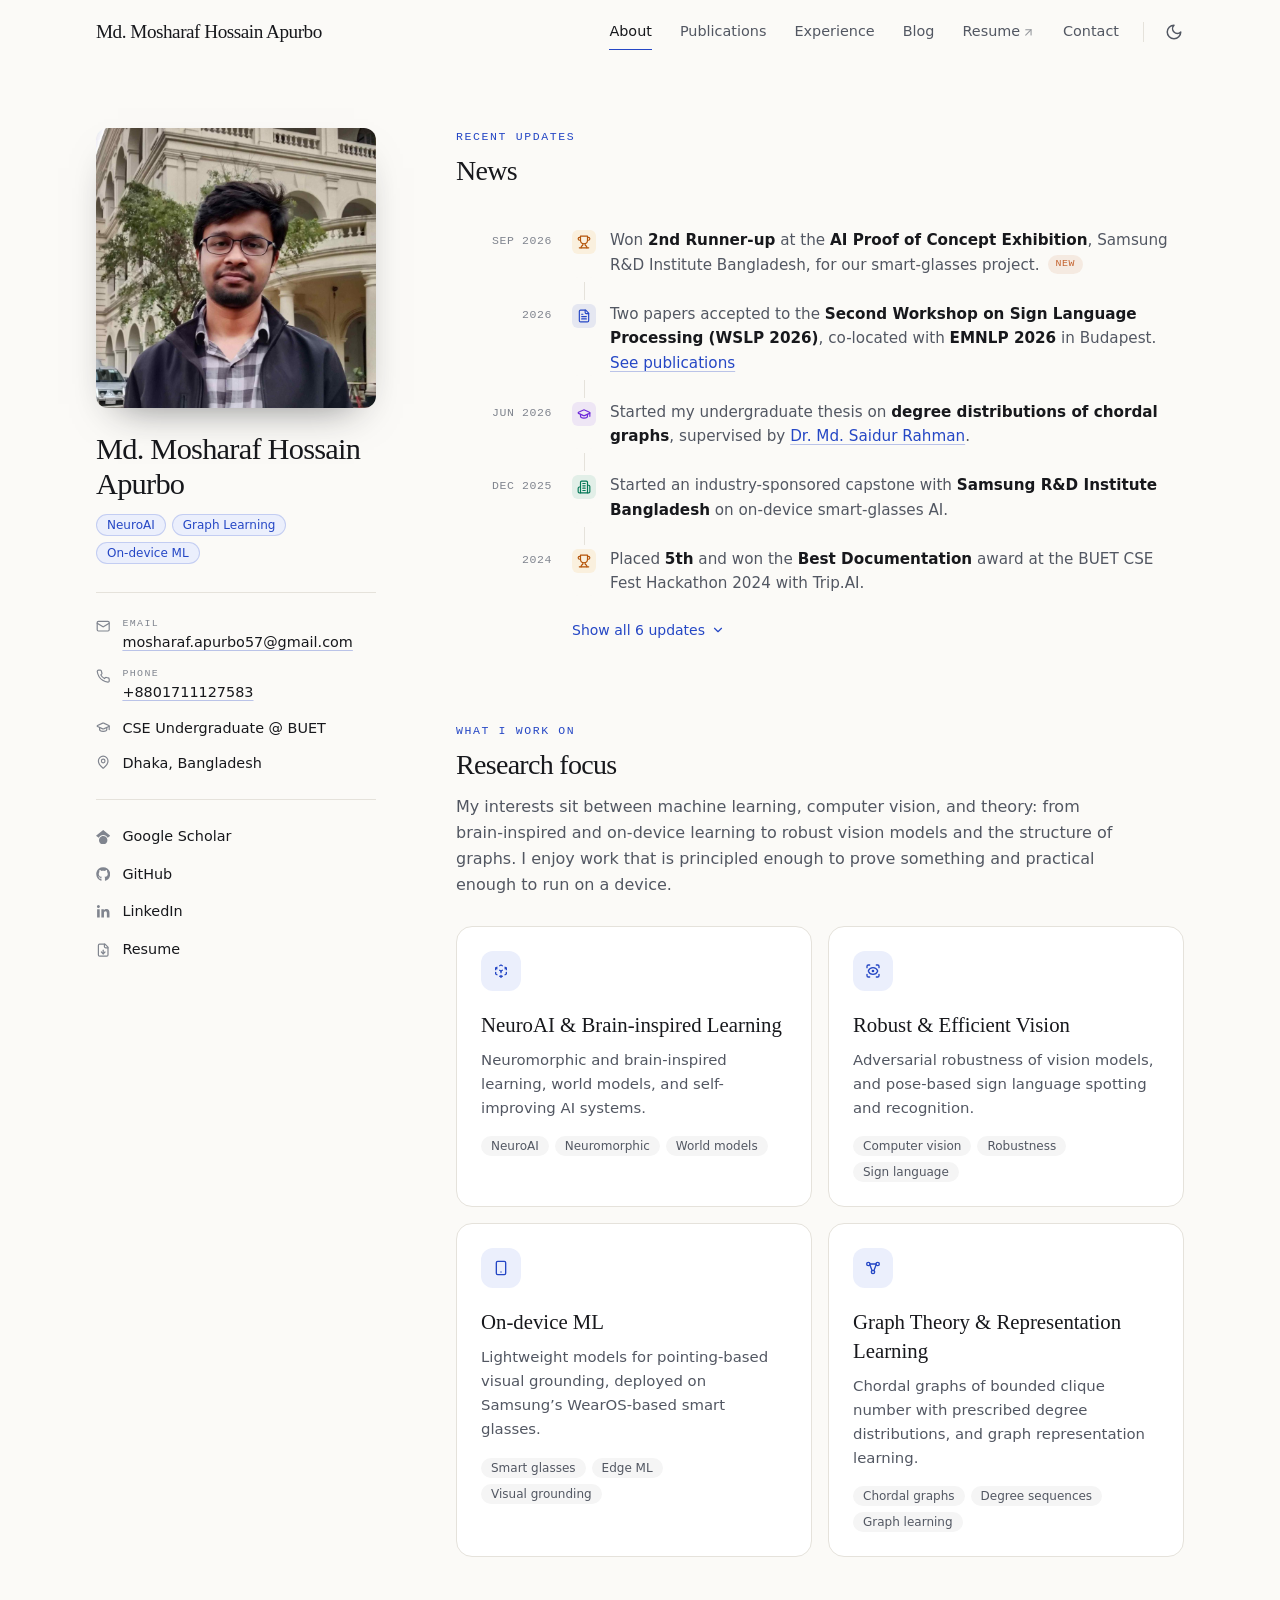
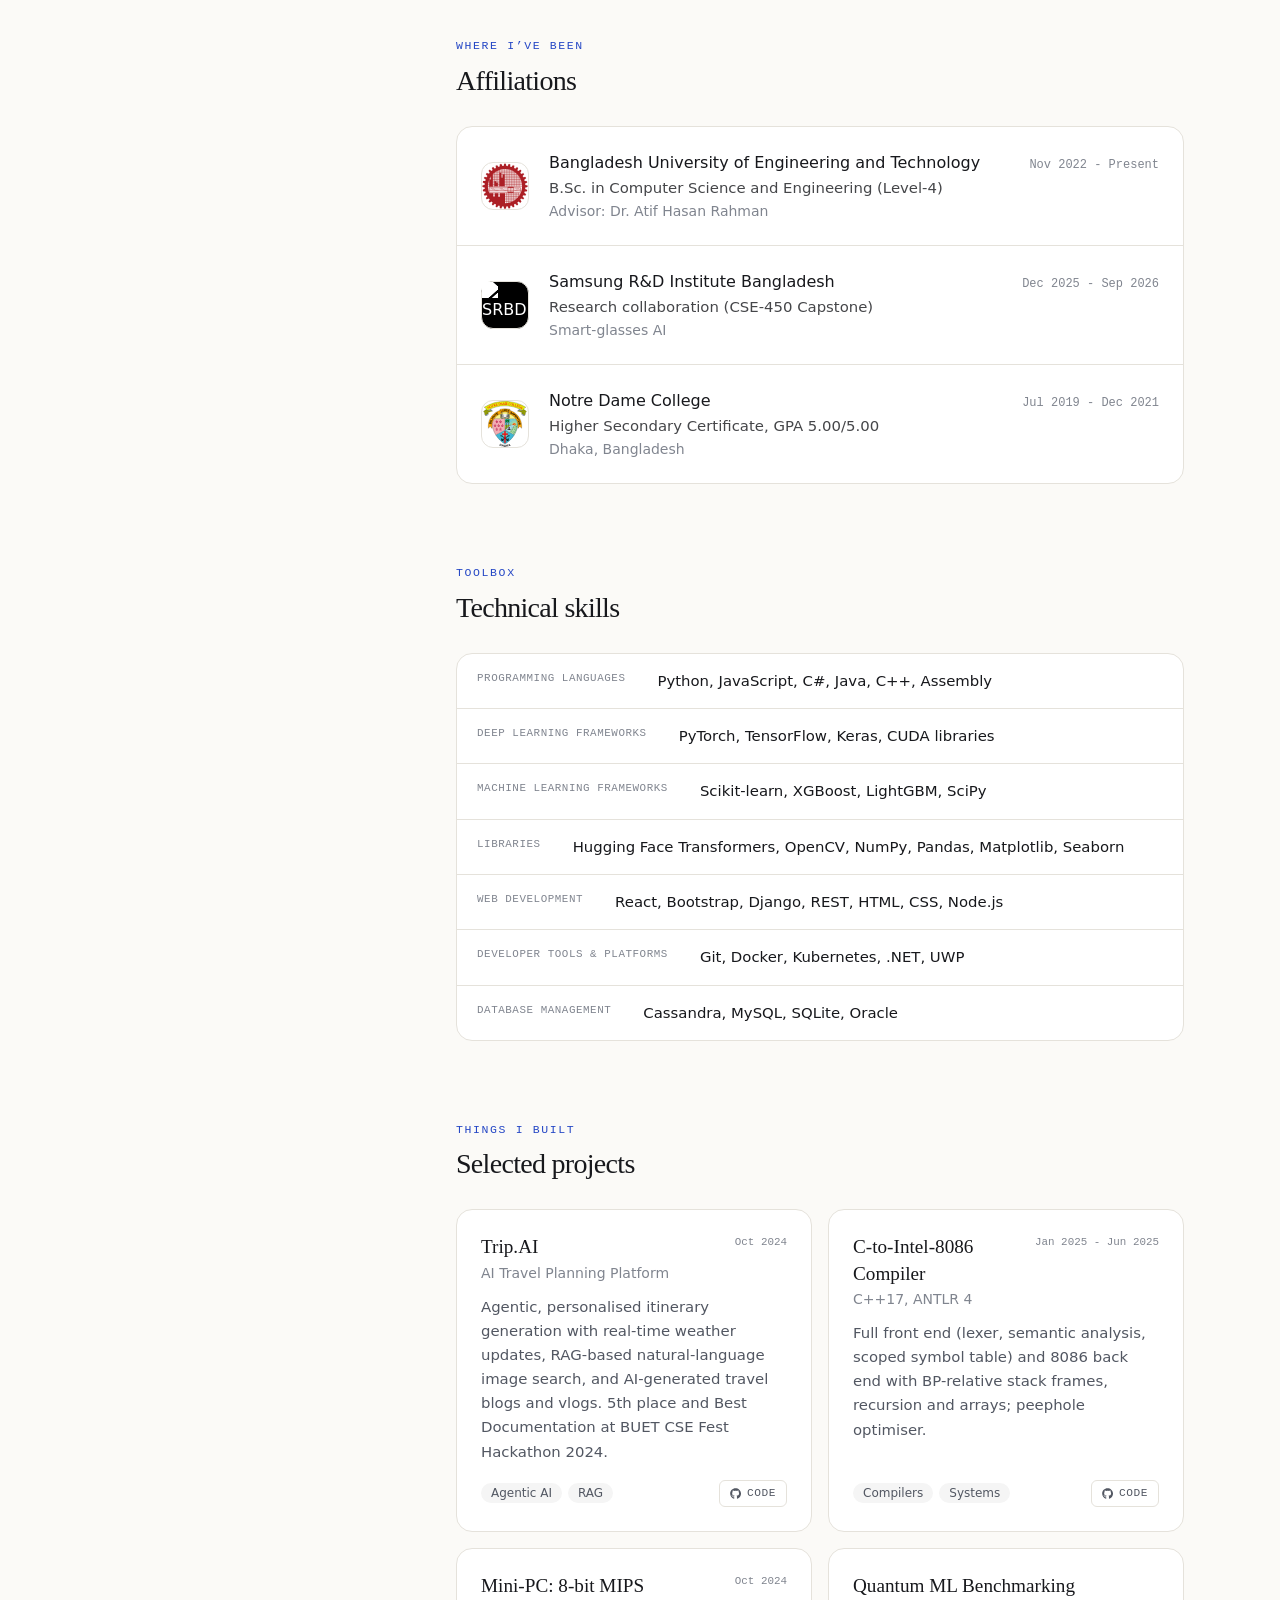
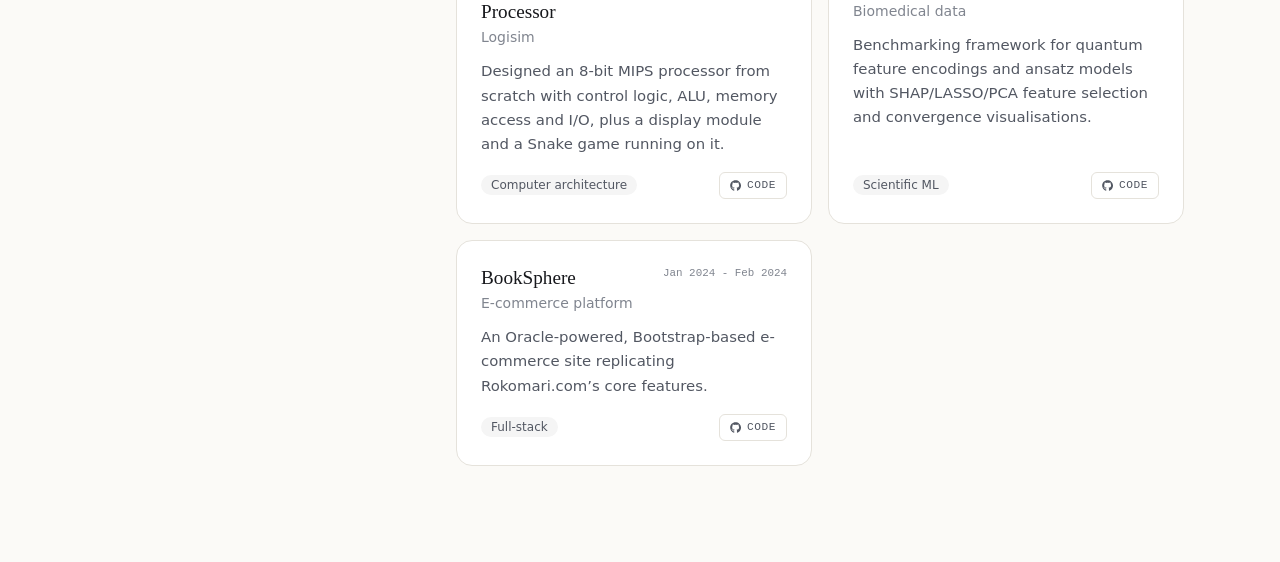
==== commit 3fbbfbba: "feat: white-on-black Samsung wordmark logo Co-Authored-By: Claude Sonnet 5.5 <noreply@anthropic.com>" ====
--- a/about/index.html
+++ b/about/index.html
@@ -22,7 +22,7 @@
 </head>
 <body class="flex min-h-screen flex-col">
 <header data-site-header class="sticky top-0 z-50 transition-[background-color,box-shadow] duration-300 bg-paper/0"><nav class="container-page flex h-16 items-center justify-between gap-6"><a class="font-serif text-[1.2rem] font-medium tracking-tight text-ink transition-colors hover:text-accent" href="../">Md. Mosharaf Hossain Apurbo</a><div class="hidden items-center gap-3 md:flex"><ul class="flex items-center gap-1"><li><a href="../about/" aria-current="page" class="group relative inline-flex items-center gap-0.5 rounded-full px-3 py-1.5 text-[0.9rem] transition-colors text-ink">About<span class="absolute inset-x-3 -bottom-px h-px origin-left bg-accent transition-transform duration-300 scale-x-100"></span></a></li><li><a href="../publications/" class="group relative inline-flex items-center gap-0.5 rounded-full px-3 py-1.5 text-[0.9rem] transition-colors text-muted hover:text-ink">Publications<span class="absolute inset-x-3 -bottom-px h-px origin-left bg-accent transition-transform duration-300 scale-x-0 group-hover:scale-x-100 group-hover:bg-ink/30"></span></a></li><li><a href="../experience/" class="group relative inline-flex items-center gap-0.5 rounded-full px-3 py-1.5 text-[0.9rem] transition-colors text-muted hover:text-ink">Experience<span class="absolute inset-x-3 -bottom-px h-px origin-left bg-accent transition-transform duration-300 scale-x-0 group-hover:scale-x-100 group-hover:bg-ink/30"></span></a></li><li><a href="../blog/" class="group relative inline-flex items-center gap-0.5 rounded-full px-3 py-1.5 text-[0.9rem] transition-colors text-muted hover:text-ink">Blog<span class="absolute inset-x-3 -bottom-px h-px origin-left bg-accent transition-transform duration-300 scale-x-0 group-hover:scale-x-100 group-hover:bg-ink/30"></span></a></li><li><a href="../assets/cv/Apurbo-CV.pdf" target="_blank" rel="noreferrer" class="group relative inline-flex items-center gap-0.5 rounded-full px-3 py-1.5 text-[0.9rem] transition-colors text-muted hover:text-ink">Resume<span class="text-[0.8rem] opacity-60 transition-transform group-hover:-translate-y-px group-hover:translate-x-px"><svg stroke="currentColor" fill="none" stroke-width="2" viewBox="0 0 24 24" stroke-linecap="round" stroke-linejoin="round" height="1em" width="1em" xmlns="http://www.w3.org/2000/svg"><path d="M7 7h10v10"></path><path d="M7 17 17 7"></path></svg></span><span class="absolute inset-x-3 -bottom-px h-px origin-left bg-accent transition-transform duration-300 scale-x-0 group-hover:scale-x-100 group-hover:bg-ink/30"></span></a></li><li><a href="../contact/" class="group relative inline-flex items-center gap-0.5 rounded-full px-3 py-1.5 text-[0.9rem] transition-colors text-muted hover:text-ink">Contact<span class="absolute inset-x-3 -bottom-px h-px origin-left bg-accent transition-transform duration-300 scale-x-0 group-hover:scale-x-100 group-hover:bg-ink/30"></span></a></li></ul><span aria-hidden="true" class="h-5 w-px bg-line"></span><button type="button" data-theme-toggle aria-label="Switch to dark mode" title="Switch to dark mode" class="flex h-9 w-9 items-center justify-center rounded-full text-muted transition-colors hover:bg-ink/5 hover:text-ink -mr-2"><span class="h-[18px] w-[18px]"></span></button></div><div class="-mr-2 flex items-center gap-1 md:hidden"><button type="button" data-theme-toggle aria-label="Switch to dark mode" title="Switch to dark mode" class="flex h-9 w-9 items-center justify-center rounded-full text-muted transition-colors hover:bg-ink/5 hover:text-ink "><span class="h-[18px] w-[18px]"></span></button><button type="button" data-menu-toggle class="rounded-full p-2 text-ink transition-colors hover:bg-ink/5" aria-label="Open menu" aria-expanded="false"><svg stroke="currentColor" fill="none" stroke-width="2" viewBox="0 0 24 24" stroke-linecap="round" stroke-linejoin="round" height="22" width="22" xmlns="http://www.w3.org/2000/svg"><line x1="4" x2="20" y1="12" y2="12"></line><line x1="4" x2="20" y1="6" y2="6"></line><line x1="4" x2="20" y1="18" y2="18"></line></svg></button></div></nav><div data-mobile-menu hidden class="border-t border-line md:hidden"><ul class="container-page flex flex-col py-3"><li><a href="../about/" class="flex items-center justify-between rounded-lg px-2 py-3 text-base font-medium text-accent">About</a></li><li><a href="../publications/" class="flex items-center justify-between rounded-lg px-2 py-3 text-base text-ink">Publications</a></li><li><a href="../experience/" class="flex items-center justify-between rounded-lg px-2 py-3 text-base text-ink">Experience</a></li><li><a href="../blog/" class="flex items-center justify-between rounded-lg px-2 py-3 text-base text-ink">Blog</a></li><li><a href="../assets/cv/Apurbo-CV.pdf" target="_blank" rel="noreferrer" class="flex items-center justify-between rounded-lg px-2 py-3 text-base text-ink">Resume<span class="text-faint"><svg stroke="currentColor" fill="none" stroke-width="2" viewBox="0 0 24 24" stroke-linecap="round" stroke-linejoin="round" height="1em" width="1em" xmlns="http://www.w3.org/2000/svg"><path d="M7 7h10v10"></path><path d="M7 17 17 7"></path></svg></span></a></li><li><a href="../contact/" class="flex items-center justify-between rounded-lg px-2 py-3 text-base text-ink">Contact</a></li></ul></div></header>
-<main class="flex-1"><div class="container-page pb-24 pt-10 lg:pt-16"><div class="grid gap-14 lg:grid-cols-[17.5rem_1fr] lg:gap-20"><aside class="rise lg:sticky lg:top-24 lg:self-start"><div><div class="flex items-center gap-5 lg:block"><div class="relative w-28 shrink-0 sm:w-36 lg:w-full"><img alt="Portrait of Md. Mosharaf Hossain Apurbo" fetchpriority="high" width="800" height="800" decoding="async" class="aspect-square w-full rounded-xl object-cover shadow-[0_18px_40px_-22px_rgba(23,24,28,0.6)]" src="../assets/img/profile.jpg"></div><div class="lg:mt-6"><h1 class="font-serif text-[1.65rem] font-medium leading-[1.15] tracking-tight text-ink sm:text-[1.9rem]">Md. Mosharaf Hossain Apurbo</h1><ul class="mt-3 flex flex-wrap gap-1.5"><li class="rounded-full border border-accent/20 bg-accent-soft px-2.5 py-0.5 text-xs font-medium text-accent">NeuroAI</li><li class="rounded-full border border-accent/20 bg-accent-soft px-2.5 py-0.5 text-xs font-medium text-accent">Graph Learning</li><li class="rounded-full border border-accent/20 bg-accent-soft px-2.5 py-0.5 text-xs font-medium text-accent">On-device ML</li></ul></div></div><ul class="mt-7 space-y-3.5 border-t border-line pt-6 text-[0.9rem]"><li class="flex gap-3"><span class="mt-0.5 text-faint"><svg stroke="currentColor" fill="none" stroke-width="2" viewBox="0 0 24 24" stroke-linecap="round" stroke-linejoin="round" height="1em" width="1em" xmlns="http://www.w3.org/2000/svg"><rect width="20" height="16" x="2" y="4" rx="2"></rect><path d="m22 7-8.97 5.7a1.94 1.94 0 0 1-2.06 0L2 7"></path></svg></span><div class="min-w-0"><p class="font-mono text-[0.62rem] uppercase tracking-[0.14em] text-faint">Email</p><a href="mailto:mosharaf.apurbo57@gmail.com" class="link-underline break-all text-ink">mosharaf.apurbo57@gmail.com</a></div></li><li class="flex gap-3"><span class="mt-0.5 text-faint"><svg stroke="currentColor" fill="none" stroke-width="2" viewBox="0 0 24 24" stroke-linecap="round" stroke-linejoin="round" height="1em" width="1em" xmlns="http://www.w3.org/2000/svg"><path d="M22 16.92v3a2 2 0 0 1-2.18 2 19.79 19.79 0 0 1-8.63-3.07 19.5 19.5 0 0 1-6-6 19.79 19.79 0 0 1-3.07-8.67A2 2 0 0 1 4.11 2h3a2 2 0 0 1 2 1.72 12.84 12.84 0 0 0 .7 2.81 2 2 0 0 1-.45 2.11L8.09 9.91a16 16 0 0 0 6 6l1.27-1.27a2 2 0 0 1 2.11-.45 12.84 12.84 0 0 0 2.81.7A2 2 0 0 1 22 16.92z"></path></svg></span><div class="min-w-0"><p class="font-mono text-[0.62rem] uppercase tracking-[0.14em] text-faint">Phone</p><a href="tel:+8801711127583" class="link-underline text-ink">+8801711127583</a></div></li><li class="flex gap-3"><span class="mt-0.5 text-faint"><svg stroke="currentColor" fill="none" stroke-width="2" viewBox="0 0 24 24" stroke-linecap="round" stroke-linejoin="round" height="1em" width="1em" xmlns="http://www.w3.org/2000/svg"><path d="M21.42 10.922a1 1 0 0 0-.019-1.838L12.83 5.18a2 2 0 0 0-1.66 0L2.6 9.08a1 1 0 0 0 0 1.832l8.57 3.908a2 2 0 0 0 1.66 0z"></path><path d="M22 10v6"></path><path d="M6 12.5V16a6 3 0 0 0 12 0v-3.5"></path></svg></span><div class="min-w-0"><span class="text-ink">CSE Undergraduate @ BUET</span></div></li><li class="flex gap-3"><span class="mt-0.5 text-faint"><svg stroke="currentColor" fill="none" stroke-width="2" viewBox="0 0 24 24" stroke-linecap="round" stroke-linejoin="round" height="1em" width="1em" xmlns="http://www.w3.org/2000/svg"><path d="M20 10c0 4.993-5.539 10.193-7.399 11.799a1 1 0 0 1-1.202 0C9.539 20.193 4 14.993 4 10a8 8 0 0 1 16 0"></path><circle cx="12" cy="10" r="3"></circle></svg></span><div class="min-w-0"><span class="text-ink">Dhaka, Bangladesh</span></div></li></ul><ul class="mt-6 space-y-1 border-t border-line pt-5"><li><a href="https://scholar.google.com/citations?hl=en&user=VNq_d8EAAAAJ" target="_blank" rel="noreferrer" class="group -mx-2 flex items-center gap-3 rounded-lg px-2 py-1.5 text-[0.9rem] text-ink transition-colors hover:bg-ink/[0.04] hover:text-accent"><span class="text-faint group-hover:text-accent"><svg stroke="currentColor" fill="currentColor" stroke-width="0" viewBox="0 0 512 512" height="1em" width="1em" xmlns="http://www.w3.org/2000/svg"><path d="M390.9 298.5c0 0 0 .1 .1 .1c9.2 19.4 14.4 41.1 14.4 64C405.3 445.1 338.5 512 256 512s-149.3-66.9-149.3-149.3c0-22.9 5.2-44.6 14.4-64h0c1.7-3.6 3.6-7.2 5.6-10.7c4.4-7.6 9.4-14.7 15-21.3c27.4-32.6 68.5-53.3 114.4-53.3c33.6 0 64.6 11.1 89.6 29.9c9.1 6.9 17.4 14.7 24.8 23.5c5.6 6.6 10.6 13.8 15 21.3c2 3.4 3.8 7 5.5 10.5zm26.4-18.8c-30.1-58.4-91-98.4-161.3-98.4s-131.2 40-161.3 98.4L0 202.7 256 0 512 202.7l-94.7 77.1z"></path></svg></span>Google Scholar<span class="ml-auto text-faint opacity-0 transition-opacity group-hover:opacity-100"><svg stroke="currentColor" fill="none" stroke-width="2" viewBox="0 0 24 24" stroke-linecap="round" stroke-linejoin="round" height="1em" width="1em" xmlns="http://www.w3.org/2000/svg"><path d="M7 7h10v10"></path><path d="M7 17 17 7"></path></svg></span></a></li><li><a href="https://github.com/Apurbo5057" target="_blank" rel="noreferrer" class="group -mx-2 flex items-center gap-3 rounded-lg px-2 py-1.5 text-[0.9rem] text-ink transition-colors hover:bg-ink/[0.04] hover:text-accent"><span class="text-faint group-hover:text-accent"><svg stroke="currentColor" fill="currentColor" stroke-width="0" viewBox="0 0 496 512" height="1em" width="1em" xmlns="http://www.w3.org/2000/svg"><path d="M165.9 397.4c0 2-2.3 3.6-5.2 3.6-3.3.3-5.6-1.3-5.6-3.6 0-2 2.3-3.6 5.2-3.6 3-.3 5.6 1.3 5.6 3.6zm-31.1-4.5c-.7 2 1.3 4.3 4.3 4.9 2.6 1 5.6 0 6.2-2s-1.3-4.3-4.3-5.2c-2.6-.7-5.5.3-6.2 2.3zm44.2-1.7c-2.9.7-4.9 2.6-4.6 4.9.3 2 2.9 3.3 5.9 2.6 2.9-.7 4.9-2.6 4.6-4.6-.3-1.9-3-3.2-5.9-2.9zM244.8 8C106.1 8 0 113.3 0 252c0 110.9 69.8 205.8 169.5 239.2 12.8 2.3 17.3-5.6 17.3-12.1 0-6.2-.3-40.4-.3-61.4 0 0-70 15-84.7-29.8 0 0-11.4-29.1-27.8-36.6 0 0-22.9-15.7 1.6-15.4 0 0 24.9 2 38.6 25.8 21.9 38.6 58.6 27.5 72.9 20.9 2.3-16 8.8-27.1 16-33.7-55.9-6.2-112.3-14.3-112.3-110.5 0-27.5 7.6-41.3 23.6-58.9-2.6-6.5-11.1-33.3 2.6-67.9 20.9-6.5 69 27 69 27 20-5.6 41.5-8.5 62.8-8.5s42.8 2.9 62.8 8.5c0 0 48.1-33.6 69-27 13.7 34.7 5.2 61.4 2.6 67.9 16 17.7 25.8 31.5 25.8 58.9 0 96.5-58.9 104.2-114.8 110.5 9.2 7.9 17 22.9 17 46.4 0 33.7-.3 75.4-.3 83.6 0 6.5 4.6 14.4 17.3 12.1C428.2 457.8 496 362.9 496 252 496 113.3 383.5 8 244.8 8zM97.2 352.9c-1.3 1-1 3.3.7 5.2 1.6 1.6 3.9 2.3 5.2 1 1.3-1 1-3.3-.7-5.2-1.6-1.6-3.9-2.3-5.2-1zm-10.8-8.1c-.7 1.3.3 2.9 2.3 3.9 1.6 1 3.6.7 4.3-.7.7-1.3-.3-2.9-2.3-3.9-2-.6-3.6-.3-4.3.7zm32.4 35.6c-1.6 1.3-1 4.3 1.3 6.2 2.3 2.3 5.2 2.6 6.5 1 1.3-1.3.7-4.3-1.3-6.2-2.2-2.3-5.2-2.6-6.5-1zm-11.4-14.7c-1.6 1-1.6 3.6 0 5.9 1.6 2.3 4.3 3.3 5.6 2.3 1.6-1.3 1.6-3.9 0-6.2-1.4-2.3-4-3.3-5.6-2.3z"></path></svg></span>GitHub<span class="ml-auto text-faint opacity-0 transition-opacity group-hover:opacity-100"><svg stroke="currentColor" fill="none" stroke-width="2" viewBox="0 0 24 24" stroke-linecap="round" stroke-linejoin="round" height="1em" width="1em" xmlns="http://www.w3.org/2000/svg"><path d="M7 7h10v10"></path><path d="M7 17 17 7"></path></svg></span></a></li><li><a href="https://www.linkedin.com/in/m-a-hossain-884aa52a0/" target="_blank" rel="noreferrer" class="group -mx-2 flex items-center gap-3 rounded-lg px-2 py-1.5 text-[0.9rem] text-ink transition-colors hover:bg-ink/[0.04] hover:text-accent"><span class="text-faint group-hover:text-accent"><svg stroke="currentColor" fill="currentColor" stroke-width="0" viewBox="0 0 448 512" height="1em" width="1em" xmlns="http://www.w3.org/2000/svg"><path d="M100.28 448H7.4V148.9h92.88zM53.79 108.1C24.09 108.1 0 83.5 0 53.8a53.79 53.79 0 0 1 107.58 0c0 29.7-24.1 54.3-53.79 54.3zM447.9 448h-92.68V302.4c0-34.7-.7-79.2-48.29-79.2-48.29 0-55.69 37.7-55.69 76.7V448h-92.78V148.9h89.08v40.8h1.3c12.4-23.5 42.69-48.3 87.88-48.3 94 0 111.28 61.9 111.28 142.3V448z"></path></svg></span>LinkedIn<span class="ml-auto text-faint opacity-0 transition-opacity group-hover:opacity-100"><svg stroke="currentColor" fill="none" stroke-width="2" viewBox="0 0 24 24" stroke-linecap="round" stroke-linejoin="round" height="1em" width="1em" xmlns="http://www.w3.org/2000/svg"><path d="M7 7h10v10"></path><path d="M7 17 17 7"></path></svg></span></a></li><li><a href="../assets/cv/Apurbo-CV.pdf" target="_blank" rel="noreferrer" class="group -mx-2 flex items-center gap-3 rounded-lg px-2 py-1.5 text-[0.9rem] text-ink transition-colors hover:bg-ink/[0.04] hover:text-accent"><span class="text-faint group-hover:text-accent"><svg stroke="currentColor" fill="none" stroke-width="2" viewBox="0 0 24 24" stroke-linecap="round" stroke-linejoin="round" height="1em" width="1em" xmlns="http://www.w3.org/2000/svg"><path d="M15 2H6a2 2 0 0 0-2 2v16a2 2 0 0 0 2 2h12a2 2 0 0 0 2-2V7Z"></path><path d="M14 2v4a2 2 0 0 0 2 2h4"></path><path d="M12 18v-6"></path><path d="m9 15 3 3 3-3"></path></svg></span>Resume<span class="ml-auto text-faint opacity-0 transition-opacity group-hover:opacity-100"><svg stroke="currentColor" fill="none" stroke-width="2" viewBox="0 0 24 24" stroke-linecap="round" stroke-linejoin="round" height="1em" width="1em" xmlns="http://www.w3.org/2000/svg"><path d="M7 7h10v10"></path><path d="M7 17 17 7"></path></svg></span></a></li></ul></div></aside><div class="min-w-0 space-y-20"><section id="news" class="rise" style="animation-delay:80ms"><div class="mb-7 "><p class="eyebrow mb-2">Recent updates</p><h2 class="section-title">News</h2></div><div><ol class="relative"><span aria-hidden="true" class="absolute bottom-3 left-[calc(8rem-0.5px)] top-3 hidden w-px bg-line sm:block"></span><li data-news-item class="relative grid grid-cols-1 gap-1 py-3 sm:grid-cols-[6rem_1fr] sm:gap-5"><time class="pt-1 font-mono text-[0.72rem] uppercase tracking-wider text-faint sm:text-right">Sep 2026</time><div class="flex gap-3.5"><span class="relative mt-0.5 shrink-0 rounded-md bg-paper ring-4 ring-paper" title="Award"><span class="flex h-6 w-6 items-center justify-center rounded-md bg-amber-500/10 text-amber-700 dark:text-amber-400"><svg stroke="currentColor" fill="none" stroke-width="2" viewBox="0 0 24 24" stroke-linecap="round" stroke-linejoin="round" height="14" width="14" xmlns="http://www.w3.org/2000/svg"><path d="M6 9H4.5a2.5 2.5 0 0 1 0-5H6"></path><path d="M18 9h1.5a2.5 2.5 0 0 0 0-5H18"></path><path d="M4 22h16"></path><path d="M10 14.66V17c0 .55-.47.98-.97 1.21C7.85 18.75 7 20.24 7 22"></path><path d="M14 14.66V17c0 .55.47.98.97 1.21C16.15 18.75 17 20.24 17 22"></path><path d="M18 2H6v7a6 6 0 0 0 12 0V2Z"></path></svg></span></span><p class="text-[0.95rem] leading-relaxed text-muted">Won <strong class="font-semibold text-ink">2nd Runner-up</strong> at the <strong class="font-semibold text-ink">AI Proof of Concept Exhibition</strong>, Samsung R&amp;D Institute Bangladesh, for our smart-glasses project.<span class="ml-2 inline-flex -translate-y-px rounded-full bg-warm/10 px-2 py-px align-middle font-mono text-[0.62rem] font-medium uppercase tracking-wider text-warm">New</span></p></div></li><li data-news-item class="relative grid grid-cols-1 gap-1 py-3 sm:grid-cols-[6rem_1fr] sm:gap-5"><time class="pt-1 font-mono text-[0.72rem] uppercase tracking-wider text-faint sm:text-right">2026</time><div class="flex gap-3.5"><span class="relative mt-0.5 shrink-0 rounded-md bg-paper ring-4 ring-paper" title="Paper"><span class="flex h-6 w-6 items-center justify-center rounded-md bg-accent/10 text-accent"><svg stroke="currentColor" fill="none" stroke-width="2" viewBox="0 0 24 24" stroke-linecap="round" stroke-linejoin="round" height="14" width="14" xmlns="http://www.w3.org/2000/svg"><path d="M15 2H6a2 2 0 0 0-2 2v16a2 2 0 0 0 2 2h12a2 2 0 0 0 2-2V7Z"></path><path d="M14 2v4a2 2 0 0 0 2 2h4"></path><path d="M10 9H8"></path><path d="M16 13H8"></path><path d="M16 17H8"></path></svg></span></span><p class="text-[0.95rem] leading-relaxed text-muted">Two papers accepted to the <strong class="font-semibold text-ink">Second Workshop on Sign Language Processing (WSLP 2026)</strong>, co-located with <strong class="font-semibold text-ink">EMNLP 2026</strong> in Budapest. <a class="link-underline font-medium text-accent" href="../publications/">See publications</a></p></div></li><li data-news-item class="relative grid grid-cols-1 gap-1 py-3 sm:grid-cols-[6rem_1fr] sm:gap-5"><time class="pt-1 font-mono text-[0.72rem] uppercase tracking-wider text-faint sm:text-right">Jun 2026</time><div class="flex gap-3.5"><span class="relative mt-0.5 shrink-0 rounded-md bg-paper ring-4 ring-paper" title="Milestone"><span class="flex h-6 w-6 items-center justify-center rounded-md bg-violet-600/10 text-violet-700 dark:bg-violet-400/10 dark:text-violet-400"><svg stroke="currentColor" fill="none" stroke-width="2" viewBox="0 0 24 24" stroke-linecap="round" stroke-linejoin="round" height="14" width="14" xmlns="http://www.w3.org/2000/svg"><path d="M21.42 10.922a1 1 0 0 0-.019-1.838L12.83 5.18a2 2 0 0 0-1.66 0L2.6 9.08a1 1 0 0 0 0 1.832l8.57 3.908a2 2 0 0 0 1.66 0z"></path><path d="M22 10v6"></path><path d="M6 12.5V16a6 3 0 0 0 12 0v-3.5"></path></svg></span></span><p class="text-[0.95rem] leading-relaxed text-muted">Started my undergraduate thesis on <strong class="font-semibold text-ink">degree distributions of chordal graphs</strong>, supervised by <a class="link-underline font-medium text-accent" target="_blank" rel="noreferrer" href="https://saidurrahman.buet.ac.bd/">Dr. Md. Saidur Rahman</a>.</p></div></li><li data-news-item class="relative grid grid-cols-1 gap-1 py-3 sm:grid-cols-[6rem_1fr] sm:gap-5"><time class="pt-1 font-mono text-[0.72rem] uppercase tracking-wider text-faint sm:text-right">Dec 2025</time><div class="flex gap-3.5"><span class="relative mt-0.5 shrink-0 rounded-md bg-paper ring-4 ring-paper" title="Career"><span class="flex h-6 w-6 items-center justify-center rounded-md bg-emerald-600/10 text-emerald-700 dark:bg-emerald-400/10 dark:text-emerald-400"><svg stroke="currentColor" fill="none" stroke-width="2" viewBox="0 0 24 24" stroke-linecap="round" stroke-linejoin="round" height="14" width="14" xmlns="http://www.w3.org/2000/svg"><path d="M6 22V4a2 2 0 0 1 2-2h8a2 2 0 0 1 2 2v18Z"></path><path d="M6 12H4a2 2 0 0 0-2 2v6a2 2 0 0 0 2 2h2"></path><path d="M18 9h2a2 2 0 0 1 2 2v9a2 2 0 0 1-2 2h-2"></path><path d="M10 6h4"></path><path d="M10 10h4"></path><path d="M10 14h4"></path><path d="M10 18h4"></path></svg></span></span><p class="text-[0.95rem] leading-relaxed text-muted">Started an industry-sponsored capstone with <strong class="font-semibold text-ink">Samsung R&amp;D Institute Bangladesh</strong> on on-device smart-glasses AI.</p></div></li><li data-news-item class="relative grid grid-cols-1 gap-1 py-3 sm:grid-cols-[6rem_1fr] sm:gap-5"><time class="pt-1 font-mono text-[0.72rem] uppercase tracking-wider text-faint sm:text-right">2024</time><div class="flex gap-3.5"><span class="relative mt-0.5 shrink-0 rounded-md bg-paper ring-4 ring-paper" title="Award"><span class="flex h-6 w-6 items-center justify-center rounded-md bg-amber-500/10 text-amber-700 dark:text-amber-400"><svg stroke="currentColor" fill="none" stroke-width="2" viewBox="0 0 24 24" stroke-linecap="round" stroke-linejoin="round" height="14" width="14" xmlns="http://www.w3.org/2000/svg"><path d="M6 9H4.5a2.5 2.5 0 0 1 0-5H6"></path><path d="M18 9h1.5a2.5 2.5 0 0 0 0-5H18"></path><path d="M4 22h16"></path><path d="M10 14.66V17c0 .55-.47.98-.97 1.21C7.85 18.75 7 20.24 7 22"></path><path d="M14 14.66V17c0 .55.47.98.97 1.21C16.15 18.75 17 20.24 17 22"></path><path d="M18 2H6v7a6 6 0 0 0 12 0V2Z"></path></svg></span></span><p class="text-[0.95rem] leading-relaxed text-muted">Placed <strong class="font-semibold text-ink">5th</strong> and won the <strong class="font-semibold text-ink">Best Documentation</strong> award at the BUET CSE Fest Hackathon 2024 with Trip.AI.</p></div></li><li data-news-item hidden class="relative grid grid-cols-1 gap-1 py-3 sm:grid-cols-[6rem_1fr] sm:gap-5"><time class="pt-1 font-mono text-[0.72rem] uppercase tracking-wider text-faint sm:text-right">Nov 2022</time><div class="flex gap-3.5"><span class="relative mt-0.5 shrink-0 rounded-md bg-paper ring-4 ring-paper" title="Milestone"><span class="flex h-6 w-6 items-center justify-center rounded-md bg-violet-600/10 text-violet-700 dark:bg-violet-400/10 dark:text-violet-400"><svg stroke="currentColor" fill="none" stroke-width="2" viewBox="0 0 24 24" stroke-linecap="round" stroke-linejoin="round" height="14" width="14" xmlns="http://www.w3.org/2000/svg"><path d="M21.42 10.922a1 1 0 0 0-.019-1.838L12.83 5.18a2 2 0 0 0-1.66 0L2.6 9.08a1 1 0 0 0 0 1.832l8.57 3.908a2 2 0 0 0 1.66 0z"></path><path d="M22 10v6"></path><path d="M6 12.5V16a6 3 0 0 0 12 0v-3.5"></path></svg></span></span><p class="text-[0.95rem] leading-relaxed text-muted">Began my B.Sc. in Computer Science and Engineering at <strong class="font-semibold text-ink">BUET</strong>.</p></div></li></ol><button type="button" data-news-more class="mt-3 inline-flex items-center gap-1.5 text-sm font-medium text-accent transition-colors hover:text-ink sm:ml-[7.25rem]"><span data-news-more-label>Show all 6 updates</span><svg stroke="currentColor" fill="none" stroke-width="2" viewBox="0 0 24 24" stroke-linecap="round" stroke-linejoin="round" height="1em" width="1em" xmlns="http://www.w3.org/2000/svg"><path d="m6 9 6 6 6-6"></path></svg></button></div></section><section id="research"><div class="mb-7 "><p class="eyebrow mb-2">What I work on</p><h2 class="section-title">Research focus</h2><p class="mt-3 max-w-2xl leading-relaxed text-muted">My interests sit between machine learning, computer vision, and theory: from brain-inspired and on-device learning to robust vision models and the structure of graphs. I enjoy work that is principled enough to prove something and practical enough to run on a device.</p></div><div class="grid gap-4 sm:grid-cols-2"><article class="card group p-6 transition-all duration-300 hover:-translate-y-0.5 hover:border-accent/30 hover:shadow-[0_12px_30px_-18px_rgba(37,71,197,0.45)]"><span class="flex h-10 w-10 items-center justify-center rounded-xl bg-accent-soft text-accent transition-colors group-hover:bg-accent group-hover:text-white dark:group-hover:text-paper"><svg stroke="currentColor" fill="none" stroke-width="2" viewBox="0 0 24 24" stroke-linecap="round" stroke-linejoin="round" height="1em" width="1em" xmlns="http://www.w3.org/2000/svg"><path d="M6 17.6l-2 -1.1v-2.5"></path><path d="M4 10v-2.5l2 -1.1"></path><path d="M10 4.1l2 -1.1l2 1.1"></path><path d="M18 6.4l2 1.1v2.5"></path><path d="M20 14v2.5l-2 1.12"></path><path d="M14 19.9l-2 1.1l-2 -1.1"></path><path d="M12 12l2 -1.1"></path><path d="M18 8.6l2 -1.1"></path><path d="M12 12l0 2.5"></path><path d="M12 18.5l0 2.5"></path><path d="M12 12l-2 -1.12"></path><path d="M6 8.6l-2 -1.1"></path></svg></span><h3 class="mt-5 font-serif text-[1.3rem] font-medium leading-snug text-ink">NeuroAI &amp; Brain-inspired Learning</h3><p class="mt-2 text-[0.93rem] leading-relaxed text-muted">Neuromorphic and brain-inspired learning, world models, and self-improving AI systems.</p><div class="mt-4 flex flex-wrap gap-1.5"><span class="tag">NeuroAI</span><span class="tag">Neuromorphic</span><span class="tag">World models</span></div></article><article class="card group p-6 transition-all duration-300 hover:-translate-y-0.5 hover:border-accent/30 hover:shadow-[0_12px_30px_-18px_rgba(37,71,197,0.45)]"><span class="flex h-10 w-10 items-center justify-center rounded-xl bg-accent-soft text-accent transition-colors group-hover:bg-accent group-hover:text-white dark:group-hover:text-paper"><svg stroke="currentColor" fill="none" stroke-width="2" viewBox="0 0 24 24" stroke-linecap="round" stroke-linejoin="round" height="1em" width="1em" xmlns="http://www.w3.org/2000/svg"><path d="M3 7V5a2 2 0 0 1 2-2h2"></path><path d="M17 3h2a2 2 0 0 1 2 2v2"></path><path d="M21 17v2a2 2 0 0 1-2 2h-2"></path><path d="M7 21H5a2 2 0 0 1-2-2v-2"></path><circle cx="12" cy="12" r="1"></circle><path d="M18.944 12.33a1 1 0 0 0 0-.66 7.5 7.5 0 0 0-13.888 0 1 1 0 0 0 0 .66 7.5 7.5 0 0 0 13.888 0"></path></svg></span><h3 class="mt-5 font-serif text-[1.3rem] font-medium leading-snug text-ink">Robust &amp; Efficient Vision</h3><p class="mt-2 text-[0.93rem] leading-relaxed text-muted">Adversarial robustness of vision models, and pose-based sign language spotting and recognition.</p><div class="mt-4 flex flex-wrap gap-1.5"><span class="tag">Computer vision</span><span class="tag">Robustness</span><span class="tag">Sign language</span></div></article><article class="card group p-6 transition-all duration-300 hover:-translate-y-0.5 hover:border-accent/30 hover:shadow-[0_12px_30px_-18px_rgba(37,71,197,0.45)]"><span class="flex h-10 w-10 items-center justify-center rounded-xl bg-accent-soft text-accent transition-colors group-hover:bg-accent group-hover:text-white dark:group-hover:text-paper"><svg stroke="currentColor" fill="none" stroke-width="2" viewBox="0 0 24 24" stroke-linecap="round" stroke-linejoin="round" height="1em" width="1em" xmlns="http://www.w3.org/2000/svg"><rect width="14" height="20" x="5" y="2" rx="2" ry="2"></rect><path d="M12 18h.01"></path></svg></span><h3 class="mt-5 font-serif text-[1.3rem] font-medium leading-snug text-ink">On-device ML</h3><p class="mt-2 text-[0.93rem] leading-relaxed text-muted">Lightweight models for pointing-based visual grounding, deployed on Samsung’s WearOS-based smart glasses.</p><div class="mt-4 flex flex-wrap gap-1.5"><span class="tag">Smart glasses</span><span class="tag">Edge ML</span><span class="tag">Visual grounding</span></div></article><article class="card group p-6 transition-all duration-300 hover:-translate-y-0.5 hover:border-accent/30 hover:shadow-[0_12px_30px_-18px_rgba(37,71,197,0.45)]"><span class="flex h-10 w-10 items-center justify-center rounded-xl bg-accent-soft text-accent transition-colors group-hover:bg-accent group-hover:text-white dark:group-hover:text-paper"><svg stroke="currentColor" fill="none" stroke-width="2" viewBox="0 0 24 24" stroke-linecap="round" stroke-linejoin="round" height="1em" width="1em" xmlns="http://www.w3.org/2000/svg"><circle cx="5" cy="6" r="2.5"></circle><circle cx="19" cy="6" r="2.5"></circle><circle cx="12" cy="18" r="2.5"></circle><path d="M7.3 7.3 10.7 16"></path><path d="M16.7 7.3 13.3 16"></path><path d="M7.5 6h9"></path></svg></span><h3 class="mt-5 font-serif text-[1.3rem] font-medium leading-snug text-ink">Graph Theory &amp; Representation Learning</h3><p class="mt-2 text-[0.93rem] leading-relaxed text-muted">Chordal graphs of bounded clique number with prescribed degree distributions, and graph representation learning.</p><div class="mt-4 flex flex-wrap gap-1.5"><span class="tag">Chordal graphs</span><span class="tag">Degree sequences</span><span class="tag">Graph learning</span></div></article></div></section><section id="affiliations"><div class="mb-7 "><p class="eyebrow mb-2">Where I’ve been</p><h2 class="section-title">Affiliations</h2></div><ul class="divide-y divide-line overflow-hidden rounded-2xl border border-line bg-surface"><li><a href="https://cse.buet.ac.bd/" target="_blank" rel="noreferrer" class="group flex gap-4 p-5 transition-colors hover:bg-paper sm:items-center sm:gap-5 sm:p-6"><span class="flex h-12 w-12 shrink-0 items-center justify-center rounded-xl border border-line bg-white p-1.5"><img src="../assets/logos/buet.svg" alt="BUET logo" class="h-full w-full object-contain"></span><div class="min-w-0 flex-1"><div class="flex flex-col gap-x-4 sm:flex-row sm:items-baseline sm:justify-between"><h3 class="font-medium text-ink">Bangladesh University of Engineering and Technology</h3><span class="shrink-0 font-mono text-xs text-faint">Nov 2022 - Present</span></div><p class="mt-0.5 text-[0.93rem] text-ink/80">B.Sc. in Computer Science and Engineering (Level-4)</p><p class="mt-0.5 text-sm text-faint">Advisor: Dr. Atif Hasan Rahman</p></div></a></li><li><a href="https://research.samsung.com/srbd" target="_blank" rel="noreferrer" class="group flex gap-4 p-5 transition-colors hover:bg-paper sm:items-center sm:gap-5 sm:p-6"><span class="flex h-12 w-12 shrink-0 items-center justify-center rounded-xl border border-line bg-white p-1.5"><img src="../assets/logos/samsung.svg" alt="SRBD logo" class="h-full w-full object-contain"></span><div class="min-w-0 flex-1"><div class="flex flex-col gap-x-4 sm:flex-row sm:items-baseline sm:justify-between"><h3 class="font-medium text-ink">Samsung R&amp;D Institute Bangladesh</h3><span class="shrink-0 font-mono text-xs text-faint">Dec 2025 - Sep 2026</span></div><p class="mt-0.5 text-[0.93rem] text-ink/80">Research collaboration (CSE-450 Capstone)</p><p class="mt-0.5 text-sm text-faint">Smart-glasses AI</p></div></a></li><li><div class="flex gap-4 p-5 sm:items-center sm:gap-5 sm:p-6"><span class="flex h-12 w-12 shrink-0 items-center justify-center rounded-xl border border-line bg-white p-1.5"><img src="../assets/logos/ndc.svg" alt="NDC logo" class="h-full w-full object-contain"></span><div class="min-w-0 flex-1"><div class="flex flex-col gap-x-4 sm:flex-row sm:items-baseline sm:justify-between"><h3 class="font-medium text-ink">Notre Dame College</h3><span class="shrink-0 font-mono text-xs text-faint">Jul 2019 - Dec 2021</span></div><p class="mt-0.5 text-[0.93rem] text-ink/80">Higher Secondary Certificate, GPA 5.00/5.00</p><p class="mt-0.5 text-sm text-faint">Dhaka, Bangladesh</p></div></div></li></ul></section><section id="skills"><div class="mb-7 "><p class="eyebrow mb-2">Toolbox</p><h2 class="section-title">Technical skills</h2></div><ul class="divide-y divide-line overflow-hidden rounded-2xl border border-line bg-surface"><li class="flex flex-col gap-1 px-5 py-4 sm:flex-row sm:gap-8"><span class="shrink-0 font-mono text-[0.68rem] uppercase tracking-wider text-faint sm:w-56 sm:pt-1">Programming Languages</span><span class="text-[0.93rem] text-ink/90">Python, JavaScript, C#, Java, C++, Assembly</span></li><li class="flex flex-col gap-1 px-5 py-4 sm:flex-row sm:gap-8"><span class="shrink-0 font-mono text-[0.68rem] uppercase tracking-wider text-faint sm:w-56 sm:pt-1">Deep Learning Frameworks</span><span class="text-[0.93rem] text-ink/90">PyTorch, TensorFlow, Keras, CUDA libraries</span></li><li class="flex flex-col gap-1 px-5 py-4 sm:flex-row sm:gap-8"><span class="shrink-0 font-mono text-[0.68rem] uppercase tracking-wider text-faint sm:w-56 sm:pt-1">Machine Learning Frameworks</span><span class="text-[0.93rem] text-ink/90">Scikit-learn, XGBoost, LightGBM, SciPy</span></li><li class="flex flex-col gap-1 px-5 py-4 sm:flex-row sm:gap-8"><span class="shrink-0 font-mono text-[0.68rem] uppercase tracking-wider text-faint sm:w-56 sm:pt-1">Libraries</span><span class="text-[0.93rem] text-ink/90">Hugging Face Transformers, OpenCV, NumPy, Pandas, Matplotlib, Seaborn</span></li><li class="flex flex-col gap-1 px-5 py-4 sm:flex-row sm:gap-8"><span class="shrink-0 font-mono text-[0.68rem] uppercase tracking-wider text-faint sm:w-56 sm:pt-1">Web Development</span><span class="text-[0.93rem] text-ink/90">React, Bootstrap, Django, REST, HTML, CSS, Node.js</span></li><li class="flex flex-col gap-1 px-5 py-4 sm:flex-row sm:gap-8"><span class="shrink-0 font-mono text-[0.68rem] uppercase tracking-wider text-faint sm:w-56 sm:pt-1">Developer Tools &amp; Platforms</span><span class="text-[0.93rem] text-ink/90">Git, Docker, Kubernetes, .NET, UWP</span></li><li class="flex flex-col gap-1 px-5 py-4 sm:flex-row sm:gap-8"><span class="shrink-0 font-mono text-[0.68rem] uppercase tracking-wider text-faint sm:w-56 sm:pt-1">Database Management</span><span class="text-[0.93rem] text-ink/90">Cassandra, MySQL, SQLite, Oracle</span></li></ul></section><section id="projects"><div class="mb-7 "><p class="eyebrow mb-2">Things I built</p><h2 class="section-title">Selected projects</h2></div><div class="grid gap-4 sm:grid-cols-2"><article class="card group flex flex-col p-6 transition-all duration-300 hover:-translate-y-0.5 hover:border-accent/30"><div class="flex items-baseline justify-between gap-3"><h3 class="font-serif text-[1.2rem] font-medium leading-snug text-ink"><a href="https://github.com/Apurbo5057/Trip.AI" target="_blank" rel="noreferrer" class="transition-colors hover:text-accent">Trip.AI</a></h3><span class="shrink-0 font-mono text-[0.68rem] text-faint">Oct 2024</span></div><p class="mt-0.5 text-sm text-faint">AI Travel Planning Platform</p><p class="mt-3 flex-1 text-[0.93rem] leading-relaxed text-muted">Agentic, personalised itinerary generation with real-time weather updates, RAG-based natural-language image search, and AI-generated travel blogs and vlogs. 5th place and Best Documentation at BUET CSE Fest Hackathon 2024.</p><div class="mt-4 flex flex-wrap items-center justify-between gap-2"><div class="flex flex-wrap gap-1.5"><span class="tag">Agentic AI</span><span class="tag">RAG</span></div><a href="https://github.com/Apurbo5057/Trip.AI" target="_blank" rel="noreferrer" class="chip-link"><svg stroke="currentColor" fill="currentColor" stroke-width="0" viewBox="0 0 496 512" height="1em" width="1em" xmlns="http://www.w3.org/2000/svg"><path d="M165.9 397.4c0 2-2.3 3.6-5.2 3.6-3.3.3-5.6-1.3-5.6-3.6 0-2 2.3-3.6 5.2-3.6 3-.3 5.6 1.3 5.6 3.6zm-31.1-4.5c-.7 2 1.3 4.3 4.3 4.9 2.6 1 5.6 0 6.2-2s-1.3-4.3-4.3-5.2c-2.6-.7-5.5.3-6.2 2.3zm44.2-1.7c-2.9.7-4.9 2.6-4.6 4.9.3 2 2.9 3.3 5.9 2.6 2.9-.7 4.9-2.6 4.6-4.6-.3-1.9-3-3.2-5.9-2.9zM244.8 8C106.1 8 0 113.3 0 252c0 110.9 69.8 205.8 169.5 239.2 12.8 2.3 17.3-5.6 17.3-12.1 0-6.2-.3-40.4-.3-61.4 0 0-70 15-84.7-29.8 0 0-11.4-29.1-27.8-36.6 0 0-22.9-15.7 1.6-15.4 0 0 24.9 2 38.6 25.8 21.9 38.6 58.6 27.5 72.9 20.9 2.3-16 8.8-27.1 16-33.7-55.9-6.2-112.3-14.3-112.3-110.5 0-27.5 7.6-41.3 23.6-58.9-2.6-6.5-11.1-33.3 2.6-67.9 20.9-6.5 69 27 69 27 20-5.6 41.5-8.5 62.8-8.5s42.8 2.9 62.8 8.5c0 0 48.1-33.6 69-27 13.7 34.7 5.2 61.4 2.6 67.9 16 17.7 25.8 31.5 25.8 58.9 0 96.5-58.9 104.2-114.8 110.5 9.2 7.9 17 22.9 17 46.4 0 33.7-.3 75.4-.3 83.6 0 6.5 4.6 14.4 17.3 12.1C428.2 457.8 496 362.9 496 252 496 113.3 383.5 8 244.8 8zM97.2 352.9c-1.3 1-1 3.3.7 5.2 1.6 1.6 3.9 2.3 5.2 1 1.3-1 1-3.3-.7-5.2-1.6-1.6-3.9-2.3-5.2-1zm-10.8-8.1c-.7 1.3.3 2.9 2.3 3.9 1.6 1 3.6.7 4.3-.7.7-1.3-.3-2.9-2.3-3.9-2-.6-3.6-.3-4.3.7zm32.4 35.6c-1.6 1.3-1 4.3 1.3 6.2 2.3 2.3 5.2 2.6 6.5 1 1.3-1.3.7-4.3-1.3-6.2-2.2-2.3-5.2-2.6-6.5-1zm-11.4-14.7c-1.6 1-1.6 3.6 0 5.9 1.6 2.3 4.3 3.3 5.6 2.3 1.6-1.3 1.6-3.9 0-6.2-1.4-2.3-4-3.3-5.6-2.3z"></path></svg>Code</a></div></article><article class="card group flex flex-col p-6 transition-all duration-300 hover:-translate-y-0.5 hover:border-accent/30"><div class="flex items-baseline justify-between gap-3"><h3 class="font-serif text-[1.2rem] font-medium leading-snug text-ink"><a href="https://github.com/Apurbo5057/C-Compiler" target="_blank" rel="noreferrer" class="transition-colors hover:text-accent">C-to-Intel-8086 Compiler</a></h3><span class="shrink-0 font-mono text-[0.68rem] text-faint">Jan 2025 - Jun 2025</span></div><p class="mt-0.5 text-sm text-faint">C++17, ANTLR 4</p><p class="mt-3 flex-1 text-[0.93rem] leading-relaxed text-muted">Full front end (lexer, semantic analysis, scoped symbol table) and 8086 back end with BP-relative stack frames, recursion and arrays; peephole optimiser.</p><div class="mt-4 flex flex-wrap items-center justify-between gap-2"><div class="flex flex-wrap gap-1.5"><span class="tag">Compilers</span><span class="tag">Systems</span></div><a href="https://github.com/Apurbo5057/C-Compiler" target="_blank" rel="noreferrer" class="chip-link"><svg stroke="currentColor" fill="currentColor" stroke-width="0" viewBox="0 0 496 512" height="1em" width="1em" xmlns="http://www.w3.org/2000/svg"><path d="M165.9 397.4c0 2-2.3 3.6-5.2 3.6-3.3.3-5.6-1.3-5.6-3.6 0-2 2.3-3.6 5.2-3.6 3-.3 5.6 1.3 5.6 3.6zm-31.1-4.5c-.7 2 1.3 4.3 4.3 4.9 2.6 1 5.6 0 6.2-2s-1.3-4.3-4.3-5.2c-2.6-.7-5.5.3-6.2 2.3zm44.2-1.7c-2.9.7-4.9 2.6-4.6 4.9.3 2 2.9 3.3 5.9 2.6 2.9-.7 4.9-2.6 4.6-4.6-.3-1.9-3-3.2-5.9-2.9zM244.8 8C106.1 8 0 113.3 0 252c0 110.9 69.8 205.8 169.5 239.2 12.8 2.3 17.3-5.6 17.3-12.1 0-6.2-.3-40.4-.3-61.4 0 0-70 15-84.7-29.8 0 0-11.4-29.1-27.8-36.6 0 0-22.9-15.7 1.6-15.4 0 0 24.9 2 38.6 25.8 21.9 38.6 58.6 27.5 72.9 20.9 2.3-16 8.8-27.1 16-33.7-55.9-6.2-112.3-14.3-112.3-110.5 0-27.5 7.6-41.3 23.6-58.9-2.6-6.5-11.1-33.3 2.6-67.9 20.9-6.5 69 27 69 27 20-5.6 41.5-8.5 62.8-8.5s42.8 2.9 62.8 8.5c0 0 48.1-33.6 69-27 13.7 34.7 5.2 61.4 2.6 67.9 16 17.7 25.8 31.5 25.8 58.9 0 96.5-58.9 104.2-114.8 110.5 9.2 7.9 17 22.9 17 46.4 0 33.7-.3 75.4-.3 83.6 0 6.5 4.6 14.4 17.3 12.1C428.2 457.8 496 362.9 496 252 496 113.3 383.5 8 244.8 8zM97.2 352.9c-1.3 1-1 3.3.7 5.2 1.6 1.6 3.9 2.3 5.2 1 1.3-1 1-3.3-.7-5.2-1.6-1.6-3.9-2.3-5.2-1zm-10.8-8.1c-.7 1.3.3 2.9 2.3 3.9 1.6 1 3.6.7 4.3-.7.7-1.3-.3-2.9-2.3-3.9-2-.6-3.6-.3-4.3.7zm32.4 35.6c-1.6 1.3-1 4.3 1.3 6.2 2.3 2.3 5.2 2.6 6.5 1 1.3-1.3.7-4.3-1.3-6.2-2.2-2.3-5.2-2.6-6.5-1zm-11.4-14.7c-1.6 1-1.6 3.6 0 5.9 1.6 2.3 4.3 3.3 5.6 2.3 1.6-1.3 1.6-3.9 0-6.2-1.4-2.3-4-3.3-5.6-2.3z"></path></svg>Code</a></div></article><article class="card group flex flex-col p-6 transition-all duration-300 hover:-translate-y-0.5 hover:border-accent/30"><div class="flex items-baseline justify-between gap-3"><h3 class="font-serif text-[1.2rem] font-medium leading-snug text-ink"><a href="https://github.com/Apurbo5057/Mini-PC" target="_blank" rel="noreferrer" class="transition-colors hover:text-accent">Mini-PC: 8-bit MIPS Processor</a></h3><span class="shrink-0 font-mono text-[0.68rem] text-faint">Oct 2024</span></div><p class="mt-0.5 text-sm text-faint">Logisim</p><p class="mt-3 flex-1 text-[0.93rem] leading-relaxed text-muted">Designed an 8-bit MIPS processor from scratch with control logic, ALU, memory access and I/O, plus a display module and a Snake game running on it.</p><div class="mt-4 flex flex-wrap items-center justify-between gap-2"><div class="flex flex-wrap gap-1.5"><span class="tag">Computer architecture</span></div><a href="https://github.com/Apurbo5057/Mini-PC" target="_blank" rel="noreferrer" class="chip-link"><svg stroke="currentColor" fill="currentColor" stroke-width="0" viewBox="0 0 496 512" height="1em" width="1em" xmlns="http://www.w3.org/2000/svg"><path d="M165.9 397.4c0 2-2.3 3.6-5.2 3.6-3.3.3-5.6-1.3-5.6-3.6 0-2 2.3-3.6 5.2-3.6 3-.3 5.6 1.3 5.6 3.6zm-31.1-4.5c-.7 2 1.3 4.3 4.3 4.9 2.6 1 5.6 0 6.2-2s-1.3-4.3-4.3-5.2c-2.6-.7-5.5.3-6.2 2.3zm44.2-1.7c-2.9.7-4.9 2.6-4.6 4.9.3 2 2.9 3.3 5.9 2.6 2.9-.7 4.9-2.6 4.6-4.6-.3-1.9-3-3.2-5.9-2.9zM244.8 8C106.1 8 0 113.3 0 252c0 110.9 69.8 205.8 169.5 239.2 12.8 2.3 17.3-5.6 17.3-12.1 0-6.2-.3-40.4-.3-61.4 0 0-70 15-84.7-29.8 0 0-11.4-29.1-27.8-36.6 0 0-22.9-15.7 1.6-15.4 0 0 24.9 2 38.6 25.8 21.9 38.6 58.6 27.5 72.9 20.9 2.3-16 8.8-27.1 16-33.7-55.9-6.2-112.3-14.3-112.3-110.5 0-27.5 7.6-41.3 23.6-58.9-2.6-6.5-11.1-33.3 2.6-67.9 20.9-6.5 69 27 69 27 20-5.6 41.5-8.5 62.8-8.5s42.8 2.9 62.8 8.5c0 0 48.1-33.6 69-27 13.7 34.7 5.2 61.4 2.6 67.9 16 17.7 25.8 31.5 25.8 58.9 0 96.5-58.9 104.2-114.8 110.5 9.2 7.9 17 22.9 17 46.4 0 33.7-.3 75.4-.3 83.6 0 6.5 4.6 14.4 17.3 12.1C428.2 457.8 496 362.9 496 252 496 113.3 383.5 8 244.8 8zM97.2 352.9c-1.3 1-1 3.3.7 5.2 1.6 1.6 3.9 2.3 5.2 1 1.3-1 1-3.3-.7-5.2-1.6-1.6-3.9-2.3-5.2-1zm-10.8-8.1c-.7 1.3.3 2.9 2.3 3.9 1.6 1 3.6.7 4.3-.7.7-1.3-.3-2.9-2.3-3.9-2-.6-3.6-.3-4.3.7zm32.4 35.6c-1.6 1.3-1 4.3 1.3 6.2 2.3 2.3 5.2 2.6 6.5 1 1.3-1.3.7-4.3-1.3-6.2-2.2-2.3-5.2-2.6-6.5-1zm-11.4-14.7c-1.6 1-1.6 3.6 0 5.9 1.6 2.3 4.3 3.3 5.6 2.3 1.6-1.3 1.6-3.9 0-6.2-1.4-2.3-4-3.3-5.6-2.3z"></path></svg>Code</a></div></article><article class="card group flex flex-col p-6 transition-all duration-300 hover:-translate-y-0.5 hover:border-accent/30"><div class="flex items-baseline justify-between gap-3"><h3 class="font-serif text-[1.2rem] font-medium leading-snug text-ink"><a href="https://github.com/Apurbo5057/quantum-benchmarking" target="_blank" rel="noreferrer" class="transition-colors hover:text-accent">Quantum ML Benchmarking</a></h3></div><p class="mt-0.5 text-sm text-faint">Biomedical data</p><p class="mt-3 flex-1 text-[0.93rem] leading-relaxed text-muted">Benchmarking framework for quantum feature encodings and ansatz models with SHAP/LASSO/PCA feature selection and convergence visualisations.</p><div class="mt-4 flex flex-wrap items-center justify-between gap-2"><div class="flex flex-wrap gap-1.5"><span class="tag">Scientific ML</span></div><a href="https://github.com/Apurbo5057/quantum-benchmarking" target="_blank" rel="noreferrer" class="chip-link"><svg stroke="currentColor" fill="currentColor" stroke-width="0" viewBox="0 0 496 512" height="1em" width="1em" xmlns="http://www.w3.org/2000/svg"><path d="M165.9 397.4c0 2-2.3 3.6-5.2 3.6-3.3.3-5.6-1.3-5.6-3.6 0-2 2.3-3.6 5.2-3.6 3-.3 5.6 1.3 5.6 3.6zm-31.1-4.5c-.7 2 1.3 4.3 4.3 4.9 2.6 1 5.6 0 6.2-2s-1.3-4.3-4.3-5.2c-2.6-.7-5.5.3-6.2 2.3zm44.2-1.7c-2.9.7-4.9 2.6-4.6 4.9.3 2 2.9 3.3 5.9 2.6 2.9-.7 4.9-2.6 4.6-4.6-.3-1.9-3-3.2-5.9-2.9zM244.8 8C106.1 8 0 113.3 0 252c0 110.9 69.8 205.8 169.5 239.2 12.8 2.3 17.3-5.6 17.3-12.1 0-6.2-.3-40.4-.3-61.4 0 0-70 15-84.7-29.8 0 0-11.4-29.1-27.8-36.6 0 0-22.9-15.7 1.6-15.4 0 0 24.9 2 38.6 25.8 21.9 38.6 58.6 27.5 72.9 20.9 2.3-16 8.8-27.1 16-33.7-55.9-6.2-112.3-14.3-112.3-110.5 0-27.5 7.6-41.3 23.6-58.9-2.6-6.5-11.1-33.3 2.6-67.9 20.9-6.5 69 27 69 27 20-5.6 41.5-8.5 62.8-8.5s42.8 2.9 62.8 8.5c0 0 48.1-33.6 69-27 13.7 34.7 5.2 61.4 2.6 67.9 16 17.7 25.8 31.5 25.8 58.9 0 96.5-58.9 104.2-114.8 110.5 9.2 7.9 17 22.9 17 46.4 0 33.7-.3 75.4-.3 83.6 0 6.5 4.6 14.4 17.3 12.1C428.2 457.8 496 362.9 496 252 496 113.3 383.5 8 244.8 8zM97.2 352.9c-1.3 1-1 3.3.7 5.2 1.6 1.6 3.9 2.3 5.2 1 1.3-1 1-3.3-.7-5.2-1.6-1.6-3.9-2.3-5.2-1zm-10.8-8.1c-.7 1.3.3 2.9 2.3 3.9 1.6 1 3.6.7 4.3-.7.7-1.3-.3-2.9-2.3-3.9-2-.6-3.6-.3-4.3.7zm32.4 35.6c-1.6 1.3-1 4.3 1.3 6.2 2.3 2.3 5.2 2.6 6.5 1 1.3-1.3.7-4.3-1.3-6.2-2.2-2.3-5.2-2.6-6.5-1zm-11.4-14.7c-1.6 1-1.6 3.6 0 5.9 1.6 2.3 4.3 3.3 5.6 2.3 1.6-1.3 1.6-3.9 0-6.2-1.4-2.3-4-3.3-5.6-2.3z"></path></svg>Code</a></div></article><article class="card group flex flex-col p-6 transition-all duration-300 hover:-translate-y-0.5 hover:border-accent/30"><div class="flex items-baseline justify-between gap-3"><h3 class="font-serif text-[1.2rem] font-medium leading-snug text-ink"><a href="https://github.com/Apurbo5057/Project_BookSphere" target="_blank" rel="noreferrer" class="transition-colors hover:text-accent">BookSphere</a></h3><span class="shrink-0 font-mono text-[0.68rem] text-faint">Jan 2024 - Feb 2024</span></div><p class="mt-0.5 text-sm text-faint">E-commerce platform</p><p class="mt-3 flex-1 text-[0.93rem] leading-relaxed text-muted">An Oracle-powered, Bootstrap-based e-commerce site replicating Rokomari.com’s core features.</p><div class="mt-4 flex flex-wrap items-center justify-between gap-2"><div class="flex flex-wrap gap-1.5"><span class="tag">Full-stack</span></div><a href="https://github.com/Apurbo5057/Project_BookSphere" target="_blank" rel="noreferrer" class="chip-link"><svg stroke="currentColor" fill="currentColor" stroke-width="0" viewBox="0 0 496 512" height="1em" width="1em" xmlns="http://www.w3.org/2000/svg"><path d="M165.9 397.4c0 2-2.3 3.6-5.2 3.6-3.3.3-5.6-1.3-5.6-3.6 0-2 2.3-3.6 5.2-3.6 3-.3 5.6 1.3 5.6 3.6zm-31.1-4.5c-.7 2 1.3 4.3 4.3 4.9 2.6 1 5.6 0 6.2-2s-1.3-4.3-4.3-5.2c-2.6-.7-5.5.3-6.2 2.3zm44.2-1.7c-2.9.7-4.9 2.6-4.6 4.9.3 2 2.9 3.3 5.9 2.6 2.9-.7 4.9-2.6 4.6-4.6-.3-1.9-3-3.2-5.9-2.9zM244.8 8C106.1 8 0 113.3 0 252c0 110.9 69.8 205.8 169.5 239.2 12.8 2.3 17.3-5.6 17.3-12.1 0-6.2-.3-40.4-.3-61.4 0 0-70 15-84.7-29.8 0 0-11.4-29.1-27.8-36.6 0 0-22.9-15.7 1.6-15.4 0 0 24.9 2 38.6 25.8 21.9 38.6 58.6 27.5 72.9 20.9 2.3-16 8.8-27.1 16-33.7-55.9-6.2-112.3-14.3-112.3-110.5 0-27.5 7.6-41.3 23.6-58.9-2.6-6.5-11.1-33.3 2.6-67.9 20.9-6.5 69 27 69 27 20-5.6 41.5-8.5 62.8-8.5s42.8 2.9 62.8 8.5c0 0 48.1-33.6 69-27 13.7 34.7 5.2 61.4 2.6 67.9 16 17.7 25.8 31.5 25.8 58.9 0 96.5-58.9 104.2-114.8 110.5 9.2 7.9 17 22.9 17 46.4 0 33.7-.3 75.4-.3 83.6 0 6.5 4.6 14.4 17.3 12.1C428.2 457.8 496 362.9 496 252 496 113.3 383.5 8 244.8 8zM97.2 352.9c-1.3 1-1 3.3.7 5.2 1.6 1.6 3.9 2.3 5.2 1 1.3-1 1-3.3-.7-5.2-1.6-1.6-3.9-2.3-5.2-1zm-10.8-8.1c-.7 1.3.3 2.9 2.3 3.9 1.6 1 3.6.7 4.3-.7.7-1.3-.3-2.9-2.3-3.9-2-.6-3.6-.3-4.3.7zm32.4 35.6c-1.6 1.3-1 4.3 1.3 6.2 2.3 2.3 5.2 2.6 6.5 1 1.3-1.3.7-4.3-1.3-6.2-2.2-2.3-5.2-2.6-6.5-1zm-11.4-14.7c-1.6 1-1.6 3.6 0 5.9 1.6 2.3 4.3 3.3 5.6 2.3 1.6-1.3 1.6-3.9 0-6.2-1.4-2.3-4-3.3-5.6-2.3z"></path></svg>Code</a></div></article></div></section></div></div></div></main>
+<main class="flex-1"><div class="container-page pb-24 pt-10 lg:pt-16"><div class="grid gap-14 lg:grid-cols-[17.5rem_1fr] lg:gap-20"><aside class="rise lg:sticky lg:top-24 lg:self-start"><div><div class="flex items-center gap-5 lg:block"><div class="relative w-28 shrink-0 sm:w-36 lg:w-full"><img alt="Portrait of Md. Mosharaf Hossain Apurbo" fetchpriority="high" width="800" height="800" decoding="async" class="aspect-square w-full rounded-xl object-cover shadow-[0_18px_40px_-22px_rgba(23,24,28,0.6)]" src="../assets/img/profile.jpg"></div><div class="lg:mt-6"><h1 class="font-serif text-[1.65rem] font-medium leading-[1.15] tracking-tight text-ink sm:text-[1.9rem]">Md. Mosharaf Hossain Apurbo</h1><ul class="mt-3 flex flex-wrap gap-1.5"><li class="rounded-full border border-accent/20 bg-accent-soft px-2.5 py-0.5 text-xs font-medium text-accent">NeuroAI</li><li class="rounded-full border border-accent/20 bg-accent-soft px-2.5 py-0.5 text-xs font-medium text-accent">Graph Learning</li><li class="rounded-full border border-accent/20 bg-accent-soft px-2.5 py-0.5 text-xs font-medium text-accent">On-device ML</li></ul></div></div><ul class="mt-7 space-y-3.5 border-t border-line pt-6 text-[0.9rem]"><li class="flex gap-3"><span class="mt-0.5 text-faint"><svg stroke="currentColor" fill="none" stroke-width="2" viewBox="0 0 24 24" stroke-linecap="round" stroke-linejoin="round" height="1em" width="1em" xmlns="http://www.w3.org/2000/svg"><rect width="20" height="16" x="2" y="4" rx="2"></rect><path d="m22 7-8.97 5.7a1.94 1.94 0 0 1-2.06 0L2 7"></path></svg></span><div class="min-w-0"><p class="font-mono text-[0.62rem] uppercase tracking-[0.14em] text-faint">Email</p><a href="mailto:mosharaf.apurbo57@gmail.com" class="link-underline break-all text-ink">mosharaf.apurbo57@gmail.com</a></div></li><li class="flex gap-3"><span class="mt-0.5 text-faint"><svg stroke="currentColor" fill="none" stroke-width="2" viewBox="0 0 24 24" stroke-linecap="round" stroke-linejoin="round" height="1em" width="1em" xmlns="http://www.w3.org/2000/svg"><path d="M22 16.92v3a2 2 0 0 1-2.18 2 19.79 19.79 0 0 1-8.63-3.07 19.5 19.5 0 0 1-6-6 19.79 19.79 0 0 1-3.07-8.67A2 2 0 0 1 4.11 2h3a2 2 0 0 1 2 1.72 12.84 12.84 0 0 0 .7 2.81 2 2 0 0 1-.45 2.11L8.09 9.91a16 16 0 0 0 6 6l1.27-1.27a2 2 0 0 1 2.11-.45 12.84 12.84 0 0 0 2.81.7A2 2 0 0 1 22 16.92z"></path></svg></span><div class="min-w-0"><p class="font-mono text-[0.62rem] uppercase tracking-[0.14em] text-faint">Phone</p><a href="tel:+8801711127583" class="link-underline text-ink">+8801711127583</a></div></li><li class="flex gap-3"><span class="mt-0.5 text-faint"><svg stroke="currentColor" fill="none" stroke-width="2" viewBox="0 0 24 24" stroke-linecap="round" stroke-linejoin="round" height="1em" width="1em" xmlns="http://www.w3.org/2000/svg"><path d="M21.42 10.922a1 1 0 0 0-.019-1.838L12.83 5.18a2 2 0 0 0-1.66 0L2.6 9.08a1 1 0 0 0 0 1.832l8.57 3.908a2 2 0 0 0 1.66 0z"></path><path d="M22 10v6"></path><path d="M6 12.5V16a6 3 0 0 0 12 0v-3.5"></path></svg></span><div class="min-w-0"><span class="text-ink">CSE Undergraduate @ BUET</span></div></li><li class="flex gap-3"><span class="mt-0.5 text-faint"><svg stroke="currentColor" fill="none" stroke-width="2" viewBox="0 0 24 24" stroke-linecap="round" stroke-linejoin="round" height="1em" width="1em" xmlns="http://www.w3.org/2000/svg"><path d="M20 10c0 4.993-5.539 10.193-7.399 11.799a1 1 0 0 1-1.202 0C9.539 20.193 4 14.993 4 10a8 8 0 0 1 16 0"></path><circle cx="12" cy="10" r="3"></circle></svg></span><div class="min-w-0"><span class="text-ink">Dhaka, Bangladesh</span></div></li></ul><ul class="mt-6 space-y-1 border-t border-line pt-5"><li><a href="https://scholar.google.com/citations?hl=en&user=VNq_d8EAAAAJ" target="_blank" rel="noreferrer" class="group -mx-2 flex items-center gap-3 rounded-lg px-2 py-1.5 text-[0.9rem] text-ink transition-colors hover:bg-ink/[0.04] hover:text-accent"><span class="text-faint group-hover:text-accent"><svg stroke="currentColor" fill="currentColor" stroke-width="0" viewBox="0 0 512 512" height="1em" width="1em" xmlns="http://www.w3.org/2000/svg"><path d="M390.9 298.5c0 0 0 .1 .1 .1c9.2 19.4 14.4 41.1 14.4 64C405.3 445.1 338.5 512 256 512s-149.3-66.9-149.3-149.3c0-22.9 5.2-44.6 14.4-64h0c1.7-3.6 3.6-7.2 5.6-10.7c4.4-7.6 9.4-14.7 15-21.3c27.4-32.6 68.5-53.3 114.4-53.3c33.6 0 64.6 11.1 89.6 29.9c9.1 6.9 17.4 14.7 24.8 23.5c5.6 6.6 10.6 13.8 15 21.3c2 3.4 3.8 7 5.5 10.5zm26.4-18.8c-30.1-58.4-91-98.4-161.3-98.4s-131.2 40-161.3 98.4L0 202.7 256 0 512 202.7l-94.7 77.1z"></path></svg></span>Google Scholar<span class="ml-auto text-faint opacity-0 transition-opacity group-hover:opacity-100"><svg stroke="currentColor" fill="none" stroke-width="2" viewBox="0 0 24 24" stroke-linecap="round" stroke-linejoin="round" height="1em" width="1em" xmlns="http://www.w3.org/2000/svg"><path d="M7 7h10v10"></path><path d="M7 17 17 7"></path></svg></span></a></li><li><a href="https://github.com/Apurbo5057" target="_blank" rel="noreferrer" class="group -mx-2 flex items-center gap-3 rounded-lg px-2 py-1.5 text-[0.9rem] text-ink transition-colors hover:bg-ink/[0.04] hover:text-accent"><span class="text-faint group-hover:text-accent"><svg stroke="currentColor" fill="currentColor" stroke-width="0" viewBox="0 0 496 512" height="1em" width="1em" xmlns="http://www.w3.org/2000/svg"><path d="M165.9 397.4c0 2-2.3 3.6-5.2 3.6-3.3.3-5.6-1.3-5.6-3.6 0-2 2.3-3.6 5.2-3.6 3-.3 5.6 1.3 5.6 3.6zm-31.1-4.5c-.7 2 1.3 4.3 4.3 4.9 2.6 1 5.6 0 6.2-2s-1.3-4.3-4.3-5.2c-2.6-.7-5.5.3-6.2 2.3zm44.2-1.7c-2.9.7-4.9 2.6-4.6 4.9.3 2 2.9 3.3 5.9 2.6 2.9-.7 4.9-2.6 4.6-4.6-.3-1.9-3-3.2-5.9-2.9zM244.8 8C106.1 8 0 113.3 0 252c0 110.9 69.8 205.8 169.5 239.2 12.8 2.3 17.3-5.6 17.3-12.1 0-6.2-.3-40.4-.3-61.4 0 0-70 15-84.7-29.8 0 0-11.4-29.1-27.8-36.6 0 0-22.9-15.7 1.6-15.4 0 0 24.9 2 38.6 25.8 21.9 38.6 58.6 27.5 72.9 20.9 2.3-16 8.8-27.1 16-33.7-55.9-6.2-112.3-14.3-112.3-110.5 0-27.5 7.6-41.3 23.6-58.9-2.6-6.5-11.1-33.3 2.6-67.9 20.9-6.5 69 27 69 27 20-5.6 41.5-8.5 62.8-8.5s42.8 2.9 62.8 8.5c0 0 48.1-33.6 69-27 13.7 34.7 5.2 61.4 2.6 67.9 16 17.7 25.8 31.5 25.8 58.9 0 96.5-58.9 104.2-114.8 110.5 9.2 7.9 17 22.9 17 46.4 0 33.7-.3 75.4-.3 83.6 0 6.5 4.6 14.4 17.3 12.1C428.2 457.8 496 362.9 496 252 496 113.3 383.5 8 244.8 8zM97.2 352.9c-1.3 1-1 3.3.7 5.2 1.6 1.6 3.9 2.3 5.2 1 1.3-1 1-3.3-.7-5.2-1.6-1.6-3.9-2.3-5.2-1zm-10.8-8.1c-.7 1.3.3 2.9 2.3 3.9 1.6 1 3.6.7 4.3-.7.7-1.3-.3-2.9-2.3-3.9-2-.6-3.6-.3-4.3.7zm32.4 35.6c-1.6 1.3-1 4.3 1.3 6.2 2.3 2.3 5.2 2.6 6.5 1 1.3-1.3.7-4.3-1.3-6.2-2.2-2.3-5.2-2.6-6.5-1zm-11.4-14.7c-1.6 1-1.6 3.6 0 5.9 1.6 2.3 4.3 3.3 5.6 2.3 1.6-1.3 1.6-3.9 0-6.2-1.4-2.3-4-3.3-5.6-2.3z"></path></svg></span>GitHub<span class="ml-auto text-faint opacity-0 transition-opacity group-hover:opacity-100"><svg stroke="currentColor" fill="none" stroke-width="2" viewBox="0 0 24 24" stroke-linecap="round" stroke-linejoin="round" height="1em" width="1em" xmlns="http://www.w3.org/2000/svg"><path d="M7 7h10v10"></path><path d="M7 17 17 7"></path></svg></span></a></li><li><a href="https://www.linkedin.com/in/m-a-hossain-884aa52a0/" target="_blank" rel="noreferrer" class="group -mx-2 flex items-center gap-3 rounded-lg px-2 py-1.5 text-[0.9rem] text-ink transition-colors hover:bg-ink/[0.04] hover:text-accent"><span class="text-faint group-hover:text-accent"><svg stroke="currentColor" fill="currentColor" stroke-width="0" viewBox="0 0 448 512" height="1em" width="1em" xmlns="http://www.w3.org/2000/svg"><path d="M100.28 448H7.4V148.9h92.88zM53.79 108.1C24.09 108.1 0 83.5 0 53.8a53.79 53.79 0 0 1 107.58 0c0 29.7-24.1 54.3-53.79 54.3zM447.9 448h-92.68V302.4c0-34.7-.7-79.2-48.29-79.2-48.29 0-55.69 37.7-55.69 76.7V448h-92.78V148.9h89.08v40.8h1.3c12.4-23.5 42.69-48.3 87.88-48.3 94 0 111.28 61.9 111.28 142.3V448z"></path></svg></span>LinkedIn<span class="ml-auto text-faint opacity-0 transition-opacity group-hover:opacity-100"><svg stroke="currentColor" fill="none" stroke-width="2" viewBox="0 0 24 24" stroke-linecap="round" stroke-linejoin="round" height="1em" width="1em" xmlns="http://www.w3.org/2000/svg"><path d="M7 7h10v10"></path><path d="M7 17 17 7"></path></svg></span></a></li><li><a href="../assets/cv/Apurbo-CV.pdf" target="_blank" rel="noreferrer" class="group -mx-2 flex items-center gap-3 rounded-lg px-2 py-1.5 text-[0.9rem] text-ink transition-colors hover:bg-ink/[0.04] hover:text-accent"><span class="text-faint group-hover:text-accent"><svg stroke="currentColor" fill="none" stroke-width="2" viewBox="0 0 24 24" stroke-linecap="round" stroke-linejoin="round" height="1em" width="1em" xmlns="http://www.w3.org/2000/svg"><path d="M15 2H6a2 2 0 0 0-2 2v16a2 2 0 0 0 2 2h12a2 2 0 0 0 2-2V7Z"></path><path d="M14 2v4a2 2 0 0 0 2 2h4"></path><path d="M12 18v-6"></path><path d="m9 15 3 3 3-3"></path></svg></span>Resume<span class="ml-auto text-faint opacity-0 transition-opacity group-hover:opacity-100"><svg stroke="currentColor" fill="none" stroke-width="2" viewBox="0 0 24 24" stroke-linecap="round" stroke-linejoin="round" height="1em" width="1em" xmlns="http://www.w3.org/2000/svg"><path d="M7 7h10v10"></path><path d="M7 17 17 7"></path></svg></span></a></li></ul></div></aside><div class="min-w-0 space-y-20"><section id="news" class="rise" style="animation-delay:80ms"><div class="mb-7 "><p class="eyebrow mb-2">Recent updates</p><h2 class="section-title">News</h2></div><div><ol class="relative"><span aria-hidden="true" class="absolute bottom-3 left-[calc(8rem-0.5px)] top-3 hidden w-px bg-line sm:block"></span><li data-news-item class="relative grid grid-cols-1 gap-1 py-3 sm:grid-cols-[6rem_1fr] sm:gap-5"><time class="pt-1 font-mono text-[0.72rem] uppercase tracking-wider text-faint sm:text-right">Sep 2026</time><div class="flex gap-3.5"><span class="relative mt-0.5 shrink-0 rounded-md bg-paper ring-4 ring-paper" title="Award"><span class="flex h-6 w-6 items-center justify-center rounded-md bg-amber-500/10 text-amber-700 dark:text-amber-400"><svg stroke="currentColor" fill="none" stroke-width="2" viewBox="0 0 24 24" stroke-linecap="round" stroke-linejoin="round" height="14" width="14" xmlns="http://www.w3.org/2000/svg"><path d="M6 9H4.5a2.5 2.5 0 0 1 0-5H6"></path><path d="M18 9h1.5a2.5 2.5 0 0 0 0-5H18"></path><path d="M4 22h16"></path><path d="M10 14.66V17c0 .55-.47.98-.97 1.21C7.85 18.75 7 20.24 7 22"></path><path d="M14 14.66V17c0 .55.47.98.97 1.21C16.15 18.75 17 20.24 17 22"></path><path d="M18 2H6v7a6 6 0 0 0 12 0V2Z"></path></svg></span></span><p class="text-[0.95rem] leading-relaxed text-muted">Won <strong class="font-semibold text-ink">2nd Runner-up</strong> at the <strong class="font-semibold text-ink">AI Proof of Concept Exhibition</strong>, Samsung R&amp;D Institute Bangladesh, for our smart-glasses project.<span class="ml-2 inline-flex -translate-y-px rounded-full bg-warm/10 px-2 py-px align-middle font-mono text-[0.62rem] font-medium uppercase tracking-wider text-warm">New</span></p></div></li><li data-news-item class="relative grid grid-cols-1 gap-1 py-3 sm:grid-cols-[6rem_1fr] sm:gap-5"><time class="pt-1 font-mono text-[0.72rem] uppercase tracking-wider text-faint sm:text-right">2026</time><div class="flex gap-3.5"><span class="relative mt-0.5 shrink-0 rounded-md bg-paper ring-4 ring-paper" title="Paper"><span class="flex h-6 w-6 items-center justify-center rounded-md bg-accent/10 text-accent"><svg stroke="currentColor" fill="none" stroke-width="2" viewBox="0 0 24 24" stroke-linecap="round" stroke-linejoin="round" height="14" width="14" xmlns="http://www.w3.org/2000/svg"><path d="M15 2H6a2 2 0 0 0-2 2v16a2 2 0 0 0 2 2h12a2 2 0 0 0 2-2V7Z"></path><path d="M14 2v4a2 2 0 0 0 2 2h4"></path><path d="M10 9H8"></path><path d="M16 13H8"></path><path d="M16 17H8"></path></svg></span></span><p class="text-[0.95rem] leading-relaxed text-muted">Two papers accepted to the <strong class="font-semibold text-ink">Second Workshop on Sign Language Processing (WSLP 2026)</strong>, co-located with <strong class="font-semibold text-ink">EMNLP 2026</strong> in Budapest. <a class="link-underline font-medium text-accent" href="../publications/">See publications</a></p></div></li><li data-news-item class="relative grid grid-cols-1 gap-1 py-3 sm:grid-cols-[6rem_1fr] sm:gap-5"><time class="pt-1 font-mono text-[0.72rem] uppercase tracking-wider text-faint sm:text-right">Jun 2026</time><div class="flex gap-3.5"><span class="relative mt-0.5 shrink-0 rounded-md bg-paper ring-4 ring-paper" title="Milestone"><span class="flex h-6 w-6 items-center justify-center rounded-md bg-violet-600/10 text-violet-700 dark:bg-violet-400/10 dark:text-violet-400"><svg stroke="currentColor" fill="none" stroke-width="2" viewBox="0 0 24 24" stroke-linecap="round" stroke-linejoin="round" height="14" width="14" xmlns="http://www.w3.org/2000/svg"><path d="M21.42 10.922a1 1 0 0 0-.019-1.838L12.83 5.18a2 2 0 0 0-1.66 0L2.6 9.08a1 1 0 0 0 0 1.832l8.57 3.908a2 2 0 0 0 1.66 0z"></path><path d="M22 10v6"></path><path d="M6 12.5V16a6 3 0 0 0 12 0v-3.5"></path></svg></span></span><p class="text-[0.95rem] leading-relaxed text-muted">Started my undergraduate thesis on <strong class="font-semibold text-ink">degree distributions of chordal graphs</strong>, supervised by <a class="link-underline font-medium text-accent" target="_blank" rel="noreferrer" href="https://saidurrahman.buet.ac.bd/">Dr. Md. Saidur Rahman</a>.</p></div></li><li data-news-item class="relative grid grid-cols-1 gap-1 py-3 sm:grid-cols-[6rem_1fr] sm:gap-5"><time class="pt-1 font-mono text-[0.72rem] uppercase tracking-wider text-faint sm:text-right">Dec 2025</time><div class="flex gap-3.5"><span class="relative mt-0.5 shrink-0 rounded-md bg-paper ring-4 ring-paper" title="Career"><span class="flex h-6 w-6 items-center justify-center rounded-md bg-emerald-600/10 text-emerald-700 dark:bg-emerald-400/10 dark:text-emerald-400"><svg stroke="currentColor" fill="none" stroke-width="2" viewBox="0 0 24 24" stroke-linecap="round" stroke-linejoin="round" height="14" width="14" xmlns="http://www.w3.org/2000/svg"><path d="M6 22V4a2 2 0 0 1 2-2h8a2 2 0 0 1 2 2v18Z"></path><path d="M6 12H4a2 2 0 0 0-2 2v6a2 2 0 0 0 2 2h2"></path><path d="M18 9h2a2 2 0 0 1 2 2v9a2 2 0 0 1-2 2h-2"></path><path d="M10 6h4"></path><path d="M10 10h4"></path><path d="M10 14h4"></path><path d="M10 18h4"></path></svg></span></span><p class="text-[0.95rem] leading-relaxed text-muted">Started an industry-sponsored capstone with <strong class="font-semibold text-ink">Samsung R&amp;D Institute Bangladesh</strong> on on-device smart-glasses AI.</p></div></li><li data-news-item class="relative grid grid-cols-1 gap-1 py-3 sm:grid-cols-[6rem_1fr] sm:gap-5"><time class="pt-1 font-mono text-[0.72rem] uppercase tracking-wider text-faint sm:text-right">2024</time><div class="flex gap-3.5"><span class="relative mt-0.5 shrink-0 rounded-md bg-paper ring-4 ring-paper" title="Award"><span class="flex h-6 w-6 items-center justify-center rounded-md bg-amber-500/10 text-amber-700 dark:text-amber-400"><svg stroke="currentColor" fill="none" stroke-width="2" viewBox="0 0 24 24" stroke-linecap="round" stroke-linejoin="round" height="14" width="14" xmlns="http://www.w3.org/2000/svg"><path d="M6 9H4.5a2.5 2.5 0 0 1 0-5H6"></path><path d="M18 9h1.5a2.5 2.5 0 0 0 0-5H18"></path><path d="M4 22h16"></path><path d="M10 14.66V17c0 .55-.47.98-.97 1.21C7.85 18.75 7 20.24 7 22"></path><path d="M14 14.66V17c0 .55.47.98.97 1.21C16.15 18.75 17 20.24 17 22"></path><path d="M18 2H6v7a6 6 0 0 0 12 0V2Z"></path></svg></span></span><p class="text-[0.95rem] leading-relaxed text-muted">Placed <strong class="font-semibold text-ink">5th</strong> and won the <strong class="font-semibold text-ink">Best Documentation</strong> award at the BUET CSE Fest Hackathon 2024 with Trip.AI.</p></div></li><li data-news-item hidden class="relative grid grid-cols-1 gap-1 py-3 sm:grid-cols-[6rem_1fr] sm:gap-5"><time class="pt-1 font-mono text-[0.72rem] uppercase tracking-wider text-faint sm:text-right">Nov 2022</time><div class="flex gap-3.5"><span class="relative mt-0.5 shrink-0 rounded-md bg-paper ring-4 ring-paper" title="Milestone"><span class="flex h-6 w-6 items-center justify-center rounded-md bg-violet-600/10 text-violet-700 dark:bg-violet-400/10 dark:text-violet-400"><svg stroke="currentColor" fill="none" stroke-width="2" viewBox="0 0 24 24" stroke-linecap="round" stroke-linejoin="round" height="14" width="14" xmlns="http://www.w3.org/2000/svg"><path d="M21.42 10.922a1 1 0 0 0-.019-1.838L12.83 5.18a2 2 0 0 0-1.66 0L2.6 9.08a1 1 0 0 0 0 1.832l8.57 3.908a2 2 0 0 0 1.66 0z"></path><path d="M22 10v6"></path><path d="M6 12.5V16a6 3 0 0 0 12 0v-3.5"></path></svg></span></span><p class="text-[0.95rem] leading-relaxed text-muted">Began my B.Sc. in Computer Science and Engineering at <strong class="font-semibold text-ink">BUET</strong>.</p></div></li></ol><button type="button" data-news-more class="mt-3 inline-flex items-center gap-1.5 text-sm font-medium text-accent transition-colors hover:text-ink sm:ml-[7.25rem]"><span data-news-more-label>Show all 6 updates</span><svg stroke="currentColor" fill="none" stroke-width="2" viewBox="0 0 24 24" stroke-linecap="round" stroke-linejoin="round" height="1em" width="1em" xmlns="http://www.w3.org/2000/svg"><path d="m6 9 6 6 6-6"></path></svg></button></div></section><section id="research"><div class="mb-7 "><p class="eyebrow mb-2">What I work on</p><h2 class="section-title">Research focus</h2><p class="mt-3 max-w-2xl leading-relaxed text-muted">My interests sit between machine learning, computer vision, and theory: from brain-inspired and on-device learning to robust vision models and the structure of graphs. I enjoy work that is principled enough to prove something and practical enough to run on a device.</p></div><div class="grid gap-4 sm:grid-cols-2"><article class="card group p-6 transition-all duration-300 hover:-translate-y-0.5 hover:border-accent/30 hover:shadow-[0_12px_30px_-18px_rgba(37,71,197,0.45)]"><span class="flex h-10 w-10 items-center justify-center rounded-xl bg-accent-soft text-accent transition-colors group-hover:bg-accent group-hover:text-white dark:group-hover:text-paper"><svg stroke="currentColor" fill="none" stroke-width="2" viewBox="0 0 24 24" stroke-linecap="round" stroke-linejoin="round" height="1em" width="1em" xmlns="http://www.w3.org/2000/svg"><path d="M6 17.6l-2 -1.1v-2.5"></path><path d="M4 10v-2.5l2 -1.1"></path><path d="M10 4.1l2 -1.1l2 1.1"></path><path d="M18 6.4l2 1.1v2.5"></path><path d="M20 14v2.5l-2 1.12"></path><path d="M14 19.9l-2 1.1l-2 -1.1"></path><path d="M12 12l2 -1.1"></path><path d="M18 8.6l2 -1.1"></path><path d="M12 12l0 2.5"></path><path d="M12 18.5l0 2.5"></path><path d="M12 12l-2 -1.12"></path><path d="M6 8.6l-2 -1.1"></path></svg></span><h3 class="mt-5 font-serif text-[1.3rem] font-medium leading-snug text-ink">NeuroAI &amp; Brain-inspired Learning</h3><p class="mt-2 text-[0.93rem] leading-relaxed text-muted">Neuromorphic and brain-inspired learning, world models, and self-improving AI systems.</p><div class="mt-4 flex flex-wrap gap-1.5"><span class="tag">NeuroAI</span><span class="tag">Neuromorphic</span><span class="tag">World models</span></div></article><article class="card group p-6 transition-all duration-300 hover:-translate-y-0.5 hover:border-accent/30 hover:shadow-[0_12px_30px_-18px_rgba(37,71,197,0.45)]"><span class="flex h-10 w-10 items-center justify-center rounded-xl bg-accent-soft text-accent transition-colors group-hover:bg-accent group-hover:text-white dark:group-hover:text-paper"><svg stroke="currentColor" fill="none" stroke-width="2" viewBox="0 0 24 24" stroke-linecap="round" stroke-linejoin="round" height="1em" width="1em" xmlns="http://www.w3.org/2000/svg"><path d="M3 7V5a2 2 0 0 1 2-2h2"></path><path d="M17 3h2a2 2 0 0 1 2 2v2"></path><path d="M21 17v2a2 2 0 0 1-2 2h-2"></path><path d="M7 21H5a2 2 0 0 1-2-2v-2"></path><circle cx="12" cy="12" r="1"></circle><path d="M18.944 12.33a1 1 0 0 0 0-.66 7.5 7.5 0 0 0-13.888 0 1 1 0 0 0 0 .66 7.5 7.5 0 0 0 13.888 0"></path></svg></span><h3 class="mt-5 font-serif text-[1.3rem] font-medium leading-snug text-ink">Robust &amp; Efficient Vision</h3><p class="mt-2 text-[0.93rem] leading-relaxed text-muted">Adversarial robustness of vision models, and pose-based sign language spotting and recognition.</p><div class="mt-4 flex flex-wrap gap-1.5"><span class="tag">Computer vision</span><span class="tag">Robustness</span><span class="tag">Sign language</span></div></article><article class="card group p-6 transition-all duration-300 hover:-translate-y-0.5 hover:border-accent/30 hover:shadow-[0_12px_30px_-18px_rgba(37,71,197,0.45)]"><span class="flex h-10 w-10 items-center justify-center rounded-xl bg-accent-soft text-accent transition-colors group-hover:bg-accent group-hover:text-white dark:group-hover:text-paper"><svg stroke="currentColor" fill="none" stroke-width="2" viewBox="0 0 24 24" stroke-linecap="round" stroke-linejoin="round" height="1em" width="1em" xmlns="http://www.w3.org/2000/svg"><rect width="14" height="20" x="5" y="2" rx="2" ry="2"></rect><path d="M12 18h.01"></path></svg></span><h3 class="mt-5 font-serif text-[1.3rem] font-medium leading-snug text-ink">On-device ML</h3><p class="mt-2 text-[0.93rem] leading-relaxed text-muted">Lightweight models for pointing-based visual grounding, deployed on Samsung’s WearOS-based smart glasses.</p><div class="mt-4 flex flex-wrap gap-1.5"><span class="tag">Smart glasses</span><span class="tag">Edge ML</span><span class="tag">Visual grounding</span></div></article><article class="card group p-6 transition-all duration-300 hover:-translate-y-0.5 hover:border-accent/30 hover:shadow-[0_12px_30px_-18px_rgba(37,71,197,0.45)]"><span class="flex h-10 w-10 items-center justify-center rounded-xl bg-accent-soft text-accent transition-colors group-hover:bg-accent group-hover:text-white dark:group-hover:text-paper"><svg stroke="currentColor" fill="none" stroke-width="2" viewBox="0 0 24 24" stroke-linecap="round" stroke-linejoin="round" height="1em" width="1em" xmlns="http://www.w3.org/2000/svg"><circle cx="5" cy="6" r="2.5"></circle><circle cx="19" cy="6" r="2.5"></circle><circle cx="12" cy="18" r="2.5"></circle><path d="M7.3 7.3 10.7 16"></path><path d="M16.7 7.3 13.3 16"></path><path d="M7.5 6h9"></path></svg></span><h3 class="mt-5 font-serif text-[1.3rem] font-medium leading-snug text-ink">Graph Theory &amp; Representation Learning</h3><p class="mt-2 text-[0.93rem] leading-relaxed text-muted">Chordal graphs of bounded clique number with prescribed degree distributions, and graph representation learning.</p><div class="mt-4 flex flex-wrap gap-1.5"><span class="tag">Chordal graphs</span><span class="tag">Degree sequences</span><span class="tag">Graph learning</span></div></article></div></section><section id="affiliations"><div class="mb-7 "><p class="eyebrow mb-2">Where I’ve been</p><h2 class="section-title">Affiliations</h2></div><ul class="divide-y divide-line overflow-hidden rounded-2xl border border-line bg-surface"><li><a href="https://cse.buet.ac.bd/" target="_blank" rel="noreferrer" class="group flex gap-4 p-5 transition-colors hover:bg-paper sm:items-center sm:gap-5 sm:p-6"><span class="flex h-12 w-12 shrink-0 items-center justify-center rounded-xl border border-line bg-white p-1.5"><img src="../assets/logos/buet.svg" alt="BUET logo" class="h-full w-full object-contain"></span><div class="min-w-0 flex-1"><div class="flex flex-col gap-x-4 sm:flex-row sm:items-baseline sm:justify-between"><h3 class="font-medium text-ink">Bangladesh University of Engineering and Technology</h3><span class="shrink-0 font-mono text-xs text-faint">Nov 2022 - Present</span></div><p class="mt-0.5 text-[0.93rem] text-ink/80">B.Sc. in Computer Science and Engineering (Level-4)</p><p class="mt-0.5 text-sm text-faint">Advisor: Dr. Atif Hasan Rahman</p></div></a></li><li><a href="https://research.samsung.com/srbd" target="_blank" rel="noreferrer" class="group flex gap-4 p-5 transition-colors hover:bg-paper sm:items-center sm:gap-5 sm:p-6"><span class="flex h-12 w-12 shrink-0 items-center justify-center rounded-xl border border-line p-1" style="background:#000"><img src="../assets/logos/samsung.svg" alt="SRBD logo" class="h-full w-full object-contain" style="filter:brightness(0) invert(1)"></span><div class="min-w-0 flex-1"><div class="flex flex-col gap-x-4 sm:flex-row sm:items-baseline sm:justify-between"><h3 class="font-medium text-ink">Samsung R&amp;D Institute Bangladesh</h3><span class="shrink-0 font-mono text-xs text-faint">Dec 2025 - Sep 2026</span></div><p class="mt-0.5 text-[0.93rem] text-ink/80">Research collaboration (CSE-450 Capstone)</p><p class="mt-0.5 text-sm text-faint">Smart-glasses AI</p></div></a></li><li><div class="flex gap-4 p-5 sm:items-center sm:gap-5 sm:p-6"><span class="flex h-12 w-12 shrink-0 items-center justify-center rounded-xl border border-line bg-white p-1.5"><img src="../assets/logos/ndc.svg" alt="NDC logo" class="h-full w-full object-contain"></span><div class="min-w-0 flex-1"><div class="flex flex-col gap-x-4 sm:flex-row sm:items-baseline sm:justify-between"><h3 class="font-medium text-ink">Notre Dame College</h3><span class="shrink-0 font-mono text-xs text-faint">Jul 2019 - Dec 2021</span></div><p class="mt-0.5 text-[0.93rem] text-ink/80">Higher Secondary Certificate, GPA 5.00/5.00</p><p class="mt-0.5 text-sm text-faint">Dhaka, Bangladesh</p></div></div></li></ul></section><section id="skills"><div class="mb-7 "><p class="eyebrow mb-2">Toolbox</p><h2 class="section-title">Technical skills</h2></div><ul class="divide-y divide-line overflow-hidden rounded-2xl border border-line bg-surface"><li class="flex flex-col gap-1 px-5 py-4 sm:flex-row sm:gap-8"><span class="shrink-0 font-mono text-[0.68rem] uppercase tracking-wider text-faint sm:w-56 sm:pt-1">Programming Languages</span><span class="text-[0.93rem] text-ink/90">Python, JavaScript, C#, Java, C++, Assembly</span></li><li class="flex flex-col gap-1 px-5 py-4 sm:flex-row sm:gap-8"><span class="shrink-0 font-mono text-[0.68rem] uppercase tracking-wider text-faint sm:w-56 sm:pt-1">Deep Learning Frameworks</span><span class="text-[0.93rem] text-ink/90">PyTorch, TensorFlow, Keras, CUDA libraries</span></li><li class="flex flex-col gap-1 px-5 py-4 sm:flex-row sm:gap-8"><span class="shrink-0 font-mono text-[0.68rem] uppercase tracking-wider text-faint sm:w-56 sm:pt-1">Machine Learning Frameworks</span><span class="text-[0.93rem] text-ink/90">Scikit-learn, XGBoost, LightGBM, SciPy</span></li><li class="flex flex-col gap-1 px-5 py-4 sm:flex-row sm:gap-8"><span class="shrink-0 font-mono text-[0.68rem] uppercase tracking-wider text-faint sm:w-56 sm:pt-1">Libraries</span><span class="text-[0.93rem] text-ink/90">Hugging Face Transformers, OpenCV, NumPy, Pandas, Matplotlib, Seaborn</span></li><li class="flex flex-col gap-1 px-5 py-4 sm:flex-row sm:gap-8"><span class="shrink-0 font-mono text-[0.68rem] uppercase tracking-wider text-faint sm:w-56 sm:pt-1">Web Development</span><span class="text-[0.93rem] text-ink/90">React, Bootstrap, Django, REST, HTML, CSS, Node.js</span></li><li class="flex flex-col gap-1 px-5 py-4 sm:flex-row sm:gap-8"><span class="shrink-0 font-mono text-[0.68rem] uppercase tracking-wider text-faint sm:w-56 sm:pt-1">Developer Tools &amp; Platforms</span><span class="text-[0.93rem] text-ink/90">Git, Docker, Kubernetes, .NET, UWP</span></li><li class="flex flex-col gap-1 px-5 py-4 sm:flex-row sm:gap-8"><span class="shrink-0 font-mono text-[0.68rem] uppercase tracking-wider text-faint sm:w-56 sm:pt-1">Database Management</span><span class="text-[0.93rem] text-ink/90">Cassandra, MySQL, SQLite, Oracle</span></li></ul></section><section id="projects"><div class="mb-7 "><p class="eyebrow mb-2">Things I built</p><h2 class="section-title">Selected projects</h2></div><div class="grid gap-4 sm:grid-cols-2"><article class="card group flex flex-col p-6 transition-all duration-300 hover:-translate-y-0.5 hover:border-accent/30"><div class="flex items-baseline justify-between gap-3"><h3 class="font-serif text-[1.2rem] font-medium leading-snug text-ink"><a href="https://github.com/Apurbo5057/Trip.AI" target="_blank" rel="noreferrer" class="transition-colors hover:text-accent">Trip.AI</a></h3><span class="shrink-0 font-mono text-[0.68rem] text-faint">Oct 2024</span></div><p class="mt-0.5 text-sm text-faint">AI Travel Planning Platform</p><p class="mt-3 flex-1 text-[0.93rem] leading-relaxed text-muted">Agentic, personalised itinerary generation with real-time weather updates, RAG-based natural-language image search, and AI-generated travel blogs and vlogs. 5th place and Best Documentation at BUET CSE Fest Hackathon 2024.</p><div class="mt-4 flex flex-wrap items-center justify-between gap-2"><div class="flex flex-wrap gap-1.5"><span class="tag">Agentic AI</span><span class="tag">RAG</span></div><a href="https://github.com/Apurbo5057/Trip.AI" target="_blank" rel="noreferrer" class="chip-link"><svg stroke="currentColor" fill="currentColor" stroke-width="0" viewBox="0 0 496 512" height="1em" width="1em" xmlns="http://www.w3.org/2000/svg"><path d="M165.9 397.4c0 2-2.3 3.6-5.2 3.6-3.3.3-5.6-1.3-5.6-3.6 0-2 2.3-3.6 5.2-3.6 3-.3 5.6 1.3 5.6 3.6zm-31.1-4.5c-.7 2 1.3 4.3 4.3 4.9 2.6 1 5.6 0 6.2-2s-1.3-4.3-4.3-5.2c-2.6-.7-5.5.3-6.2 2.3zm44.2-1.7c-2.9.7-4.9 2.6-4.6 4.9.3 2 2.9 3.3 5.9 2.6 2.9-.7 4.9-2.6 4.6-4.6-.3-1.9-3-3.2-5.9-2.9zM244.8 8C106.1 8 0 113.3 0 252c0 110.9 69.8 205.8 169.5 239.2 12.8 2.3 17.3-5.6 17.3-12.1 0-6.2-.3-40.4-.3-61.4 0 0-70 15-84.7-29.8 0 0-11.4-29.1-27.8-36.6 0 0-22.9-15.7 1.6-15.4 0 0 24.9 2 38.6 25.8 21.9 38.6 58.6 27.5 72.9 20.9 2.3-16 8.8-27.1 16-33.7-55.9-6.2-112.3-14.3-112.3-110.5 0-27.5 7.6-41.3 23.6-58.9-2.6-6.5-11.1-33.3 2.6-67.9 20.9-6.5 69 27 69 27 20-5.6 41.5-8.5 62.8-8.5s42.8 2.9 62.8 8.5c0 0 48.1-33.6 69-27 13.7 34.7 5.2 61.4 2.6 67.9 16 17.7 25.8 31.5 25.8 58.9 0 96.5-58.9 104.2-114.8 110.5 9.2 7.9 17 22.9 17 46.4 0 33.7-.3 75.4-.3 83.6 0 6.5 4.6 14.4 17.3 12.1C428.2 457.8 496 362.9 496 252 496 113.3 383.5 8 244.8 8zM97.2 352.9c-1.3 1-1 3.3.7 5.2 1.6 1.6 3.9 2.3 5.2 1 1.3-1 1-3.3-.7-5.2-1.6-1.6-3.9-2.3-5.2-1zm-10.8-8.1c-.7 1.3.3 2.9 2.3 3.9 1.6 1 3.6.7 4.3-.7.7-1.3-.3-2.9-2.3-3.9-2-.6-3.6-.3-4.3.7zm32.4 35.6c-1.6 1.3-1 4.3 1.3 6.2 2.3 2.3 5.2 2.6 6.5 1 1.3-1.3.7-4.3-1.3-6.2-2.2-2.3-5.2-2.6-6.5-1zm-11.4-14.7c-1.6 1-1.6 3.6 0 5.9 1.6 2.3 4.3 3.3 5.6 2.3 1.6-1.3 1.6-3.9 0-6.2-1.4-2.3-4-3.3-5.6-2.3z"></path></svg>Code</a></div></article><article class="card group flex flex-col p-6 transition-all duration-300 hover:-translate-y-0.5 hover:border-accent/30"><div class="flex items-baseline justify-between gap-3"><h3 class="font-serif text-[1.2rem] font-medium leading-snug text-ink"><a href="https://github.com/Apurbo5057/C-Compiler" target="_blank" rel="noreferrer" class="transition-colors hover:text-accent">C-to-Intel-8086 Compiler</a></h3><span class="shrink-0 font-mono text-[0.68rem] text-faint">Jan 2025 - Jun 2025</span></div><p class="mt-0.5 text-sm text-faint">C++17, ANTLR 4</p><p class="mt-3 flex-1 text-[0.93rem] leading-relaxed text-muted">Full front end (lexer, semantic analysis, scoped symbol table) and 8086 back end with BP-relative stack frames, recursion and arrays; peephole optimiser.</p><div class="mt-4 flex flex-wrap items-center justify-between gap-2"><div class="flex flex-wrap gap-1.5"><span class="tag">Compilers</span><span class="tag">Systems</span></div><a href="https://github.com/Apurbo5057/C-Compiler" target="_blank" rel="noreferrer" class="chip-link"><svg stroke="currentColor" fill="currentColor" stroke-width="0" viewBox="0 0 496 512" height="1em" width="1em" xmlns="http://www.w3.org/2000/svg"><path d="M165.9 397.4c0 2-2.3 3.6-5.2 3.6-3.3.3-5.6-1.3-5.6-3.6 0-2 2.3-3.6 5.2-3.6 3-.3 5.6 1.3 5.6 3.6zm-31.1-4.5c-.7 2 1.3 4.3 4.3 4.9 2.6 1 5.6 0 6.2-2s-1.3-4.3-4.3-5.2c-2.6-.7-5.5.3-6.2 2.3zm44.2-1.7c-2.9.7-4.9 2.6-4.6 4.9.3 2 2.9 3.3 5.9 2.6 2.9-.7 4.9-2.6 4.6-4.6-.3-1.9-3-3.2-5.9-2.9zM244.8 8C106.1 8 0 113.3 0 252c0 110.9 69.8 205.8 169.5 239.2 12.8 2.3 17.3-5.6 17.3-12.1 0-6.2-.3-40.4-.3-61.4 0 0-70 15-84.7-29.8 0 0-11.4-29.1-27.8-36.6 0 0-22.9-15.7 1.6-15.4 0 0 24.9 2 38.6 25.8 21.9 38.6 58.6 27.5 72.9 20.9 2.3-16 8.8-27.1 16-33.7-55.9-6.2-112.3-14.3-112.3-110.5 0-27.5 7.6-41.3 23.6-58.9-2.6-6.5-11.1-33.3 2.6-67.9 20.9-6.5 69 27 69 27 20-5.6 41.5-8.5 62.8-8.5s42.8 2.9 62.8 8.5c0 0 48.1-33.6 69-27 13.7 34.7 5.2 61.4 2.6 67.9 16 17.7 25.8 31.5 25.8 58.9 0 96.5-58.9 104.2-114.8 110.5 9.2 7.9 17 22.9 17 46.4 0 33.7-.3 75.4-.3 83.6 0 6.5 4.6 14.4 17.3 12.1C428.2 457.8 496 362.9 496 252 496 113.3 383.5 8 244.8 8zM97.2 352.9c-1.3 1-1 3.3.7 5.2 1.6 1.6 3.9 2.3 5.2 1 1.3-1 1-3.3-.7-5.2-1.6-1.6-3.9-2.3-5.2-1zm-10.8-8.1c-.7 1.3.3 2.9 2.3 3.9 1.6 1 3.6.7 4.3-.7.7-1.3-.3-2.9-2.3-3.9-2-.6-3.6-.3-4.3.7zm32.4 35.6c-1.6 1.3-1 4.3 1.3 6.2 2.3 2.3 5.2 2.6 6.5 1 1.3-1.3.7-4.3-1.3-6.2-2.2-2.3-5.2-2.6-6.5-1zm-11.4-14.7c-1.6 1-1.6 3.6 0 5.9 1.6 2.3 4.3 3.3 5.6 2.3 1.6-1.3 1.6-3.9 0-6.2-1.4-2.3-4-3.3-5.6-2.3z"></path></svg>Code</a></div></article><article class="card group flex flex-col p-6 transition-all duration-300 hover:-translate-y-0.5 hover:border-accent/30"><div class="flex items-baseline justify-between gap-3"><h3 class="font-serif text-[1.2rem] font-medium leading-snug text-ink"><a href="https://github.com/Apurbo5057/Mini-PC" target="_blank" rel="noreferrer" class="transition-colors hover:text-accent">Mini-PC: 8-bit MIPS Processor</a></h3><span class="shrink-0 font-mono text-[0.68rem] text-faint">Oct 2024</span></div><p class="mt-0.5 text-sm text-faint">Logisim</p><p class="mt-3 flex-1 text-[0.93rem] leading-relaxed text-muted">Designed an 8-bit MIPS processor from scratch with control logic, ALU, memory access and I/O, plus a display module and a Snake game running on it.</p><div class="mt-4 flex flex-wrap items-center justify-between gap-2"><div class="flex flex-wrap gap-1.5"><span class="tag">Computer architecture</span></div><a href="https://github.com/Apurbo5057/Mini-PC" target="_blank" rel="noreferrer" class="chip-link"><svg stroke="currentColor" fill="currentColor" stroke-width="0" viewBox="0 0 496 512" height="1em" width="1em" xmlns="http://www.w3.org/2000/svg"><path d="M165.9 397.4c0 2-2.3 3.6-5.2 3.6-3.3.3-5.6-1.3-5.6-3.6 0-2 2.3-3.6 5.2-3.6 3-.3 5.6 1.3 5.6 3.6zm-31.1-4.5c-.7 2 1.3 4.3 4.3 4.9 2.6 1 5.6 0 6.2-2s-1.3-4.3-4.3-5.2c-2.6-.7-5.5.3-6.2 2.3zm44.2-1.7c-2.9.7-4.9 2.6-4.6 4.9.3 2 2.9 3.3 5.9 2.6 2.9-.7 4.9-2.6 4.6-4.6-.3-1.9-3-3.2-5.9-2.9zM244.8 8C106.1 8 0 113.3 0 252c0 110.9 69.8 205.8 169.5 239.2 12.8 2.3 17.3-5.6 17.3-12.1 0-6.2-.3-40.4-.3-61.4 0 0-70 15-84.7-29.8 0 0-11.4-29.1-27.8-36.6 0 0-22.9-15.7 1.6-15.4 0 0 24.9 2 38.6 25.8 21.9 38.6 58.6 27.5 72.9 20.9 2.3-16 8.8-27.1 16-33.7-55.9-6.2-112.3-14.3-112.3-110.5 0-27.5 7.6-41.3 23.6-58.9-2.6-6.5-11.1-33.3 2.6-67.9 20.9-6.5 69 27 69 27 20-5.6 41.5-8.5 62.8-8.5s42.8 2.9 62.8 8.5c0 0 48.1-33.6 69-27 13.7 34.7 5.2 61.4 2.6 67.9 16 17.7 25.8 31.5 25.8 58.9 0 96.5-58.9 104.2-114.8 110.5 9.2 7.9 17 22.9 17 46.4 0 33.7-.3 75.4-.3 83.6 0 6.5 4.6 14.4 17.3 12.1C428.2 457.8 496 362.9 496 252 496 113.3 383.5 8 244.8 8zM97.2 352.9c-1.3 1-1 3.3.7 5.2 1.6 1.6 3.9 2.3 5.2 1 1.3-1 1-3.3-.7-5.2-1.6-1.6-3.9-2.3-5.2-1zm-10.8-8.1c-.7 1.3.3 2.9 2.3 3.9 1.6 1 3.6.7 4.3-.7.7-1.3-.3-2.9-2.3-3.9-2-.6-3.6-.3-4.3.7zm32.4 35.6c-1.6 1.3-1 4.3 1.3 6.2 2.3 2.3 5.2 2.6 6.5 1 1.3-1.3.7-4.3-1.3-6.2-2.2-2.3-5.2-2.6-6.5-1zm-11.4-14.7c-1.6 1-1.6 3.6 0 5.9 1.6 2.3 4.3 3.3 5.6 2.3 1.6-1.3 1.6-3.9 0-6.2-1.4-2.3-4-3.3-5.6-2.3z"></path></svg>Code</a></div></article><article class="card group flex flex-col p-6 transition-all duration-300 hover:-translate-y-0.5 hover:border-accent/30"><div class="flex items-baseline justify-between gap-3"><h3 class="font-serif text-[1.2rem] font-medium leading-snug text-ink"><a href="https://github.com/Apurbo5057/quantum-benchmarking" target="_blank" rel="noreferrer" class="transition-colors hover:text-accent">Quantum ML Benchmarking</a></h3></div><p class="mt-0.5 text-sm text-faint">Biomedical data</p><p class="mt-3 flex-1 text-[0.93rem] leading-relaxed text-muted">Benchmarking framework for quantum feature encodings and ansatz models with SHAP/LASSO/PCA feature selection and convergence visualisations.</p><div class="mt-4 flex flex-wrap items-center justify-between gap-2"><div class="flex flex-wrap gap-1.5"><span class="tag">Scientific ML</span></div><a href="https://github.com/Apurbo5057/quantum-benchmarking" target="_blank" rel="noreferrer" class="chip-link"><svg stroke="currentColor" fill="currentColor" stroke-width="0" viewBox="0 0 496 512" height="1em" width="1em" xmlns="http://www.w3.org/2000/svg"><path d="M165.9 397.4c0 2-2.3 3.6-5.2 3.6-3.3.3-5.6-1.3-5.6-3.6 0-2 2.3-3.6 5.2-3.6 3-.3 5.6 1.3 5.6 3.6zm-31.1-4.5c-.7 2 1.3 4.3 4.3 4.9 2.6 1 5.6 0 6.2-2s-1.3-4.3-4.3-5.2c-2.6-.7-5.5.3-6.2 2.3zm44.2-1.7c-2.9.7-4.9 2.6-4.6 4.9.3 2 2.9 3.3 5.9 2.6 2.9-.7 4.9-2.6 4.6-4.6-.3-1.9-3-3.2-5.9-2.9zM244.8 8C106.1 8 0 113.3 0 252c0 110.9 69.8 205.8 169.5 239.2 12.8 2.3 17.3-5.6 17.3-12.1 0-6.2-.3-40.4-.3-61.4 0 0-70 15-84.7-29.8 0 0-11.4-29.1-27.8-36.6 0 0-22.9-15.7 1.6-15.4 0 0 24.9 2 38.6 25.8 21.9 38.6 58.6 27.5 72.9 20.9 2.3-16 8.8-27.1 16-33.7-55.9-6.2-112.3-14.3-112.3-110.5 0-27.5 7.6-41.3 23.6-58.9-2.6-6.5-11.1-33.3 2.6-67.9 20.9-6.5 69 27 69 27 20-5.6 41.5-8.5 62.8-8.5s42.8 2.9 62.8 8.5c0 0 48.1-33.6 69-27 13.7 34.7 5.2 61.4 2.6 67.9 16 17.7 25.8 31.5 25.8 58.9 0 96.5-58.9 104.2-114.8 110.5 9.2 7.9 17 22.9 17 46.4 0 33.7-.3 75.4-.3 83.6 0 6.5 4.6 14.4 17.3 12.1C428.2 457.8 496 362.9 496 252 496 113.3 383.5 8 244.8 8zM97.2 352.9c-1.3 1-1 3.3.7 5.2 1.6 1.6 3.9 2.3 5.2 1 1.3-1 1-3.3-.7-5.2-1.6-1.6-3.9-2.3-5.2-1zm-10.8-8.1c-.7 1.3.3 2.9 2.3 3.9 1.6 1 3.6.7 4.3-.7.7-1.3-.3-2.9-2.3-3.9-2-.6-3.6-.3-4.3.7zm32.4 35.6c-1.6 1.3-1 4.3 1.3 6.2 2.3 2.3 5.2 2.6 6.5 1 1.3-1.3.7-4.3-1.3-6.2-2.2-2.3-5.2-2.6-6.5-1zm-11.4-14.7c-1.6 1-1.6 3.6 0 5.9 1.6 2.3 4.3 3.3 5.6 2.3 1.6-1.3 1.6-3.9 0-6.2-1.4-2.3-4-3.3-5.6-2.3z"></path></svg>Code</a></div></article><article class="card group flex flex-col p-6 transition-all duration-300 hover:-translate-y-0.5 hover:border-accent/30"><div class="flex items-baseline justify-between gap-3"><h3 class="font-serif text-[1.2rem] font-medium leading-snug text-ink"><a href="https://github.com/Apurbo5057/Project_BookSphere" target="_blank" rel="noreferrer" class="transition-colors hover:text-accent">BookSphere</a></h3><span class="shrink-0 font-mono text-[0.68rem] text-faint">Jan 2024 - Feb 2024</span></div><p class="mt-0.5 text-sm text-faint">E-commerce platform</p><p class="mt-3 flex-1 text-[0.93rem] leading-relaxed text-muted">An Oracle-powered, Bootstrap-based e-commerce site replicating Rokomari.com’s core features.</p><div class="mt-4 flex flex-wrap items-center justify-between gap-2"><div class="flex flex-wrap gap-1.5"><span class="tag">Full-stack</span></div><a href="https://github.com/Apurbo5057/Project_BookSphere" target="_blank" rel="noreferrer" class="chip-link"><svg stroke="currentColor" fill="currentColor" stroke-width="0" viewBox="0 0 496 512" height="1em" width="1em" xmlns="http://www.w3.org/2000/svg"><path d="M165.9 397.4c0 2-2.3 3.6-5.2 3.6-3.3.3-5.6-1.3-5.6-3.6 0-2 2.3-3.6 5.2-3.6 3-.3 5.6 1.3 5.6 3.6zm-31.1-4.5c-.7 2 1.3 4.3 4.3 4.9 2.6 1 5.6 0 6.2-2s-1.3-4.3-4.3-5.2c-2.6-.7-5.5.3-6.2 2.3zm44.2-1.7c-2.9.7-4.9 2.6-4.6 4.9.3 2 2.9 3.3 5.9 2.6 2.9-.7 4.9-2.6 4.6-4.6-.3-1.9-3-3.2-5.9-2.9zM244.8 8C106.1 8 0 113.3 0 252c0 110.9 69.8 205.8 169.5 239.2 12.8 2.3 17.3-5.6 17.3-12.1 0-6.2-.3-40.4-.3-61.4 0 0-70 15-84.7-29.8 0 0-11.4-29.1-27.8-36.6 0 0-22.9-15.7 1.6-15.4 0 0 24.9 2 38.6 25.8 21.9 38.6 58.6 27.5 72.9 20.9 2.3-16 8.8-27.1 16-33.7-55.9-6.2-112.3-14.3-112.3-110.5 0-27.5 7.6-41.3 23.6-58.9-2.6-6.5-11.1-33.3 2.6-67.9 20.9-6.5 69 27 69 27 20-5.6 41.5-8.5 62.8-8.5s42.8 2.9 62.8 8.5c0 0 48.1-33.6 69-27 13.7 34.7 5.2 61.4 2.6 67.9 16 17.7 25.8 31.5 25.8 58.9 0 96.5-58.9 104.2-114.8 110.5 9.2 7.9 17 22.9 17 46.4 0 33.7-.3 75.4-.3 83.6 0 6.5 4.6 14.4 17.3 12.1C428.2 457.8 496 362.9 496 252 496 113.3 383.5 8 244.8 8zM97.2 352.9c-1.3 1-1 3.3.7 5.2 1.6 1.6 3.9 2.3 5.2 1 1.3-1 1-3.3-.7-5.2-1.6-1.6-3.9-2.3-5.2-1zm-10.8-8.1c-.7 1.3.3 2.9 2.3 3.9 1.6 1 3.6.7 4.3-.7.7-1.3-.3-2.9-2.3-3.9-2-.6-3.6-.3-4.3.7zm32.4 35.6c-1.6 1.3-1 4.3 1.3 6.2 2.3 2.3 5.2 2.6 6.5 1 1.3-1.3.7-4.3-1.3-6.2-2.2-2.3-5.2-2.6-6.5-1zm-11.4-14.7c-1.6 1-1.6 3.6 0 5.9 1.6 2.3 4.3 3.3 5.6 2.3 1.6-1.3 1.6-3.9 0-6.2-1.4-2.3-4-3.3-5.6-2.3z"></path></svg>Code</a></div></article></div></section></div></div></div></main>
 
 <script src="../assets/js/site.js" defer></script>
 </body>
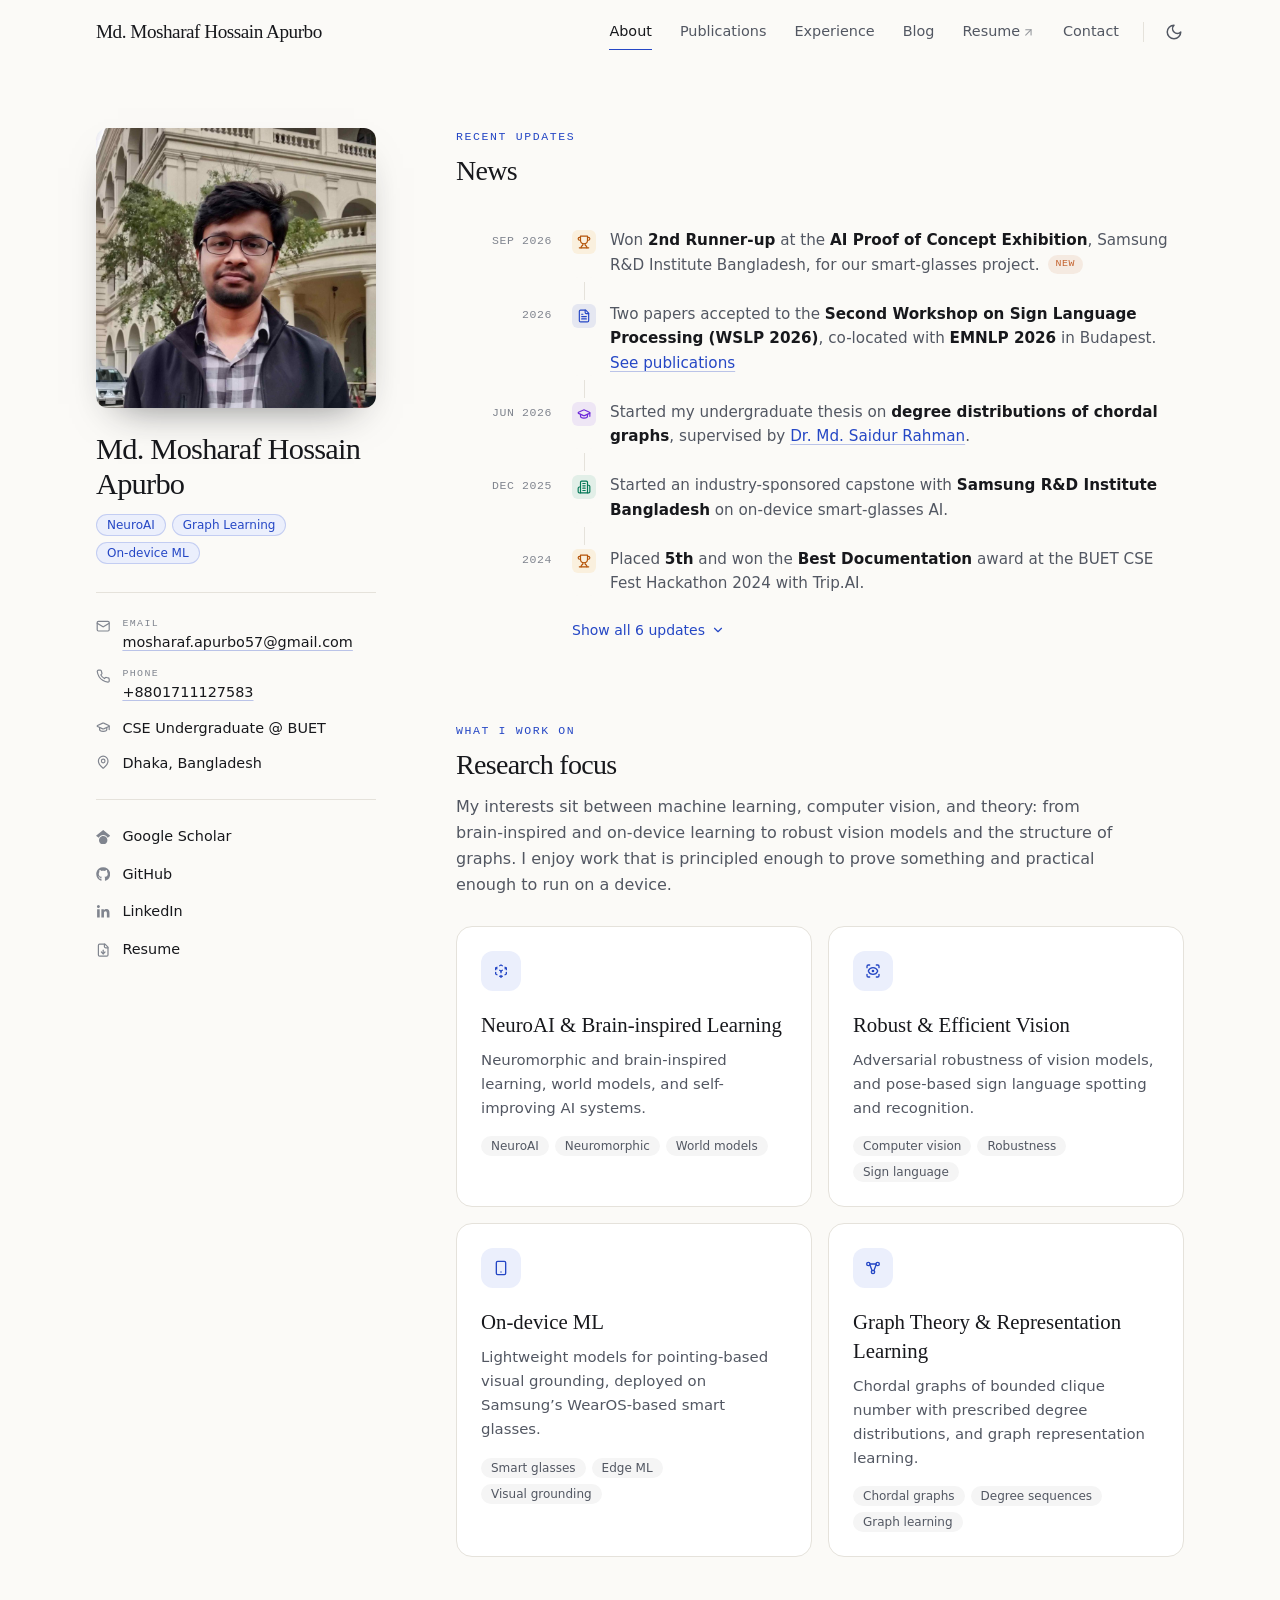
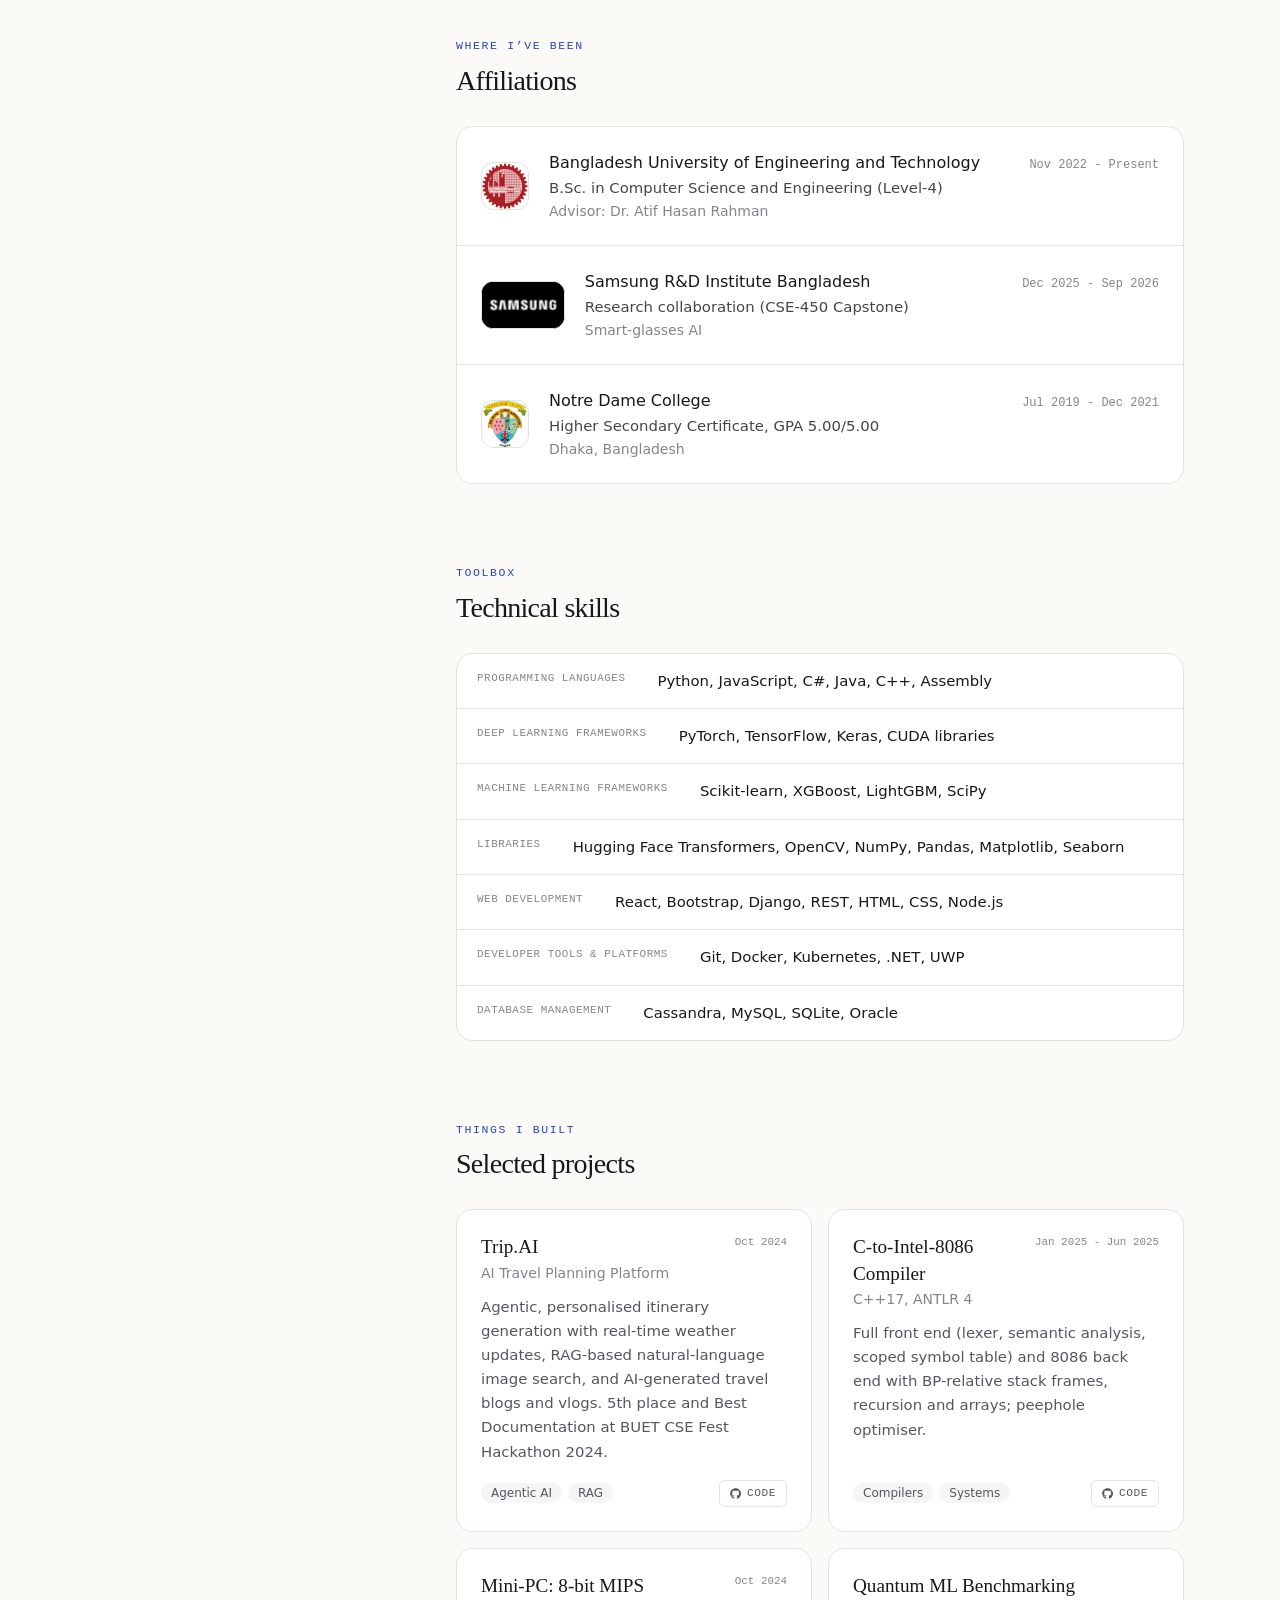
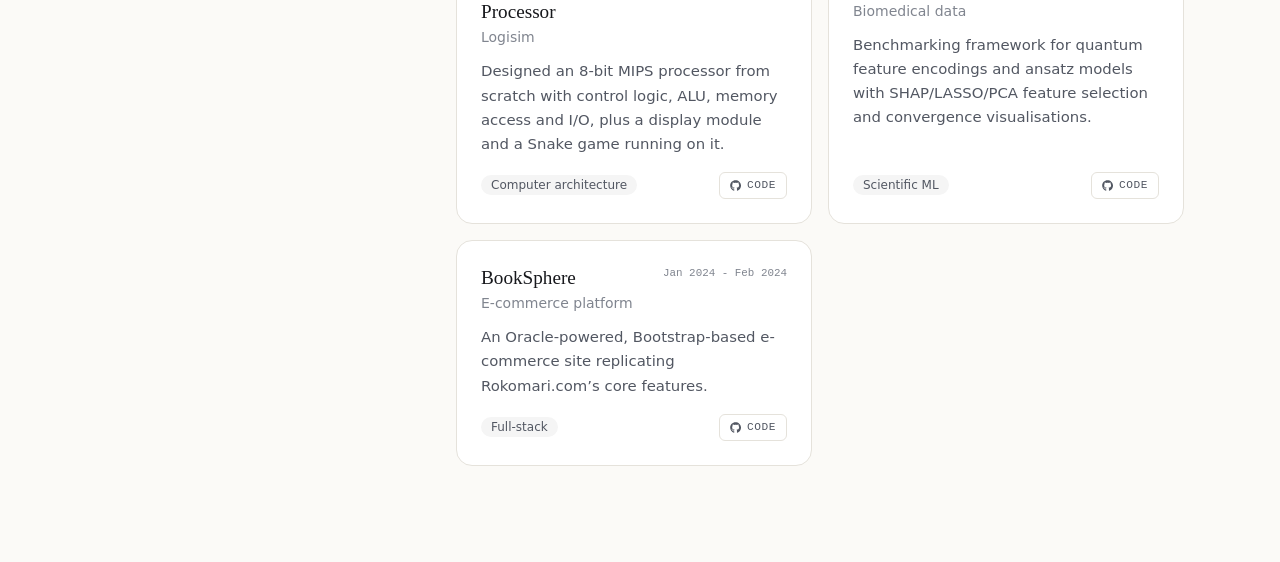
==== commit 4f69e6d0: "fix: use provided Samsung logo image (256_144_4) as-is Co-Authored-By: Claude Sonnet 5.5 <noreply@an" ====
--- a/about/index.html
+++ b/about/index.html
@@ -22,7 +22,7 @@
 </head>
 <body class="flex min-h-screen flex-col">
 <header data-site-header class="sticky top-0 z-50 transition-[background-color,box-shadow] duration-300 bg-paper/0"><nav class="container-page flex h-16 items-center justify-between gap-6"><a class="font-serif text-[1.2rem] font-medium tracking-tight text-ink transition-colors hover:text-accent" href="../">Md. Mosharaf Hossain Apurbo</a><div class="hidden items-center gap-3 md:flex"><ul class="flex items-center gap-1"><li><a href="../about/" aria-current="page" class="group relative inline-flex items-center gap-0.5 rounded-full px-3 py-1.5 text-[0.9rem] transition-colors text-ink">About<span class="absolute inset-x-3 -bottom-px h-px origin-left bg-accent transition-transform duration-300 scale-x-100"></span></a></li><li><a href="../publications/" class="group relative inline-flex items-center gap-0.5 rounded-full px-3 py-1.5 text-[0.9rem] transition-colors text-muted hover:text-ink">Publications<span class="absolute inset-x-3 -bottom-px h-px origin-left bg-accent transition-transform duration-300 scale-x-0 group-hover:scale-x-100 group-hover:bg-ink/30"></span></a></li><li><a href="../experience/" class="group relative inline-flex items-center gap-0.5 rounded-full px-3 py-1.5 text-[0.9rem] transition-colors text-muted hover:text-ink">Experience<span class="absolute inset-x-3 -bottom-px h-px origin-left bg-accent transition-transform duration-300 scale-x-0 group-hover:scale-x-100 group-hover:bg-ink/30"></span></a></li><li><a href="../blog/" class="group relative inline-flex items-center gap-0.5 rounded-full px-3 py-1.5 text-[0.9rem] transition-colors text-muted hover:text-ink">Blog<span class="absolute inset-x-3 -bottom-px h-px origin-left bg-accent transition-transform duration-300 scale-x-0 group-hover:scale-x-100 group-hover:bg-ink/30"></span></a></li><li><a href="../assets/cv/Apurbo-CV.pdf" target="_blank" rel="noreferrer" class="group relative inline-flex items-center gap-0.5 rounded-full px-3 py-1.5 text-[0.9rem] transition-colors text-muted hover:text-ink">Resume<span class="text-[0.8rem] opacity-60 transition-transform group-hover:-translate-y-px group-hover:translate-x-px"><svg stroke="currentColor" fill="none" stroke-width="2" viewBox="0 0 24 24" stroke-linecap="round" stroke-linejoin="round" height="1em" width="1em" xmlns="http://www.w3.org/2000/svg"><path d="M7 7h10v10"></path><path d="M7 17 17 7"></path></svg></span><span class="absolute inset-x-3 -bottom-px h-px origin-left bg-accent transition-transform duration-300 scale-x-0 group-hover:scale-x-100 group-hover:bg-ink/30"></span></a></li><li><a href="../contact/" class="group relative inline-flex items-center gap-0.5 rounded-full px-3 py-1.5 text-[0.9rem] transition-colors text-muted hover:text-ink">Contact<span class="absolute inset-x-3 -bottom-px h-px origin-left bg-accent transition-transform duration-300 scale-x-0 group-hover:scale-x-100 group-hover:bg-ink/30"></span></a></li></ul><span aria-hidden="true" class="h-5 w-px bg-line"></span><button type="button" data-theme-toggle aria-label="Switch to dark mode" title="Switch to dark mode" class="flex h-9 w-9 items-center justify-center rounded-full text-muted transition-colors hover:bg-ink/5 hover:text-ink -mr-2"><span class="h-[18px] w-[18px]"></span></button></div><div class="-mr-2 flex items-center gap-1 md:hidden"><button type="button" data-theme-toggle aria-label="Switch to dark mode" title="Switch to dark mode" class="flex h-9 w-9 items-center justify-center rounded-full text-muted transition-colors hover:bg-ink/5 hover:text-ink "><span class="h-[18px] w-[18px]"></span></button><button type="button" data-menu-toggle class="rounded-full p-2 text-ink transition-colors hover:bg-ink/5" aria-label="Open menu" aria-expanded="false"><svg stroke="currentColor" fill="none" stroke-width="2" viewBox="0 0 24 24" stroke-linecap="round" stroke-linejoin="round" height="22" width="22" xmlns="http://www.w3.org/2000/svg"><line x1="4" x2="20" y1="12" y2="12"></line><line x1="4" x2="20" y1="6" y2="6"></line><line x1="4" x2="20" y1="18" y2="18"></line></svg></button></div></nav><div data-mobile-menu hidden class="border-t border-line md:hidden"><ul class="container-page flex flex-col py-3"><li><a href="../about/" class="flex items-center justify-between rounded-lg px-2 py-3 text-base font-medium text-accent">About</a></li><li><a href="../publications/" class="flex items-center justify-between rounded-lg px-2 py-3 text-base text-ink">Publications</a></li><li><a href="../experience/" class="flex items-center justify-between rounded-lg px-2 py-3 text-base text-ink">Experience</a></li><li><a href="../blog/" class="flex items-center justify-between rounded-lg px-2 py-3 text-base text-ink">Blog</a></li><li><a href="../assets/cv/Apurbo-CV.pdf" target="_blank" rel="noreferrer" class="flex items-center justify-between rounded-lg px-2 py-3 text-base text-ink">Resume<span class="text-faint"><svg stroke="currentColor" fill="none" stroke-width="2" viewBox="0 0 24 24" stroke-linecap="round" stroke-linejoin="round" height="1em" width="1em" xmlns="http://www.w3.org/2000/svg"><path d="M7 7h10v10"></path><path d="M7 17 17 7"></path></svg></span></a></li><li><a href="../contact/" class="flex items-center justify-between rounded-lg px-2 py-3 text-base text-ink">Contact</a></li></ul></div></header>
-<main class="flex-1"><div class="container-page pb-24 pt-10 lg:pt-16"><div class="grid gap-14 lg:grid-cols-[17.5rem_1fr] lg:gap-20"><aside class="rise lg:sticky lg:top-24 lg:self-start"><div><div class="flex items-center gap-5 lg:block"><div class="relative w-28 shrink-0 sm:w-36 lg:w-full"><img alt="Portrait of Md. Mosharaf Hossain Apurbo" fetchpriority="high" width="800" height="800" decoding="async" class="aspect-square w-full rounded-xl object-cover shadow-[0_18px_40px_-22px_rgba(23,24,28,0.6)]" src="../assets/img/profile.jpg"></div><div class="lg:mt-6"><h1 class="font-serif text-[1.65rem] font-medium leading-[1.15] tracking-tight text-ink sm:text-[1.9rem]">Md. Mosharaf Hossain Apurbo</h1><ul class="mt-3 flex flex-wrap gap-1.5"><li class="rounded-full border border-accent/20 bg-accent-soft px-2.5 py-0.5 text-xs font-medium text-accent">NeuroAI</li><li class="rounded-full border border-accent/20 bg-accent-soft px-2.5 py-0.5 text-xs font-medium text-accent">Graph Learning</li><li class="rounded-full border border-accent/20 bg-accent-soft px-2.5 py-0.5 text-xs font-medium text-accent">On-device ML</li></ul></div></div><ul class="mt-7 space-y-3.5 border-t border-line pt-6 text-[0.9rem]"><li class="flex gap-3"><span class="mt-0.5 text-faint"><svg stroke="currentColor" fill="none" stroke-width="2" viewBox="0 0 24 24" stroke-linecap="round" stroke-linejoin="round" height="1em" width="1em" xmlns="http://www.w3.org/2000/svg"><rect width="20" height="16" x="2" y="4" rx="2"></rect><path d="m22 7-8.97 5.7a1.94 1.94 0 0 1-2.06 0L2 7"></path></svg></span><div class="min-w-0"><p class="font-mono text-[0.62rem] uppercase tracking-[0.14em] text-faint">Email</p><a href="mailto:mosharaf.apurbo57@gmail.com" class="link-underline break-all text-ink">mosharaf.apurbo57@gmail.com</a></div></li><li class="flex gap-3"><span class="mt-0.5 text-faint"><svg stroke="currentColor" fill="none" stroke-width="2" viewBox="0 0 24 24" stroke-linecap="round" stroke-linejoin="round" height="1em" width="1em" xmlns="http://www.w3.org/2000/svg"><path d="M22 16.92v3a2 2 0 0 1-2.18 2 19.79 19.79 0 0 1-8.63-3.07 19.5 19.5 0 0 1-6-6 19.79 19.79 0 0 1-3.07-8.67A2 2 0 0 1 4.11 2h3a2 2 0 0 1 2 1.72 12.84 12.84 0 0 0 .7 2.81 2 2 0 0 1-.45 2.11L8.09 9.91a16 16 0 0 0 6 6l1.27-1.27a2 2 0 0 1 2.11-.45 12.84 12.84 0 0 0 2.81.7A2 2 0 0 1 22 16.92z"></path></svg></span><div class="min-w-0"><p class="font-mono text-[0.62rem] uppercase tracking-[0.14em] text-faint">Phone</p><a href="tel:+8801711127583" class="link-underline text-ink">+8801711127583</a></div></li><li class="flex gap-3"><span class="mt-0.5 text-faint"><svg stroke="currentColor" fill="none" stroke-width="2" viewBox="0 0 24 24" stroke-linecap="round" stroke-linejoin="round" height="1em" width="1em" xmlns="http://www.w3.org/2000/svg"><path d="M21.42 10.922a1 1 0 0 0-.019-1.838L12.83 5.18a2 2 0 0 0-1.66 0L2.6 9.08a1 1 0 0 0 0 1.832l8.57 3.908a2 2 0 0 0 1.66 0z"></path><path d="M22 10v6"></path><path d="M6 12.5V16a6 3 0 0 0 12 0v-3.5"></path></svg></span><div class="min-w-0"><span class="text-ink">CSE Undergraduate @ BUET</span></div></li><li class="flex gap-3"><span class="mt-0.5 text-faint"><svg stroke="currentColor" fill="none" stroke-width="2" viewBox="0 0 24 24" stroke-linecap="round" stroke-linejoin="round" height="1em" width="1em" xmlns="http://www.w3.org/2000/svg"><path d="M20 10c0 4.993-5.539 10.193-7.399 11.799a1 1 0 0 1-1.202 0C9.539 20.193 4 14.993 4 10a8 8 0 0 1 16 0"></path><circle cx="12" cy="10" r="3"></circle></svg></span><div class="min-w-0"><span class="text-ink">Dhaka, Bangladesh</span></div></li></ul><ul class="mt-6 space-y-1 border-t border-line pt-5"><li><a href="https://scholar.google.com/citations?hl=en&user=VNq_d8EAAAAJ" target="_blank" rel="noreferrer" class="group -mx-2 flex items-center gap-3 rounded-lg px-2 py-1.5 text-[0.9rem] text-ink transition-colors hover:bg-ink/[0.04] hover:text-accent"><span class="text-faint group-hover:text-accent"><svg stroke="currentColor" fill="currentColor" stroke-width="0" viewBox="0 0 512 512" height="1em" width="1em" xmlns="http://www.w3.org/2000/svg"><path d="M390.9 298.5c0 0 0 .1 .1 .1c9.2 19.4 14.4 41.1 14.4 64C405.3 445.1 338.5 512 256 512s-149.3-66.9-149.3-149.3c0-22.9 5.2-44.6 14.4-64h0c1.7-3.6 3.6-7.2 5.6-10.7c4.4-7.6 9.4-14.7 15-21.3c27.4-32.6 68.5-53.3 114.4-53.3c33.6 0 64.6 11.1 89.6 29.9c9.1 6.9 17.4 14.7 24.8 23.5c5.6 6.6 10.6 13.8 15 21.3c2 3.4 3.8 7 5.5 10.5zm26.4-18.8c-30.1-58.4-91-98.4-161.3-98.4s-131.2 40-161.3 98.4L0 202.7 256 0 512 202.7l-94.7 77.1z"></path></svg></span>Google Scholar<span class="ml-auto text-faint opacity-0 transition-opacity group-hover:opacity-100"><svg stroke="currentColor" fill="none" stroke-width="2" viewBox="0 0 24 24" stroke-linecap="round" stroke-linejoin="round" height="1em" width="1em" xmlns="http://www.w3.org/2000/svg"><path d="M7 7h10v10"></path><path d="M7 17 17 7"></path></svg></span></a></li><li><a href="https://github.com/Apurbo5057" target="_blank" rel="noreferrer" class="group -mx-2 flex items-center gap-3 rounded-lg px-2 py-1.5 text-[0.9rem] text-ink transition-colors hover:bg-ink/[0.04] hover:text-accent"><span class="text-faint group-hover:text-accent"><svg stroke="currentColor" fill="currentColor" stroke-width="0" viewBox="0 0 496 512" height="1em" width="1em" xmlns="http://www.w3.org/2000/svg"><path d="M165.9 397.4c0 2-2.3 3.6-5.2 3.6-3.3.3-5.6-1.3-5.6-3.6 0-2 2.3-3.6 5.2-3.6 3-.3 5.6 1.3 5.6 3.6zm-31.1-4.5c-.7 2 1.3 4.3 4.3 4.9 2.6 1 5.6 0 6.2-2s-1.3-4.3-4.3-5.2c-2.6-.7-5.5.3-6.2 2.3zm44.2-1.7c-2.9.7-4.9 2.6-4.6 4.9.3 2 2.9 3.3 5.9 2.6 2.9-.7 4.9-2.6 4.6-4.6-.3-1.9-3-3.2-5.9-2.9zM244.8 8C106.1 8 0 113.3 0 252c0 110.9 69.8 205.8 169.5 239.2 12.8 2.3 17.3-5.6 17.3-12.1 0-6.2-.3-40.4-.3-61.4 0 0-70 15-84.7-29.8 0 0-11.4-29.1-27.8-36.6 0 0-22.9-15.7 1.6-15.4 0 0 24.9 2 38.6 25.8 21.9 38.6 58.6 27.5 72.9 20.9 2.3-16 8.8-27.1 16-33.7-55.9-6.2-112.3-14.3-112.3-110.5 0-27.5 7.6-41.3 23.6-58.9-2.6-6.5-11.1-33.3 2.6-67.9 20.9-6.5 69 27 69 27 20-5.6 41.5-8.5 62.8-8.5s42.8 2.9 62.8 8.5c0 0 48.1-33.6 69-27 13.7 34.7 5.2 61.4 2.6 67.9 16 17.7 25.8 31.5 25.8 58.9 0 96.5-58.9 104.2-114.8 110.5 9.2 7.9 17 22.9 17 46.4 0 33.7-.3 75.4-.3 83.6 0 6.5 4.6 14.4 17.3 12.1C428.2 457.8 496 362.9 496 252 496 113.3 383.5 8 244.8 8zM97.2 352.9c-1.3 1-1 3.3.7 5.2 1.6 1.6 3.9 2.3 5.2 1 1.3-1 1-3.3-.7-5.2-1.6-1.6-3.9-2.3-5.2-1zm-10.8-8.1c-.7 1.3.3 2.9 2.3 3.9 1.6 1 3.6.7 4.3-.7.7-1.3-.3-2.9-2.3-3.9-2-.6-3.6-.3-4.3.7zm32.4 35.6c-1.6 1.3-1 4.3 1.3 6.2 2.3 2.3 5.2 2.6 6.5 1 1.3-1.3.7-4.3-1.3-6.2-2.2-2.3-5.2-2.6-6.5-1zm-11.4-14.7c-1.6 1-1.6 3.6 0 5.9 1.6 2.3 4.3 3.3 5.6 2.3 1.6-1.3 1.6-3.9 0-6.2-1.4-2.3-4-3.3-5.6-2.3z"></path></svg></span>GitHub<span class="ml-auto text-faint opacity-0 transition-opacity group-hover:opacity-100"><svg stroke="currentColor" fill="none" stroke-width="2" viewBox="0 0 24 24" stroke-linecap="round" stroke-linejoin="round" height="1em" width="1em" xmlns="http://www.w3.org/2000/svg"><path d="M7 7h10v10"></path><path d="M7 17 17 7"></path></svg></span></a></li><li><a href="https://www.linkedin.com/in/m-a-hossain-884aa52a0/" target="_blank" rel="noreferrer" class="group -mx-2 flex items-center gap-3 rounded-lg px-2 py-1.5 text-[0.9rem] text-ink transition-colors hover:bg-ink/[0.04] hover:text-accent"><span class="text-faint group-hover:text-accent"><svg stroke="currentColor" fill="currentColor" stroke-width="0" viewBox="0 0 448 512" height="1em" width="1em" xmlns="http://www.w3.org/2000/svg"><path d="M100.28 448H7.4V148.9h92.88zM53.79 108.1C24.09 108.1 0 83.5 0 53.8a53.79 53.79 0 0 1 107.58 0c0 29.7-24.1 54.3-53.79 54.3zM447.9 448h-92.68V302.4c0-34.7-.7-79.2-48.29-79.2-48.29 0-55.69 37.7-55.69 76.7V448h-92.78V148.9h89.08v40.8h1.3c12.4-23.5 42.69-48.3 87.88-48.3 94 0 111.28 61.9 111.28 142.3V448z"></path></svg></span>LinkedIn<span class="ml-auto text-faint opacity-0 transition-opacity group-hover:opacity-100"><svg stroke="currentColor" fill="none" stroke-width="2" viewBox="0 0 24 24" stroke-linecap="round" stroke-linejoin="round" height="1em" width="1em" xmlns="http://www.w3.org/2000/svg"><path d="M7 7h10v10"></path><path d="M7 17 17 7"></path></svg></span></a></li><li><a href="../assets/cv/Apurbo-CV.pdf" target="_blank" rel="noreferrer" class="group -mx-2 flex items-center gap-3 rounded-lg px-2 py-1.5 text-[0.9rem] text-ink transition-colors hover:bg-ink/[0.04] hover:text-accent"><span class="text-faint group-hover:text-accent"><svg stroke="currentColor" fill="none" stroke-width="2" viewBox="0 0 24 24" stroke-linecap="round" stroke-linejoin="round" height="1em" width="1em" xmlns="http://www.w3.org/2000/svg"><path d="M15 2H6a2 2 0 0 0-2 2v16a2 2 0 0 0 2 2h12a2 2 0 0 0 2-2V7Z"></path><path d="M14 2v4a2 2 0 0 0 2 2h4"></path><path d="M12 18v-6"></path><path d="m9 15 3 3 3-3"></path></svg></span>Resume<span class="ml-auto text-faint opacity-0 transition-opacity group-hover:opacity-100"><svg stroke="currentColor" fill="none" stroke-width="2" viewBox="0 0 24 24" stroke-linecap="round" stroke-linejoin="round" height="1em" width="1em" xmlns="http://www.w3.org/2000/svg"><path d="M7 7h10v10"></path><path d="M7 17 17 7"></path></svg></span></a></li></ul></div></aside><div class="min-w-0 space-y-20"><section id="news" class="rise" style="animation-delay:80ms"><div class="mb-7 "><p class="eyebrow mb-2">Recent updates</p><h2 class="section-title">News</h2></div><div><ol class="relative"><span aria-hidden="true" class="absolute bottom-3 left-[calc(8rem-0.5px)] top-3 hidden w-px bg-line sm:block"></span><li data-news-item class="relative grid grid-cols-1 gap-1 py-3 sm:grid-cols-[6rem_1fr] sm:gap-5"><time class="pt-1 font-mono text-[0.72rem] uppercase tracking-wider text-faint sm:text-right">Sep 2026</time><div class="flex gap-3.5"><span class="relative mt-0.5 shrink-0 rounded-md bg-paper ring-4 ring-paper" title="Award"><span class="flex h-6 w-6 items-center justify-center rounded-md bg-amber-500/10 text-amber-700 dark:text-amber-400"><svg stroke="currentColor" fill="none" stroke-width="2" viewBox="0 0 24 24" stroke-linecap="round" stroke-linejoin="round" height="14" width="14" xmlns="http://www.w3.org/2000/svg"><path d="M6 9H4.5a2.5 2.5 0 0 1 0-5H6"></path><path d="M18 9h1.5a2.5 2.5 0 0 0 0-5H18"></path><path d="M4 22h16"></path><path d="M10 14.66V17c0 .55-.47.98-.97 1.21C7.85 18.75 7 20.24 7 22"></path><path d="M14 14.66V17c0 .55.47.98.97 1.21C16.15 18.75 17 20.24 17 22"></path><path d="M18 2H6v7a6 6 0 0 0 12 0V2Z"></path></svg></span></span><p class="text-[0.95rem] leading-relaxed text-muted">Won <strong class="font-semibold text-ink">2nd Runner-up</strong> at the <strong class="font-semibold text-ink">AI Proof of Concept Exhibition</strong>, Samsung R&amp;D Institute Bangladesh, for our smart-glasses project.<span class="ml-2 inline-flex -translate-y-px rounded-full bg-warm/10 px-2 py-px align-middle font-mono text-[0.62rem] font-medium uppercase tracking-wider text-warm">New</span></p></div></li><li data-news-item class="relative grid grid-cols-1 gap-1 py-3 sm:grid-cols-[6rem_1fr] sm:gap-5"><time class="pt-1 font-mono text-[0.72rem] uppercase tracking-wider text-faint sm:text-right">2026</time><div class="flex gap-3.5"><span class="relative mt-0.5 shrink-0 rounded-md bg-paper ring-4 ring-paper" title="Paper"><span class="flex h-6 w-6 items-center justify-center rounded-md bg-accent/10 text-accent"><svg stroke="currentColor" fill="none" stroke-width="2" viewBox="0 0 24 24" stroke-linecap="round" stroke-linejoin="round" height="14" width="14" xmlns="http://www.w3.org/2000/svg"><path d="M15 2H6a2 2 0 0 0-2 2v16a2 2 0 0 0 2 2h12a2 2 0 0 0 2-2V7Z"></path><path d="M14 2v4a2 2 0 0 0 2 2h4"></path><path d="M10 9H8"></path><path d="M16 13H8"></path><path d="M16 17H8"></path></svg></span></span><p class="text-[0.95rem] leading-relaxed text-muted">Two papers accepted to the <strong class="font-semibold text-ink">Second Workshop on Sign Language Processing (WSLP 2026)</strong>, co-located with <strong class="font-semibold text-ink">EMNLP 2026</strong> in Budapest. <a class="link-underline font-medium text-accent" href="../publications/">See publications</a></p></div></li><li data-news-item class="relative grid grid-cols-1 gap-1 py-3 sm:grid-cols-[6rem_1fr] sm:gap-5"><time class="pt-1 font-mono text-[0.72rem] uppercase tracking-wider text-faint sm:text-right">Jun 2026</time><div class="flex gap-3.5"><span class="relative mt-0.5 shrink-0 rounded-md bg-paper ring-4 ring-paper" title="Milestone"><span class="flex h-6 w-6 items-center justify-center rounded-md bg-violet-600/10 text-violet-700 dark:bg-violet-400/10 dark:text-violet-400"><svg stroke="currentColor" fill="none" stroke-width="2" viewBox="0 0 24 24" stroke-linecap="round" stroke-linejoin="round" height="14" width="14" xmlns="http://www.w3.org/2000/svg"><path d="M21.42 10.922a1 1 0 0 0-.019-1.838L12.83 5.18a2 2 0 0 0-1.66 0L2.6 9.08a1 1 0 0 0 0 1.832l8.57 3.908a2 2 0 0 0 1.66 0z"></path><path d="M22 10v6"></path><path d="M6 12.5V16a6 3 0 0 0 12 0v-3.5"></path></svg></span></span><p class="text-[0.95rem] leading-relaxed text-muted">Started my undergraduate thesis on <strong class="font-semibold text-ink">degree distributions of chordal graphs</strong>, supervised by <a class="link-underline font-medium text-accent" target="_blank" rel="noreferrer" href="https://saidurrahman.buet.ac.bd/">Dr. Md. Saidur Rahman</a>.</p></div></li><li data-news-item class="relative grid grid-cols-1 gap-1 py-3 sm:grid-cols-[6rem_1fr] sm:gap-5"><time class="pt-1 font-mono text-[0.72rem] uppercase tracking-wider text-faint sm:text-right">Dec 2025</time><div class="flex gap-3.5"><span class="relative mt-0.5 shrink-0 rounded-md bg-paper ring-4 ring-paper" title="Career"><span class="flex h-6 w-6 items-center justify-center rounded-md bg-emerald-600/10 text-emerald-700 dark:bg-emerald-400/10 dark:text-emerald-400"><svg stroke="currentColor" fill="none" stroke-width="2" viewBox="0 0 24 24" stroke-linecap="round" stroke-linejoin="round" height="14" width="14" xmlns="http://www.w3.org/2000/svg"><path d="M6 22V4a2 2 0 0 1 2-2h8a2 2 0 0 1 2 2v18Z"></path><path d="M6 12H4a2 2 0 0 0-2 2v6a2 2 0 0 0 2 2h2"></path><path d="M18 9h2a2 2 0 0 1 2 2v9a2 2 0 0 1-2 2h-2"></path><path d="M10 6h4"></path><path d="M10 10h4"></path><path d="M10 14h4"></path><path d="M10 18h4"></path></svg></span></span><p class="text-[0.95rem] leading-relaxed text-muted">Started an industry-sponsored capstone with <strong class="font-semibold text-ink">Samsung R&amp;D Institute Bangladesh</strong> on on-device smart-glasses AI.</p></div></li><li data-news-item class="relative grid grid-cols-1 gap-1 py-3 sm:grid-cols-[6rem_1fr] sm:gap-5"><time class="pt-1 font-mono text-[0.72rem] uppercase tracking-wider text-faint sm:text-right">2024</time><div class="flex gap-3.5"><span class="relative mt-0.5 shrink-0 rounded-md bg-paper ring-4 ring-paper" title="Award"><span class="flex h-6 w-6 items-center justify-center rounded-md bg-amber-500/10 text-amber-700 dark:text-amber-400"><svg stroke="currentColor" fill="none" stroke-width="2" viewBox="0 0 24 24" stroke-linecap="round" stroke-linejoin="round" height="14" width="14" xmlns="http://www.w3.org/2000/svg"><path d="M6 9H4.5a2.5 2.5 0 0 1 0-5H6"></path><path d="M18 9h1.5a2.5 2.5 0 0 0 0-5H18"></path><path d="M4 22h16"></path><path d="M10 14.66V17c0 .55-.47.98-.97 1.21C7.85 18.75 7 20.24 7 22"></path><path d="M14 14.66V17c0 .55.47.98.97 1.21C16.15 18.75 17 20.24 17 22"></path><path d="M18 2H6v7a6 6 0 0 0 12 0V2Z"></path></svg></span></span><p class="text-[0.95rem] leading-relaxed text-muted">Placed <strong class="font-semibold text-ink">5th</strong> and won the <strong class="font-semibold text-ink">Best Documentation</strong> award at the BUET CSE Fest Hackathon 2024 with Trip.AI.</p></div></li><li data-news-item hidden class="relative grid grid-cols-1 gap-1 py-3 sm:grid-cols-[6rem_1fr] sm:gap-5"><time class="pt-1 font-mono text-[0.72rem] uppercase tracking-wider text-faint sm:text-right">Nov 2022</time><div class="flex gap-3.5"><span class="relative mt-0.5 shrink-0 rounded-md bg-paper ring-4 ring-paper" title="Milestone"><span class="flex h-6 w-6 items-center justify-center rounded-md bg-violet-600/10 text-violet-700 dark:bg-violet-400/10 dark:text-violet-400"><svg stroke="currentColor" fill="none" stroke-width="2" viewBox="0 0 24 24" stroke-linecap="round" stroke-linejoin="round" height="14" width="14" xmlns="http://www.w3.org/2000/svg"><path d="M21.42 10.922a1 1 0 0 0-.019-1.838L12.83 5.18a2 2 0 0 0-1.66 0L2.6 9.08a1 1 0 0 0 0 1.832l8.57 3.908a2 2 0 0 0 1.66 0z"></path><path d="M22 10v6"></path><path d="M6 12.5V16a6 3 0 0 0 12 0v-3.5"></path></svg></span></span><p class="text-[0.95rem] leading-relaxed text-muted">Began my B.Sc. in Computer Science and Engineering at <strong class="font-semibold text-ink">BUET</strong>.</p></div></li></ol><button type="button" data-news-more class="mt-3 inline-flex items-center gap-1.5 text-sm font-medium text-accent transition-colors hover:text-ink sm:ml-[7.25rem]"><span data-news-more-label>Show all 6 updates</span><svg stroke="currentColor" fill="none" stroke-width="2" viewBox="0 0 24 24" stroke-linecap="round" stroke-linejoin="round" height="1em" width="1em" xmlns="http://www.w3.org/2000/svg"><path d="m6 9 6 6 6-6"></path></svg></button></div></section><section id="research"><div class="mb-7 "><p class="eyebrow mb-2">What I work on</p><h2 class="section-title">Research focus</h2><p class="mt-3 max-w-2xl leading-relaxed text-muted">My interests sit between machine learning, computer vision, and theory: from brain-inspired and on-device learning to robust vision models and the structure of graphs. I enjoy work that is principled enough to prove something and practical enough to run on a device.</p></div><div class="grid gap-4 sm:grid-cols-2"><article class="card group p-6 transition-all duration-300 hover:-translate-y-0.5 hover:border-accent/30 hover:shadow-[0_12px_30px_-18px_rgba(37,71,197,0.45)]"><span class="flex h-10 w-10 items-center justify-center rounded-xl bg-accent-soft text-accent transition-colors group-hover:bg-accent group-hover:text-white dark:group-hover:text-paper"><svg stroke="currentColor" fill="none" stroke-width="2" viewBox="0 0 24 24" stroke-linecap="round" stroke-linejoin="round" height="1em" width="1em" xmlns="http://www.w3.org/2000/svg"><path d="M6 17.6l-2 -1.1v-2.5"></path><path d="M4 10v-2.5l2 -1.1"></path><path d="M10 4.1l2 -1.1l2 1.1"></path><path d="M18 6.4l2 1.1v2.5"></path><path d="M20 14v2.5l-2 1.12"></path><path d="M14 19.9l-2 1.1l-2 -1.1"></path><path d="M12 12l2 -1.1"></path><path d="M18 8.6l2 -1.1"></path><path d="M12 12l0 2.5"></path><path d="M12 18.5l0 2.5"></path><path d="M12 12l-2 -1.12"></path><path d="M6 8.6l-2 -1.1"></path></svg></span><h3 class="mt-5 font-serif text-[1.3rem] font-medium leading-snug text-ink">NeuroAI &amp; Brain-inspired Learning</h3><p class="mt-2 text-[0.93rem] leading-relaxed text-muted">Neuromorphic and brain-inspired learning, world models, and self-improving AI systems.</p><div class="mt-4 flex flex-wrap gap-1.5"><span class="tag">NeuroAI</span><span class="tag">Neuromorphic</span><span class="tag">World models</span></div></article><article class="card group p-6 transition-all duration-300 hover:-translate-y-0.5 hover:border-accent/30 hover:shadow-[0_12px_30px_-18px_rgba(37,71,197,0.45)]"><span class="flex h-10 w-10 items-center justify-center rounded-xl bg-accent-soft text-accent transition-colors group-hover:bg-accent group-hover:text-white dark:group-hover:text-paper"><svg stroke="currentColor" fill="none" stroke-width="2" viewBox="0 0 24 24" stroke-linecap="round" stroke-linejoin="round" height="1em" width="1em" xmlns="http://www.w3.org/2000/svg"><path d="M3 7V5a2 2 0 0 1 2-2h2"></path><path d="M17 3h2a2 2 0 0 1 2 2v2"></path><path d="M21 17v2a2 2 0 0 1-2 2h-2"></path><path d="M7 21H5a2 2 0 0 1-2-2v-2"></path><circle cx="12" cy="12" r="1"></circle><path d="M18.944 12.33a1 1 0 0 0 0-.66 7.5 7.5 0 0 0-13.888 0 1 1 0 0 0 0 .66 7.5 7.5 0 0 0 13.888 0"></path></svg></span><h3 class="mt-5 font-serif text-[1.3rem] font-medium leading-snug text-ink">Robust &amp; Efficient Vision</h3><p class="mt-2 text-[0.93rem] leading-relaxed text-muted">Adversarial robustness of vision models, and pose-based sign language spotting and recognition.</p><div class="mt-4 flex flex-wrap gap-1.5"><span class="tag">Computer vision</span><span class="tag">Robustness</span><span class="tag">Sign language</span></div></article><article class="card group p-6 transition-all duration-300 hover:-translate-y-0.5 hover:border-accent/30 hover:shadow-[0_12px_30px_-18px_rgba(37,71,197,0.45)]"><span class="flex h-10 w-10 items-center justify-center rounded-xl bg-accent-soft text-accent transition-colors group-hover:bg-accent group-hover:text-white dark:group-hover:text-paper"><svg stroke="currentColor" fill="none" stroke-width="2" viewBox="0 0 24 24" stroke-linecap="round" stroke-linejoin="round" height="1em" width="1em" xmlns="http://www.w3.org/2000/svg"><rect width="14" height="20" x="5" y="2" rx="2" ry="2"></rect><path d="M12 18h.01"></path></svg></span><h3 class="mt-5 font-serif text-[1.3rem] font-medium leading-snug text-ink">On-device ML</h3><p class="mt-2 text-[0.93rem] leading-relaxed text-muted">Lightweight models for pointing-based visual grounding, deployed on Samsung’s WearOS-based smart glasses.</p><div class="mt-4 flex flex-wrap gap-1.5"><span class="tag">Smart glasses</span><span class="tag">Edge ML</span><span class="tag">Visual grounding</span></div></article><article class="card group p-6 transition-all duration-300 hover:-translate-y-0.5 hover:border-accent/30 hover:shadow-[0_12px_30px_-18px_rgba(37,71,197,0.45)]"><span class="flex h-10 w-10 items-center justify-center rounded-xl bg-accent-soft text-accent transition-colors group-hover:bg-accent group-hover:text-white dark:group-hover:text-paper"><svg stroke="currentColor" fill="none" stroke-width="2" viewBox="0 0 24 24" stroke-linecap="round" stroke-linejoin="round" height="1em" width="1em" xmlns="http://www.w3.org/2000/svg"><circle cx="5" cy="6" r="2.5"></circle><circle cx="19" cy="6" r="2.5"></circle><circle cx="12" cy="18" r="2.5"></circle><path d="M7.3 7.3 10.7 16"></path><path d="M16.7 7.3 13.3 16"></path><path d="M7.5 6h9"></path></svg></span><h3 class="mt-5 font-serif text-[1.3rem] font-medium leading-snug text-ink">Graph Theory &amp; Representation Learning</h3><p class="mt-2 text-[0.93rem] leading-relaxed text-muted">Chordal graphs of bounded clique number with prescribed degree distributions, and graph representation learning.</p><div class="mt-4 flex flex-wrap gap-1.5"><span class="tag">Chordal graphs</span><span class="tag">Degree sequences</span><span class="tag">Graph learning</span></div></article></div></section><section id="affiliations"><div class="mb-7 "><p class="eyebrow mb-2">Where I’ve been</p><h2 class="section-title">Affiliations</h2></div><ul class="divide-y divide-line overflow-hidden rounded-2xl border border-line bg-surface"><li><a href="https://cse.buet.ac.bd/" target="_blank" rel="noreferrer" class="group flex gap-4 p-5 transition-colors hover:bg-paper sm:items-center sm:gap-5 sm:p-6"><span class="flex h-12 w-12 shrink-0 items-center justify-center rounded-xl border border-line bg-white p-1.5"><img src="../assets/logos/buet.svg" alt="BUET logo" class="h-full w-full object-contain"></span><div class="min-w-0 flex-1"><div class="flex flex-col gap-x-4 sm:flex-row sm:items-baseline sm:justify-between"><h3 class="font-medium text-ink">Bangladesh University of Engineering and Technology</h3><span class="shrink-0 font-mono text-xs text-faint">Nov 2022 - Present</span></div><p class="mt-0.5 text-[0.93rem] text-ink/80">B.Sc. in Computer Science and Engineering (Level-4)</p><p class="mt-0.5 text-sm text-faint">Advisor: Dr. Atif Hasan Rahman</p></div></a></li><li><a href="https://research.samsung.com/srbd" target="_blank" rel="noreferrer" class="group flex gap-4 p-5 transition-colors hover:bg-paper sm:items-center sm:gap-5 sm:p-6"><span class="flex h-12 w-12 shrink-0 items-center justify-center rounded-xl border border-line p-1" style="background:#000"><img src="../assets/logos/samsung.svg" alt="SRBD logo" class="h-full w-full object-contain" style="filter:brightness(0) invert(1)"></span><div class="min-w-0 flex-1"><div class="flex flex-col gap-x-4 sm:flex-row sm:items-baseline sm:justify-between"><h3 class="font-medium text-ink">Samsung R&amp;D Institute Bangladesh</h3><span class="shrink-0 font-mono text-xs text-faint">Dec 2025 - Sep 2026</span></div><p class="mt-0.5 text-[0.93rem] text-ink/80">Research collaboration (CSE-450 Capstone)</p><p class="mt-0.5 text-sm text-faint">Smart-glasses AI</p></div></a></li><li><div class="flex gap-4 p-5 sm:items-center sm:gap-5 sm:p-6"><span class="flex h-12 w-12 shrink-0 items-center justify-center rounded-xl border border-line bg-white p-1.5"><img src="../assets/logos/ndc.svg" alt="NDC logo" class="h-full w-full object-contain"></span><div class="min-w-0 flex-1"><div class="flex flex-col gap-x-4 sm:flex-row sm:items-baseline sm:justify-between"><h3 class="font-medium text-ink">Notre Dame College</h3><span class="shrink-0 font-mono text-xs text-faint">Jul 2019 - Dec 2021</span></div><p class="mt-0.5 text-[0.93rem] text-ink/80">Higher Secondary Certificate, GPA 5.00/5.00</p><p class="mt-0.5 text-sm text-faint">Dhaka, Bangladesh</p></div></div></li></ul></section><section id="skills"><div class="mb-7 "><p class="eyebrow mb-2">Toolbox</p><h2 class="section-title">Technical skills</h2></div><ul class="divide-y divide-line overflow-hidden rounded-2xl border border-line bg-surface"><li class="flex flex-col gap-1 px-5 py-4 sm:flex-row sm:gap-8"><span class="shrink-0 font-mono text-[0.68rem] uppercase tracking-wider text-faint sm:w-56 sm:pt-1">Programming Languages</span><span class="text-[0.93rem] text-ink/90">Python, JavaScript, C#, Java, C++, Assembly</span></li><li class="flex flex-col gap-1 px-5 py-4 sm:flex-row sm:gap-8"><span class="shrink-0 font-mono text-[0.68rem] uppercase tracking-wider text-faint sm:w-56 sm:pt-1">Deep Learning Frameworks</span><span class="text-[0.93rem] text-ink/90">PyTorch, TensorFlow, Keras, CUDA libraries</span></li><li class="flex flex-col gap-1 px-5 py-4 sm:flex-row sm:gap-8"><span class="shrink-0 font-mono text-[0.68rem] uppercase tracking-wider text-faint sm:w-56 sm:pt-1">Machine Learning Frameworks</span><span class="text-[0.93rem] text-ink/90">Scikit-learn, XGBoost, LightGBM, SciPy</span></li><li class="flex flex-col gap-1 px-5 py-4 sm:flex-row sm:gap-8"><span class="shrink-0 font-mono text-[0.68rem] uppercase tracking-wider text-faint sm:w-56 sm:pt-1">Libraries</span><span class="text-[0.93rem] text-ink/90">Hugging Face Transformers, OpenCV, NumPy, Pandas, Matplotlib, Seaborn</span></li><li class="flex flex-col gap-1 px-5 py-4 sm:flex-row sm:gap-8"><span class="shrink-0 font-mono text-[0.68rem] uppercase tracking-wider text-faint sm:w-56 sm:pt-1">Web Development</span><span class="text-[0.93rem] text-ink/90">React, Bootstrap, Django, REST, HTML, CSS, Node.js</span></li><li class="flex flex-col gap-1 px-5 py-4 sm:flex-row sm:gap-8"><span class="shrink-0 font-mono text-[0.68rem] uppercase tracking-wider text-faint sm:w-56 sm:pt-1">Developer Tools &amp; Platforms</span><span class="text-[0.93rem] text-ink/90">Git, Docker, Kubernetes, .NET, UWP</span></li><li class="flex flex-col gap-1 px-5 py-4 sm:flex-row sm:gap-8"><span class="shrink-0 font-mono text-[0.68rem] uppercase tracking-wider text-faint sm:w-56 sm:pt-1">Database Management</span><span class="text-[0.93rem] text-ink/90">Cassandra, MySQL, SQLite, Oracle</span></li></ul></section><section id="projects"><div class="mb-7 "><p class="eyebrow mb-2">Things I built</p><h2 class="section-title">Selected projects</h2></div><div class="grid gap-4 sm:grid-cols-2"><article class="card group flex flex-col p-6 transition-all duration-300 hover:-translate-y-0.5 hover:border-accent/30"><div class="flex items-baseline justify-between gap-3"><h3 class="font-serif text-[1.2rem] font-medium leading-snug text-ink"><a href="https://github.com/Apurbo5057/Trip.AI" target="_blank" rel="noreferrer" class="transition-colors hover:text-accent">Trip.AI</a></h3><span class="shrink-0 font-mono text-[0.68rem] text-faint">Oct 2024</span></div><p class="mt-0.5 text-sm text-faint">AI Travel Planning Platform</p><p class="mt-3 flex-1 text-[0.93rem] leading-relaxed text-muted">Agentic, personalised itinerary generation with real-time weather updates, RAG-based natural-language image search, and AI-generated travel blogs and vlogs. 5th place and Best Documentation at BUET CSE Fest Hackathon 2024.</p><div class="mt-4 flex flex-wrap items-center justify-between gap-2"><div class="flex flex-wrap gap-1.5"><span class="tag">Agentic AI</span><span class="tag">RAG</span></div><a href="https://github.com/Apurbo5057/Trip.AI" target="_blank" rel="noreferrer" class="chip-link"><svg stroke="currentColor" fill="currentColor" stroke-width="0" viewBox="0 0 496 512" height="1em" width="1em" xmlns="http://www.w3.org/2000/svg"><path d="M165.9 397.4c0 2-2.3 3.6-5.2 3.6-3.3.3-5.6-1.3-5.6-3.6 0-2 2.3-3.6 5.2-3.6 3-.3 5.6 1.3 5.6 3.6zm-31.1-4.5c-.7 2 1.3 4.3 4.3 4.9 2.6 1 5.6 0 6.2-2s-1.3-4.3-4.3-5.2c-2.6-.7-5.5.3-6.2 2.3zm44.2-1.7c-2.9.7-4.9 2.6-4.6 4.9.3 2 2.9 3.3 5.9 2.6 2.9-.7 4.9-2.6 4.6-4.6-.3-1.9-3-3.2-5.9-2.9zM244.8 8C106.1 8 0 113.3 0 252c0 110.9 69.8 205.8 169.5 239.2 12.8 2.3 17.3-5.6 17.3-12.1 0-6.2-.3-40.4-.3-61.4 0 0-70 15-84.7-29.8 0 0-11.4-29.1-27.8-36.6 0 0-22.9-15.7 1.6-15.4 0 0 24.9 2 38.6 25.8 21.9 38.6 58.6 27.5 72.9 20.9 2.3-16 8.8-27.1 16-33.7-55.9-6.2-112.3-14.3-112.3-110.5 0-27.5 7.6-41.3 23.6-58.9-2.6-6.5-11.1-33.3 2.6-67.9 20.9-6.5 69 27 69 27 20-5.6 41.5-8.5 62.8-8.5s42.8 2.9 62.8 8.5c0 0 48.1-33.6 69-27 13.7 34.7 5.2 61.4 2.6 67.9 16 17.7 25.8 31.5 25.8 58.9 0 96.5-58.9 104.2-114.8 110.5 9.2 7.9 17 22.9 17 46.4 0 33.7-.3 75.4-.3 83.6 0 6.5 4.6 14.4 17.3 12.1C428.2 457.8 496 362.9 496 252 496 113.3 383.5 8 244.8 8zM97.2 352.9c-1.3 1-1 3.3.7 5.2 1.6 1.6 3.9 2.3 5.2 1 1.3-1 1-3.3-.7-5.2-1.6-1.6-3.9-2.3-5.2-1zm-10.8-8.1c-.7 1.3.3 2.9 2.3 3.9 1.6 1 3.6.7 4.3-.7.7-1.3-.3-2.9-2.3-3.9-2-.6-3.6-.3-4.3.7zm32.4 35.6c-1.6 1.3-1 4.3 1.3 6.2 2.3 2.3 5.2 2.6 6.5 1 1.3-1.3.7-4.3-1.3-6.2-2.2-2.3-5.2-2.6-6.5-1zm-11.4-14.7c-1.6 1-1.6 3.6 0 5.9 1.6 2.3 4.3 3.3 5.6 2.3 1.6-1.3 1.6-3.9 0-6.2-1.4-2.3-4-3.3-5.6-2.3z"></path></svg>Code</a></div></article><article class="card group flex flex-col p-6 transition-all duration-300 hover:-translate-y-0.5 hover:border-accent/30"><div class="flex items-baseline justify-between gap-3"><h3 class="font-serif text-[1.2rem] font-medium leading-snug text-ink"><a href="https://github.com/Apurbo5057/C-Compiler" target="_blank" rel="noreferrer" class="transition-colors hover:text-accent">C-to-Intel-8086 Compiler</a></h3><span class="shrink-0 font-mono text-[0.68rem] text-faint">Jan 2025 - Jun 2025</span></div><p class="mt-0.5 text-sm text-faint">C++17, ANTLR 4</p><p class="mt-3 flex-1 text-[0.93rem] leading-relaxed text-muted">Full front end (lexer, semantic analysis, scoped symbol table) and 8086 back end with BP-relative stack frames, recursion and arrays; peephole optimiser.</p><div class="mt-4 flex flex-wrap items-center justify-between gap-2"><div class="flex flex-wrap gap-1.5"><span class="tag">Compilers</span><span class="tag">Systems</span></div><a href="https://github.com/Apurbo5057/C-Compiler" target="_blank" rel="noreferrer" class="chip-link"><svg stroke="currentColor" fill="currentColor" stroke-width="0" viewBox="0 0 496 512" height="1em" width="1em" xmlns="http://www.w3.org/2000/svg"><path d="M165.9 397.4c0 2-2.3 3.6-5.2 3.6-3.3.3-5.6-1.3-5.6-3.6 0-2 2.3-3.6 5.2-3.6 3-.3 5.6 1.3 5.6 3.6zm-31.1-4.5c-.7 2 1.3 4.3 4.3 4.9 2.6 1 5.6 0 6.2-2s-1.3-4.3-4.3-5.2c-2.6-.7-5.5.3-6.2 2.3zm44.2-1.7c-2.9.7-4.9 2.6-4.6 4.9.3 2 2.9 3.3 5.9 2.6 2.9-.7 4.9-2.6 4.6-4.6-.3-1.9-3-3.2-5.9-2.9zM244.8 8C106.1 8 0 113.3 0 252c0 110.9 69.8 205.8 169.5 239.2 12.8 2.3 17.3-5.6 17.3-12.1 0-6.2-.3-40.4-.3-61.4 0 0-70 15-84.7-29.8 0 0-11.4-29.1-27.8-36.6 0 0-22.9-15.7 1.6-15.4 0 0 24.9 2 38.6 25.8 21.9 38.6 58.6 27.5 72.9 20.9 2.3-16 8.8-27.1 16-33.7-55.9-6.2-112.3-14.3-112.3-110.5 0-27.5 7.6-41.3 23.6-58.9-2.6-6.5-11.1-33.3 2.6-67.9 20.9-6.5 69 27 69 27 20-5.6 41.5-8.5 62.8-8.5s42.8 2.9 62.8 8.5c0 0 48.1-33.6 69-27 13.7 34.7 5.2 61.4 2.6 67.9 16 17.7 25.8 31.5 25.8 58.9 0 96.5-58.9 104.2-114.8 110.5 9.2 7.9 17 22.9 17 46.4 0 33.7-.3 75.4-.3 83.6 0 6.5 4.6 14.4 17.3 12.1C428.2 457.8 496 362.9 496 252 496 113.3 383.5 8 244.8 8zM97.2 352.9c-1.3 1-1 3.3.7 5.2 1.6 1.6 3.9 2.3 5.2 1 1.3-1 1-3.3-.7-5.2-1.6-1.6-3.9-2.3-5.2-1zm-10.8-8.1c-.7 1.3.3 2.9 2.3 3.9 1.6 1 3.6.7 4.3-.7.7-1.3-.3-2.9-2.3-3.9-2-.6-3.6-.3-4.3.7zm32.4 35.6c-1.6 1.3-1 4.3 1.3 6.2 2.3 2.3 5.2 2.6 6.5 1 1.3-1.3.7-4.3-1.3-6.2-2.2-2.3-5.2-2.6-6.5-1zm-11.4-14.7c-1.6 1-1.6 3.6 0 5.9 1.6 2.3 4.3 3.3 5.6 2.3 1.6-1.3 1.6-3.9 0-6.2-1.4-2.3-4-3.3-5.6-2.3z"></path></svg>Code</a></div></article><article class="card group flex flex-col p-6 transition-all duration-300 hover:-translate-y-0.5 hover:border-accent/30"><div class="flex items-baseline justify-between gap-3"><h3 class="font-serif text-[1.2rem] font-medium leading-snug text-ink"><a href="https://github.com/Apurbo5057/Mini-PC" target="_blank" rel="noreferrer" class="transition-colors hover:text-accent">Mini-PC: 8-bit MIPS Processor</a></h3><span class="shrink-0 font-mono text-[0.68rem] text-faint">Oct 2024</span></div><p class="mt-0.5 text-sm text-faint">Logisim</p><p class="mt-3 flex-1 text-[0.93rem] leading-relaxed text-muted">Designed an 8-bit MIPS processor from scratch with control logic, ALU, memory access and I/O, plus a display module and a Snake game running on it.</p><div class="mt-4 flex flex-wrap items-center justify-between gap-2"><div class="flex flex-wrap gap-1.5"><span class="tag">Computer architecture</span></div><a href="https://github.com/Apurbo5057/Mini-PC" target="_blank" rel="noreferrer" class="chip-link"><svg stroke="currentColor" fill="currentColor" stroke-width="0" viewBox="0 0 496 512" height="1em" width="1em" xmlns="http://www.w3.org/2000/svg"><path d="M165.9 397.4c0 2-2.3 3.6-5.2 3.6-3.3.3-5.6-1.3-5.6-3.6 0-2 2.3-3.6 5.2-3.6 3-.3 5.6 1.3 5.6 3.6zm-31.1-4.5c-.7 2 1.3 4.3 4.3 4.9 2.6 1 5.6 0 6.2-2s-1.3-4.3-4.3-5.2c-2.6-.7-5.5.3-6.2 2.3zm44.2-1.7c-2.9.7-4.9 2.6-4.6 4.9.3 2 2.9 3.3 5.9 2.6 2.9-.7 4.9-2.6 4.6-4.6-.3-1.9-3-3.2-5.9-2.9zM244.8 8C106.1 8 0 113.3 0 252c0 110.9 69.8 205.8 169.5 239.2 12.8 2.3 17.3-5.6 17.3-12.1 0-6.2-.3-40.4-.3-61.4 0 0-70 15-84.7-29.8 0 0-11.4-29.1-27.8-36.6 0 0-22.9-15.7 1.6-15.4 0 0 24.9 2 38.6 25.8 21.9 38.6 58.6 27.5 72.9 20.9 2.3-16 8.8-27.1 16-33.7-55.9-6.2-112.3-14.3-112.3-110.5 0-27.5 7.6-41.3 23.6-58.9-2.6-6.5-11.1-33.3 2.6-67.9 20.9-6.5 69 27 69 27 20-5.6 41.5-8.5 62.8-8.5s42.8 2.9 62.8 8.5c0 0 48.1-33.6 69-27 13.7 34.7 5.2 61.4 2.6 67.9 16 17.7 25.8 31.5 25.8 58.9 0 96.5-58.9 104.2-114.8 110.5 9.2 7.9 17 22.9 17 46.4 0 33.7-.3 75.4-.3 83.6 0 6.5 4.6 14.4 17.3 12.1C428.2 457.8 496 362.9 496 252 496 113.3 383.5 8 244.8 8zM97.2 352.9c-1.3 1-1 3.3.7 5.2 1.6 1.6 3.9 2.3 5.2 1 1.3-1 1-3.3-.7-5.2-1.6-1.6-3.9-2.3-5.2-1zm-10.8-8.1c-.7 1.3.3 2.9 2.3 3.9 1.6 1 3.6.7 4.3-.7.7-1.3-.3-2.9-2.3-3.9-2-.6-3.6-.3-4.3.7zm32.4 35.6c-1.6 1.3-1 4.3 1.3 6.2 2.3 2.3 5.2 2.6 6.5 1 1.3-1.3.7-4.3-1.3-6.2-2.2-2.3-5.2-2.6-6.5-1zm-11.4-14.7c-1.6 1-1.6 3.6 0 5.9 1.6 2.3 4.3 3.3 5.6 2.3 1.6-1.3 1.6-3.9 0-6.2-1.4-2.3-4-3.3-5.6-2.3z"></path></svg>Code</a></div></article><article class="card group flex flex-col p-6 transition-all duration-300 hover:-translate-y-0.5 hover:border-accent/30"><div class="flex items-baseline justify-between gap-3"><h3 class="font-serif text-[1.2rem] font-medium leading-snug text-ink"><a href="https://github.com/Apurbo5057/quantum-benchmarking" target="_blank" rel="noreferrer" class="transition-colors hover:text-accent">Quantum ML Benchmarking</a></h3></div><p class="mt-0.5 text-sm text-faint">Biomedical data</p><p class="mt-3 flex-1 text-[0.93rem] leading-relaxed text-muted">Benchmarking framework for quantum feature encodings and ansatz models with SHAP/LASSO/PCA feature selection and convergence visualisations.</p><div class="mt-4 flex flex-wrap items-center justify-between gap-2"><div class="flex flex-wrap gap-1.5"><span class="tag">Scientific ML</span></div><a href="https://github.com/Apurbo5057/quantum-benchmarking" target="_blank" rel="noreferrer" class="chip-link"><svg stroke="currentColor" fill="currentColor" stroke-width="0" viewBox="0 0 496 512" height="1em" width="1em" xmlns="http://www.w3.org/2000/svg"><path d="M165.9 397.4c0 2-2.3 3.6-5.2 3.6-3.3.3-5.6-1.3-5.6-3.6 0-2 2.3-3.6 5.2-3.6 3-.3 5.6 1.3 5.6 3.6zm-31.1-4.5c-.7 2 1.3 4.3 4.3 4.9 2.6 1 5.6 0 6.2-2s-1.3-4.3-4.3-5.2c-2.6-.7-5.5.3-6.2 2.3zm44.2-1.7c-2.9.7-4.9 2.6-4.6 4.9.3 2 2.9 3.3 5.9 2.6 2.9-.7 4.9-2.6 4.6-4.6-.3-1.9-3-3.2-5.9-2.9zM244.8 8C106.1 8 0 113.3 0 252c0 110.9 69.8 205.8 169.5 239.2 12.8 2.3 17.3-5.6 17.3-12.1 0-6.2-.3-40.4-.3-61.4 0 0-70 15-84.7-29.8 0 0-11.4-29.1-27.8-36.6 0 0-22.9-15.7 1.6-15.4 0 0 24.9 2 38.6 25.8 21.9 38.6 58.6 27.5 72.9 20.9 2.3-16 8.8-27.1 16-33.7-55.9-6.2-112.3-14.3-112.3-110.5 0-27.5 7.6-41.3 23.6-58.9-2.6-6.5-11.1-33.3 2.6-67.9 20.9-6.5 69 27 69 27 20-5.6 41.5-8.5 62.8-8.5s42.8 2.9 62.8 8.5c0 0 48.1-33.6 69-27 13.7 34.7 5.2 61.4 2.6 67.9 16 17.7 25.8 31.5 25.8 58.9 0 96.5-58.9 104.2-114.8 110.5 9.2 7.9 17 22.9 17 46.4 0 33.7-.3 75.4-.3 83.6 0 6.5 4.6 14.4 17.3 12.1C428.2 457.8 496 362.9 496 252 496 113.3 383.5 8 244.8 8zM97.2 352.9c-1.3 1-1 3.3.7 5.2 1.6 1.6 3.9 2.3 5.2 1 1.3-1 1-3.3-.7-5.2-1.6-1.6-3.9-2.3-5.2-1zm-10.8-8.1c-.7 1.3.3 2.9 2.3 3.9 1.6 1 3.6.7 4.3-.7.7-1.3-.3-2.9-2.3-3.9-2-.6-3.6-.3-4.3.7zm32.4 35.6c-1.6 1.3-1 4.3 1.3 6.2 2.3 2.3 5.2 2.6 6.5 1 1.3-1.3.7-4.3-1.3-6.2-2.2-2.3-5.2-2.6-6.5-1zm-11.4-14.7c-1.6 1-1.6 3.6 0 5.9 1.6 2.3 4.3 3.3 5.6 2.3 1.6-1.3 1.6-3.9 0-6.2-1.4-2.3-4-3.3-5.6-2.3z"></path></svg>Code</a></div></article><article class="card group flex flex-col p-6 transition-all duration-300 hover:-translate-y-0.5 hover:border-accent/30"><div class="flex items-baseline justify-between gap-3"><h3 class="font-serif text-[1.2rem] font-medium leading-snug text-ink"><a href="https://github.com/Apurbo5057/Project_BookSphere" target="_blank" rel="noreferrer" class="transition-colors hover:text-accent">BookSphere</a></h3><span class="shrink-0 font-mono text-[0.68rem] text-faint">Jan 2024 - Feb 2024</span></div><p class="mt-0.5 text-sm text-faint">E-commerce platform</p><p class="mt-3 flex-1 text-[0.93rem] leading-relaxed text-muted">An Oracle-powered, Bootstrap-based e-commerce site replicating Rokomari.com’s core features.</p><div class="mt-4 flex flex-wrap items-center justify-between gap-2"><div class="flex flex-wrap gap-1.5"><span class="tag">Full-stack</span></div><a href="https://github.com/Apurbo5057/Project_BookSphere" target="_blank" rel="noreferrer" class="chip-link"><svg stroke="currentColor" fill="currentColor" stroke-width="0" viewBox="0 0 496 512" height="1em" width="1em" xmlns="http://www.w3.org/2000/svg"><path d="M165.9 397.4c0 2-2.3 3.6-5.2 3.6-3.3.3-5.6-1.3-5.6-3.6 0-2 2.3-3.6 5.2-3.6 3-.3 5.6 1.3 5.6 3.6zm-31.1-4.5c-.7 2 1.3 4.3 4.3 4.9 2.6 1 5.6 0 6.2-2s-1.3-4.3-4.3-5.2c-2.6-.7-5.5.3-6.2 2.3zm44.2-1.7c-2.9.7-4.9 2.6-4.6 4.9.3 2 2.9 3.3 5.9 2.6 2.9-.7 4.9-2.6 4.6-4.6-.3-1.9-3-3.2-5.9-2.9zM244.8 8C106.1 8 0 113.3 0 252c0 110.9 69.8 205.8 169.5 239.2 12.8 2.3 17.3-5.6 17.3-12.1 0-6.2-.3-40.4-.3-61.4 0 0-70 15-84.7-29.8 0 0-11.4-29.1-27.8-36.6 0 0-22.9-15.7 1.6-15.4 0 0 24.9 2 38.6 25.8 21.9 38.6 58.6 27.5 72.9 20.9 2.3-16 8.8-27.1 16-33.7-55.9-6.2-112.3-14.3-112.3-110.5 0-27.5 7.6-41.3 23.6-58.9-2.6-6.5-11.1-33.3 2.6-67.9 20.9-6.5 69 27 69 27 20-5.6 41.5-8.5 62.8-8.5s42.8 2.9 62.8 8.5c0 0 48.1-33.6 69-27 13.7 34.7 5.2 61.4 2.6 67.9 16 17.7 25.8 31.5 25.8 58.9 0 96.5-58.9 104.2-114.8 110.5 9.2 7.9 17 22.9 17 46.4 0 33.7-.3 75.4-.3 83.6 0 6.5 4.6 14.4 17.3 12.1C428.2 457.8 496 362.9 496 252 496 113.3 383.5 8 244.8 8zM97.2 352.9c-1.3 1-1 3.3.7 5.2 1.6 1.6 3.9 2.3 5.2 1 1.3-1 1-3.3-.7-5.2-1.6-1.6-3.9-2.3-5.2-1zm-10.8-8.1c-.7 1.3.3 2.9 2.3 3.9 1.6 1 3.6.7 4.3-.7.7-1.3-.3-2.9-2.3-3.9-2-.6-3.6-.3-4.3.7zm32.4 35.6c-1.6 1.3-1 4.3 1.3 6.2 2.3 2.3 5.2 2.6 6.5 1 1.3-1.3.7-4.3-1.3-6.2-2.2-2.3-5.2-2.6-6.5-1zm-11.4-14.7c-1.6 1-1.6 3.6 0 5.9 1.6 2.3 4.3 3.3 5.6 2.3 1.6-1.3 1.6-3.9 0-6.2-1.4-2.3-4-3.3-5.6-2.3z"></path></svg>Code</a></div></article></div></section></div></div></div></main>
+<main class="flex-1"><div class="container-page pb-24 pt-10 lg:pt-16"><div class="grid gap-14 lg:grid-cols-[17.5rem_1fr] lg:gap-20"><aside class="rise lg:sticky lg:top-24 lg:self-start"><div><div class="flex items-center gap-5 lg:block"><div class="relative w-28 shrink-0 sm:w-36 lg:w-full"><img alt="Portrait of Md. Mosharaf Hossain Apurbo" fetchpriority="high" width="800" height="800" decoding="async" class="aspect-square w-full rounded-xl object-cover shadow-[0_18px_40px_-22px_rgba(23,24,28,0.6)]" src="../assets/img/profile.jpg"></div><div class="lg:mt-6"><h1 class="font-serif text-[1.65rem] font-medium leading-[1.15] tracking-tight text-ink sm:text-[1.9rem]">Md. Mosharaf Hossain Apurbo</h1><ul class="mt-3 flex flex-wrap gap-1.5"><li class="rounded-full border border-accent/20 bg-accent-soft px-2.5 py-0.5 text-xs font-medium text-accent">NeuroAI</li><li class="rounded-full border border-accent/20 bg-accent-soft px-2.5 py-0.5 text-xs font-medium text-accent">Graph Learning</li><li class="rounded-full border border-accent/20 bg-accent-soft px-2.5 py-0.5 text-xs font-medium text-accent">On-device ML</li></ul></div></div><ul class="mt-7 space-y-3.5 border-t border-line pt-6 text-[0.9rem]"><li class="flex gap-3"><span class="mt-0.5 text-faint"><svg stroke="currentColor" fill="none" stroke-width="2" viewBox="0 0 24 24" stroke-linecap="round" stroke-linejoin="round" height="1em" width="1em" xmlns="http://www.w3.org/2000/svg"><rect width="20" height="16" x="2" y="4" rx="2"></rect><path d="m22 7-8.97 5.7a1.94 1.94 0 0 1-2.06 0L2 7"></path></svg></span><div class="min-w-0"><p class="font-mono text-[0.62rem] uppercase tracking-[0.14em] text-faint">Email</p><a href="mailto:mosharaf.apurbo57@gmail.com" class="link-underline break-all text-ink">mosharaf.apurbo57@gmail.com</a></div></li><li class="flex gap-3"><span class="mt-0.5 text-faint"><svg stroke="currentColor" fill="none" stroke-width="2" viewBox="0 0 24 24" stroke-linecap="round" stroke-linejoin="round" height="1em" width="1em" xmlns="http://www.w3.org/2000/svg"><path d="M22 16.92v3a2 2 0 0 1-2.18 2 19.79 19.79 0 0 1-8.63-3.07 19.5 19.5 0 0 1-6-6 19.79 19.79 0 0 1-3.07-8.67A2 2 0 0 1 4.11 2h3a2 2 0 0 1 2 1.72 12.84 12.84 0 0 0 .7 2.81 2 2 0 0 1-.45 2.11L8.09 9.91a16 16 0 0 0 6 6l1.27-1.27a2 2 0 0 1 2.11-.45 12.84 12.84 0 0 0 2.81.7A2 2 0 0 1 22 16.92z"></path></svg></span><div class="min-w-0"><p class="font-mono text-[0.62rem] uppercase tracking-[0.14em] text-faint">Phone</p><a href="tel:+8801711127583" class="link-underline text-ink">+8801711127583</a></div></li><li class="flex gap-3"><span class="mt-0.5 text-faint"><svg stroke="currentColor" fill="none" stroke-width="2" viewBox="0 0 24 24" stroke-linecap="round" stroke-linejoin="round" height="1em" width="1em" xmlns="http://www.w3.org/2000/svg"><path d="M21.42 10.922a1 1 0 0 0-.019-1.838L12.83 5.18a2 2 0 0 0-1.66 0L2.6 9.08a1 1 0 0 0 0 1.832l8.57 3.908a2 2 0 0 0 1.66 0z"></path><path d="M22 10v6"></path><path d="M6 12.5V16a6 3 0 0 0 12 0v-3.5"></path></svg></span><div class="min-w-0"><span class="text-ink">CSE Undergraduate @ BUET</span></div></li><li class="flex gap-3"><span class="mt-0.5 text-faint"><svg stroke="currentColor" fill="none" stroke-width="2" viewBox="0 0 24 24" stroke-linecap="round" stroke-linejoin="round" height="1em" width="1em" xmlns="http://www.w3.org/2000/svg"><path d="M20 10c0 4.993-5.539 10.193-7.399 11.799a1 1 0 0 1-1.202 0C9.539 20.193 4 14.993 4 10a8 8 0 0 1 16 0"></path><circle cx="12" cy="10" r="3"></circle></svg></span><div class="min-w-0"><span class="text-ink">Dhaka, Bangladesh</span></div></li></ul><ul class="mt-6 space-y-1 border-t border-line pt-5"><li><a href="https://scholar.google.com/citations?hl=en&user=VNq_d8EAAAAJ" target="_blank" rel="noreferrer" class="group -mx-2 flex items-center gap-3 rounded-lg px-2 py-1.5 text-[0.9rem] text-ink transition-colors hover:bg-ink/[0.04] hover:text-accent"><span class="text-faint group-hover:text-accent"><svg stroke="currentColor" fill="currentColor" stroke-width="0" viewBox="0 0 512 512" height="1em" width="1em" xmlns="http://www.w3.org/2000/svg"><path d="M390.9 298.5c0 0 0 .1 .1 .1c9.2 19.4 14.4 41.1 14.4 64C405.3 445.1 338.5 512 256 512s-149.3-66.9-149.3-149.3c0-22.9 5.2-44.6 14.4-64h0c1.7-3.6 3.6-7.2 5.6-10.7c4.4-7.6 9.4-14.7 15-21.3c27.4-32.6 68.5-53.3 114.4-53.3c33.6 0 64.6 11.1 89.6 29.9c9.1 6.9 17.4 14.7 24.8 23.5c5.6 6.6 10.6 13.8 15 21.3c2 3.4 3.8 7 5.5 10.5zm26.4-18.8c-30.1-58.4-91-98.4-161.3-98.4s-131.2 40-161.3 98.4L0 202.7 256 0 512 202.7l-94.7 77.1z"></path></svg></span>Google Scholar<span class="ml-auto text-faint opacity-0 transition-opacity group-hover:opacity-100"><svg stroke="currentColor" fill="none" stroke-width="2" viewBox="0 0 24 24" stroke-linecap="round" stroke-linejoin="round" height="1em" width="1em" xmlns="http://www.w3.org/2000/svg"><path d="M7 7h10v10"></path><path d="M7 17 17 7"></path></svg></span></a></li><li><a href="https://github.com/Apurbo5057" target="_blank" rel="noreferrer" class="group -mx-2 flex items-center gap-3 rounded-lg px-2 py-1.5 text-[0.9rem] text-ink transition-colors hover:bg-ink/[0.04] hover:text-accent"><span class="text-faint group-hover:text-accent"><svg stroke="currentColor" fill="currentColor" stroke-width="0" viewBox="0 0 496 512" height="1em" width="1em" xmlns="http://www.w3.org/2000/svg"><path d="M165.9 397.4c0 2-2.3 3.6-5.2 3.6-3.3.3-5.6-1.3-5.6-3.6 0-2 2.3-3.6 5.2-3.6 3-.3 5.6 1.3 5.6 3.6zm-31.1-4.5c-.7 2 1.3 4.3 4.3 4.9 2.6 1 5.6 0 6.2-2s-1.3-4.3-4.3-5.2c-2.6-.7-5.5.3-6.2 2.3zm44.2-1.7c-2.9.7-4.9 2.6-4.6 4.9.3 2 2.9 3.3 5.9 2.6 2.9-.7 4.9-2.6 4.6-4.6-.3-1.9-3-3.2-5.9-2.9zM244.8 8C106.1 8 0 113.3 0 252c0 110.9 69.8 205.8 169.5 239.2 12.8 2.3 17.3-5.6 17.3-12.1 0-6.2-.3-40.4-.3-61.4 0 0-70 15-84.7-29.8 0 0-11.4-29.1-27.8-36.6 0 0-22.9-15.7 1.6-15.4 0 0 24.9 2 38.6 25.8 21.9 38.6 58.6 27.5 72.9 20.9 2.3-16 8.8-27.1 16-33.7-55.9-6.2-112.3-14.3-112.3-110.5 0-27.5 7.6-41.3 23.6-58.9-2.6-6.5-11.1-33.3 2.6-67.9 20.9-6.5 69 27 69 27 20-5.6 41.5-8.5 62.8-8.5s42.8 2.9 62.8 8.5c0 0 48.1-33.6 69-27 13.7 34.7 5.2 61.4 2.6 67.9 16 17.7 25.8 31.5 25.8 58.9 0 96.5-58.9 104.2-114.8 110.5 9.2 7.9 17 22.9 17 46.4 0 33.7-.3 75.4-.3 83.6 0 6.5 4.6 14.4 17.3 12.1C428.2 457.8 496 362.9 496 252 496 113.3 383.5 8 244.8 8zM97.2 352.9c-1.3 1-1 3.3.7 5.2 1.6 1.6 3.9 2.3 5.2 1 1.3-1 1-3.3-.7-5.2-1.6-1.6-3.9-2.3-5.2-1zm-10.8-8.1c-.7 1.3.3 2.9 2.3 3.9 1.6 1 3.6.7 4.3-.7.7-1.3-.3-2.9-2.3-3.9-2-.6-3.6-.3-4.3.7zm32.4 35.6c-1.6 1.3-1 4.3 1.3 6.2 2.3 2.3 5.2 2.6 6.5 1 1.3-1.3.7-4.3-1.3-6.2-2.2-2.3-5.2-2.6-6.5-1zm-11.4-14.7c-1.6 1-1.6 3.6 0 5.9 1.6 2.3 4.3 3.3 5.6 2.3 1.6-1.3 1.6-3.9 0-6.2-1.4-2.3-4-3.3-5.6-2.3z"></path></svg></span>GitHub<span class="ml-auto text-faint opacity-0 transition-opacity group-hover:opacity-100"><svg stroke="currentColor" fill="none" stroke-width="2" viewBox="0 0 24 24" stroke-linecap="round" stroke-linejoin="round" height="1em" width="1em" xmlns="http://www.w3.org/2000/svg"><path d="M7 7h10v10"></path><path d="M7 17 17 7"></path></svg></span></a></li><li><a href="https://www.linkedin.com/in/m-a-hossain-884aa52a0/" target="_blank" rel="noreferrer" class="group -mx-2 flex items-center gap-3 rounded-lg px-2 py-1.5 text-[0.9rem] text-ink transition-colors hover:bg-ink/[0.04] hover:text-accent"><span class="text-faint group-hover:text-accent"><svg stroke="currentColor" fill="currentColor" stroke-width="0" viewBox="0 0 448 512" height="1em" width="1em" xmlns="http://www.w3.org/2000/svg"><path d="M100.28 448H7.4V148.9h92.88zM53.79 108.1C24.09 108.1 0 83.5 0 53.8a53.79 53.79 0 0 1 107.58 0c0 29.7-24.1 54.3-53.79 54.3zM447.9 448h-92.68V302.4c0-34.7-.7-79.2-48.29-79.2-48.29 0-55.69 37.7-55.69 76.7V448h-92.78V148.9h89.08v40.8h1.3c12.4-23.5 42.69-48.3 87.88-48.3 94 0 111.28 61.9 111.28 142.3V448z"></path></svg></span>LinkedIn<span class="ml-auto text-faint opacity-0 transition-opacity group-hover:opacity-100"><svg stroke="currentColor" fill="none" stroke-width="2" viewBox="0 0 24 24" stroke-linecap="round" stroke-linejoin="round" height="1em" width="1em" xmlns="http://www.w3.org/2000/svg"><path d="M7 7h10v10"></path><path d="M7 17 17 7"></path></svg></span></a></li><li><a href="../assets/cv/Apurbo-CV.pdf" target="_blank" rel="noreferrer" class="group -mx-2 flex items-center gap-3 rounded-lg px-2 py-1.5 text-[0.9rem] text-ink transition-colors hover:bg-ink/[0.04] hover:text-accent"><span class="text-faint group-hover:text-accent"><svg stroke="currentColor" fill="none" stroke-width="2" viewBox="0 0 24 24" stroke-linecap="round" stroke-linejoin="round" height="1em" width="1em" xmlns="http://www.w3.org/2000/svg"><path d="M15 2H6a2 2 0 0 0-2 2v16a2 2 0 0 0 2 2h12a2 2 0 0 0 2-2V7Z"></path><path d="M14 2v4a2 2 0 0 0 2 2h4"></path><path d="M12 18v-6"></path><path d="m9 15 3 3 3-3"></path></svg></span>Resume<span class="ml-auto text-faint opacity-0 transition-opacity group-hover:opacity-100"><svg stroke="currentColor" fill="none" stroke-width="2" viewBox="0 0 24 24" stroke-linecap="round" stroke-linejoin="round" height="1em" width="1em" xmlns="http://www.w3.org/2000/svg"><path d="M7 7h10v10"></path><path d="M7 17 17 7"></path></svg></span></a></li></ul></div></aside><div class="min-w-0 space-y-20"><section id="news" class="rise" style="animation-delay:80ms"><div class="mb-7 "><p class="eyebrow mb-2">Recent updates</p><h2 class="section-title">News</h2></div><div><ol class="relative"><span aria-hidden="true" class="absolute bottom-3 left-[calc(8rem-0.5px)] top-3 hidden w-px bg-line sm:block"></span><li data-news-item class="relative grid grid-cols-1 gap-1 py-3 sm:grid-cols-[6rem_1fr] sm:gap-5"><time class="pt-1 font-mono text-[0.72rem] uppercase tracking-wider text-faint sm:text-right">Sep 2026</time><div class="flex gap-3.5"><span class="relative mt-0.5 shrink-0 rounded-md bg-paper ring-4 ring-paper" title="Award"><span class="flex h-6 w-6 items-center justify-center rounded-md bg-amber-500/10 text-amber-700 dark:text-amber-400"><svg stroke="currentColor" fill="none" stroke-width="2" viewBox="0 0 24 24" stroke-linecap="round" stroke-linejoin="round" height="14" width="14" xmlns="http://www.w3.org/2000/svg"><path d="M6 9H4.5a2.5 2.5 0 0 1 0-5H6"></path><path d="M18 9h1.5a2.5 2.5 0 0 0 0-5H18"></path><path d="M4 22h16"></path><path d="M10 14.66V17c0 .55-.47.98-.97 1.21C7.85 18.75 7 20.24 7 22"></path><path d="M14 14.66V17c0 .55.47.98.97 1.21C16.15 18.75 17 20.24 17 22"></path><path d="M18 2H6v7a6 6 0 0 0 12 0V2Z"></path></svg></span></span><p class="text-[0.95rem] leading-relaxed text-muted">Won <strong class="font-semibold text-ink">2nd Runner-up</strong> at the <strong class="font-semibold text-ink">AI Proof of Concept Exhibition</strong>, Samsung R&amp;D Institute Bangladesh, for our smart-glasses project.<span class="ml-2 inline-flex -translate-y-px rounded-full bg-warm/10 px-2 py-px align-middle font-mono text-[0.62rem] font-medium uppercase tracking-wider text-warm">New</span></p></div></li><li data-news-item class="relative grid grid-cols-1 gap-1 py-3 sm:grid-cols-[6rem_1fr] sm:gap-5"><time class="pt-1 font-mono text-[0.72rem] uppercase tracking-wider text-faint sm:text-right">2026</time><div class="flex gap-3.5"><span class="relative mt-0.5 shrink-0 rounded-md bg-paper ring-4 ring-paper" title="Paper"><span class="flex h-6 w-6 items-center justify-center rounded-md bg-accent/10 text-accent"><svg stroke="currentColor" fill="none" stroke-width="2" viewBox="0 0 24 24" stroke-linecap="round" stroke-linejoin="round" height="14" width="14" xmlns="http://www.w3.org/2000/svg"><path d="M15 2H6a2 2 0 0 0-2 2v16a2 2 0 0 0 2 2h12a2 2 0 0 0 2-2V7Z"></path><path d="M14 2v4a2 2 0 0 0 2 2h4"></path><path d="M10 9H8"></path><path d="M16 13H8"></path><path d="M16 17H8"></path></svg></span></span><p class="text-[0.95rem] leading-relaxed text-muted">Two papers accepted to the <strong class="font-semibold text-ink">Second Workshop on Sign Language Processing (WSLP 2026)</strong>, co-located with <strong class="font-semibold text-ink">EMNLP 2026</strong> in Budapest. <a class="link-underline font-medium text-accent" href="../publications/">See publications</a></p></div></li><li data-news-item class="relative grid grid-cols-1 gap-1 py-3 sm:grid-cols-[6rem_1fr] sm:gap-5"><time class="pt-1 font-mono text-[0.72rem] uppercase tracking-wider text-faint sm:text-right">Jun 2026</time><div class="flex gap-3.5"><span class="relative mt-0.5 shrink-0 rounded-md bg-paper ring-4 ring-paper" title="Milestone"><span class="flex h-6 w-6 items-center justify-center rounded-md bg-violet-600/10 text-violet-700 dark:bg-violet-400/10 dark:text-violet-400"><svg stroke="currentColor" fill="none" stroke-width="2" viewBox="0 0 24 24" stroke-linecap="round" stroke-linejoin="round" height="14" width="14" xmlns="http://www.w3.org/2000/svg"><path d="M21.42 10.922a1 1 0 0 0-.019-1.838L12.83 5.18a2 2 0 0 0-1.66 0L2.6 9.08a1 1 0 0 0 0 1.832l8.57 3.908a2 2 0 0 0 1.66 0z"></path><path d="M22 10v6"></path><path d="M6 12.5V16a6 3 0 0 0 12 0v-3.5"></path></svg></span></span><p class="text-[0.95rem] leading-relaxed text-muted">Started my undergraduate thesis on <strong class="font-semibold text-ink">degree distributions of chordal graphs</strong>, supervised by <a class="link-underline font-medium text-accent" target="_blank" rel="noreferrer" href="https://saidurrahman.buet.ac.bd/">Dr. Md. Saidur Rahman</a>.</p></div></li><li data-news-item class="relative grid grid-cols-1 gap-1 py-3 sm:grid-cols-[6rem_1fr] sm:gap-5"><time class="pt-1 font-mono text-[0.72rem] uppercase tracking-wider text-faint sm:text-right">Dec 2025</time><div class="flex gap-3.5"><span class="relative mt-0.5 shrink-0 rounded-md bg-paper ring-4 ring-paper" title="Career"><span class="flex h-6 w-6 items-center justify-center rounded-md bg-emerald-600/10 text-emerald-700 dark:bg-emerald-400/10 dark:text-emerald-400"><svg stroke="currentColor" fill="none" stroke-width="2" viewBox="0 0 24 24" stroke-linecap="round" stroke-linejoin="round" height="14" width="14" xmlns="http://www.w3.org/2000/svg"><path d="M6 22V4a2 2 0 0 1 2-2h8a2 2 0 0 1 2 2v18Z"></path><path d="M6 12H4a2 2 0 0 0-2 2v6a2 2 0 0 0 2 2h2"></path><path d="M18 9h2a2 2 0 0 1 2 2v9a2 2 0 0 1-2 2h-2"></path><path d="M10 6h4"></path><path d="M10 10h4"></path><path d="M10 14h4"></path><path d="M10 18h4"></path></svg></span></span><p class="text-[0.95rem] leading-relaxed text-muted">Started an industry-sponsored capstone with <strong class="font-semibold text-ink">Samsung R&amp;D Institute Bangladesh</strong> on on-device smart-glasses AI.</p></div></li><li data-news-item class="relative grid grid-cols-1 gap-1 py-3 sm:grid-cols-[6rem_1fr] sm:gap-5"><time class="pt-1 font-mono text-[0.72rem] uppercase tracking-wider text-faint sm:text-right">2024</time><div class="flex gap-3.5"><span class="relative mt-0.5 shrink-0 rounded-md bg-paper ring-4 ring-paper" title="Award"><span class="flex h-6 w-6 items-center justify-center rounded-md bg-amber-500/10 text-amber-700 dark:text-amber-400"><svg stroke="currentColor" fill="none" stroke-width="2" viewBox="0 0 24 24" stroke-linecap="round" stroke-linejoin="round" height="14" width="14" xmlns="http://www.w3.org/2000/svg"><path d="M6 9H4.5a2.5 2.5 0 0 1 0-5H6"></path><path d="M18 9h1.5a2.5 2.5 0 0 0 0-5H18"></path><path d="M4 22h16"></path><path d="M10 14.66V17c0 .55-.47.98-.97 1.21C7.85 18.75 7 20.24 7 22"></path><path d="M14 14.66V17c0 .55.47.98.97 1.21C16.15 18.75 17 20.24 17 22"></path><path d="M18 2H6v7a6 6 0 0 0 12 0V2Z"></path></svg></span></span><p class="text-[0.95rem] leading-relaxed text-muted">Placed <strong class="font-semibold text-ink">5th</strong> and won the <strong class="font-semibold text-ink">Best Documentation</strong> award at the BUET CSE Fest Hackathon 2024 with Trip.AI.</p></div></li><li data-news-item hidden class="relative grid grid-cols-1 gap-1 py-3 sm:grid-cols-[6rem_1fr] sm:gap-5"><time class="pt-1 font-mono text-[0.72rem] uppercase tracking-wider text-faint sm:text-right">Nov 2022</time><div class="flex gap-3.5"><span class="relative mt-0.5 shrink-0 rounded-md bg-paper ring-4 ring-paper" title="Milestone"><span class="flex h-6 w-6 items-center justify-center rounded-md bg-violet-600/10 text-violet-700 dark:bg-violet-400/10 dark:text-violet-400"><svg stroke="currentColor" fill="none" stroke-width="2" viewBox="0 0 24 24" stroke-linecap="round" stroke-linejoin="round" height="14" width="14" xmlns="http://www.w3.org/2000/svg"><path d="M21.42 10.922a1 1 0 0 0-.019-1.838L12.83 5.18a2 2 0 0 0-1.66 0L2.6 9.08a1 1 0 0 0 0 1.832l8.57 3.908a2 2 0 0 0 1.66 0z"></path><path d="M22 10v6"></path><path d="M6 12.5V16a6 3 0 0 0 12 0v-3.5"></path></svg></span></span><p class="text-[0.95rem] leading-relaxed text-muted">Began my B.Sc. in Computer Science and Engineering at <strong class="font-semibold text-ink">BUET</strong>.</p></div></li></ol><button type="button" data-news-more class="mt-3 inline-flex items-center gap-1.5 text-sm font-medium text-accent transition-colors hover:text-ink sm:ml-[7.25rem]"><span data-news-more-label>Show all 6 updates</span><svg stroke="currentColor" fill="none" stroke-width="2" viewBox="0 0 24 24" stroke-linecap="round" stroke-linejoin="round" height="1em" width="1em" xmlns="http://www.w3.org/2000/svg"><path d="m6 9 6 6 6-6"></path></svg></button></div></section><section id="research"><div class="mb-7 "><p class="eyebrow mb-2">What I work on</p><h2 class="section-title">Research focus</h2><p class="mt-3 max-w-2xl leading-relaxed text-muted">My interests sit between machine learning, computer vision, and theory: from brain-inspired and on-device learning to robust vision models and the structure of graphs. I enjoy work that is principled enough to prove something and practical enough to run on a device.</p></div><div class="grid gap-4 sm:grid-cols-2"><article class="card group p-6 transition-all duration-300 hover:-translate-y-0.5 hover:border-accent/30 hover:shadow-[0_12px_30px_-18px_rgba(37,71,197,0.45)]"><span class="flex h-10 w-10 items-center justify-center rounded-xl bg-accent-soft text-accent transition-colors group-hover:bg-accent group-hover:text-white dark:group-hover:text-paper"><svg stroke="currentColor" fill="none" stroke-width="2" viewBox="0 0 24 24" stroke-linecap="round" stroke-linejoin="round" height="1em" width="1em" xmlns="http://www.w3.org/2000/svg"><path d="M6 17.6l-2 -1.1v-2.5"></path><path d="M4 10v-2.5l2 -1.1"></path><path d="M10 4.1l2 -1.1l2 1.1"></path><path d="M18 6.4l2 1.1v2.5"></path><path d="M20 14v2.5l-2 1.12"></path><path d="M14 19.9l-2 1.1l-2 -1.1"></path><path d="M12 12l2 -1.1"></path><path d="M18 8.6l2 -1.1"></path><path d="M12 12l0 2.5"></path><path d="M12 18.5l0 2.5"></path><path d="M12 12l-2 -1.12"></path><path d="M6 8.6l-2 -1.1"></path></svg></span><h3 class="mt-5 font-serif text-[1.3rem] font-medium leading-snug text-ink">NeuroAI &amp; Brain-inspired Learning</h3><p class="mt-2 text-[0.93rem] leading-relaxed text-muted">Neuromorphic and brain-inspired learning, world models, and self-improving AI systems.</p><div class="mt-4 flex flex-wrap gap-1.5"><span class="tag">NeuroAI</span><span class="tag">Neuromorphic</span><span class="tag">World models</span></div></article><article class="card group p-6 transition-all duration-300 hover:-translate-y-0.5 hover:border-accent/30 hover:shadow-[0_12px_30px_-18px_rgba(37,71,197,0.45)]"><span class="flex h-10 w-10 items-center justify-center rounded-xl bg-accent-soft text-accent transition-colors group-hover:bg-accent group-hover:text-white dark:group-hover:text-paper"><svg stroke="currentColor" fill="none" stroke-width="2" viewBox="0 0 24 24" stroke-linecap="round" stroke-linejoin="round" height="1em" width="1em" xmlns="http://www.w3.org/2000/svg"><path d="M3 7V5a2 2 0 0 1 2-2h2"></path><path d="M17 3h2a2 2 0 0 1 2 2v2"></path><path d="M21 17v2a2 2 0 0 1-2 2h-2"></path><path d="M7 21H5a2 2 0 0 1-2-2v-2"></path><circle cx="12" cy="12" r="1"></circle><path d="M18.944 12.33a1 1 0 0 0 0-.66 7.5 7.5 0 0 0-13.888 0 1 1 0 0 0 0 .66 7.5 7.5 0 0 0 13.888 0"></path></svg></span><h3 class="mt-5 font-serif text-[1.3rem] font-medium leading-snug text-ink">Robust &amp; Efficient Vision</h3><p class="mt-2 text-[0.93rem] leading-relaxed text-muted">Adversarial robustness of vision models, and pose-based sign language spotting and recognition.</p><div class="mt-4 flex flex-wrap gap-1.5"><span class="tag">Computer vision</span><span class="tag">Robustness</span><span class="tag">Sign language</span></div></article><article class="card group p-6 transition-all duration-300 hover:-translate-y-0.5 hover:border-accent/30 hover:shadow-[0_12px_30px_-18px_rgba(37,71,197,0.45)]"><span class="flex h-10 w-10 items-center justify-center rounded-xl bg-accent-soft text-accent transition-colors group-hover:bg-accent group-hover:text-white dark:group-hover:text-paper"><svg stroke="currentColor" fill="none" stroke-width="2" viewBox="0 0 24 24" stroke-linecap="round" stroke-linejoin="round" height="1em" width="1em" xmlns="http://www.w3.org/2000/svg"><rect width="14" height="20" x="5" y="2" rx="2" ry="2"></rect><path d="M12 18h.01"></path></svg></span><h3 class="mt-5 font-serif text-[1.3rem] font-medium leading-snug text-ink">On-device ML</h3><p class="mt-2 text-[0.93rem] leading-relaxed text-muted">Lightweight models for pointing-based visual grounding, deployed on Samsung’s WearOS-based smart glasses.</p><div class="mt-4 flex flex-wrap gap-1.5"><span class="tag">Smart glasses</span><span class="tag">Edge ML</span><span class="tag">Visual grounding</span></div></article><article class="card group p-6 transition-all duration-300 hover:-translate-y-0.5 hover:border-accent/30 hover:shadow-[0_12px_30px_-18px_rgba(37,71,197,0.45)]"><span class="flex h-10 w-10 items-center justify-center rounded-xl bg-accent-soft text-accent transition-colors group-hover:bg-accent group-hover:text-white dark:group-hover:text-paper"><svg stroke="currentColor" fill="none" stroke-width="2" viewBox="0 0 24 24" stroke-linecap="round" stroke-linejoin="round" height="1em" width="1em" xmlns="http://www.w3.org/2000/svg"><circle cx="5" cy="6" r="2.5"></circle><circle cx="19" cy="6" r="2.5"></circle><circle cx="12" cy="18" r="2.5"></circle><path d="M7.3 7.3 10.7 16"></path><path d="M16.7 7.3 13.3 16"></path><path d="M7.5 6h9"></path></svg></span><h3 class="mt-5 font-serif text-[1.3rem] font-medium leading-snug text-ink">Graph Theory &amp; Representation Learning</h3><p class="mt-2 text-[0.93rem] leading-relaxed text-muted">Chordal graphs of bounded clique number with prescribed degree distributions, and graph representation learning.</p><div class="mt-4 flex flex-wrap gap-1.5"><span class="tag">Chordal graphs</span><span class="tag">Degree sequences</span><span class="tag">Graph learning</span></div></article></div></section><section id="affiliations"><div class="mb-7 "><p class="eyebrow mb-2">Where I’ve been</p><h2 class="section-title">Affiliations</h2></div><ul class="divide-y divide-line overflow-hidden rounded-2xl border border-line bg-surface"><li><a href="https://cse.buet.ac.bd/" target="_blank" rel="noreferrer" class="group flex gap-4 p-5 transition-colors hover:bg-paper sm:items-center sm:gap-5 sm:p-6"><span class="flex h-12 w-12 shrink-0 items-center justify-center rounded-xl border border-line bg-white p-1.5"><img src="../assets/logos/buet.svg" alt="BUET logo" class="h-full w-full object-contain"></span><div class="min-w-0 flex-1"><div class="flex flex-col gap-x-4 sm:flex-row sm:items-baseline sm:justify-between"><h3 class="font-medium text-ink">Bangladesh University of Engineering and Technology</h3><span class="shrink-0 font-mono text-xs text-faint">Nov 2022 - Present</span></div><p class="mt-0.5 text-[0.93rem] text-ink/80">B.Sc. in Computer Science and Engineering (Level-4)</p><p class="mt-0.5 text-sm text-faint">Advisor: Dr. Atif Hasan Rahman</p></div></a></li><li><a href="https://research.samsung.com/srbd" target="_blank" rel="noreferrer" class="group flex gap-4 p-5 transition-colors hover:bg-paper sm:items-center sm:gap-5 sm:p-6"><span class="flex h-12 w-[5.333rem] shrink-0 items-center justify-center overflow-hidden rounded-xl border border-line" style="background:#000"><img src="../assets/logos/samsung.png" alt="SRBD logo" class="h-full w-full object-cover" style="transform:scale(1.4)"></span><div class="min-w-0 flex-1"><div class="flex flex-col gap-x-4 sm:flex-row sm:items-baseline sm:justify-between"><h3 class="font-medium text-ink">Samsung R&amp;D Institute Bangladesh</h3><span class="shrink-0 font-mono text-xs text-faint">Dec 2025 - Sep 2026</span></div><p class="mt-0.5 text-[0.93rem] text-ink/80">Research collaboration (CSE-450 Capstone)</p><p class="mt-0.5 text-sm text-faint">Smart-glasses AI</p></div></a></li><li><div class="flex gap-4 p-5 sm:items-center sm:gap-5 sm:p-6"><span class="flex h-12 w-12 shrink-0 items-center justify-center rounded-xl border border-line bg-white p-1.5"><img src="../assets/logos/ndc.svg" alt="NDC logo" class="h-full w-full object-contain"></span><div class="min-w-0 flex-1"><div class="flex flex-col gap-x-4 sm:flex-row sm:items-baseline sm:justify-between"><h3 class="font-medium text-ink">Notre Dame College</h3><span class="shrink-0 font-mono text-xs text-faint">Jul 2019 - Dec 2021</span></div><p class="mt-0.5 text-[0.93rem] text-ink/80">Higher Secondary Certificate, GPA 5.00/5.00</p><p class="mt-0.5 text-sm text-faint">Dhaka, Bangladesh</p></div></div></li></ul></section><section id="skills"><div class="mb-7 "><p class="eyebrow mb-2">Toolbox</p><h2 class="section-title">Technical skills</h2></div><ul class="divide-y divide-line overflow-hidden rounded-2xl border border-line bg-surface"><li class="flex flex-col gap-1 px-5 py-4 sm:flex-row sm:gap-8"><span class="shrink-0 font-mono text-[0.68rem] uppercase tracking-wider text-faint sm:w-56 sm:pt-1">Programming Languages</span><span class="text-[0.93rem] text-ink/90">Python, JavaScript, C#, Java, C++, Assembly</span></li><li class="flex flex-col gap-1 px-5 py-4 sm:flex-row sm:gap-8"><span class="shrink-0 font-mono text-[0.68rem] uppercase tracking-wider text-faint sm:w-56 sm:pt-1">Deep Learning Frameworks</span><span class="text-[0.93rem] text-ink/90">PyTorch, TensorFlow, Keras, CUDA libraries</span></li><li class="flex flex-col gap-1 px-5 py-4 sm:flex-row sm:gap-8"><span class="shrink-0 font-mono text-[0.68rem] uppercase tracking-wider text-faint sm:w-56 sm:pt-1">Machine Learning Frameworks</span><span class="text-[0.93rem] text-ink/90">Scikit-learn, XGBoost, LightGBM, SciPy</span></li><li class="flex flex-col gap-1 px-5 py-4 sm:flex-row sm:gap-8"><span class="shrink-0 font-mono text-[0.68rem] uppercase tracking-wider text-faint sm:w-56 sm:pt-1">Libraries</span><span class="text-[0.93rem] text-ink/90">Hugging Face Transformers, OpenCV, NumPy, Pandas, Matplotlib, Seaborn</span></li><li class="flex flex-col gap-1 px-5 py-4 sm:flex-row sm:gap-8"><span class="shrink-0 font-mono text-[0.68rem] uppercase tracking-wider text-faint sm:w-56 sm:pt-1">Web Development</span><span class="text-[0.93rem] text-ink/90">React, Bootstrap, Django, REST, HTML, CSS, Node.js</span></li><li class="flex flex-col gap-1 px-5 py-4 sm:flex-row sm:gap-8"><span class="shrink-0 font-mono text-[0.68rem] uppercase tracking-wider text-faint sm:w-56 sm:pt-1">Developer Tools &amp; Platforms</span><span class="text-[0.93rem] text-ink/90">Git, Docker, Kubernetes, .NET, UWP</span></li><li class="flex flex-col gap-1 px-5 py-4 sm:flex-row sm:gap-8"><span class="shrink-0 font-mono text-[0.68rem] uppercase tracking-wider text-faint sm:w-56 sm:pt-1">Database Management</span><span class="text-[0.93rem] text-ink/90">Cassandra, MySQL, SQLite, Oracle</span></li></ul></section><section id="projects"><div class="mb-7 "><p class="eyebrow mb-2">Things I built</p><h2 class="section-title">Selected projects</h2></div><div class="grid gap-4 sm:grid-cols-2"><article class="card group flex flex-col p-6 transition-all duration-300 hover:-translate-y-0.5 hover:border-accent/30"><div class="flex items-baseline justify-between gap-3"><h3 class="font-serif text-[1.2rem] font-medium leading-snug text-ink"><a href="https://github.com/Apurbo5057/Trip.AI" target="_blank" rel="noreferrer" class="transition-colors hover:text-accent">Trip.AI</a></h3><span class="shrink-0 font-mono text-[0.68rem] text-faint">Oct 2024</span></div><p class="mt-0.5 text-sm text-faint">AI Travel Planning Platform</p><p class="mt-3 flex-1 text-[0.93rem] leading-relaxed text-muted">Agentic, personalised itinerary generation with real-time weather updates, RAG-based natural-language image search, and AI-generated travel blogs and vlogs. 5th place and Best Documentation at BUET CSE Fest Hackathon 2024.</p><div class="mt-4 flex flex-wrap items-center justify-between gap-2"><div class="flex flex-wrap gap-1.5"><span class="tag">Agentic AI</span><span class="tag">RAG</span></div><a href="https://github.com/Apurbo5057/Trip.AI" target="_blank" rel="noreferrer" class="chip-link"><svg stroke="currentColor" fill="currentColor" stroke-width="0" viewBox="0 0 496 512" height="1em" width="1em" xmlns="http://www.w3.org/2000/svg"><path d="M165.9 397.4c0 2-2.3 3.6-5.2 3.6-3.3.3-5.6-1.3-5.6-3.6 0-2 2.3-3.6 5.2-3.6 3-.3 5.6 1.3 5.6 3.6zm-31.1-4.5c-.7 2 1.3 4.3 4.3 4.9 2.6 1 5.6 0 6.2-2s-1.3-4.3-4.3-5.2c-2.6-.7-5.5.3-6.2 2.3zm44.2-1.7c-2.9.7-4.9 2.6-4.6 4.9.3 2 2.9 3.3 5.9 2.6 2.9-.7 4.9-2.6 4.6-4.6-.3-1.9-3-3.2-5.9-2.9zM244.8 8C106.1 8 0 113.3 0 252c0 110.9 69.8 205.8 169.5 239.2 12.8 2.3 17.3-5.6 17.3-12.1 0-6.2-.3-40.4-.3-61.4 0 0-70 15-84.7-29.8 0 0-11.4-29.1-27.8-36.6 0 0-22.9-15.7 1.6-15.4 0 0 24.9 2 38.6 25.8 21.9 38.6 58.6 27.5 72.9 20.9 2.3-16 8.8-27.1 16-33.7-55.9-6.2-112.3-14.3-112.3-110.5 0-27.5 7.6-41.3 23.6-58.9-2.6-6.5-11.1-33.3 2.6-67.9 20.9-6.5 69 27 69 27 20-5.6 41.5-8.5 62.8-8.5s42.8 2.9 62.8 8.5c0 0 48.1-33.6 69-27 13.7 34.7 5.2 61.4 2.6 67.9 16 17.7 25.8 31.5 25.8 58.9 0 96.5-58.9 104.2-114.8 110.5 9.2 7.9 17 22.9 17 46.4 0 33.7-.3 75.4-.3 83.6 0 6.5 4.6 14.4 17.3 12.1C428.2 457.8 496 362.9 496 252 496 113.3 383.5 8 244.8 8zM97.2 352.9c-1.3 1-1 3.3.7 5.2 1.6 1.6 3.9 2.3 5.2 1 1.3-1 1-3.3-.7-5.2-1.6-1.6-3.9-2.3-5.2-1zm-10.8-8.1c-.7 1.3.3 2.9 2.3 3.9 1.6 1 3.6.7 4.3-.7.7-1.3-.3-2.9-2.3-3.9-2-.6-3.6-.3-4.3.7zm32.4 35.6c-1.6 1.3-1 4.3 1.3 6.2 2.3 2.3 5.2 2.6 6.5 1 1.3-1.3.7-4.3-1.3-6.2-2.2-2.3-5.2-2.6-6.5-1zm-11.4-14.7c-1.6 1-1.6 3.6 0 5.9 1.6 2.3 4.3 3.3 5.6 2.3 1.6-1.3 1.6-3.9 0-6.2-1.4-2.3-4-3.3-5.6-2.3z"></path></svg>Code</a></div></article><article class="card group flex flex-col p-6 transition-all duration-300 hover:-translate-y-0.5 hover:border-accent/30"><div class="flex items-baseline justify-between gap-3"><h3 class="font-serif text-[1.2rem] font-medium leading-snug text-ink"><a href="https://github.com/Apurbo5057/C-Compiler" target="_blank" rel="noreferrer" class="transition-colors hover:text-accent">C-to-Intel-8086 Compiler</a></h3><span class="shrink-0 font-mono text-[0.68rem] text-faint">Jan 2025 - Jun 2025</span></div><p class="mt-0.5 text-sm text-faint">C++17, ANTLR 4</p><p class="mt-3 flex-1 text-[0.93rem] leading-relaxed text-muted">Full front end (lexer, semantic analysis, scoped symbol table) and 8086 back end with BP-relative stack frames, recursion and arrays; peephole optimiser.</p><div class="mt-4 flex flex-wrap items-center justify-between gap-2"><div class="flex flex-wrap gap-1.5"><span class="tag">Compilers</span><span class="tag">Systems</span></div><a href="https://github.com/Apurbo5057/C-Compiler" target="_blank" rel="noreferrer" class="chip-link"><svg stroke="currentColor" fill="currentColor" stroke-width="0" viewBox="0 0 496 512" height="1em" width="1em" xmlns="http://www.w3.org/2000/svg"><path d="M165.9 397.4c0 2-2.3 3.6-5.2 3.6-3.3.3-5.6-1.3-5.6-3.6 0-2 2.3-3.6 5.2-3.6 3-.3 5.6 1.3 5.6 3.6zm-31.1-4.5c-.7 2 1.3 4.3 4.3 4.9 2.6 1 5.6 0 6.2-2s-1.3-4.3-4.3-5.2c-2.6-.7-5.5.3-6.2 2.3zm44.2-1.7c-2.9.7-4.9 2.6-4.6 4.9.3 2 2.9 3.3 5.9 2.6 2.9-.7 4.9-2.6 4.6-4.6-.3-1.9-3-3.2-5.9-2.9zM244.8 8C106.1 8 0 113.3 0 252c0 110.9 69.8 205.8 169.5 239.2 12.8 2.3 17.3-5.6 17.3-12.1 0-6.2-.3-40.4-.3-61.4 0 0-70 15-84.7-29.8 0 0-11.4-29.1-27.8-36.6 0 0-22.9-15.7 1.6-15.4 0 0 24.9 2 38.6 25.8 21.9 38.6 58.6 27.5 72.9 20.9 2.3-16 8.8-27.1 16-33.7-55.9-6.2-112.3-14.3-112.3-110.5 0-27.5 7.6-41.3 23.6-58.9-2.6-6.5-11.1-33.3 2.6-67.9 20.9-6.5 69 27 69 27 20-5.6 41.5-8.5 62.8-8.5s42.8 2.9 62.8 8.5c0 0 48.1-33.6 69-27 13.7 34.7 5.2 61.4 2.6 67.9 16 17.7 25.8 31.5 25.8 58.9 0 96.5-58.9 104.2-114.8 110.5 9.2 7.9 17 22.9 17 46.4 0 33.7-.3 75.4-.3 83.6 0 6.5 4.6 14.4 17.3 12.1C428.2 457.8 496 362.9 496 252 496 113.3 383.5 8 244.8 8zM97.2 352.9c-1.3 1-1 3.3.7 5.2 1.6 1.6 3.9 2.3 5.2 1 1.3-1 1-3.3-.7-5.2-1.6-1.6-3.9-2.3-5.2-1zm-10.8-8.1c-.7 1.3.3 2.9 2.3 3.9 1.6 1 3.6.7 4.3-.7.7-1.3-.3-2.9-2.3-3.9-2-.6-3.6-.3-4.3.7zm32.4 35.6c-1.6 1.3-1 4.3 1.3 6.2 2.3 2.3 5.2 2.6 6.5 1 1.3-1.3.7-4.3-1.3-6.2-2.2-2.3-5.2-2.6-6.5-1zm-11.4-14.7c-1.6 1-1.6 3.6 0 5.9 1.6 2.3 4.3 3.3 5.6 2.3 1.6-1.3 1.6-3.9 0-6.2-1.4-2.3-4-3.3-5.6-2.3z"></path></svg>Code</a></div></article><article class="card group flex flex-col p-6 transition-all duration-300 hover:-translate-y-0.5 hover:border-accent/30"><div class="flex items-baseline justify-between gap-3"><h3 class="font-serif text-[1.2rem] font-medium leading-snug text-ink"><a href="https://github.com/Apurbo5057/Mini-PC" target="_blank" rel="noreferrer" class="transition-colors hover:text-accent">Mini-PC: 8-bit MIPS Processor</a></h3><span class="shrink-0 font-mono text-[0.68rem] text-faint">Oct 2024</span></div><p class="mt-0.5 text-sm text-faint">Logisim</p><p class="mt-3 flex-1 text-[0.93rem] leading-relaxed text-muted">Designed an 8-bit MIPS processor from scratch with control logic, ALU, memory access and I/O, plus a display module and a Snake game running on it.</p><div class="mt-4 flex flex-wrap items-center justify-between gap-2"><div class="flex flex-wrap gap-1.5"><span class="tag">Computer architecture</span></div><a href="https://github.com/Apurbo5057/Mini-PC" target="_blank" rel="noreferrer" class="chip-link"><svg stroke="currentColor" fill="currentColor" stroke-width="0" viewBox="0 0 496 512" height="1em" width="1em" xmlns="http://www.w3.org/2000/svg"><path d="M165.9 397.4c0 2-2.3 3.6-5.2 3.6-3.3.3-5.6-1.3-5.6-3.6 0-2 2.3-3.6 5.2-3.6 3-.3 5.6 1.3 5.6 3.6zm-31.1-4.5c-.7 2 1.3 4.3 4.3 4.9 2.6 1 5.6 0 6.2-2s-1.3-4.3-4.3-5.2c-2.6-.7-5.5.3-6.2 2.3zm44.2-1.7c-2.9.7-4.9 2.6-4.6 4.9.3 2 2.9 3.3 5.9 2.6 2.9-.7 4.9-2.6 4.6-4.6-.3-1.9-3-3.2-5.9-2.9zM244.8 8C106.1 8 0 113.3 0 252c0 110.9 69.8 205.8 169.5 239.2 12.8 2.3 17.3-5.6 17.3-12.1 0-6.2-.3-40.4-.3-61.4 0 0-70 15-84.7-29.8 0 0-11.4-29.1-27.8-36.6 0 0-22.9-15.7 1.6-15.4 0 0 24.9 2 38.6 25.8 21.9 38.6 58.6 27.5 72.9 20.9 2.3-16 8.8-27.1 16-33.7-55.9-6.2-112.3-14.3-112.3-110.5 0-27.5 7.6-41.3 23.6-58.9-2.6-6.5-11.1-33.3 2.6-67.9 20.9-6.5 69 27 69 27 20-5.6 41.5-8.5 62.8-8.5s42.8 2.9 62.8 8.5c0 0 48.1-33.6 69-27 13.7 34.7 5.2 61.4 2.6 67.9 16 17.7 25.8 31.5 25.8 58.9 0 96.5-58.9 104.2-114.8 110.5 9.2 7.9 17 22.9 17 46.4 0 33.7-.3 75.4-.3 83.6 0 6.5 4.6 14.4 17.3 12.1C428.2 457.8 496 362.9 496 252 496 113.3 383.5 8 244.8 8zM97.2 352.9c-1.3 1-1 3.3.7 5.2 1.6 1.6 3.9 2.3 5.2 1 1.3-1 1-3.3-.7-5.2-1.6-1.6-3.9-2.3-5.2-1zm-10.8-8.1c-.7 1.3.3 2.9 2.3 3.9 1.6 1 3.6.7 4.3-.7.7-1.3-.3-2.9-2.3-3.9-2-.6-3.6-.3-4.3.7zm32.4 35.6c-1.6 1.3-1 4.3 1.3 6.2 2.3 2.3 5.2 2.6 6.5 1 1.3-1.3.7-4.3-1.3-6.2-2.2-2.3-5.2-2.6-6.5-1zm-11.4-14.7c-1.6 1-1.6 3.6 0 5.9 1.6 2.3 4.3 3.3 5.6 2.3 1.6-1.3 1.6-3.9 0-6.2-1.4-2.3-4-3.3-5.6-2.3z"></path></svg>Code</a></div></article><article class="card group flex flex-col p-6 transition-all duration-300 hover:-translate-y-0.5 hover:border-accent/30"><div class="flex items-baseline justify-between gap-3"><h3 class="font-serif text-[1.2rem] font-medium leading-snug text-ink"><a href="https://github.com/Apurbo5057/quantum-benchmarking" target="_blank" rel="noreferrer" class="transition-colors hover:text-accent">Quantum ML Benchmarking</a></h3></div><p class="mt-0.5 text-sm text-faint">Biomedical data</p><p class="mt-3 flex-1 text-[0.93rem] leading-relaxed text-muted">Benchmarking framework for quantum feature encodings and ansatz models with SHAP/LASSO/PCA feature selection and convergence visualisations.</p><div class="mt-4 flex flex-wrap items-center justify-between gap-2"><div class="flex flex-wrap gap-1.5"><span class="tag">Scientific ML</span></div><a href="https://github.com/Apurbo5057/quantum-benchmarking" target="_blank" rel="noreferrer" class="chip-link"><svg stroke="currentColor" fill="currentColor" stroke-width="0" viewBox="0 0 496 512" height="1em" width="1em" xmlns="http://www.w3.org/2000/svg"><path d="M165.9 397.4c0 2-2.3 3.6-5.2 3.6-3.3.3-5.6-1.3-5.6-3.6 0-2 2.3-3.6 5.2-3.6 3-.3 5.6 1.3 5.6 3.6zm-31.1-4.5c-.7 2 1.3 4.3 4.3 4.9 2.6 1 5.6 0 6.2-2s-1.3-4.3-4.3-5.2c-2.6-.7-5.5.3-6.2 2.3zm44.2-1.7c-2.9.7-4.9 2.6-4.6 4.9.3 2 2.9 3.3 5.9 2.6 2.9-.7 4.9-2.6 4.6-4.6-.3-1.9-3-3.2-5.9-2.9zM244.8 8C106.1 8 0 113.3 0 252c0 110.9 69.8 205.8 169.5 239.2 12.8 2.3 17.3-5.6 17.3-12.1 0-6.2-.3-40.4-.3-61.4 0 0-70 15-84.7-29.8 0 0-11.4-29.1-27.8-36.6 0 0-22.9-15.7 1.6-15.4 0 0 24.9 2 38.6 25.8 21.9 38.6 58.6 27.5 72.9 20.9 2.3-16 8.8-27.1 16-33.7-55.9-6.2-112.3-14.3-112.3-110.5 0-27.5 7.6-41.3 23.6-58.9-2.6-6.5-11.1-33.3 2.6-67.9 20.9-6.5 69 27 69 27 20-5.6 41.5-8.5 62.8-8.5s42.8 2.9 62.8 8.5c0 0 48.1-33.6 69-27 13.7 34.7 5.2 61.4 2.6 67.9 16 17.7 25.8 31.5 25.8 58.9 0 96.5-58.9 104.2-114.8 110.5 9.2 7.9 17 22.9 17 46.4 0 33.7-.3 75.4-.3 83.6 0 6.5 4.6 14.4 17.3 12.1C428.2 457.8 496 362.9 496 252 496 113.3 383.5 8 244.8 8zM97.2 352.9c-1.3 1-1 3.3.7 5.2 1.6 1.6 3.9 2.3 5.2 1 1.3-1 1-3.3-.7-5.2-1.6-1.6-3.9-2.3-5.2-1zm-10.8-8.1c-.7 1.3.3 2.9 2.3 3.9 1.6 1 3.6.7 4.3-.7.7-1.3-.3-2.9-2.3-3.9-2-.6-3.6-.3-4.3.7zm32.4 35.6c-1.6 1.3-1 4.3 1.3 6.2 2.3 2.3 5.2 2.6 6.5 1 1.3-1.3.7-4.3-1.3-6.2-2.2-2.3-5.2-2.6-6.5-1zm-11.4-14.7c-1.6 1-1.6 3.6 0 5.9 1.6 2.3 4.3 3.3 5.6 2.3 1.6-1.3 1.6-3.9 0-6.2-1.4-2.3-4-3.3-5.6-2.3z"></path></svg>Code</a></div></article><article class="card group flex flex-col p-6 transition-all duration-300 hover:-translate-y-0.5 hover:border-accent/30"><div class="flex items-baseline justify-between gap-3"><h3 class="font-serif text-[1.2rem] font-medium leading-snug text-ink"><a href="https://github.com/Apurbo5057/Project_BookSphere" target="_blank" rel="noreferrer" class="transition-colors hover:text-accent">BookSphere</a></h3><span class="shrink-0 font-mono text-[0.68rem] text-faint">Jan 2024 - Feb 2024</span></div><p class="mt-0.5 text-sm text-faint">E-commerce platform</p><p class="mt-3 flex-1 text-[0.93rem] leading-relaxed text-muted">An Oracle-powered, Bootstrap-based e-commerce site replicating Rokomari.com’s core features.</p><div class="mt-4 flex flex-wrap items-center justify-between gap-2"><div class="flex flex-wrap gap-1.5"><span class="tag">Full-stack</span></div><a href="https://github.com/Apurbo5057/Project_BookSphere" target="_blank" rel="noreferrer" class="chip-link"><svg stroke="currentColor" fill="currentColor" stroke-width="0" viewBox="0 0 496 512" height="1em" width="1em" xmlns="http://www.w3.org/2000/svg"><path d="M165.9 397.4c0 2-2.3 3.6-5.2 3.6-3.3.3-5.6-1.3-5.6-3.6 0-2 2.3-3.6 5.2-3.6 3-.3 5.6 1.3 5.6 3.6zm-31.1-4.5c-.7 2 1.3 4.3 4.3 4.9 2.6 1 5.6 0 6.2-2s-1.3-4.3-4.3-5.2c-2.6-.7-5.5.3-6.2 2.3zm44.2-1.7c-2.9.7-4.9 2.6-4.6 4.9.3 2 2.9 3.3 5.9 2.6 2.9-.7 4.9-2.6 4.6-4.6-.3-1.9-3-3.2-5.9-2.9zM244.8 8C106.1 8 0 113.3 0 252c0 110.9 69.8 205.8 169.5 239.2 12.8 2.3 17.3-5.6 17.3-12.1 0-6.2-.3-40.4-.3-61.4 0 0-70 15-84.7-29.8 0 0-11.4-29.1-27.8-36.6 0 0-22.9-15.7 1.6-15.4 0 0 24.9 2 38.6 25.8 21.9 38.6 58.6 27.5 72.9 20.9 2.3-16 8.8-27.1 16-33.7-55.9-6.2-112.3-14.3-112.3-110.5 0-27.5 7.6-41.3 23.6-58.9-2.6-6.5-11.1-33.3 2.6-67.9 20.9-6.5 69 27 69 27 20-5.6 41.5-8.5 62.8-8.5s42.8 2.9 62.8 8.5c0 0 48.1-33.6 69-27 13.7 34.7 5.2 61.4 2.6 67.9 16 17.7 25.8 31.5 25.8 58.9 0 96.5-58.9 104.2-114.8 110.5 9.2 7.9 17 22.9 17 46.4 0 33.7-.3 75.4-.3 83.6 0 6.5 4.6 14.4 17.3 12.1C428.2 457.8 496 362.9 496 252 496 113.3 383.5 8 244.8 8zM97.2 352.9c-1.3 1-1 3.3.7 5.2 1.6 1.6 3.9 2.3 5.2 1 1.3-1 1-3.3-.7-5.2-1.6-1.6-3.9-2.3-5.2-1zm-10.8-8.1c-.7 1.3.3 2.9 2.3 3.9 1.6 1 3.6.7 4.3-.7.7-1.3-.3-2.9-2.3-3.9-2-.6-3.6-.3-4.3.7zm32.4 35.6c-1.6 1.3-1 4.3 1.3 6.2 2.3 2.3 5.2 2.6 6.5 1 1.3-1.3.7-4.3-1.3-6.2-2.2-2.3-5.2-2.6-6.5-1zm-11.4-14.7c-1.6 1-1.6 3.6 0 5.9 1.6 2.3 4.3 3.3 5.6 2.3 1.6-1.3 1.6-3.9 0-6.2-1.4-2.3-4-3.3-5.6-2.3z"></path></svg>Code</a></div></article></div></section></div></div></div></main>
 
 <script src="../assets/js/site.js" defer></script>
 </body>
--- a/assets/css/site.css
+++ b/assets/css/site.css
@@ -2,3 +2,4 @@
 ! tailwindcss v3.4.19 | MIT License | https://tailwindcss.com
 */*,:after,:before{box-sizing:border-box;border:0 solid #e5e7eb}:after,:before{--tw-content:""}:host,html{line-height:1.5;-webkit-text-size-adjust:100%;-moz-tab-size:4;-o-tab-size:4;tab-size:4;font-family:var(--font-sans),ui-sans-serif,system-ui,sans-serif;font-feature-settings:normal;font-variation-settings:normal;-webkit-tap-highlight-color:transparent}body{margin:0;line-height:inherit}hr{height:0;color:inherit;border-top-width:1px}abbr:where([title]){-webkit-text-decoration:underline dotted;text-decoration:underline dotted}h1,h2,h3,h4,h5,h6{font-size:inherit;font-weight:inherit}a{color:inherit;text-decoration:inherit}b,strong{font-weight:bolder}code,kbd,pre,samp{font-family:var(--font-mono),ui-monospace,SFMono-Regular,monospace;font-feature-settings:normal;font-variation-settings:normal;font-size:1em}small{font-size:80%}sub,sup{font-size:75%;line-height:0;position:relative;vertical-align:baseline}sub{bottom:-.25em}sup{top:-.5em}table{text-indent:0;border-color:inherit;border-collapse:collapse}button,input,optgroup,select,textarea{font-family:inherit;font-feature-settings:inherit;font-variation-settings:inherit;font-size:100%;font-weight:inherit;line-height:inherit;letter-spacing:inherit;color:inherit;margin:0;padding:0}button,select{text-transform:none}button,input:where([type=button]),input:where([type=reset]),input:where([type=submit]){-webkit-appearance:button;background-color:transparent;background-image:none}:-moz-focusring{outline:auto}:-moz-ui-invalid{box-shadow:none}progress{vertical-align:baseline}::-webkit-inner-spin-button,::-webkit-outer-spin-button{height:auto}[type=search]{-webkit-appearance:textfield;outline-offset:-2px}::-webkit-search-decoration{-webkit-appearance:none}::-webkit-file-upload-button{-webkit-appearance:button;font:inherit}summary{display:list-item}blockquote,dd,dl,figure,h1,h2,h3,h4,h5,h6,hr,p,pre{margin:0}fieldset{margin:0}fieldset,legend{padding:0}menu,ol,ul{list-style:none;margin:0;padding:0}dialog{padding:0}textarea{resize:vertical}input::-moz-placeholder,textarea::-moz-placeholder{opacity:1;color:#9ca3af}input::placeholder,textarea::placeholder{opacity:1;color:#9ca3af}[role=button],button{cursor:pointer}:disabled{cursor:default}audio,canvas,embed,iframe,img,object,svg,video{display:block;vertical-align:middle}img,video{max-width:100%;height:auto}[hidden]:where(:not([hidden=until-found])){display:none}html{-webkit-text-size-adjust:100%;text-rendering:optimizeLegibility;scroll-behavior:smooth}body{--tw-bg-opacity:1;background-color:rgb(var(--paper)/var(--tw-bg-opacity,1));font-family:var(--font-sans),ui-sans-serif,system-ui,sans-serif;--tw-text-opacity:1;color:rgb(var(--ink)/var(--tw-text-opacity,1));-webkit-font-smoothing:antialiased;-moz-osx-font-smoothing:grayscale;font-feature-settings:"cv11","ss01";transition:background-color .25s ease,color .25s ease}::-moz-selection{background:rgb(var(--accent)/.16)}::selection{background:rgb(var(--accent)/.16)}:focus-visible{outline:2px solid rgb(var(--accent));outline-offset:3px;border-radius:4px}.prose{color:var(--tw-prose-body);max-width:65ch}.prose :where(p):not(:where([class~=not-prose],[class~=not-prose] *)){margin-top:1.25em;margin-bottom:1.25em}.prose :where([class~=lead]):not(:where([class~=not-prose],[class~=not-prose] *)){color:var(--tw-prose-lead);font-size:1.25em;line-height:1.6;margin-top:1.2em;margin-bottom:1.2em}.prose :where(a):not(:where([class~=not-prose],[class~=not-prose] *)){color:var(--tw-prose-links);text-decoration:underline;font-weight:500;text-decoration-color:rgb(var(--accent)/.35);text-underline-offset:3px}.prose :where(strong):not(:where([class~=not-prose],[class~=not-prose] *)){color:var(--tw-prose-bold);font-weight:600}.prose :where(a strong):not(:where([class~=not-prose],[class~=not-prose] *)){color:inherit}.prose :where(blockquote strong):not(:where([class~=not-prose],[class~=not-prose] *)){color:inherit}.prose :where(thead th strong):not(:where([class~=not-prose],[class~=not-prose] *)){color:inherit}.prose :where(ol):not(:where([class~=not-prose],[class~=not-prose] *)){list-style-type:decimal;margin-top:1.25em;margin-bottom:1.25em;padding-inline-start:1.625em}.prose :where(ol[type=A]):not(:where([class~=not-prose],[class~=not-prose] *)){list-style-type:upper-alpha}.prose :where(ol[type=a]):not(:where([class~=not-prose],[class~=not-prose] *)){list-style-type:lower-alpha}.prose :where(ol[type=A s]):not(:where([class~=not-prose],[class~=not-prose] *)){list-style-type:upper-alpha}.prose :where(ol[type=a s]):not(:where([class~=not-prose],[class~=not-prose] *)){list-style-type:lower-alpha}.prose :where(ol[type=I]):not(:where([class~=not-prose],[class~=not-prose] *)){list-style-type:upper-roman}.prose :where(ol[type=i]):not(:where([class~=not-prose],[class~=not-prose] *)){list-style-type:lower-roman}.prose :where(ol[type=I s]):not(:where([class~=not-prose],[class~=not-prose] *)){list-style-type:upper-roman}.prose :where(ol[type=i s]):not(:where([class~=not-prose],[class~=not-prose] *)){list-style-type:lower-roman}.prose :where(ol[type="1"]):not(:where([class~=not-prose],[class~=not-prose] *)){list-style-type:decimal}.prose :where(ul):not(:where([class~=not-prose],[class~=not-prose] *)){list-style-type:disc;margin-top:1.25em;margin-bottom:1.25em;padding-inline-start:1.625em}.prose :where(ol>li):not(:where([class~=not-prose],[class~=not-prose] *))::marker{font-weight:400;color:var(--tw-prose-counters)}.prose :where(ul>li):not(:where([class~=not-prose],[class~=not-prose] *))::marker{color:var(--tw-prose-bullets)}.prose :where(dt):not(:where([class~=not-prose],[class~=not-prose] *)){color:var(--tw-prose-headings);font-weight:600;margin-top:1.25em}.prose :where(hr):not(:where([class~=not-prose],[class~=not-prose] *)){border-color:var(--tw-prose-hr);border-top-width:1px;margin-top:3em;margin-bottom:3em}.prose :where(blockquote):not(:where([class~=not-prose],[class~=not-prose] *)){font-weight:400;font-style:normal;color:var(--tw-prose-quotes);border-inline-start-width:.25rem;border-inline-start-color:var(--tw-prose-quote-borders);quotes:"\201C""\201D""\2018""\2019";margin-top:1.6em;margin-bottom:1.6em;padding-inline-start:1em}.prose :where(blockquote p:first-of-type):not(:where([class~=not-prose],[class~=not-prose] *)):before{content:none}.prose :where(blockquote p:last-of-type):not(:where([class~=not-prose],[class~=not-prose] *)):after{content:none}.prose :where(h1):not(:where([class~=not-prose],[class~=not-prose] *)){color:var(--tw-prose-headings);font-weight:800;font-size:2.25em;margin-top:0;margin-bottom:.8888889em;line-height:1.1111111}.prose :where(h1 strong):not(:where([class~=not-prose],[class~=not-prose] *)){font-weight:900;color:inherit}.prose :where(h2):not(:where([class~=not-prose],[class~=not-prose] *)){color:var(--tw-prose-headings);font-weight:700;font-size:1.5em;margin-top:2em;margin-bottom:1em;line-height:1.3333333}.prose :where(h2 strong):not(:where([class~=not-prose],[class~=not-prose] *)){font-weight:800;color:inherit}.prose :where(h3):not(:where([class~=not-prose],[class~=not-prose] *)){color:var(--tw-prose-headings);font-weight:600;font-size:1.25em;margin-top:1.6em;margin-bottom:.6em;line-height:1.6}.prose :where(h3 strong):not(:where([class~=not-prose],[class~=not-prose] *)){font-weight:700;color:inherit}.prose :where(h4):not(:where([class~=not-prose],[class~=not-prose] *)){color:var(--tw-prose-headings);font-weight:600;margin-top:1.5em;margin-bottom:.5em;line-height:1.5}.prose :where(h4 strong):not(:where([class~=not-prose],[class~=not-prose] *)){font-weight:700;color:inherit}.prose :where(img):not(:where([class~=not-prose],[class~=not-prose] *)){margin-top:2em;margin-bottom:2em;border-radius:.6rem}.prose :where(picture):not(:where([class~=not-prose],[class~=not-prose] *)){display:block;margin-top:2em;margin-bottom:2em}.prose :where(video):not(:where([class~=not-prose],[class~=not-prose] *)){margin-top:2em;margin-bottom:2em}.prose :where(kbd):not(:where([class~=not-prose],[class~=not-prose] *)){font-weight:500;font-family:inherit;color:var(--tw-prose-kbd);box-shadow:0 0 0 1px var(--tw-prose-kbd-shadows),0 3px 0 var(--tw-prose-kbd-shadows);font-size:.875em;border-radius:.3125rem;padding-top:.1875em;padding-inline-end:.375em;padding-bottom:.1875em;padding-inline-start:.375em}.prose :where(code):not(:where([class~=not-prose],[class~=not-prose] *)){color:var(--tw-prose-code);font-weight:500;font-size:.875em;background-color:rgb(var(--code-bg));border-radius:.3rem;padding:.15rem .35rem}.prose :where(code):not(:where([class~=not-prose],[class~=not-prose] *)):before{content:none}.prose :where(code):not(:where([class~=not-prose],[class~=not-prose] *)):after{content:none}.prose :where(a code):not(:where([class~=not-prose],[class~=not-prose] *)){color:inherit}.prose :where(h1 code):not(:where([class~=not-prose],[class~=not-prose] *)){color:inherit}.prose :where(h2 code):not(:where([class~=not-prose],[class~=not-prose] *)){color:inherit;font-size:.875em}.prose :where(h3 code):not(:where([class~=not-prose],[class~=not-prose] *)){color:inherit;font-size:.9em}.prose :where(h4 code):not(:where([class~=not-prose],[class~=not-prose] *)){color:inherit}.prose :where(blockquote code):not(:where([class~=not-prose],[class~=not-prose] *)){color:inherit}.prose :where(thead th code):not(:where([class~=not-prose],[class~=not-prose] *)){color:inherit}.prose :where(pre):not(:where([class~=not-prose],[class~=not-prose] *)){color:var(--tw-prose-pre-code);background-color:var(--tw-prose-pre-bg);overflow-x:auto;font-weight:400;font-size:.875em;line-height:1.7142857;margin-top:1.7142857em;margin-bottom:1.7142857em;border-radius:.6rem;padding-top:.8571429em;padding-inline-end:1.1428571em;padding-bottom:.8571429em;padding-inline-start:1.1428571em;border:1px solid rgb(var(--line))}.prose :where(pre code):not(:where([class~=not-prose],[class~=not-prose] *)){background-color:transparent;border-width:0;border-radius:0;padding:0;font-weight:inherit;color:inherit;font-size:inherit;font-family:inherit;line-height:inherit}.prose :where(pre code):not(:where([class~=not-prose],[class~=not-prose] *)):before{content:none}.prose :where(pre code):not(:where([class~=not-prose],[class~=not-prose] *)):after{content:none}.prose :where(table):not(:where([class~=not-prose],[class~=not-prose] *)){width:100%;table-layout:auto;margin-top:2em;margin-bottom:2em;font-size:.875em;line-height:1.7142857}.prose :where(thead):not(:where([class~=not-prose],[class~=not-prose] *)){border-bottom-width:1px;border-bottom-color:var(--tw-prose-th-borders)}.prose :where(thead th):not(:where([class~=not-prose],[class~=not-prose] *)){color:var(--tw-prose-headings);font-weight:600;vertical-align:bottom;padding-inline-end:.5714286em;padding-bottom:.5714286em;padding-inline-start:.5714286em}.prose :where(tbody tr):not(:where([class~=not-prose],[class~=not-prose] *)){border-bottom-width:1px;border-bottom-color:var(--tw-prose-td-borders)}.prose :where(tbody tr:last-child):not(:where([class~=not-prose],[class~=not-prose] *)){border-bottom-width:0}.prose :where(tbody td):not(:where([class~=not-prose],[class~=not-prose] *)){vertical-align:baseline}.prose :where(tfoot):not(:where([class~=not-prose],[class~=not-prose] *)){border-top-width:1px;border-top-color:var(--tw-prose-th-borders)}.prose :where(tfoot td):not(:where([class~=not-prose],[class~=not-prose] *)){vertical-align:top}.prose :where(th,td):not(:where([class~=not-prose],[class~=not-prose] *)){text-align:start}.prose :where(figure>*):not(:where([class~=not-prose],[class~=not-prose] *)){margin-top:0;margin-bottom:0}.prose :where(figcaption):not(:where([class~=not-prose],[class~=not-prose] *)){color:var(--tw-prose-captions);font-size:.875em;line-height:1.4285714;margin-top:.8571429em}.prose{--tw-prose-body:rgb(var(--ink)/0.86);--tw-prose-headings:rgb(var(--ink));--tw-prose-lead:#4b5563;--tw-prose-links:rgb(var(--accent));--tw-prose-bold:rgb(var(--ink));--tw-prose-counters:rgb(var(--faint));--tw-prose-bullets:rgb(var(--faint));--tw-prose-hr:rgb(var(--line));--tw-prose-quotes:rgb(var(--muted));--tw-prose-quote-borders:rgb(var(--accent)/0.4);--tw-prose-captions:rgb(var(--faint));--tw-prose-kbd:#111827;--tw-prose-kbd-shadows:rgba(17,24,39,.1);--tw-prose-code:rgb(var(--ink));--tw-prose-pre-code:rgb(var(--ink));--tw-prose-pre-bg:rgb(var(--code-bg));--tw-prose-th-borders:rgb(var(--line));--tw-prose-td-borders:rgb(var(--line));--tw-prose-invert-body:#d1d5db;--tw-prose-invert-headings:#fff;--tw-prose-invert-lead:#9ca3af;--tw-prose-invert-links:#fff;--tw-prose-invert-bold:#fff;--tw-prose-invert-counters:#9ca3af;--tw-prose-invert-bullets:#4b5563;--tw-prose-invert-hr:#374151;--tw-prose-invert-quotes:#f3f4f6;--tw-prose-invert-quote-borders:#374151;--tw-prose-invert-captions:#9ca3af;--tw-prose-invert-kbd:#fff;--tw-prose-invert-kbd-shadows:hsla(0,0%,100%,.1);--tw-prose-invert-code:#fff;--tw-prose-invert-pre-code:#d1d5db;--tw-prose-invert-pre-bg:rgba(0,0,0,.5);--tw-prose-invert-th-borders:#4b5563;--tw-prose-invert-td-borders:#374151;font-size:1rem;line-height:1.75}.prose :where(picture>img):not(:where([class~=not-prose],[class~=not-prose] *)){margin-top:0;margin-bottom:0}.prose :where(li):not(:where([class~=not-prose],[class~=not-prose] *)){margin-top:.5em;margin-bottom:.5em}.prose :where(ol>li):not(:where([class~=not-prose],[class~=not-prose] *)){padding-inline-start:.375em}.prose :where(ul>li):not(:where([class~=not-prose],[class~=not-prose] *)){padding-inline-start:.375em}.prose :where(.prose>ul>li p):not(:where([class~=not-prose],[class~=not-prose] *)){margin-top:.75em;margin-bottom:.75em}.prose :where(.prose>ul>li>p:first-child):not(:where([class~=not-prose],[class~=not-prose] *)){margin-top:1.25em}.prose :where(.prose>ul>li>p:last-child):not(:where([class~=not-prose],[class~=not-prose] *)){margin-bottom:1.25em}.prose :where(.prose>ol>li>p:first-child):not(:where([class~=not-prose],[class~=not-prose] *)){margin-top:1.25em}.prose :where(.prose>ol>li>p:last-child):not(:where([class~=not-prose],[class~=not-prose] *)){margin-bottom:1.25em}.prose :where(ul ul,ul ol,ol ul,ol ol):not(:where([class~=not-prose],[class~=not-prose] *)){margin-top:.75em;margin-bottom:.75em}.prose :where(dl):not(:where([class~=not-prose],[class~=not-prose] *)){margin-top:1.25em;margin-bottom:1.25em}.prose :where(dd):not(:where([class~=not-prose],[class~=not-prose] *)){margin-top:.5em;padding-inline-start:1.625em}.prose :where(hr+*):not(:where([class~=not-prose],[class~=not-prose] *)){margin-top:0}.prose :where(h2+*):not(:where([class~=not-prose],[class~=not-prose] *)){margin-top:0}.prose :where(h3+*):not(:where([class~=not-prose],[class~=not-prose] *)){margin-top:0}.prose :where(h4+*):not(:where([class~=not-prose],[class~=not-prose] *)){margin-top:0}.prose :where(thead th:first-child):not(:where([class~=not-prose],[class~=not-prose] *)){padding-inline-start:0}.prose :where(thead th:last-child):not(:where([class~=not-prose],[class~=not-prose] *)){padding-inline-end:0}.prose :where(tbody td,tfoot td):not(:where([class~=not-prose],[class~=not-prose] *)){padding-top:.5714286em;padding-inline-end:.5714286em;padding-bottom:.5714286em;padding-inline-start:.5714286em}.prose :where(tbody td:first-child,tfoot td:first-child):not(:where([class~=not-prose],[class~=not-prose] *)){padding-inline-start:0}.prose :where(tbody td:last-child,tfoot td:last-child):not(:where([class~=not-prose],[class~=not-prose] *)){padding-inline-end:0}.prose :where(figure):not(:where([class~=not-prose],[class~=not-prose] *)){margin-top:2em;margin-bottom:2em}.prose :where(.prose>:first-child):not(:where([class~=not-prose],[class~=not-prose] *)){margin-top:0}.prose :where(.prose>:last-child):not(:where([class~=not-prose],[class~=not-prose] *)){margin-bottom:0}.prose :where(h1,h2,h3,h4):not(:where([class~=not-prose],[class~=not-prose] *)){font-family:var(--font-serif),ui-serif,Georgia,serif;font-weight:500;letter-spacing:-.01em}.prose :where(a:hover):not(:where([class~=not-prose],[class~=not-prose] *)){text-decoration-color:rgb(var(--accent))}.prose-lg{font-size:1.125rem;line-height:1.7777778}.prose-lg :where(p):not(:where([class~=not-prose],[class~=not-prose] *)){margin-top:1.3333333em;margin-bottom:1.3333333em}.prose-lg :where([class~=lead]):not(:where([class~=not-prose],[class~=not-prose] *)){font-size:1.2222222em;line-height:1.4545455;margin-top:1.0909091em;margin-bottom:1.0909091em}.prose-lg :where(blockquote):not(:where([class~=not-prose],[class~=not-prose] *)){margin-top:1.6666667em;margin-bottom:1.6666667em;padding-inline-start:1em}.prose-lg :where(h1):not(:where([class~=not-prose],[class~=not-prose] *)){font-size:2.6666667em;margin-top:0;margin-bottom:.8333333em;line-height:1}.prose-lg :where(h2):not(:where([class~=not-prose],[class~=not-prose] *)){font-size:1.6666667em;margin-top:1.8666667em;margin-bottom:1.0666667em;line-height:1.3333333}.prose-lg :where(h3):not(:where([class~=not-prose],[class~=not-prose] *)){font-size:1.3333333em;margin-top:1.6666667em;margin-bottom:.6666667em;line-height:1.5}.prose-lg :where(h4):not(:where([class~=not-prose],[class~=not-prose] *)){margin-top:1.7777778em;margin-bottom:.4444444em;line-height:1.5555556}.prose-lg :where(img):not(:where([class~=not-prose],[class~=not-prose] *)){margin-top:1.7777778em;margin-bottom:1.7777778em}.prose-lg :where(picture):not(:where([class~=not-prose],[class~=not-prose] *)){margin-top:1.7777778em;margin-bottom:1.7777778em}.prose-lg :where(picture>img):not(:where([class~=not-prose],[class~=not-prose] *)){margin-top:0;margin-bottom:0}.prose-lg :where(video):not(:where([class~=not-prose],[class~=not-prose] *)){margin-top:1.7777778em;margin-bottom:1.7777778em}.prose-lg :where(kbd):not(:where([class~=not-prose],[class~=not-prose] *)){font-size:.8888889em;border-radius:.3125rem;padding-top:.2222222em;padding-inline-end:.4444444em;padding-bottom:.2222222em;padding-inline-start:.4444444em}.prose-lg :where(code):not(:where([class~=not-prose],[class~=not-prose] *)){font-size:.8888889em}.prose-lg :where(h2 code):not(:where([class~=not-prose],[class~=not-prose] *)){font-size:.8666667em}.prose-lg :where(h3 code):not(:where([class~=not-prose],[class~=not-prose] *)){font-size:.875em}.prose-lg :where(pre):not(:where([class~=not-prose],[class~=not-prose] *)){font-size:.8888889em;line-height:1.75;margin-top:2em;margin-bottom:2em;border-radius:.375rem;padding-top:1em;padding-inline-end:1.5em;padding-bottom:1em;padding-inline-start:1.5em}.prose-lg :where(ol):not(:where([class~=not-prose],[class~=not-prose] *)){margin-top:1.3333333em;margin-bottom:1.3333333em;padding-inline-start:1.5555556em}.prose-lg :where(ul):not(:where([class~=not-prose],[class~=not-prose] *)){margin-top:1.3333333em;margin-bottom:1.3333333em;padding-inline-start:1.5555556em}.prose-lg :where(li):not(:where([class~=not-prose],[class~=not-prose] *)){margin-top:.6666667em;margin-bottom:.6666667em}.prose-lg :where(ol>li):not(:where([class~=not-prose],[class~=not-prose] *)){padding-inline-start:.4444444em}.prose-lg :where(ul>li):not(:where([class~=not-prose],[class~=not-prose] *)){padding-inline-start:.4444444em}.prose-lg :where(.prose-lg>ul>li p):not(:where([class~=not-prose],[class~=not-prose] *)){margin-top:.8888889em;margin-bottom:.8888889em}.prose-lg :where(.prose-lg>ul>li>p:first-child):not(:where([class~=not-prose],[class~=not-prose] *)){margin-top:1.3333333em}.prose-lg :where(.prose-lg>ul>li>p:last-child):not(:where([class~=not-prose],[class~=not-prose] *)){margin-bottom:1.3333333em}.prose-lg :where(.prose-lg>ol>li>p:first-child):not(:where([class~=not-prose],[class~=not-prose] *)){margin-top:1.3333333em}.prose-lg :where(.prose-lg>ol>li>p:last-child):not(:where([class~=not-prose],[class~=not-prose] *)){margin-bottom:1.3333333em}.prose-lg :where(ul ul,ul ol,ol ul,ol ol):not(:where([class~=not-prose],[class~=not-prose] *)){margin-top:.8888889em;margin-bottom:.8888889em}.prose-lg :where(dl):not(:where([class~=not-prose],[class~=not-prose] *)){margin-top:1.3333333em;margin-bottom:1.3333333em}.prose-lg :where(dt):not(:where([class~=not-prose],[class~=not-prose] *)){margin-top:1.3333333em}.prose-lg :where(dd):not(:where([class~=not-prose],[class~=not-prose] *)){margin-top:.6666667em;padding-inline-start:1.5555556em}.prose-lg :where(hr):not(:where([class~=not-prose],[class~=not-prose] *)){margin-top:3.1111111em;margin-bottom:3.1111111em}.prose-lg :where(hr+*):not(:where([class~=not-prose],[class~=not-prose] *)){margin-top:0}.prose-lg :where(h2+*):not(:where([class~=not-prose],[class~=not-prose] *)){margin-top:0}.prose-lg :where(h3+*):not(:where([class~=not-prose],[class~=not-prose] *)){margin-top:0}.prose-lg :where(h4+*):not(:where([class~=not-prose],[class~=not-prose] *)){margin-top:0}.prose-lg :where(table):not(:where([class~=not-prose],[class~=not-prose] *)){font-size:.8888889em;line-height:1.5}.prose-lg :where(thead th):not(:where([class~=not-prose],[class~=not-prose] *)){padding-inline-end:.75em;padding-bottom:.75em;padding-inline-start:.75em}.prose-lg :where(thead th:first-child):not(:where([class~=not-prose],[class~=not-prose] *)){padding-inline-start:0}.prose-lg :where(thead th:last-child):not(:where([class~=not-prose],[class~=not-prose] *)){padding-inline-end:0}.prose-lg :where(tbody td,tfoot td):not(:where([class~=not-prose],[class~=not-prose] *)){padding-top:.75em;padding-inline-end:.75em;padding-bottom:.75em;padding-inline-start:.75em}.prose-lg :where(tbody td:first-child,tfoot td:first-child):not(:where([class~=not-prose],[class~=not-prose] *)){padding-inline-start:0}.prose-lg :where(tbody td:last-child,tfoot td:last-child):not(:where([class~=not-prose],[class~=not-prose] *)){padding-inline-end:0}.prose-lg :where(figure):not(:where([class~=not-prose],[class~=not-prose] *)){margin-top:1.7777778em;margin-bottom:1.7777778em}.prose-lg :where(figure>*):not(:where([class~=not-prose],[class~=not-prose] *)){margin-top:0;margin-bottom:0}.prose-lg :where(figcaption):not(:where([class~=not-prose],[class~=not-prose] *)){font-size:.8888889em;line-height:1.5;margin-top:1em}.prose-lg :where(.prose-lg>:first-child):not(:where([class~=not-prose],[class~=not-prose] *)){margin-top:0}.prose-lg :where(.prose-lg>:last-child):not(:where([class~=not-prose],[class~=not-prose] *)){margin-bottom:0}.container-page{margin-left:auto;margin-right:auto;width:100%;max-width:72rem;padding-left:1.25rem;padding-right:1.25rem}@media (min-width:640px){.container-page{padding-left:2rem;padding-right:2rem}}.eyebrow{font-family:var(--font-mono),ui-monospace,SFMono-Regular,monospace;font-size:.72rem;text-transform:uppercase;letter-spacing:.14em;color:rgb(var(--accent)/var(--tw-text-opacity,1))}.eyebrow,.section-title{font-weight:500;--tw-text-opacity:1}.section-title{font-family:var(--font-serif),ui-serif,Georgia,serif;font-size:1.75rem;line-height:1.25;letter-spacing:-.025em;color:rgb(var(--ink)/var(--tw-text-opacity,1))}.link-underline{text-decoration-line:underline;text-decoration-color:rgb(var(--accent)/.3);text-decoration-thickness:1px;text-underline-offset:3px;transition-property:color,background-color,border-color,text-decoration-color,fill,stroke;transition-timing-function:cubic-bezier(.4,0,.2,1);transition-duration:.15s}.link-underline:hover{text-decoration-color:rgb(var(--accent)/1)}.btn-primary{display:inline-flex;align-items:center;justify-content:center;gap:.5rem;border-radius:9999px;padding:.625rem 1.25rem;font-size:.875rem;line-height:1.25rem;font-weight:500;transition-property:all;transition-timing-function:cubic-bezier(.4,0,.2,1);transition-duration:.2s;--tw-bg-opacity:1;background-color:rgb(var(--ink)/var(--tw-bg-opacity,1));--tw-text-opacity:1;color:rgb(var(--paper)/var(--tw-text-opacity,1));--tw-shadow:0 1px 2px 0 rgba(0,0,0,.05);--tw-shadow-colored:0 1px 2px 0 var(--tw-shadow-color)}.btn-primary,.btn-primary:hover{box-shadow:var(--tw-ring-offset-shadow,0 0 #0000),var(--tw-ring-shadow,0 0 #0000),var(--tw-shadow)}.btn-primary:hover{--tw-translate-y:-0.125rem;transform:translate(var(--tw-translate-x),var(--tw-translate-y)) rotate(var(--tw-rotate)) skewX(var(--tw-skew-x)) skewY(var(--tw-skew-y)) scaleX(var(--tw-scale-x)) scaleY(var(--tw-scale-y));--tw-bg-opacity:1;background-color:rgb(var(--accent)/var(--tw-bg-opacity,1));--tw-shadow:0 4px 6px -1px rgba(0,0,0,.1),0 2px 4px -2px rgba(0,0,0,.1);--tw-shadow-colored:0 4px 6px -1px var(--tw-shadow-color),0 2px 4px -2px var(--tw-shadow-color)}.btn-secondary{display:inline-flex;align-items:center;justify-content:center;gap:.5rem;border-radius:9999px;padding:.625rem 1.25rem;font-size:.875rem;line-height:1.25rem;font-weight:500;transition-property:all;transition-timing-function:cubic-bezier(.4,0,.2,1);transition-duration:.2s;border-width:1px;--tw-border-opacity:1;border-color:rgb(var(--line)/var(--tw-border-opacity,1));background-color:rgb(var(--surface)/.7);--tw-text-opacity:1;color:rgb(var(--ink)/var(--tw-text-opacity,1));--tw-backdrop-blur:blur(8px);backdrop-filter:var(--tw-backdrop-blur) var(--tw-backdrop-brightness) var(--tw-backdrop-contrast) var(--tw-backdrop-grayscale) var(--tw-backdrop-hue-rotate) var(--tw-backdrop-invert) var(--tw-backdrop-opacity) var(--tw-backdrop-saturate) var(--tw-backdrop-sepia)}.btn-secondary:hover{--tw-translate-y:-0.125rem;transform:translate(var(--tw-translate-x),var(--tw-translate-y)) rotate(var(--tw-rotate)) skewX(var(--tw-skew-x)) skewY(var(--tw-skew-y)) scaleX(var(--tw-scale-x)) scaleY(var(--tw-scale-y));border-color:rgb(var(--ink)/.3)}.chip-link{display:inline-flex;align-items:center;gap:.375rem;border-radius:.375rem;border-width:1px;--tw-border-opacity:1;border-color:rgb(var(--line)/var(--tw-border-opacity,1));--tw-bg-opacity:1;background-color:rgb(var(--surface)/var(--tw-bg-opacity,1));padding:.25rem .625rem;font-family:var(--font-mono),ui-monospace,SFMono-Regular,monospace;font-size:.7rem;font-weight:500;text-transform:uppercase;letter-spacing:.05em;--tw-text-opacity:1;color:rgb(var(--muted)/var(--tw-text-opacity,1));transition-property:color,background-color,border-color,text-decoration-color,fill,stroke;transition-timing-function:cubic-bezier(.4,0,.2,1);transition-duration:.15s}.chip-link:hover{border-color:rgb(var(--accent)/.5);--tw-text-opacity:1;color:rgb(var(--accent)/var(--tw-text-opacity,1))}.\!tag,.tag{display:inline-flex;align-items:center;border-radius:9999px;background-color:rgb(var(--ink)/.045);padding:.125rem .625rem;font-size:.75rem;line-height:1rem;--tw-text-opacity:1;color:rgb(var(--muted)/var(--tw-text-opacity,1))}.card{border-radius:1rem;border-width:1px;border-color:rgb(var(--line)/var(--tw-border-opacity,1));background-color:rgb(var(--surface)/var(--tw-bg-opacity,1))}.card,.input{--tw-border-opacity:1;--tw-bg-opacity:1}.input{width:100%;border-radius:.75rem;border-width:1px;border-color:rgb(var(--line)/var(--tw-border-opacity,1));background-color:rgb(var(--paper)/var(--tw-bg-opacity,1));padding:.75rem 1rem;font-size:.95rem;--tw-text-opacity:1;color:rgb(var(--ink)/var(--tw-text-opacity,1));outline:2px solid transparent;outline-offset:2px;transition-property:color,background-color,border-color,text-decoration-color,fill,stroke,opacity,box-shadow,transform,filter,backdrop-filter;transition-timing-function:cubic-bezier(.4,0,.2,1);transition-duration:.15s}.input::-moz-placeholder{color:rgb(var(--faint)/.8)}.input::placeholder{color:rgb(var(--faint)/.8)}.input:focus{border-color:rgb(var(--accent)/.6);--tw-bg-opacity:1;background-color:rgb(var(--surface)/var(--tw-bg-opacity,1));--tw-ring-offset-shadow:var(--tw-ring-inset) 0 0 0 var(--tw-ring-offset-width) var(--tw-ring-offset-color);--tw-ring-shadow:var(--tw-ring-inset) 0 0 0 calc(4px + var(--tw-ring-offset-width)) var(--tw-ring-color);box-shadow:var(--tw-ring-offset-shadow),var(--tw-ring-shadow),var(--tw-shadow,0 0 #0000);--tw-ring-color:rgb(var(--accent)/0.1)}.pointer-events-none{pointer-events:none}.\!visible{visibility:visible!important}.visible{visibility:visible}.fixed{position:fixed}.absolute{position:absolute}.relative{position:relative}.sticky{position:sticky}.-inset-3{inset:-.75rem}.inset-0{inset:0}.inset-x-3{left:.75rem;right:.75rem}.-bottom-px{bottom:-1px}.bottom-2{bottom:.5rem}.bottom-3{bottom:.75rem}.left-1{left:.25rem}.left-2{left:.5rem}.left-\[calc\(8rem-0\.5px\)\]{left:calc(8rem - .5px)}.right-2{right:.5rem}.right-4{right:1rem}.top-0{top:0}.top-3{top:.75rem}.top-4{top:1rem}.top-\[0\.68em\]{top:.68em}.isolate{isolation:isolate}.-z-10{z-index:-10}.z-50{z-index:50}.z-\[60\]{z-index:60}.-mx-2{margin-left:-.5rem;margin-right:-.5rem}.mx-auto{margin-left:auto;margin-right:auto}.-ml-0\.5{margin-left:-.125rem}.-mr-2{margin-right:-.5rem}.mb-2{margin-bottom:.5rem}.mb-3{margin-bottom:.75rem}.mb-7{margin-bottom:1.75rem}.mb-8{margin-bottom:2rem}.ml-1{margin-left:.25rem}.ml-2{margin-left:.5rem}.ml-3{margin-left:.75rem}.ml-auto{margin-left:auto}.ml-px{margin-left:1px}.mt-0\.5{margin-top:.125rem}.mt-1{margin-top:.25rem}.mt-10{margin-top:2.5rem}.mt-12{margin-top:3rem}.mt-16{margin-top:4rem}.mt-2{margin-top:.5rem}.mt-3{margin-top:.75rem}.mt-4{margin-top:1rem}.mt-5{margin-top:1.25rem}.mt-6{margin-top:1.5rem}.mt-7{margin-top:1.75rem}.mt-8{margin-top:2rem}.mt-\[0\.2rem\]{margin-top:.2rem}.block{display:block}.inline{display:inline}.flex{display:flex}.inline-flex{display:inline-flex}.grid{display:grid}.hidden{display:none}.aspect-\[12\/5\]{aspect-ratio:12/5}.aspect-square{aspect-ratio:1/1}.h-1{height:.25rem}.h-1\.5{height:.375rem}.h-10{height:2.5rem}.h-11{height:2.75rem}.h-12{height:3rem}.h-16{height:4rem}.h-44{height:11rem}.h-5{height:1.25rem}.h-6{height:1.5rem}.h-7{height:1.75rem}.h-8{height:2rem}.h-9{height:2.25rem}.h-\[18px\]{height:18px}.h-full{height:100%}.h-px{height:1px}.max-h-\[80vh\]{max-height:80vh}.min-h-\[1\.25rem\]{min-height:1.25rem}.min-h-\[60vh\]{min-height:60vh}.min-h-\[calc\(100svh-4rem\)\]{min-height:calc(100svh - 4rem)}.min-h-screen{min-height:100vh}.w-1{width:.25rem}.w-1\.5{width:.375rem}.w-10{width:2.5rem}.w-11{width:2.75rem}.w-12{width:3rem}.w-28{width:7rem}.w-44{width:11rem}.w-6{width:1.5rem}.w-7{width:1.75rem}.w-8{width:2rem}.w-9{width:2.25rem}.w-\[18px\]{width:18px}.w-fit{width:-moz-fit-content;width:fit-content}.w-full{width:100%}.w-px{width:1px}.min-w-0{min-width:0}.max-w-2xl{max-width:42rem}.max-w-3xl{max-width:48rem}.max-w-\[44rem\]{max-width:44rem}.max-w-full{max-width:100%}.max-w-md{max-width:28rem}.max-w-none{max-width:none}.flex-1{flex:1 1 0%}.shrink-0{flex-shrink:0}.origin-\[50\%_35\%\]{transform-origin:50% 35%}.origin-left{transform-origin:left}.-translate-y-px{--tw-translate-y:-1px}.-translate-y-px,.rotate-180{transform:translate(var(--tw-translate-x),var(--tw-translate-y)) rotate(var(--tw-rotate)) skewX(var(--tw-skew-x)) skewY(var(--tw-skew-y)) scaleX(var(--tw-scale-x)) scaleY(var(--tw-scale-y))}.rotate-180{--tw-rotate:180deg}.scale-\[1\.25\]{--tw-scale-x:1.25;--tw-scale-y:1.25}.scale-\[1\.25\],.scale-x-0{transform:translate(var(--tw-translate-x),var(--tw-translate-y)) rotate(var(--tw-rotate)) skewX(var(--tw-skew-x)) skewY(var(--tw-skew-y)) scaleX(var(--tw-scale-x)) scaleY(var(--tw-scale-y))}.scale-x-0{--tw-scale-x:0}.scale-x-100{--tw-scale-x:1}.scale-x-100,.transform{transform:translate(var(--tw-translate-x),var(--tw-translate-y)) rotate(var(--tw-rotate)) skewX(var(--tw-skew-x)) skewY(var(--tw-skew-y)) scaleX(var(--tw-scale-x)) scaleY(var(--tw-scale-y))}@keyframes pulse{50%{opacity:.5}}.animate-pulse{animation:pulse 2s cubic-bezier(.4,0,.6,1) infinite}@keyframes spin{to{transform:rotate(1turn)}}.animate-spin{animation:spin 1s linear infinite}.resize-y{resize:vertical}.scroll-mt-24{scroll-margin-top:6rem}.grid-cols-1{grid-template-columns:repeat(1,minmax(0,1fr))}.flex-col{flex-direction:column}.flex-col-reverse{flex-direction:column-reverse}.flex-wrap{flex-wrap:wrap}.items-start{align-items:flex-start}.items-center{align-items:center}.justify-center{justify-content:center}.justify-between{justify-content:space-between}.gap-0\.5{gap:.125rem}.gap-1{gap:.25rem}.gap-1\.5{gap:.375rem}.gap-10{gap:2.5rem}.gap-14{gap:3.5rem}.gap-2{gap:.5rem}.gap-2\.5{gap:.625rem}.gap-3{gap:.75rem}.gap-3\.5{gap:.875rem}.gap-4{gap:1rem}.gap-5{gap:1.25rem}.gap-6{gap:1.5rem}.gap-x-10{-moz-column-gap:2.5rem;column-gap:2.5rem}.gap-x-3{-moz-column-gap:.75rem;column-gap:.75rem}.gap-x-4{-moz-column-gap:1rem;column-gap:1rem}.gap-x-6{-moz-column-gap:1.5rem;column-gap:1.5rem}.gap-y-1{row-gap:.25rem}.gap-y-3{row-gap:.75rem}.space-y-1>:not([hidden])~:not([hidden]){--tw-space-y-reverse:0;margin-top:calc(.25rem * calc(1 - var(--tw-space-y-reverse)));margin-bottom:calc(.25rem * var(--tw-space-y-reverse))}.space-y-2\.5>:not([hidden])~:not([hidden]){--tw-space-y-reverse:0;margin-top:calc(.625rem * calc(1 - var(--tw-space-y-reverse)));margin-bottom:calc(.625rem * var(--tw-space-y-reverse))}.space-y-20>:not([hidden])~:not([hidden]){--tw-space-y-reverse:0;margin-top:calc(5rem * calc(1 - var(--tw-space-y-reverse)));margin-bottom:calc(5rem * var(--tw-space-y-reverse))}.space-y-3>:not([hidden])~:not([hidden]){--tw-space-y-reverse:0;margin-top:calc(.75rem * calc(1 - var(--tw-space-y-reverse)));margin-bottom:calc(.75rem * var(--tw-space-y-reverse))}.space-y-3\.5>:not([hidden])~:not([hidden]){--tw-space-y-reverse:0;margin-top:calc(.875rem * calc(1 - var(--tw-space-y-reverse)));margin-bottom:calc(.875rem * var(--tw-space-y-reverse))}.space-y-5>:not([hidden])~:not([hidden]){--tw-space-y-reverse:0;margin-top:calc(1.25rem * calc(1 - var(--tw-space-y-reverse)));margin-bottom:calc(1.25rem * var(--tw-space-y-reverse))}.divide-y>:not([hidden])~:not([hidden]){--tw-divide-y-reverse:0;border-top-width:calc(1px * calc(1 - var(--tw-divide-y-reverse)));border-bottom-width:calc(1px * var(--tw-divide-y-reverse))}.divide-line>:not([hidden])~:not([hidden]){--tw-divide-opacity:1;border-color:rgb(var(--line)/var(--tw-divide-opacity,1))}.divide-line\/70>:not([hidden])~:not([hidden]){border-color:rgb(var(--line)/.7)}.overflow-hidden,.truncate{overflow:hidden}.truncate{text-overflow:ellipsis}.truncate,.whitespace-nowrap{white-space:nowrap}.text-balance{text-wrap:balance}.break-all{word-break:break-all}.rounded{border-radius:.25rem}.rounded-2xl{border-radius:1rem}.rounded-full{border-radius:9999px}.rounded-lg{border-radius:.5rem}.rounded-md{border-radius:.375rem}.rounded-xl{border-radius:.75rem}.border{border-width:1px}.border-b{border-bottom-width:1px}.border-t{border-top-width:1px}.border-accent\/20{border-color:rgb(var(--accent)/.2)}.border-amber-500\/25{border-color:rgba(245,158,11,.25)}.border-emerald-600\/30{border-color:rgba(5,150,105,.3)}.border-ink{--tw-border-opacity:1;border-color:rgb(var(--ink)/var(--tw-border-opacity,1))}.border-line{--tw-border-opacity:1;border-color:rgb(var(--line)/var(--tw-border-opacity,1))}.bg-accent{--tw-bg-opacity:1;background-color:rgb(var(--accent)/var(--tw-bg-opacity,1))}.bg-accent-soft{--tw-bg-opacity:1;background-color:rgb(var(--accent-soft)/var(--tw-bg-opacity,1))}.bg-accent\/10{background-color:rgb(var(--accent)/.1)}.bg-accent\/50{background-color:rgb(var(--accent)/.5)}.bg-accent\/60{background-color:rgb(var(--accent)/.6)}.bg-amber-500\/10{background-color:rgba(245,158,11,.1)}.bg-amber-500\/15{background-color:rgba(245,158,11,.15)}.bg-amber-600{--tw-bg-opacity:1;background-color:rgb(217 119 6/var(--tw-bg-opacity,1))}.bg-black\/60{background-color:rgba(0,0,0,.6)}.bg-black\/80{background-color:rgba(0,0,0,.8)}.bg-emerald-600{--tw-bg-opacity:1;background-color:rgb(5 150 105/var(--tw-bg-opacity,1))}.bg-emerald-600\/10{background-color:rgba(5,150,105,.1)}.bg-emerald-700{--tw-bg-opacity:1;background-color:rgb(4 120 87/var(--tw-bg-opacity,1))}.bg-ink{background-color:rgb(var(--ink)/var(--tw-bg-opacity,1))}.bg-ink,.bg-line{--tw-bg-opacity:1}.bg-line{background-color:rgb(var(--line)/var(--tw-bg-opacity,1))}.bg-paper{--tw-bg-opacity:1;background-color:rgb(var(--paper)/var(--tw-bg-opacity,1))}.bg-paper\/0{background-color:rgb(var(--paper)/0)}.bg-paper\/70{background-color:rgb(var(--paper)/.7)}.bg-paper\/85{background-color:rgb(var(--paper)/.85)}.bg-sky-600\/10{background-color:rgba(2,132,199,.1)}.bg-surface{--tw-bg-opacity:1;background-color:rgb(var(--surface)/var(--tw-bg-opacity,1))}.bg-surface\/85{background-color:rgb(var(--surface)/.85)}.bg-violet-600\/10{background-color:rgba(124,58,237,.1)}.bg-warm\/10{background-color:rgb(var(--warm)/.1)}.bg-white{--tw-bg-opacity:1;background-color:rgb(255 255 255/var(--tw-bg-opacity,1))}.bg-white\/10{background-color:hsla(0,0%,100%,.1)}.bg-gradient-to-br{background-image:linear-gradient(to bottom right,var(--tw-gradient-stops))}.from-accent-soft{--tw-gradient-from:rgb(var(--accent-soft)/1) var(--tw-gradient-from-position);--tw-gradient-to:rgb(var(--accent-soft)/0) var(--tw-gradient-to-position);--tw-gradient-stops:var(--tw-gradient-from),var(--tw-gradient-to)}.via-surface{--tw-gradient-to:rgb(var(--surface)/0) var(--tw-gradient-to-position);--tw-gradient-stops:var(--tw-gradient-from),rgb(var(--surface)/1) var(--tw-gradient-via-position),var(--tw-gradient-to)}.to-warm\/10{--tw-gradient-to:rgb(var(--warm)/0.1) var(--tw-gradient-to-position)}.object-contain{-o-object-fit:contain;object-fit:contain}.object-cover{-o-object-fit:cover;object-fit:cover}.p-2{padding:.5rem}.p-2\.5{padding:.625rem}.p-4{padding:1rem}.p-5{padding:1.25rem}.p-6{padding:1.5rem}.px-1\.5{padding-left:.375rem;padding-right:.375rem}.px-2{padding-left:.5rem;padding-right:.5rem}.px-2\.5{padding-left:.625rem;padding-right:.625rem}.px-3{padding-left:.75rem;padding-right:.75rem}.px-3\.5{padding-left:.875rem;padding-right:.875rem}.px-4{padding-left:1rem;padding-right:1rem}.px-5{padding-left:1.25rem;padding-right:1.25rem}.px-6{padding-left:1.5rem;padding-right:1.5rem}.py-0\.5{padding-top:.125rem;padding-bottom:.125rem}.py-1{padding-top:.25rem;padding-bottom:.25rem}.py-1\.5{padding-top:.375rem;padding-bottom:.375rem}.py-12{padding-top:3rem;padding-bottom:3rem}.py-16{padding-top:4rem;padding-bottom:4rem}.py-2\.5{padding-top:.625rem;padding-bottom:.625rem}.py-20{padding-top:5rem;padding-bottom:5rem}.py-3{padding-top:.75rem;padding-bottom:.75rem}.py-4{padding-top:1rem;padding-bottom:1rem}.py-8{padding-top:2rem;padding-bottom:2rem}.py-px{padding-top:1px;padding-bottom:1px}.pb-10{padding-bottom:2.5rem}.pb-24{padding-bottom:6rem}.pb-9{padding-bottom:2.25rem}.pl-5{padding-left:1.25rem}.pt-1{padding-top:.25rem}.pt-1\.5{padding-top:.375rem}.pt-10{padding-top:2.5rem}.pt-12{padding-top:3rem}.pt-14{padding-top:3.5rem}.pt-5{padding-top:1.25rem}.pt-6{padding-top:1.5rem}.pt-8{padding-top:2rem}.text-center{text-align:center}.align-middle{vertical-align:middle}.font-mono{font-family:var(--font-mono),ui-monospace,SFMono-Regular,monospace}.font-serif{font-family:var(--font-serif),ui-serif,Georgia,serif}.text-5xl{font-size:3rem;line-height:1}.text-\[0\.62rem\]{font-size:.62rem}.text-\[0\.64rem\]{font-size:.64rem}.text-\[0\.68rem\]{font-size:.68rem}.text-\[0\.6rem\]{font-size:.6rem}.text-\[0\.72rem\]{font-size:.72rem}.text-\[0\.74rem\]{font-size:.74rem}.text-\[0\.75rem\]{font-size:.75rem}.text-\[0\.7rem\]{font-size:.7rem}.text-\[0\.88rem\]{font-size:.88rem}.text-\[0\.8rem\]{font-size:.8rem}.text-\[0\.92rem\]{font-size:.92rem}.text-\[0\.93rem\]{font-size:.93rem}.text-\[0\.95rem\]{font-size:.95rem}.text-\[0\.9rem\]{font-size:.9rem}.text-\[1\.05rem\]{font-size:1.05rem}.text-\[1\.28rem\]{font-size:1.28rem}.text-\[1\.2rem\]{font-size:1.2rem}.text-\[1\.3rem\]{font-size:1.3rem}.text-\[1\.45rem\]{font-size:1.45rem}.text-\[1\.5rem\]{font-size:1.5rem}.text-\[1\.65rem\]{font-size:1.65rem}.text-\[1\.6rem\]{font-size:1.6rem}.text-\[2\.1rem\]{font-size:2.1rem}.text-\[2\.4rem\]{font-size:2.4rem}.text-\[2\.6rem\]{font-size:2.6rem}.text-\[2rem\]{font-size:2rem}.text-base{font-size:1rem;line-height:1.5rem}.text-lg{font-size:1.125rem;line-height:1.75rem}.text-sm{font-size:.875rem;line-height:1.25rem}.text-xl{font-size:1.25rem;line-height:1.75rem}.text-xs{font-size:.75rem;line-height:1rem}.font-medium{font-weight:500}.font-normal{font-weight:400}.font-semibold{font-weight:600}.uppercase{text-transform:uppercase}.italic{font-style:italic}.leading-\[1\.05\]{line-height:1.05}.leading-\[1\.15\]{line-height:1.15}.leading-\[1\.1\]{line-height:1.1}.leading-none{line-height:1}.leading-relaxed{line-height:1.625}.leading-snug{line-height:1.375}.tracking-\[-0\.015em\]{letter-spacing:-.015em}.tracking-\[-0\.02em\]{letter-spacing:-.02em}.tracking-\[0\.14em\]{letter-spacing:.14em}.tracking-tight{letter-spacing:-.025em}.tracking-wider{letter-spacing:.05em}.text-accent{--tw-text-opacity:1;color:rgb(var(--accent)/var(--tw-text-opacity,1))}.text-amber-600{--tw-text-opacity:1;color:rgb(217 119 6/var(--tw-text-opacity,1))}.text-amber-700{--tw-text-opacity:1;color:rgb(180 83 9/var(--tw-text-opacity,1))}.text-amber-800{--tw-text-opacity:1;color:rgb(146 64 14/var(--tw-text-opacity,1))}.text-emerald-700{--tw-text-opacity:1;color:rgb(4 120 87/var(--tw-text-opacity,1))}.text-faint{--tw-text-opacity:1;color:rgb(var(--faint)/var(--tw-text-opacity,1))}.text-faint\/70{color:rgb(var(--faint)/.7)}.text-ink{--tw-text-opacity:1;color:rgb(var(--ink)/var(--tw-text-opacity,1))}.text-ink\/70{color:rgb(var(--ink)/.7)}.text-ink\/80{color:rgb(var(--ink)/.8)}.text-muted{--tw-text-opacity:1;color:rgb(var(--muted)/var(--tw-text-opacity,1))}.text-paper{--tw-text-opacity:1;color:rgb(var(--paper)/var(--tw-text-opacity,1))}.text-paper\/60{color:rgb(var(--paper)/.6)}.text-red-700{--tw-text-opacity:1;color:rgb(185 28 28/var(--tw-text-opacity,1))}.text-sky-700{--tw-text-opacity:1;color:rgb(3 105 161/var(--tw-text-opacity,1))}.text-violet-700{--tw-text-opacity:1;color:rgb(109 40 217/var(--tw-text-opacity,1))}.text-warm{--tw-text-opacity:1;color:rgb(var(--warm)/var(--tw-text-opacity,1))}.text-white{--tw-text-opacity:1;color:rgb(255 255 255/var(--tw-text-opacity,1))}.text-white\/85{color:hsla(0,0%,100%,.85)}.underline{text-decoration-line:underline}.decoration-accent\/50{text-decoration-color:rgb(var(--accent)/.5)}.decoration-2{text-decoration-thickness:2px}.underline-offset-\[3px\]{text-underline-offset:3px}.opacity-0{opacity:0}.opacity-60{opacity:.6}.shadow-2xl{--tw-shadow:0 25px 50px -12px rgba(0,0,0,.25);--tw-shadow-colored:0 25px 50px -12px var(--tw-shadow-color)}.shadow-2xl,.shadow-\[0_18px_40px_-22px_rgba\(23\2c 24\2c 28\2c 0\.6\)\]{box-shadow:var(--tw-ring-offset-shadow,0 0 #0000),var(--tw-ring-shadow,0 0 #0000),var(--tw-shadow)}.shadow-\[0_18px_40px_-22px_rgba\(23\2c 24\2c 28\2c 0\.6\)\]{--tw-shadow:0 18px 40px -22px rgba(23,24,28,.6);--tw-shadow-colored:0 18px 40px -22px var(--tw-shadow-color)}.shadow-\[0_18px_44px_-18px_rgba\(23\2c 24\2c 28\2c 0\.5\)\]{--tw-shadow:0 18px 44px -18px rgba(23,24,28,.5);--tw-shadow-colored:0 18px 44px -18px var(--tw-shadow-color);box-shadow:var(--tw-ring-offset-shadow,0 0 #0000),var(--tw-ring-shadow,0 0 #0000),var(--tw-shadow)}.shadow-\[inset_0_-1px_0_rgb\(var\(--line\)\)\]{--tw-shadow:inset 0 -1px 0 rgb(var(--line));--tw-shadow-colored:inset 0 -1px 0 var(--tw-shadow-color);box-shadow:var(--tw-ring-offset-shadow,0 0 #0000),var(--tw-ring-shadow,0 0 #0000),var(--tw-shadow)}.ring{--tw-ring-offset-shadow:var(--tw-ring-inset) 0 0 0 var(--tw-ring-offset-width) var(--tw-ring-offset-color);--tw-ring-shadow:var(--tw-ring-inset) 0 0 0 calc(3px + var(--tw-ring-offset-width)) var(--tw-ring-color)}.ring,.ring-4{box-shadow:var(--tw-ring-offset-shadow),var(--tw-ring-shadow),var(--tw-shadow,0 0 #0000)}.ring-4{--tw-ring-offset-shadow:var(--tw-ring-inset) 0 0 0 var(--tw-ring-offset-width) var(--tw-ring-offset-color);--tw-ring-shadow:var(--tw-ring-inset) 0 0 0 calc(4px + var(--tw-ring-offset-width)) var(--tw-ring-color)}.ring-paper{--tw-ring-opacity:1;--tw-ring-color:rgb(var(--paper)/var(--tw-ring-opacity,1))}.blur{--tw-blur:blur(8px)}.blur,.filter{filter:var(--tw-blur) var(--tw-brightness) var(--tw-contrast) var(--tw-grayscale) var(--tw-hue-rotate) var(--tw-invert) var(--tw-saturate) var(--tw-sepia) var(--tw-drop-shadow)}.backdrop-blur{--tw-backdrop-blur:blur(8px)}.backdrop-blur,.backdrop-blur-md{backdrop-filter:var(--tw-backdrop-blur) var(--tw-backdrop-brightness) var(--tw-backdrop-contrast) var(--tw-backdrop-grayscale) var(--tw-backdrop-hue-rotate) var(--tw-backdrop-invert) var(--tw-backdrop-opacity) var(--tw-backdrop-saturate) var(--tw-backdrop-sepia)}.backdrop-blur-md{--tw-backdrop-blur:blur(12px)}.backdrop-blur-sm{--tw-backdrop-blur:blur(4px);backdrop-filter:var(--tw-backdrop-blur) var(--tw-backdrop-brightness) var(--tw-backdrop-contrast) var(--tw-backdrop-grayscale) var(--tw-backdrop-hue-rotate) var(--tw-backdrop-invert) var(--tw-backdrop-opacity) var(--tw-backdrop-saturate) var(--tw-backdrop-sepia)}.transition-\[background-color\2c box-shadow\]{transition-property:background-color,box-shadow;transition-timing-function:cubic-bezier(.4,0,.2,1);transition-duration:.15s}.transition-all{transition-property:all;transition-timing-function:cubic-bezier(.4,0,.2,1);transition-duration:.15s}.transition-colors{transition-property:color,background-color,border-color,text-decoration-color,fill,stroke;transition-timing-function:cubic-bezier(.4,0,.2,1);transition-duration:.15s}.transition-opacity{transition-property:opacity;transition-timing-function:cubic-bezier(.4,0,.2,1);transition-duration:.15s}.transition-shadow{transition-property:box-shadow;transition-timing-function:cubic-bezier(.4,0,.2,1);transition-duration:.15s}.transition-transform{transition-property:transform;transition-timing-function:cubic-bezier(.4,0,.2,1);transition-duration:.15s}.duration-300{transition-duration:.3s}:root{--paper:251 250 247;--surface:255 255 255;--ink:23 24 28;--muted:82 87 98;--faint:128 133 143;--line:229 226 219;--accent:37 71 197;--accent-soft:235 239 252;--warm:196 98 45;--code-bg:244 242 237;color-scheme:light}:root[data-theme=dark]{--paper:16 17 20;--surface:24 26 30;--ink:233 231 226;--muted:168 172 181;--faint:121 126 136;--line:45 48 55;--accent:138 160 255;--accent-soft:31 37 64;--warm:240 152 102;--code-bg:30 32 37;color-scheme:dark}@media (prefers-color-scheme:dark){:root:not([data-theme=light]){--paper:16 17 20;--surface:24 26 30;--ink:233 231 226;--muted:168 172 181;--faint:121 126 136;--line:45 48 55;--accent:138 160 255;--accent-soft:31 37 64;--warm:240 152 102;--code-bg:30 32 37;color-scheme:dark}}@keyframes rise{0%{opacity:0;transform:translateY(10px)}to{opacity:1;transform:none}}.rise{animation:rise .7s cubic-bezier(.2,.7,.2,1) both}@keyframes web-fade{0%{opacity:0}to{opacity:1}}.web-fade{animation:web-fade 1.6s ease-out both}@media (prefers-reduced-motion:reduce){html{scroll-behavior:auto}.rise,.web-fade{animation:none}}.hljs-comment,.hljs-quote{color:#8a8f98;font-style:italic}.hljs-built_in,.hljs-keyword,.hljs-selector-tag,.hljs-type{color:#2547c5}.hljs-addition,.hljs-attr,.hljs-bullet,.hljs-string,.hljs-symbol{color:#2f7d4f}.hljs-literal,.hljs-number,.hljs-template-variable,.hljs-variable{color:#b5541c}.hljs-function .hljs-title,.hljs-name,.hljs-section,.hljs-title{color:#8a3ab9}.hljs-doctag,.hljs-meta{color:#6b7280}.hljs-deletion{color:#b42318}[data-theme=dark] .hljs-built_in,[data-theme=dark] .hljs-keyword,[data-theme=dark] .hljs-selector-tag,[data-theme=dark] .hljs-type{color:#8aa0ff}[data-theme=dark] .hljs-addition,[data-theme=dark] .hljs-attr,[data-theme=dark] .hljs-bullet,[data-theme=dark] .hljs-string,[data-theme=dark] .hljs-symbol{color:#7fd19b}[data-theme=dark] .hljs-literal,[data-theme=dark] .hljs-number,[data-theme=dark] .hljs-template-variable,[data-theme=dark] .hljs-variable{color:#f0a36b}[data-theme=dark] .hljs-function .hljs-title,[data-theme=dark] .hljs-name,[data-theme=dark] .hljs-section,[data-theme=dark] .hljs-title{color:#d3a6f5}[data-theme=dark] .hljs-deletion{color:#ff8a80}.prose [align=right]{text-align:right}.prose [align=center]{text-align:center}.prose :where(h2,h3)>a.anchor{text-decoration-line:none;color:inherit}.prose :where(h2,h3)>a.anchor:hover:after{content:" #";color:rgb(var(--accent)/.6)}.first\:pt-1:first-child{padding-top:.25rem}.hover\:-translate-y-0\.5:hover{--tw-translate-y:-0.125rem;transform:translate(var(--tw-translate-x),var(--tw-translate-y)) rotate(var(--tw-rotate)) skewX(var(--tw-skew-x)) skewY(var(--tw-skew-y)) scaleX(var(--tw-scale-x)) scaleY(var(--tw-scale-y))}.hover\:border-accent\/30:hover{border-color:rgb(var(--accent)/.3)}.hover\:border-accent\/40:hover{border-color:rgb(var(--accent)/.4)}.hover\:border-ink\/30:hover{border-color:rgb(var(--ink)/.3)}.hover\:bg-ink\/5:hover{background-color:rgb(var(--ink)/.05)}.hover\:bg-ink\/\[0\.04\]:hover{background-color:rgb(var(--ink)/.04)}.hover\:bg-paper:hover{--tw-bg-opacity:1;background-color:rgb(var(--paper)/var(--tw-bg-opacity,1))}.hover\:bg-white\/20:hover{background-color:hsla(0,0%,100%,.2)}.hover\:text-accent:hover{--tw-text-opacity:1;color:rgb(var(--accent)/var(--tw-text-opacity,1))}.hover\:text-ink:hover{--tw-text-opacity:1;color:rgb(var(--ink)/var(--tw-text-opacity,1))}.hover\:shadow-\[0_12px_30px_-18px_rgba\(23\2c 24\2c 28\2c 0\.45\)\]:hover{--tw-shadow:0 12px 30px -18px rgba(23,24,28,.45);--tw-shadow-colored:0 12px 30px -18px var(--tw-shadow-color);box-shadow:var(--tw-ring-offset-shadow,0 0 #0000),var(--tw-ring-shadow,0 0 #0000),var(--tw-shadow)}.hover\:shadow-\[0_12px_30px_-18px_rgba\(37\2c 71\2c 197\2c 0\.45\)\]:hover{--tw-shadow:0 12px 30px -18px rgba(37,71,197,.45);--tw-shadow-colored:0 12px 30px -18px var(--tw-shadow-color);box-shadow:var(--tw-ring-offset-shadow,0 0 #0000),var(--tw-ring-shadow,0 0 #0000),var(--tw-shadow)}.hover\:shadow-\[0_14px_36px_-24px_rgba\(23\2c 24\2c 28\2c 0\.4\)\]:hover{--tw-shadow:0 14px 36px -24px rgba(23,24,28,.4);--tw-shadow-colored:0 14px 36px -24px var(--tw-shadow-color);box-shadow:var(--tw-ring-offset-shadow,0 0 #0000),var(--tw-ring-shadow,0 0 #0000),var(--tw-shadow)}.disabled\:pointer-events-none:disabled{pointer-events:none}.disabled\:opacity-40:disabled{opacity:.4}.group:hover .group-hover\:-translate-x-0\.5{--tw-translate-x:-0.125rem}.group:hover .group-hover\:-translate-x-0\.5,.group:hover .group-hover\:-translate-y-px{transform:translate(var(--tw-translate-x),var(--tw-translate-y)) rotate(var(--tw-rotate)) skewX(var(--tw-skew-x)) skewY(var(--tw-skew-y)) scaleX(var(--tw-scale-x)) scaleY(var(--tw-scale-y))}.group:hover .group-hover\:-translate-y-px{--tw-translate-y:-1px}.group:hover .group-hover\:translate-x-1{--tw-translate-x:0.25rem}.group:hover .group-hover\:translate-x-1,.group:hover .group-hover\:translate-x-px{transform:translate(var(--tw-translate-x),var(--tw-translate-y)) rotate(var(--tw-rotate)) skewX(var(--tw-skew-x)) skewY(var(--tw-skew-y)) scaleX(var(--tw-scale-x)) scaleY(var(--tw-scale-y))}.group:hover .group-hover\:translate-x-px{--tw-translate-x:1px}.group:hover .group-hover\:scale-\[1\.03\]{--tw-scale-x:1.03;--tw-scale-y:1.03}.group:hover .group-hover\:scale-\[1\.03\],.group:hover .group-hover\:scale-x-100{transform:translate(var(--tw-translate-x),var(--tw-translate-y)) rotate(var(--tw-rotate)) skewX(var(--tw-skew-x)) skewY(var(--tw-skew-y)) scaleX(var(--tw-scale-x)) scaleY(var(--tw-scale-y))}.group:hover .group-hover\:scale-x-100{--tw-scale-x:1}.group:hover .group-hover\:bg-accent{--tw-bg-opacity:1;background-color:rgb(var(--accent)/var(--tw-bg-opacity,1))}.group:hover .group-hover\:bg-ink\/30{background-color:rgb(var(--ink)/.3)}.group:hover .group-hover\:text-accent{--tw-text-opacity:1;color:rgb(var(--accent)/var(--tw-text-opacity,1))}.group:hover .group-hover\:text-white{--tw-text-opacity:1;color:rgb(255 255 255/var(--tw-text-opacity,1))}.group:hover .group-hover\:opacity-100{opacity:1}.group:focus-visible .group-focus-visible\:opacity-100{opacity:1}.prose-headings\:scroll-mt-24 :is(:where(h1,h2,h3,h4,h5,h6,th):not(:where([class~=not-prose],[class~=not-prose] *))){scroll-margin-top:6rem}.prose-p\:leading-\[1\.8\] :is(:where(p):not(:where([class~=not-prose],[class~=not-prose] *))){line-height:1.8}@media (min-width:640px){.sm\:ml-\[7\.25rem\]{margin-left:7.25rem}.sm\:block{display:block}.sm\:h-52{height:13rem}.sm\:w-36{width:9rem}.sm\:w-52{width:13rem}.sm\:grid-cols-2{grid-template-columns:repeat(2,minmax(0,1fr))}.sm\:grid-cols-\[10rem_1fr_auto\]{grid-template-columns:10rem 1fr auto}.sm\:grid-cols-\[6rem_1fr\]{grid-template-columns:6rem 1fr}.sm\:flex-row{flex-direction:row}.sm\:items-end{align-items:flex-end}.sm\:items-center{align-items:center}.sm\:items-baseline{align-items:baseline}.sm\:justify-between{justify-content:space-between}.sm\:gap-5{gap:1.25rem}.sm\:gap-8{gap:2rem}.sm\:p-10{padding:2.5rem}.sm\:p-4{padding:1rem}.sm\:p-6{padding:1.5rem}.sm\:p-8{padding:2rem}.sm\:pl-\[4\.25rem\]{padding-left:4.25rem}.sm\:text-right{text-align:right}.sm\:text-\[0\.97rem\]{font-size:.97rem}.sm\:text-\[1\.9rem\]{font-size:1.9rem}.sm\:text-\[2\.75rem\]{font-size:2.75rem}.sm\:text-\[3\.25rem\]{font-size:3.25rem}.sm\:text-\[3rem\]{font-size:3rem}}@media (min-width:768px){.md\:flex{display:flex}.md\:hidden{display:none}}@media (min-width:1024px){.lg\:sticky{position:sticky}.lg\:top-24{top:6rem}.lg\:mt-6{margin-top:1.5rem}.lg\:block{display:block}.lg\:w-full{width:100%}.lg\:grid-cols-\[0\.9fr_1\.1fr\]{grid-template-columns:.9fr 1.1fr}.lg\:grid-cols-\[17\.5rem_1fr\]{grid-template-columns:17.5rem 1fr}.lg\:grid-cols-\[1fr_1\.25fr\]{grid-template-columns:1fr 1.25fr}.lg\:grid-cols-\[5\.5rem_1fr\]{grid-template-columns:5.5rem 1fr}.lg\:grid-cols-\[minmax\(0\2c 5fr\)_minmax\(0\2c 7fr\)\]{grid-template-columns:minmax(0,5fr) minmax(0,7fr)}.lg\:gap-14{gap:3.5rem}.lg\:gap-16{gap:4rem}.lg\:gap-20{gap:5rem}.lg\:gap-8{gap:2rem}.lg\:self-start{align-self:flex-start}.lg\:pt-14{padding-top:3.5rem}.lg\:pt-16{padding-top:4rem}}.dark\:bg-amber-400\/10:where([data-theme=dark],[data-theme=dark] *){background-color:rgba(251,191,36,.1)}.dark\:bg-emerald-400:where([data-theme=dark],[data-theme=dark] *){--tw-bg-opacity:1;background-color:rgb(52 211 153/var(--tw-bg-opacity,1))}.dark\:bg-emerald-400\/10:where([data-theme=dark],[data-theme=dark] *){background-color:rgba(52,211,153,.1)}.dark\:bg-sky-400\/10:where([data-theme=dark],[data-theme=dark] *){background-color:rgba(56,189,248,.1)}.dark\:bg-violet-400\/10:where([data-theme=dark],[data-theme=dark] *){background-color:rgba(167,139,250,.1)}.dark\:text-amber-300:where([data-theme=dark],[data-theme=dark] *){--tw-text-opacity:1;color:rgb(252 211 77/var(--tw-text-opacity,1))}.dark\:text-amber-400:where([data-theme=dark],[data-theme=dark] *){--tw-text-opacity:1;color:rgb(251 191 36/var(--tw-text-opacity,1))}.dark\:text-emerald-400:where([data-theme=dark],[data-theme=dark] *){--tw-text-opacity:1;color:rgb(52 211 153/var(--tw-text-opacity,1))}.dark\:text-paper:where([data-theme=dark],[data-theme=dark] *){--tw-text-opacity:1;color:rgb(var(--paper)/var(--tw-text-opacity,1))}.dark\:text-red-400:where([data-theme=dark],[data-theme=dark] *){--tw-text-opacity:1;color:rgb(248 113 113/var(--tw-text-opacity,1))}.dark\:text-sky-400:where([data-theme=dark],[data-theme=dark] *){--tw-text-opacity:1;color:rgb(56 189 248/var(--tw-text-opacity,1))}.dark\:text-violet-400:where([data-theme=dark],[data-theme=dark] *){--tw-text-opacity:1;color:rgb(167 139 250/var(--tw-text-opacity,1))}.group:hover .dark\:group-hover\:text-paper:where([data-theme=dark],[data-theme=dark] *){--tw-text-opacity:1;color:rgb(var(--paper)/var(--tw-text-opacity,1))}
 [hidden]{display:none!important}
+@media (min-width:640px){.pl-logo-wide{padding-left:6.6rem}}
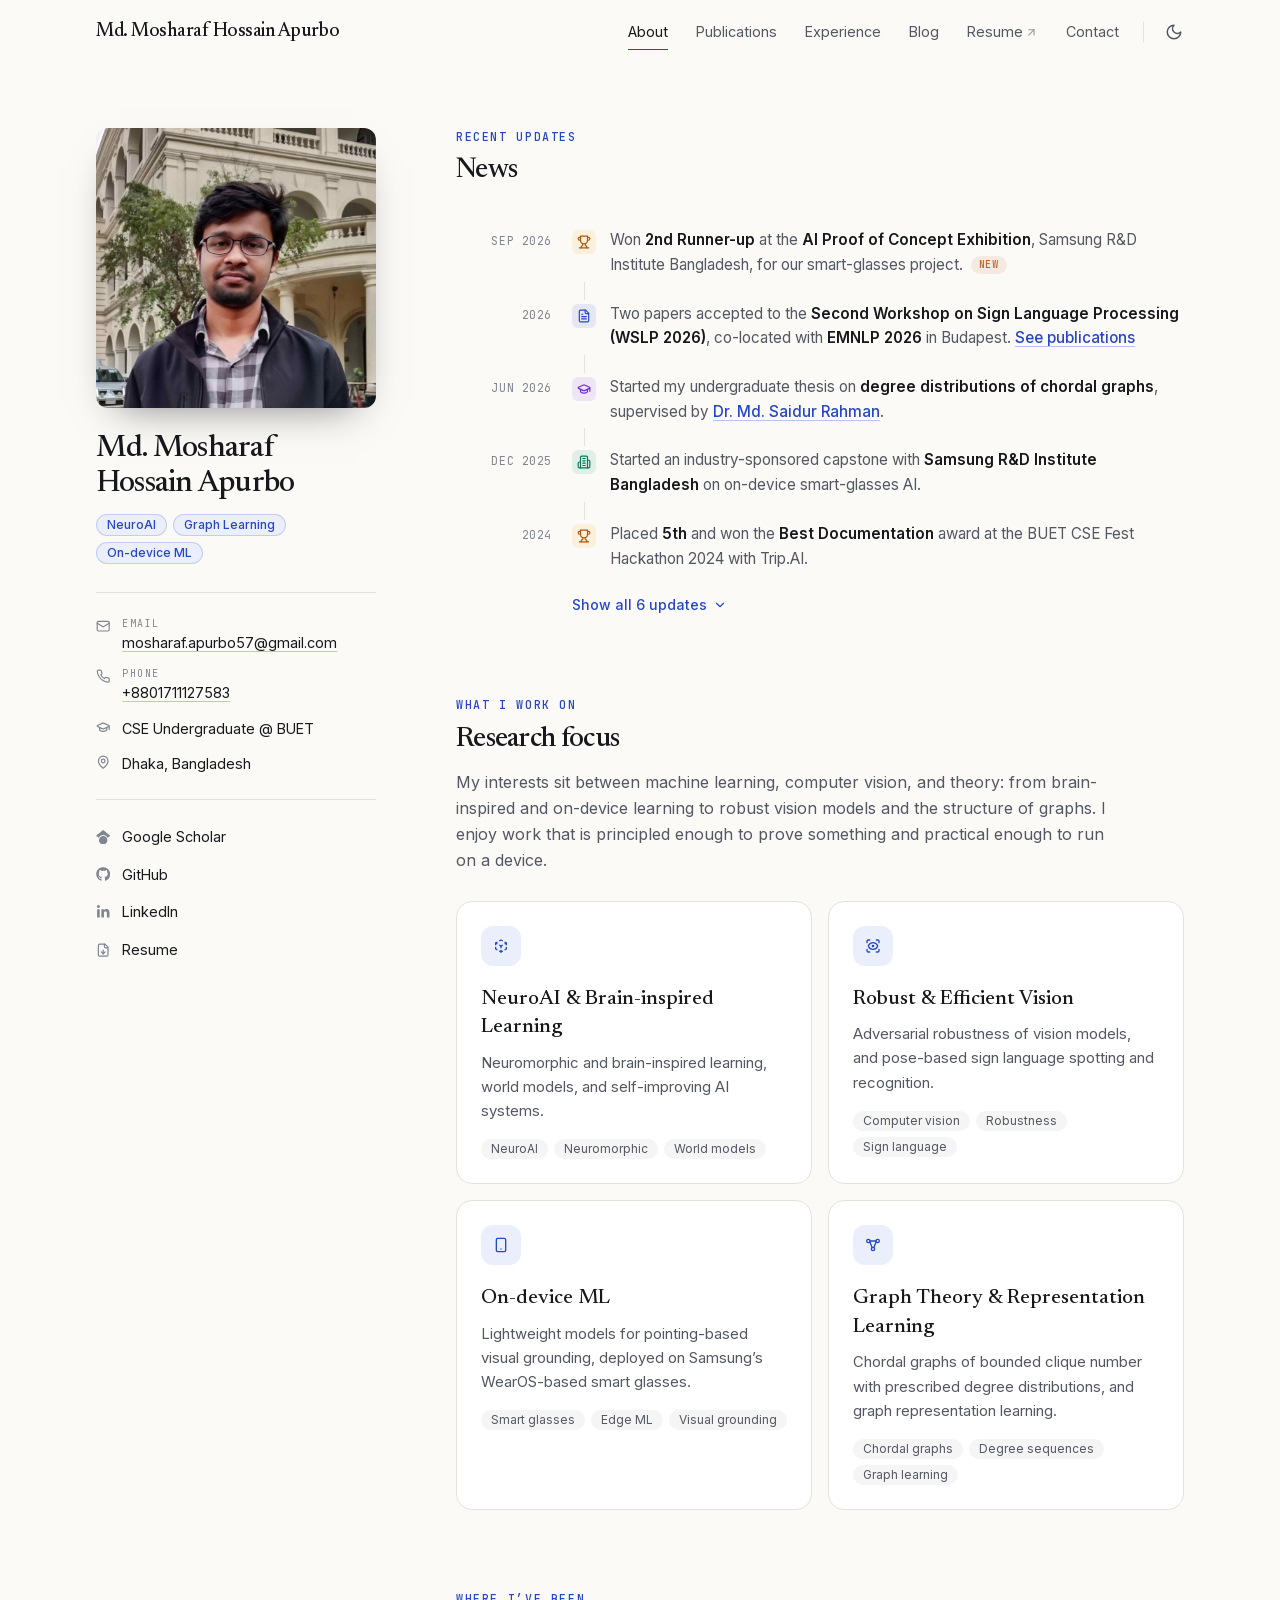
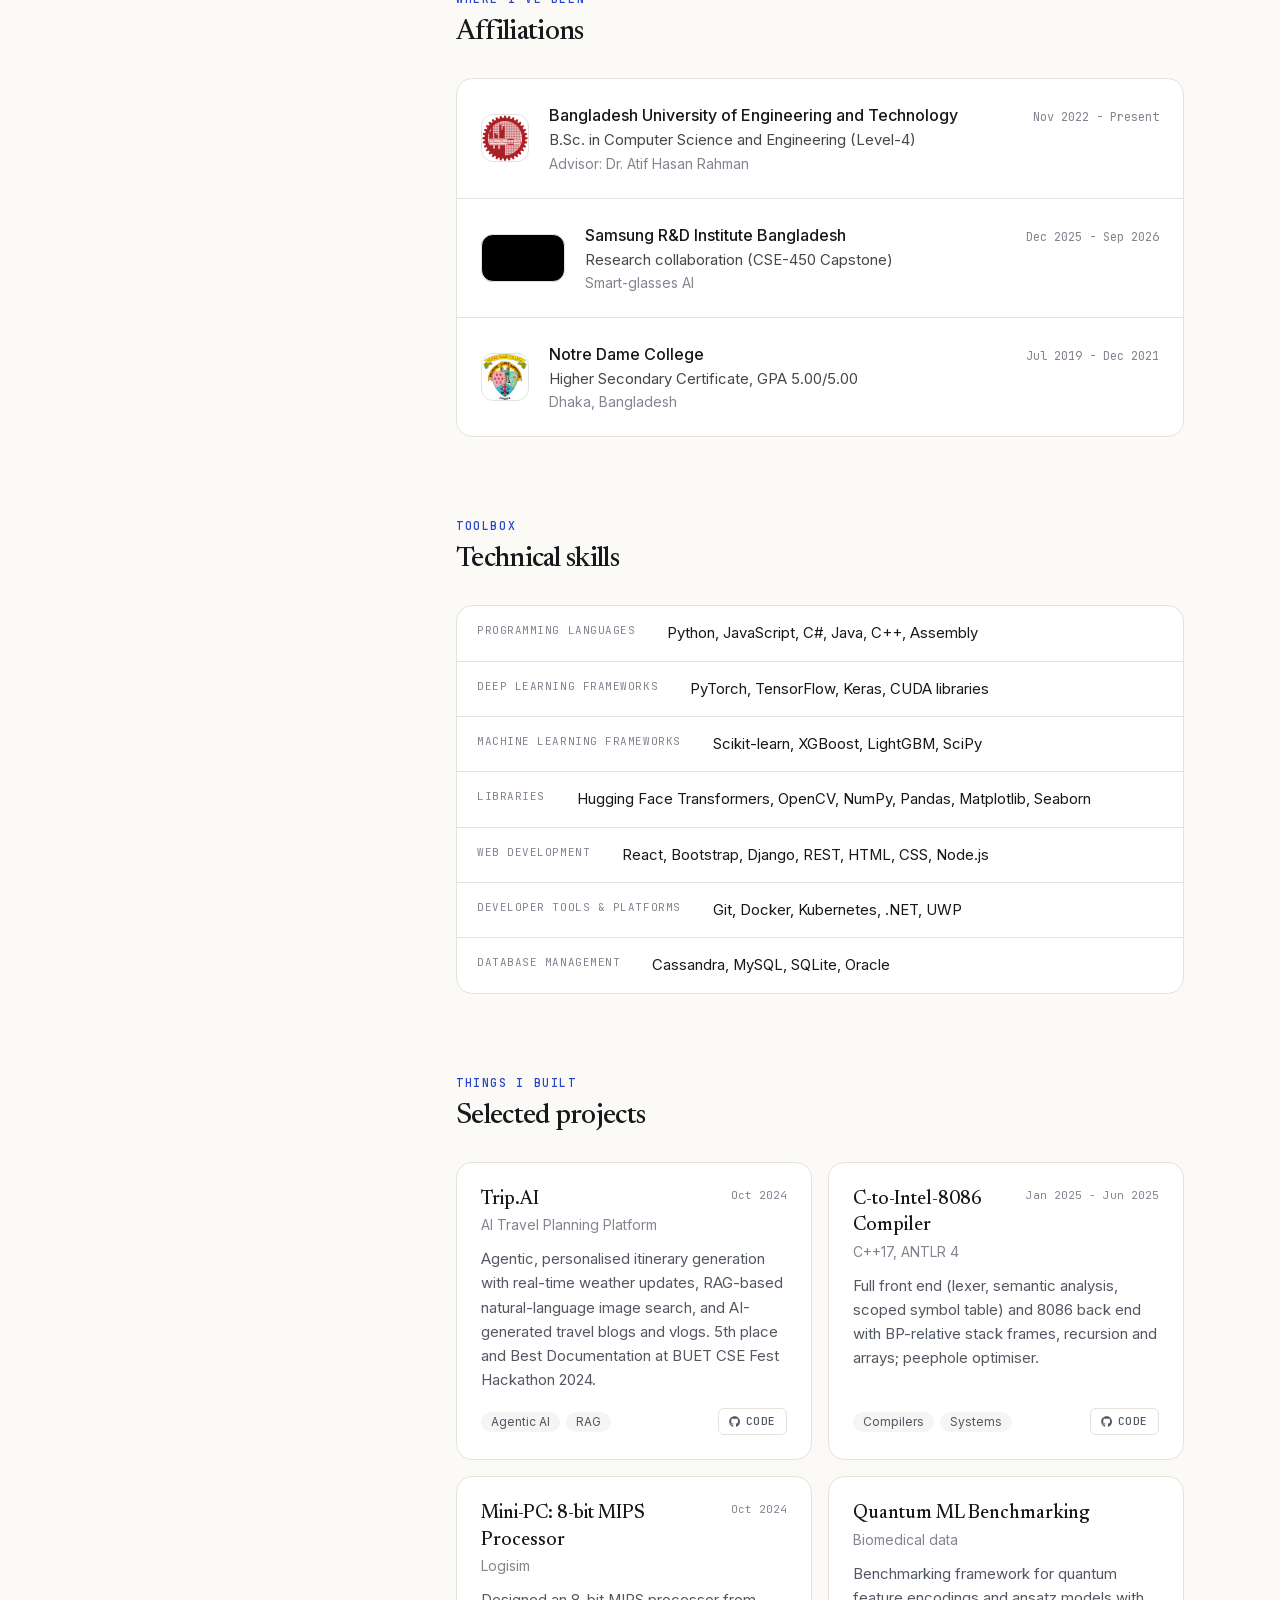
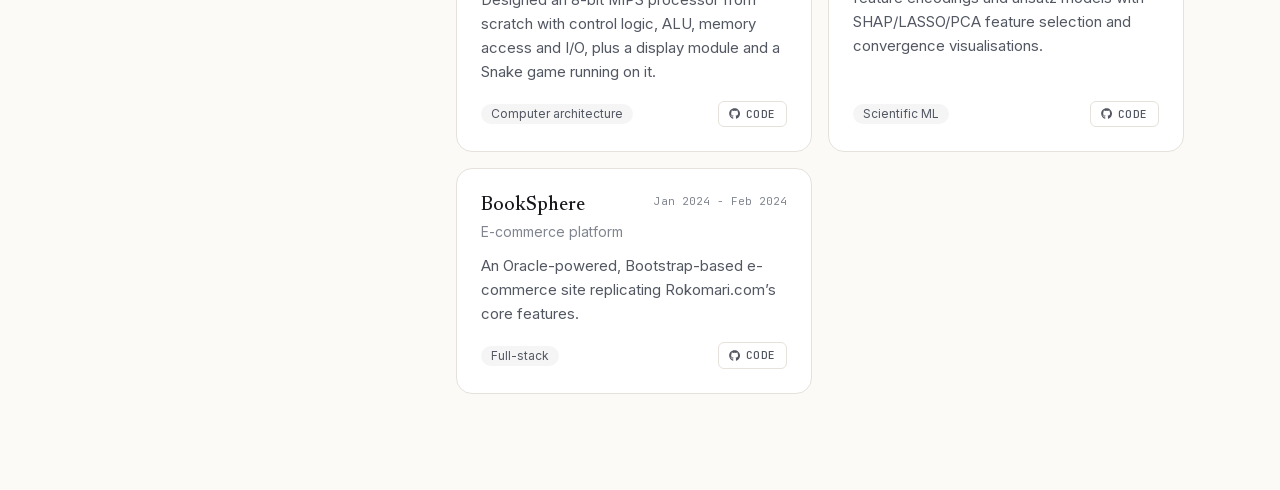
==== commit dfc940bb: "chore: tidy repo (move fonts under assets, normalize line endings, update README and license) Co-Aut" ====
--- a/about/index.html
+++ b/about/index.html
@@ -16,7 +16,7 @@
 <meta name="theme-color" media="(prefers-color-scheme: light)" content="#fbfaf7">
 <meta name="theme-color" media="(prefers-color-scheme: dark)" content="#101114">
 <link rel="icon" href="../assets/img/profile.jpg" type="image/jpeg">
-<link rel="preload" href="../fonts/84adbee2f2a7cb50.p.woff2" as="font" crossorigin type="font/woff2">
+<link rel="preload" href="../assets/fonts/84adbee2f2a7cb50.p.woff2" as="font" crossorigin type="font/woff2">
 <link rel="stylesheet" href="../assets/css/site.css">
 <script>(function(){try{var t=localStorage.getItem("theme");if(t!=="light"&&t!=="dark"){t=matchMedia("(prefers-color-scheme: dark)").matches?"dark":"light"}document.documentElement.dataset.theme=t}catch(e){}})()</script>
 </head>
